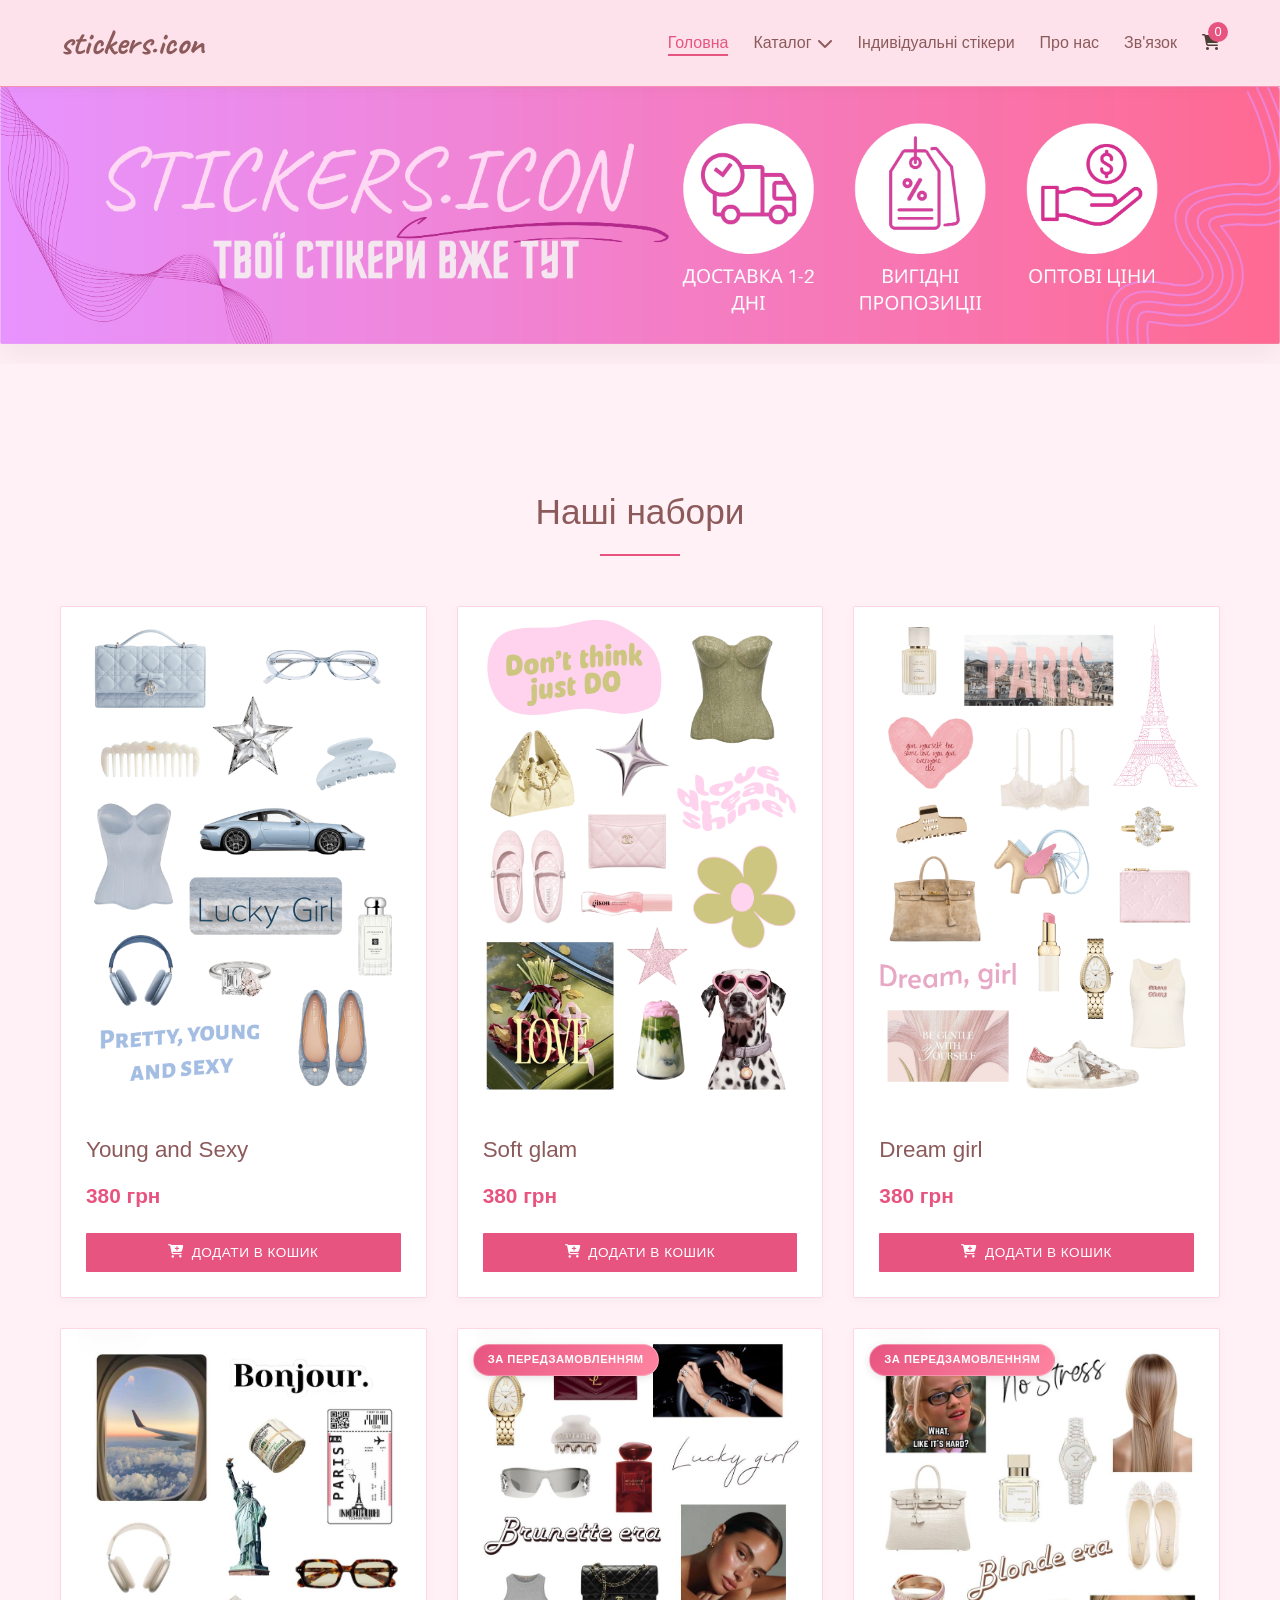
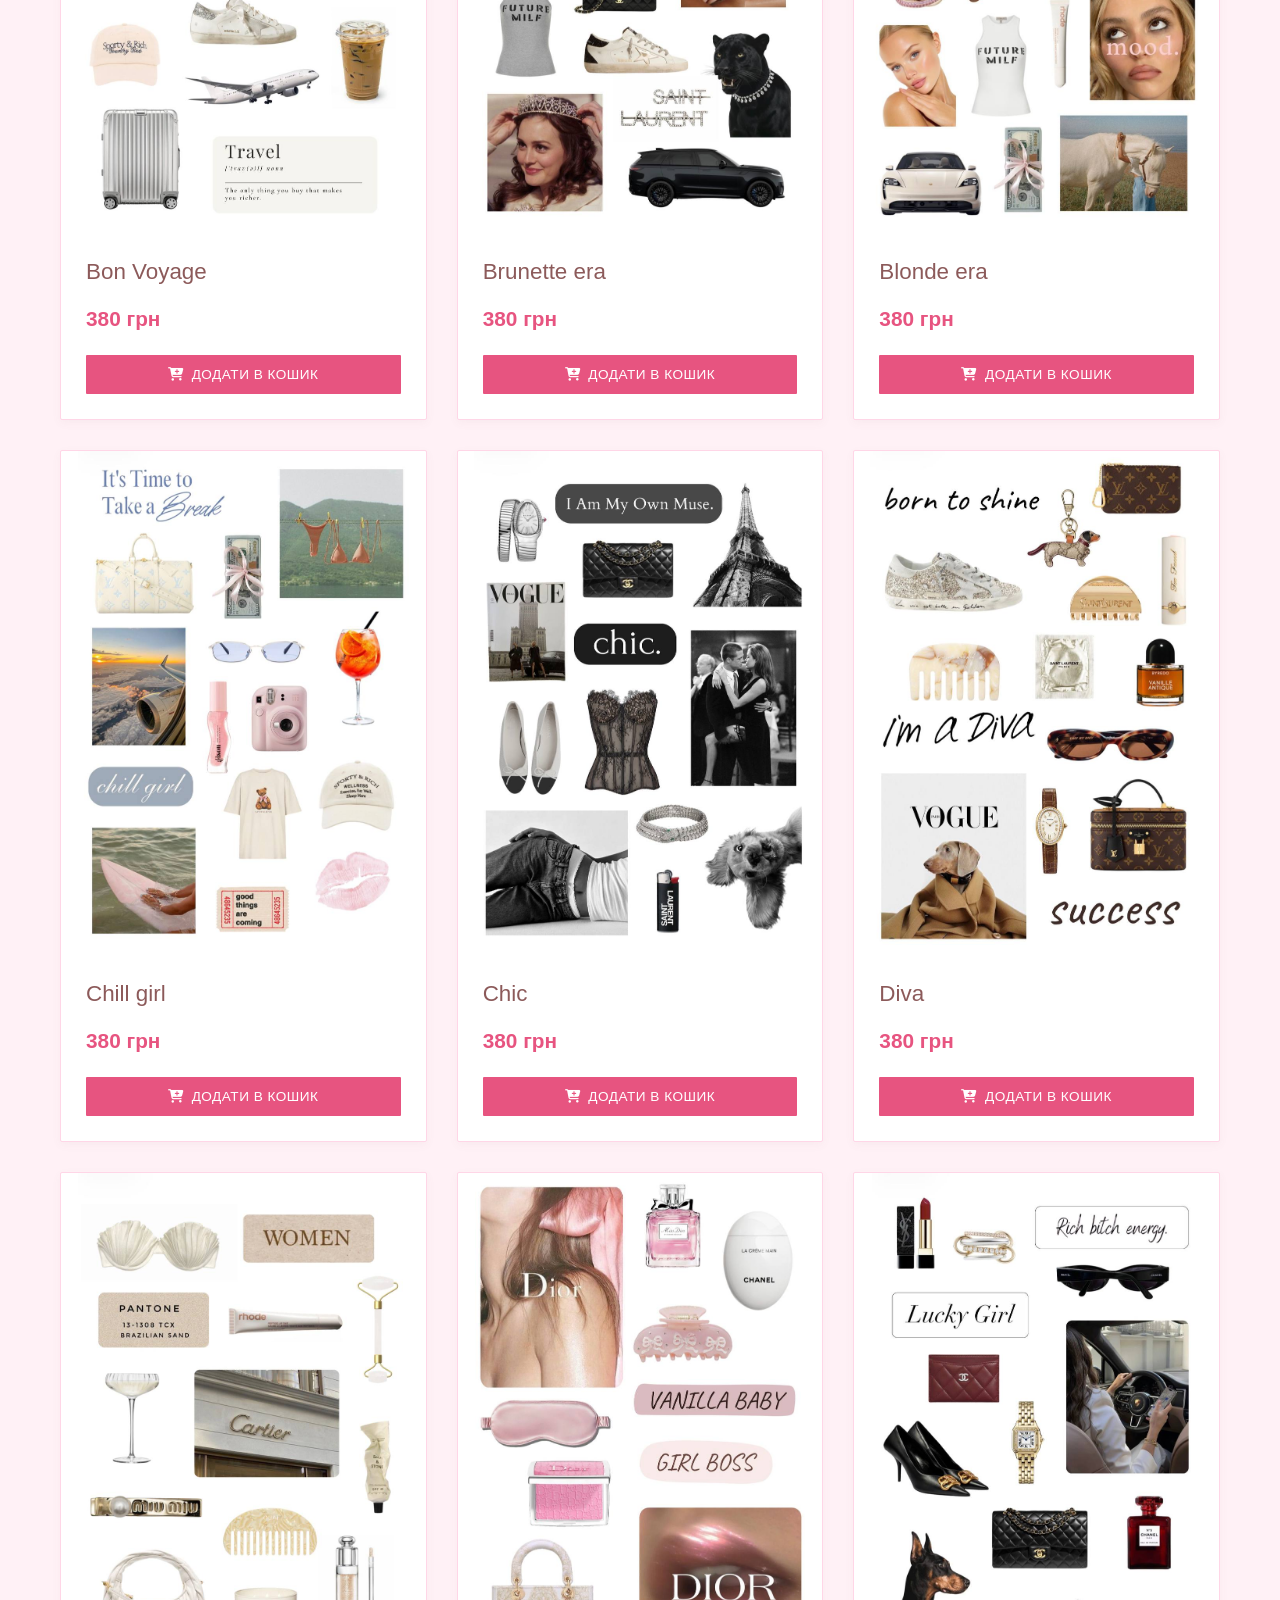
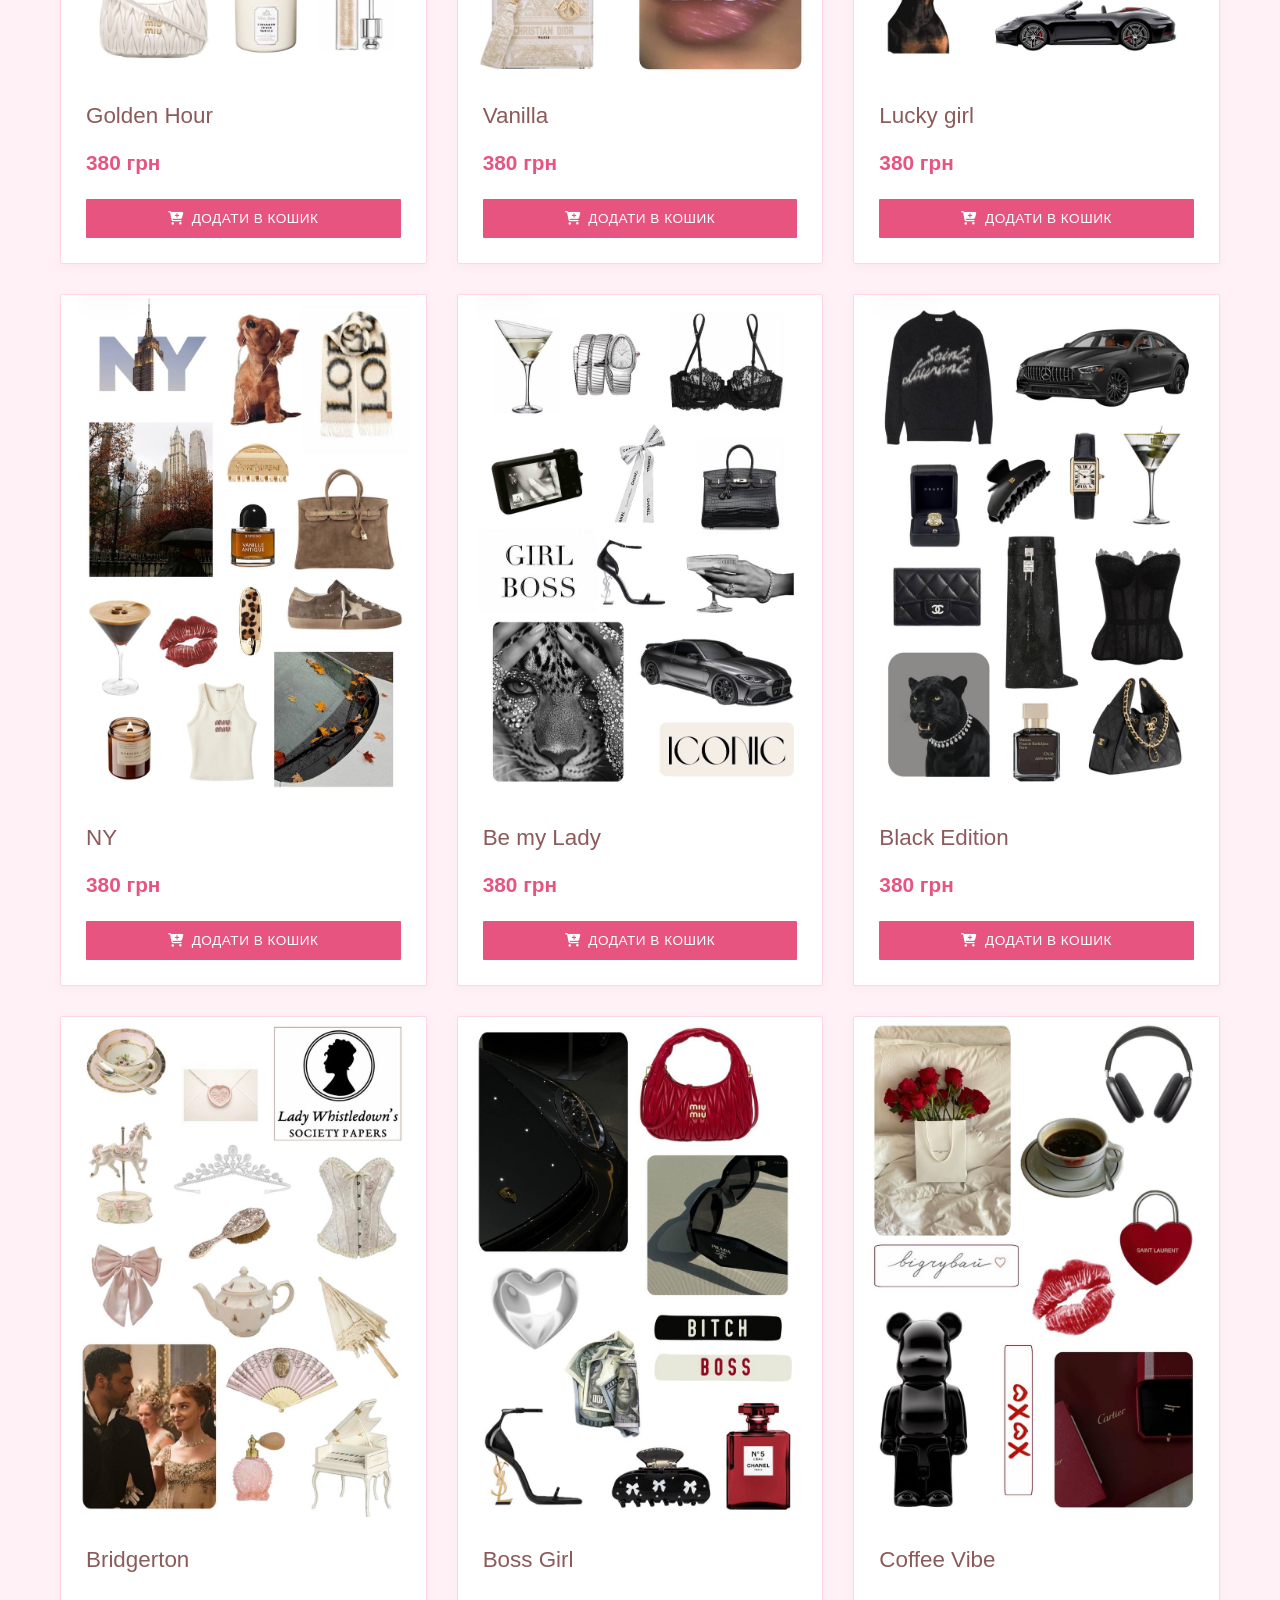
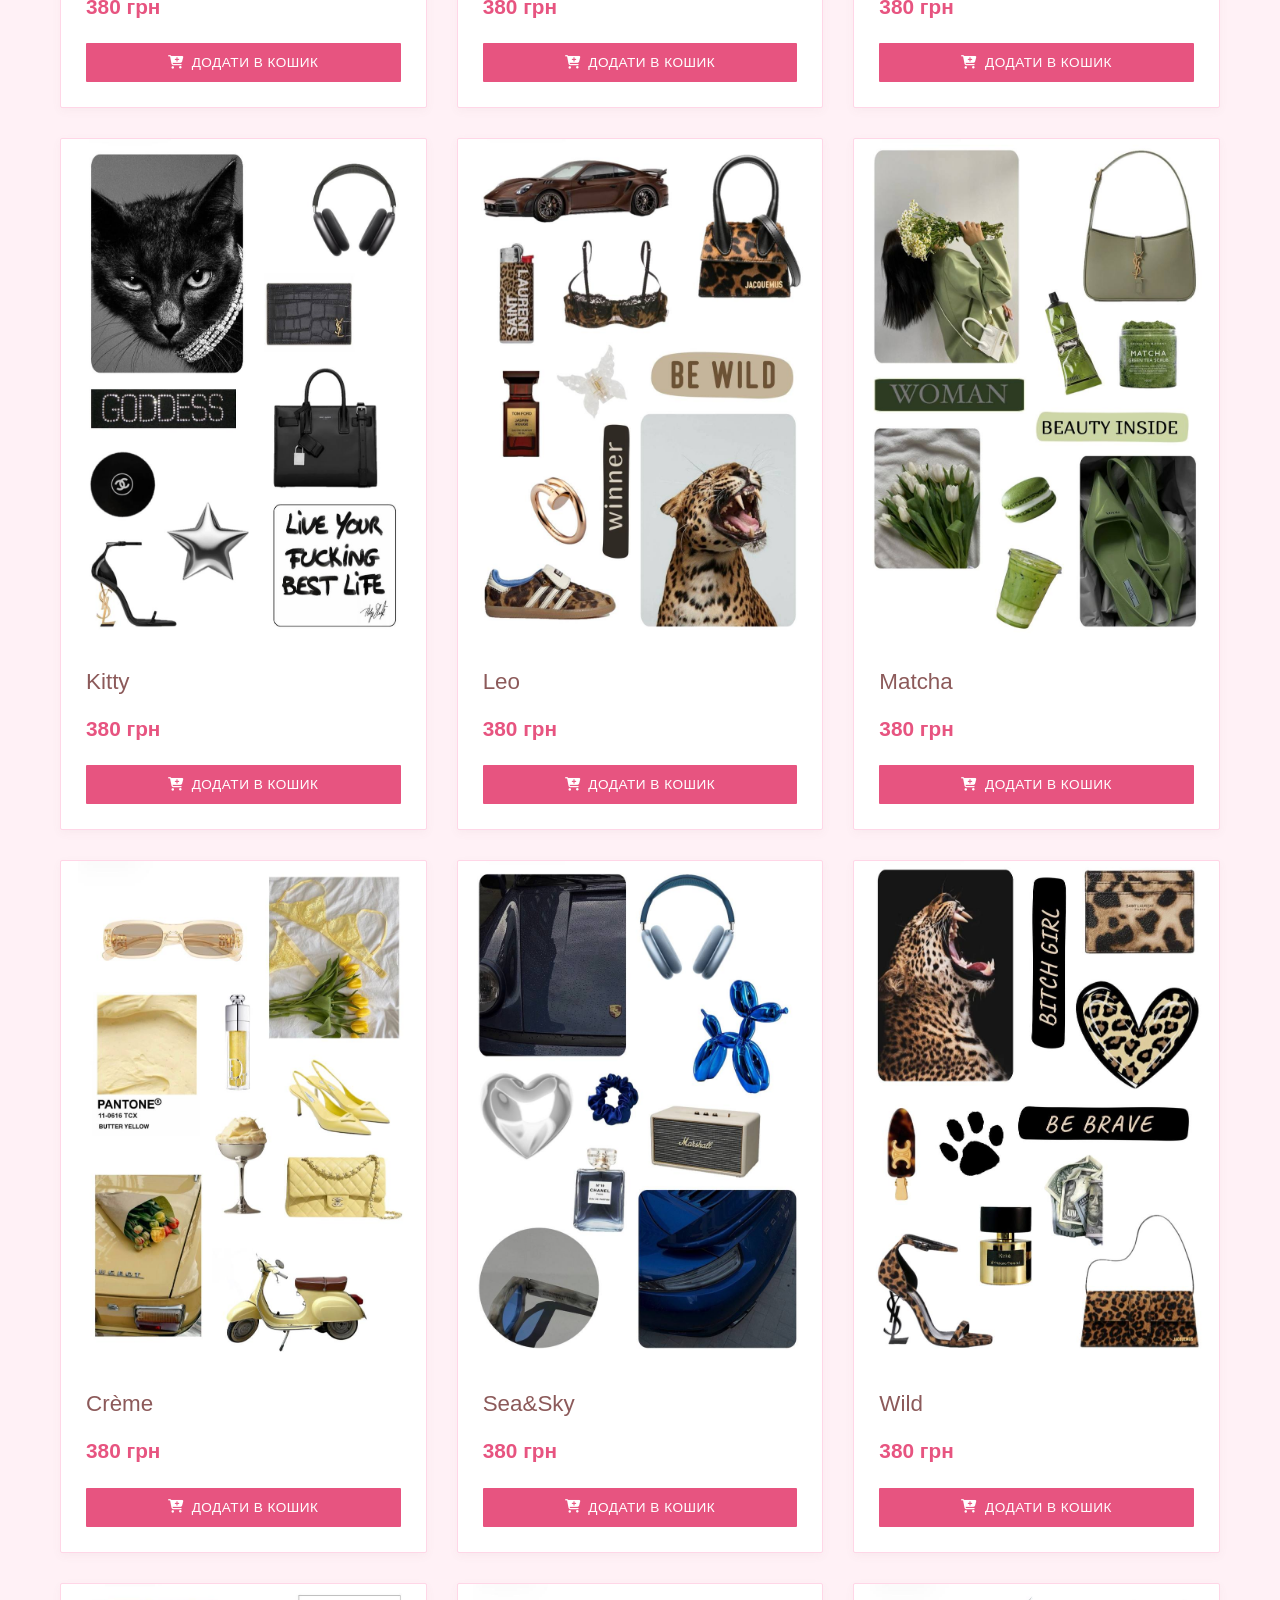
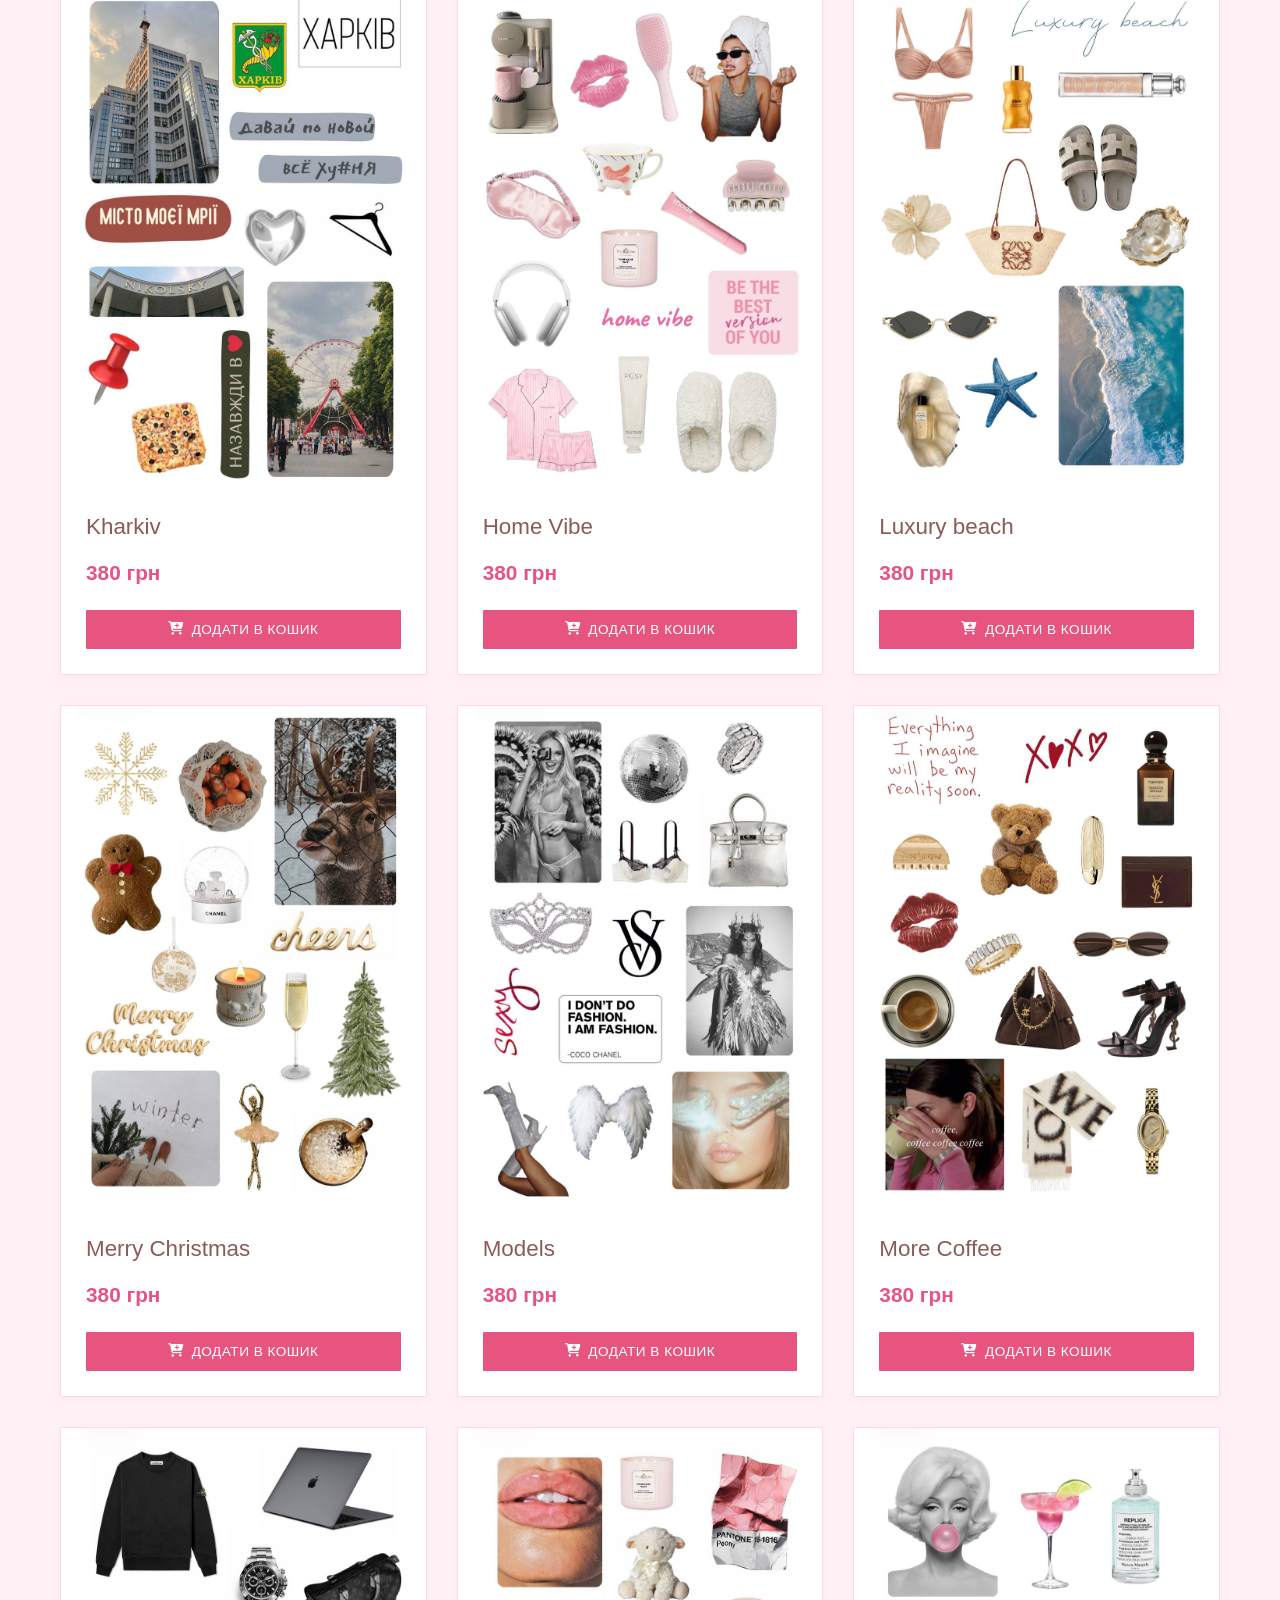
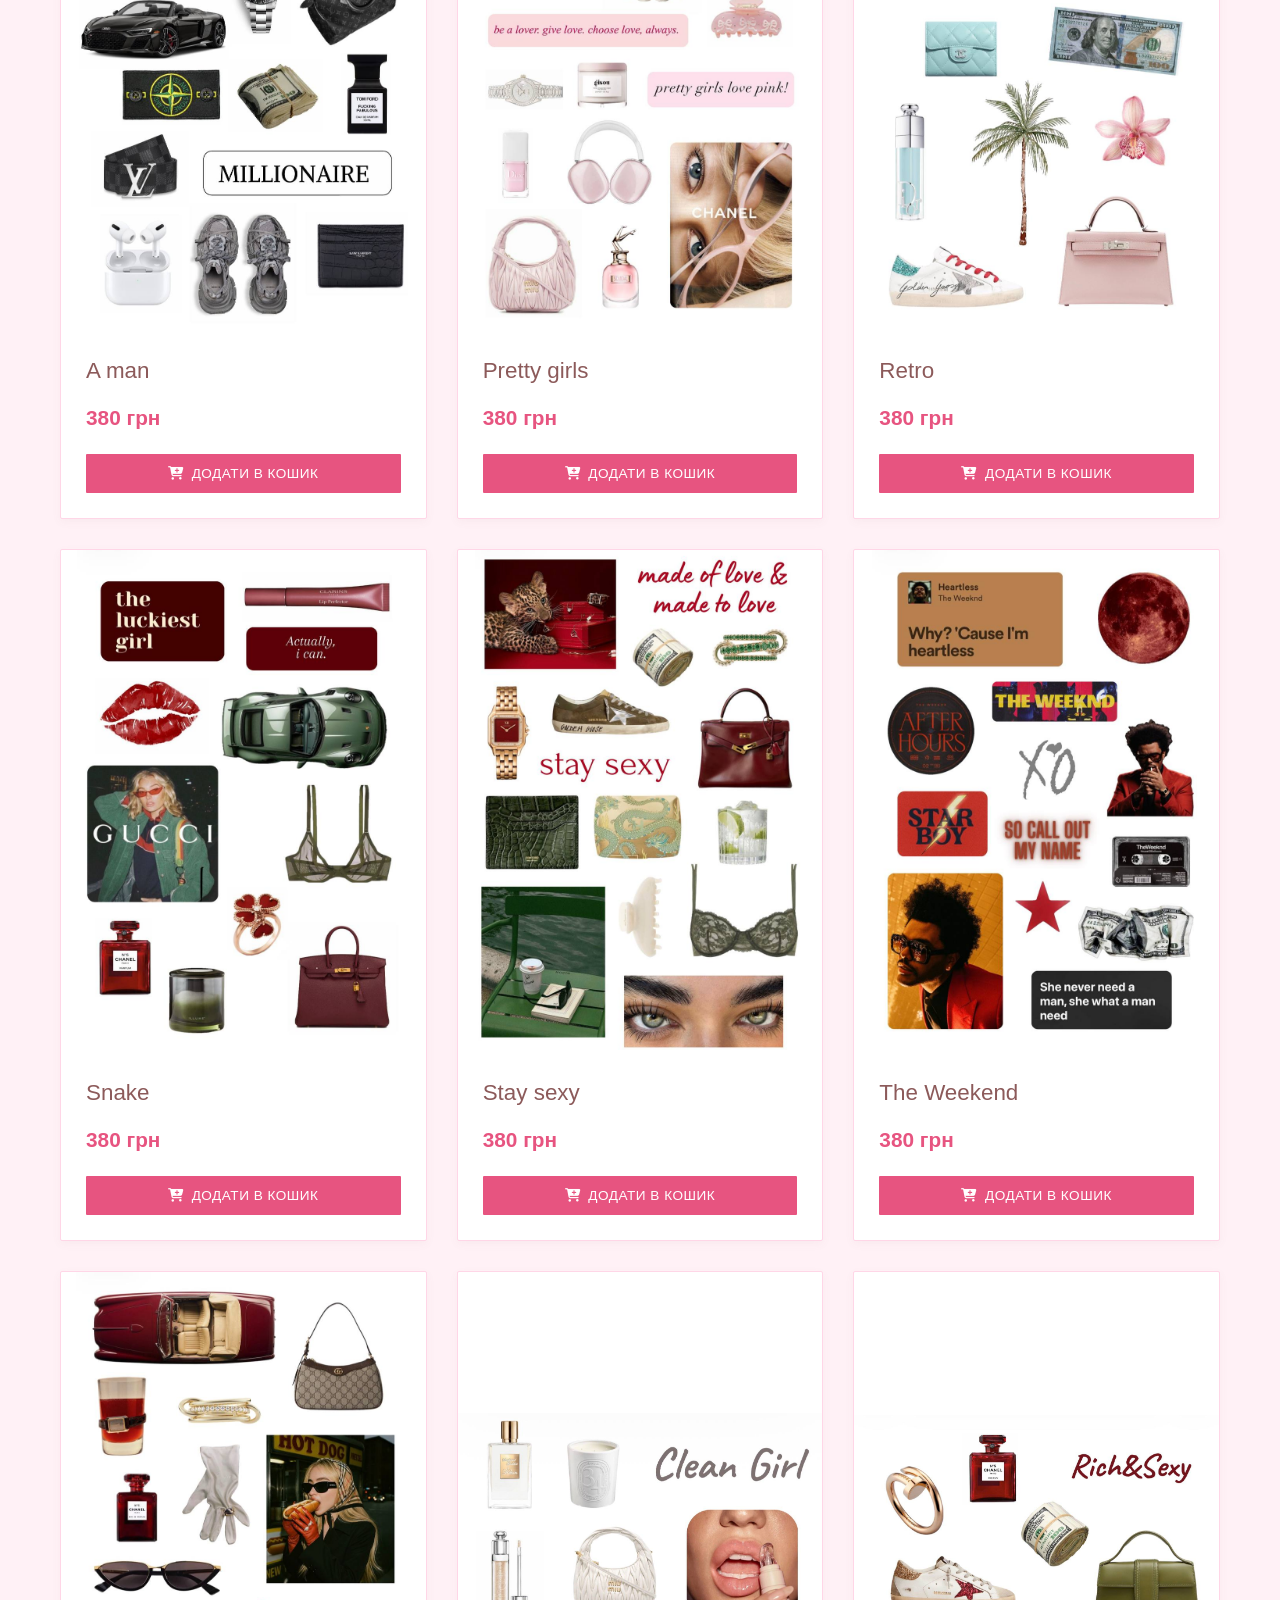
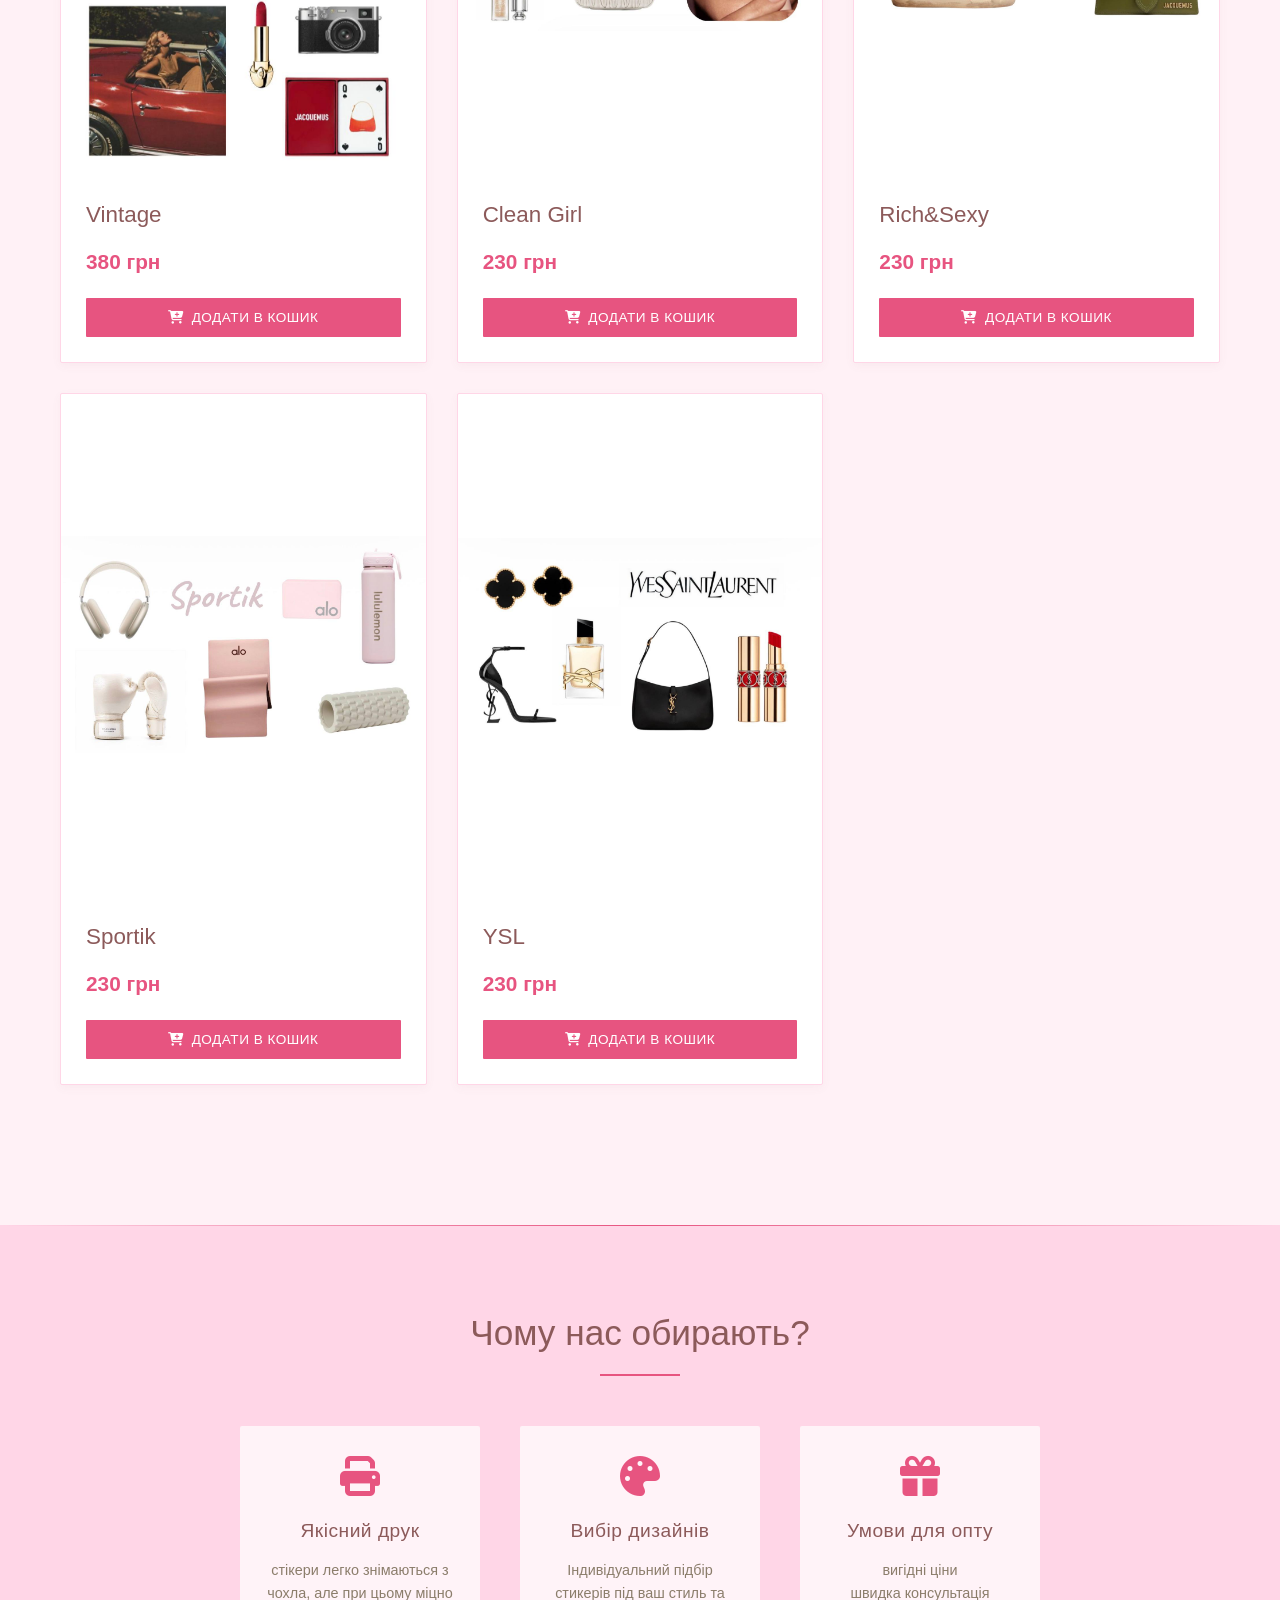
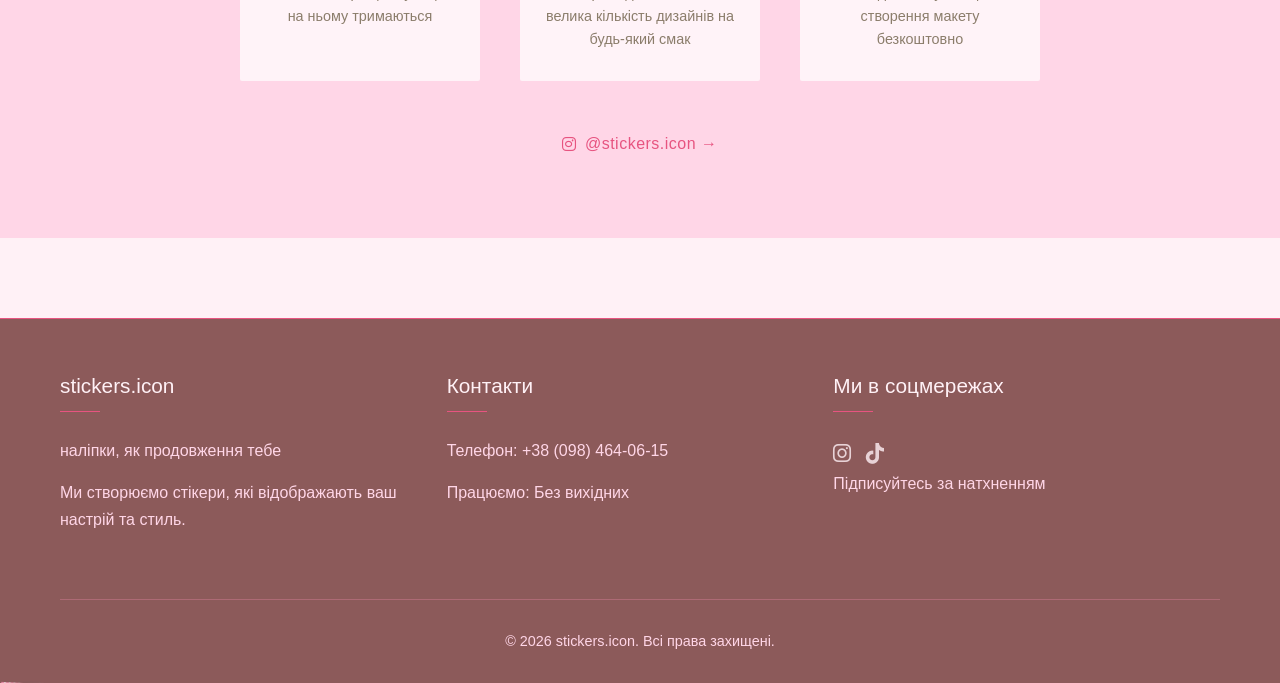
==== index.html @ a8726004 "add predzakaz" ====
<!doctype html>
<html lang="ru">
  <head>
    <meta charset="UTF-8" />
    <meta name="viewport" content="width=device-width, initial-scale=1.0" />
    <title>stickers.icon - магазин стикерів</title>
    <meta property="og:title" content="stickers.icon" />
    <meta name="description" content="Вибір дизайнів. Індивідуальний підбір стикерів під ваш стиль та велика кількість дизайнів на будь-який смак. Умови для опту. вигідні ціни.">
    <link
      rel="stylesheet"
      href="https://cdnjs.cloudflare.com/ajax/libs/font-awesome/6.4.0/css/all.min.css"
    />
    <link rel="preconnect" href="https://fonts.googleapis.com" />
    <link rel="preconnect" href="https://fonts.gstatic.com" crossorigin />
    <link
      href="https://fonts.googleapis.com/css2?family=Caveat:wght@400..700&display=swap"
      rel="stylesheet"
    />
    <link rel="icon" type="image/png" href="stickers_images/head.png">
    <link rel="stylesheet" href="styles.css">
    
  </head>
  <body>
    <!-- Loading spinner -->
    <div class="spinner" id="loadingSpinner"></div>

    <!-- Image Modal with Video Support -->
    <div class="image-modal" id="imageModal">
      <div class="image-modal-content">
        <span class="close-image-modal" id="closeImageModal">&times;</span>
        <div class="image-slider">
          <button class="slider-btn prev-btn" id="prevImage">
            <i class="fas fa-chevron-left"></i>
          </button>
          <div class="slider-media">
            <img id="modalImage" src="" alt="" class="active" />
            <video id="modalVideo" controls style="display: none;">
              Ваш браузер не поддерживает видео.
            </video>
            <img id="modalImage2" src="" alt="" style="display: none;" />
          </div>
          <button class="slider-btn next-btn" id="nextImage">
            <i class="fas fa-chevron-right"></i>
          </button>
          <div class="media-counter">
            <span id="currentMedia">1</span> / <span id="totalMedia">2</span>
            <span id="mediaType" style="margin-left: 10px; font-size: 0.8rem;"></span>
          </div>
        </div>
        <div class="image-modal-info">
          <h3 id="modalTitle"></h3>
          <p id="modalDescription"></p>
        </div>
      </div>
    </div>

    <!-- Header with Navigation -->
    <header>
      <div class="container nav-container">
        <a href="#" class="logo" id="homeLink">stickers<span>.icon</span></a>

        <div class="burger" id="burger">
          <i class="fas fa-bars"></i>
        </div>

        <ul class="nav-links" id="navLinks">
          <li><a href="#" class="active" data-section="home">Головна</a></li>
          <li class="catalog-dropdown">
            <a href="#" id="catalogLink">Каталог <i class="fas fa-chevron-down"></i></a>
            <div class="dropdown-menu" id="dropdownMenu">
              <a href="#" data-section="catalog">Всі стікери</a>
              <a href="#" data-section="discounts">Знижки</a>
              <a href="#" data-section="stickers-10x6">Стікери 10×6</a>
              <a href="#" data-section="stickers-10x15">Стікери 10×15</a>
              <a href="#" data-section="single-stickers">Одиночні стікери</a>
              <a href="#" data-section="wholesale">Опт</a>
            </div>
          </li>
          <li>
            <a href="#" data-section="custom-stickers">Індивідуальні стікери</a>
          </li>
          <li><a href="#" data-section="why-us">Про нас</a></li>
          <li><a href="#" data-section="contacts">Зв'язок</a></li>
          <li class="cart-icon" id="cartIcon">
            <i class="fas fa-shopping-cart"></i>
            <span class="cart-count" id="cartCount">0</span>
          </li>
        </ul>
      </div>
    </header>

    <!-- Main Page Content -->
    <div id="mainPageContent" class="main-page-section">
      <!-- Hero Section -->
      <section class="hero" id="home">
        <div class="hero-container">
          <div class="hero-image">
            <img src="/stickers_images/logo.jpg" alt="stickers.icon" class="hero-image-desktop">
            <img src="/stickers_images/logo-mobile.jpg" alt="stickers.icon" class="hero-image-mobile">
          </div>
          <div class="hero-content"></div>
        </div>
      </section>

      <!-- Sticker note -->
      <div class="sticker-note" style="top: 30px; right: 30px; display: none">
        <i class="fas fa-heart"></i> ручна робота
      </div>

      <!-- Catalog Section -->
      <section class="catalog" id="catalog">
        <div class="container">
          <h2 class="section-title">Наші набори</h2>

          <div class="products-grid" id="productsGrid">
            <!-- Products will be generated by JavaScript -->
          </div>
        </div>
      </section>

      <!-- Why Us Section -->
      <section class="why-us" id="why-us">
        <div class="container">
          <div class="why-us-content">
            <h2>Чому нас обирають?</h2>
            <p></p>

            <div class="features">
              <div class="feature">
                <i class="fas fa-print"></i>
                <h3>Якісний друк</h3>
                <p>
                  стікери легко знімаються з чохла, але при цьому міцно на ньому
                  тримаються
                </p>
              </div>
              <div class="feature">
                <i class="fas fa-palette"></i>
                <h3>Вибір дизайнів</h3>
                <p>
                  Індивідуальний підбір стикерів під ваш стиль та велика
                  кількість дизайнів на будь-який смак
                </p>
              </div>
              <div class="feature">
                <i class="fas fa-gift"></i>
                <h3>Умови для опту</h3>
                <p>вигідні ціни</p>
                <p>швидка консультація</p>
                <p>створення макету безкоштовно</p>
              </div>
            </div>

            <!-- Instagram link -->
            <div style="margin-top: 50px; text-align: center">
              <a
                href="https://www.instagram.com/stickers.icon/"
                style="
                  color: var(--pink-brown);
                  text-decoration: none;
                  font-weight: 500;
                  letter-spacing: 0.5px;
                  display: inline-flex;
                  align-items: center;
                  gap: 8px;
                "
              >
                <i class="fab fa-instagram"></i> @stickers.icon →
              </a>
            </div>
          </div>
        </div>
      </section>

      <!-- Footer -->
      <footer id="contacts">
        <div class="container">
          <div class="footer-content">
            <div class="footer-section">
              <h3>stickers.icon</h3>
              <p>наліпки, як продовження тебе</p>
              <p>
                Ми створюємо стікери, які відображають ваш настрій та стиль.
              </p>
            </div>

            <div class="footer-section">
              <h3>Контакти</h3>
              <p> Телефон: 
  <a href="tel:+380984640615">+38 (098) 464-06-15</a>
</p>
              <p>Працюємо: Без вихідних</p>
            </div>

            <div class="footer-section">
              <h3>Ми в соцмережах</h3>
              <div class="social-icons">
                <a href="https://www.instagram.com/stickers.icon/"><i class="fab fa-instagram"></i></a>
                <a href="https://www.tiktok.com/@stickers.icon?is_from_webapp=1&sender_device=pc"><i class="fab fa-tiktok"></i></a>
            </div>
              <p>Підписуйтесь за натхненням</p>
            </div>
          </div>

          <div class="copyright">
            &copy; 2026 stickers.icon. Всі права захищені.
          </div>
        </div>
      </footer>
    </div>

    <!-- Discounts Page -->
    <div id="discountsPage" class="individual-page">
      <section class="discounts-section">
        <div class="container">
          <a href="#" class="back-to-home" data-section="home">
            <i class="fas fa-arrow-left"></i> На головну
          </a>
          <h2 class="section-title">Знижки</h2>
          <p
            style="
              text-align: center;
              margin-bottom: 40px;
              color: var(--text-light);
            "
          >
            Спеціальні пропозиції та товари зі знижкою
          </p>

          <div class="products-grid" id="discountsGrid">
            <!-- Discount products will be generated by JavaScript -->
          </div>
        </div>
      </section>
    </div>

    <!-- Stickers 10x6 Page -->
    <div id="stickers10x6Page" class="individual-page">
      <section class="stickers10x6-section">
        <div class="container">
          <a href="#" class="back-to-home" data-section="home">
            <i class="fas fa-arrow-left"></i> На головну
          </a>
          <h2 class="section-title">Стікери 10×6</h2>
          <p
            style="
              text-align: center;
              margin-bottom: 40px;
              color: var(--text-light);
            "
          >
            Компактні стікери розміром 10×6 см
          </p>

          <div class="products-grid" id="stickers10x6Grid">
            <!-- 10x6 products will be generated by JavaScript -->
          </div>
        </div>
      </section>
    </div>

    <!-- Stickers 10x15 Page -->
    <div id="stickers10x15Page" class="individual-page">
      <section class="stickers10x15-section">
        <div class="container">
          <a href="#" class="back-to-home" data-section="home">
            <i class="fas fa-arrow-left"></i> На головну
          </a>
          <h2 class="section-title">Стікери 10×15</h2>
          <p
            style="
              text-align: center;
              margin-bottom: 40px;
              color: var(--text-light);
            "
          >
            Великі стікери розміром 10×15 см
          </p>

          <div class="products-grid" id="stickers10x15Grid">
            <!-- 10x15 products will be generated by JavaScript -->
          </div>
        </div>
      </section>
    </div>

    <!-- Single Stickers Page -->
    <div id="singleStickersPage" class="individual-page">
      <section class="single-stickers-section">
        <div class="container">
          <a href="#" class="back-to-home" data-section="home">
            <i class="fas fa-arrow-left"></i> На головну
          </a>
          <h2 class="section-title">Одиночні стікери</h2>
          <p
            style="
              text-align: center;
              margin-bottom: 40px;
              color: var(--text-light);
            "
          >
            Яскраві одиночні стікери розміром 5×5 см
          </p>

          <div class="products-grid" id="singleStickersGrid">
            <!-- Single sticker products will be generated by JavaScript -->
          </div>
        </div>
      </section>
    </div>

    <!-- Wholesale Page -->
    <div id="wholesalePage" class="individual-page">
      <section class="wholesale-section">
        <div class="container">
          <a href="#" class="back-to-home" data-section="home">
            <i class="fas fa-arrow-left"></i> На головну
          </a>
          <h2 class="section-title">Оптові замовлення</h2>
          <p
            style="
              text-align: center;
              margin-bottom: 40px;
              color: var(--text-light);
              max-width: 800px;
              margin-left: auto;
              margin-right: auto;
            "
          >
            Співпраця з бізнесами та оптовими покупцями. Великі об'єми, індивідуальні умови, вигідні ціни.
          </p>

          <div class="wholesale-gallery">
            <div class="wholesale-photo">
              <img src="/stickers_images/opt/5463401144903208289.jpg" alt="Опт 1" 
                   onerror="this.src='data:image/svg+xml,%3Csvg xmlns=\"http://www.w3.org/2000/svg\" width=\"720\" height=\"1280\" viewBox=\"0 0 720 1280\"%3E%3Crect width=\"720\" height=\"1280\" fill=\"%23FFD6E7\"/%3E%3Ctext x=\"360\" y=\"640\" font-family=\"Arial\" font-size=\"32\" fill=\"%238C5A5A\" text-anchor=\"middle\" dy=\".3em\"%3EОптове замовлення 1%3C/text%3E%3Ctext x=\"360\" y=\"700\" font-family=\"Arial\" font-size=\"24\" fill=\"%238C5A5A\" text-anchor=\"middle\"%3E720×1280 px%3C/text%3E%3C/svg%3E';">
              
            </div>
            
            <div class="wholesale-photo">
              <img src="/stickers_images/opt/5463401144903208290.jpg" alt="Опт 2" 
                   onerror="this.src='data:image/svg+xml,%3Csvg xmlns=\"http://www.w3.org/2000/svg\" width=\"720\" height=\"1280\" viewBox=\"0 0 720 1280\"%3E%3Crect width=\"720\" height=\"1280\" fill=\"%23FFF1F6\"/%3E%3Ctext x=\"360\" y=\"640\" font-family=\"Arial\" font-size=\"32\" fill=\"%238C5A5A\" text-anchor=\"middle\" dy=\".3em\"%3EОптове замовлення 2%3C/text%3E%3Ctext x=\"360\" y=\"700\" font-family=\"Arial\" font-size=\"24\" fill=\"%238C5A5A\" text-anchor=\"middle\"%3E720×1280 px%3C/text%3E%3C/svg%3E';">
              
            </div>
            
            <div class="wholesale-photo">
              <img src="/stickers_images/opt/5463401144903208291.jpg" alt="Опт 3" 
                   onerror="this.src='data:image/svg+xml,%3Csvg xmlns=\"http://www.w3.org/2000/svg\" width=\"720\" height=\"1280\" viewBox=\"0 0 720 1280\"%3E%3Crect width='720' height='1280' fill='%23F78FB3'/%3E%3Ctext x='360' y='640' font-family='Arial' font-size='32' fill='white' text-anchor='middle' dy='.3em'%3EОптове замовлення 3%3C/text%3E%3Ctext x='360' y='700' font-family='Arial' font-size='24' fill='white' text-anchor='middle'%3E720×1280 px%3C/text%3E%3C/svg%3E';">
            </div>
          </div>

          <div class="wholesale-info">
            <div class="info-card">
              <i class="fas fa-percentage"></i>
              <h3>Вигідні ціни</h3>
              <p>Чим більше об'єм – тим вигідніша ціна на одиницю продукції</p>
            </div>
            
            
            <div class="info-card">
              <i class="fas fa-clock"></i>
              <h3>Швидке виготовлення</h3>
              <p>Оптимізовані терміни для великих об'ємів</p>
            </div>
            
            <div class="info-card">
              <i class="fas fa-user-cog"></i>
              <h3>Персональний менеджер</h3>
              <p>Індивідуальний підхід до кожного клієнта</p>
            </div>
          </div>

          <div class="wholesale-contact">
            <h3>Зв'яжіться з нами для оптового замовлення</h3>
            <p>Надішліть запит на оптове замовлення або зателефонуйте нам</p>
            
            <div class="contact-buttons">
              <a href="https://t.me/stickers_icon" class="btn">
                <i class="fab fa-telegram"></i> Написати в Telegram
              </a>
              <a href="tel:+380984640615" class="btn btn-secondary">
                <i class="fas fa-phone"></i> Зателефонувати
              </a>
            </div>
            
            <div class="contact-details">
              <p>
  <i class="fas fa-phone"></i> 
  <a href="tel:+380984640615">+38 (098) 464-06-15</a>
</p>
            </div>
          </div>
        </div>
      </section>
    </div>

    <!-- Custom Stickers Page -->
    <div id="customStickersPage" class="individual-page">
      <section class="custom-stickers-section">
        <div class="container">
          <a
            href="#"
            class="back-to-home"
            data-section="home"
            style="position: absolute; top: 100px; left: 20px"
          >
            <i class="fas fa-arrow-left"></i> На головну
          </a>
          <div class="custom-stickers-content">
            <h2>Індивідуальні стікери</h2>
            <p>
              Хочете створити унікальні стікери, які повністю відображають ваш
              стиль та настрій? Ми пропонуємо послугу індивідуального дизайну!
            </p>
            <p>
              1. Вартість 590 грн за лист 10*15 см (вміщує до 6 фото/до 15
              окремих елементів)
            </p>
            <p>
              2. Cтворення макету за вашими фото входить в вартість замовлення
            </p>
            <p>
              3. По термінах виготовлення 10- 15 робочих днів (понеділок-
              п'ятниця)
            </p>
            <p>
              4. Дрібні тексти, темні картинки, фото поганої якості не радимо
              додавати в макет та не можемо нести відповідальність за кінцевий
              результат
            </p>
            <a href="https://t.me/lliina_s" class="btn" data-section="contacts">
              <i class="fas fa-envelope"></i> Зв'язатися з нами
            </a>
          </div>
        </div>
      </section>
    </div>

    <!-- Cart Modal -->
    <div class="modal" id="cartModal">
      <div class="modal-content">
        <span class="close-modal" id="closeModal">&times;</span>

        <h2>Кошик</h2>

        <div class="cart-items" id="cartItems">
          <!-- Cart items will be generated by JavaScript -->
        </div>

        <div class="cart-total">
          Разом: <span id="cartTotalPrice">0</span> грн
        </div>

        <!-- Checkout Form -->
        <div class="checkout-form">
          <h3>Оформлення замовлення</h3>
          <form id="checkoutForm">
            <div class="form-row">
              <div class="form-group">
                <label for="fullName">ПІБ *</label>
                <input type="text" id="fullName" required />
              </div>
              <div class="form-group">
                <label for="phone">Номер телефона *</label>
                <input type="tel" id="phone" required />
              </div>
            </div>

            <div class="form-row">
              <div class="form-group">
                <label for="city">Місто *</label>
                <input type="text" id="city" required />
              </div>
              <div class="form-group">
                <label for="novaPoshta">Відділення Нової Пошти *</label>
                <input type="text" id="novaPoshta" required />
              </div>
            </div>

            <!-- Telegram notification -->
            <div class="telegram-notification">
              <i class="fab fa-telegram"></i>
              <p>
                Після оформлення замовлення наш менеджер зв'яжеться з вами для
                підтвердження
              </p>
            </div>

            <button
              type="submit"
              class="btn btn-secondary"
              style="width: 100%; margin-top: 10px"
            >
              <i class="fas fa-paper-plane"></i> Оформити замовлення
            </button>
          </form>
        </div>
      </div>
    </div>

    <script>
      // Telegram Bot Configuration
      const TELEGRAM_BOT_TOKEN = "8361096841:AAHaQrpfug11rfPVMfiP_eeyOHJtqKkrlkU";
      const TELEGRAM_CHAT_IDS = ["505754972", "7583400730"];

      // Product data
      const products = [
        {
          id: 1,
          name: "Young and Sexy",
          description: "10-15 стикерів • premium print",
          price: 380,
          count: "10-15 стикерів",
          finish: "Wild",
          print: "premium print",
          image: "stickers_images/catalog/youngandsexy.png",
          image2: "",
        },
        {
          id: 2,
          name: "Soft glam",
          description: "10-15 стикерів • premium print",
          price: 380,
          count: "10-15 стикерів",
          finish: "Wild",
          print: "premium print",
          image: "stickers_images/catalog/softglam.png",
          image2: "",
        },
        {
          id: 3,
          name: "Dream girl",
          description: "10-15 стикерів • premium print",
          price: 380,
          count: "10-15 стикерів",
          finish: "Wild",
          print: "premium print",
          image: "stickers_images/catalog/dreamgirl.png",
          image2: "",
        },
        {
          id: 4,
          name: "Bon Voyage",
          description: "10-15 стикерів • premium print",
          price: 380,
          count: "10-15 стикерів",
          finish: "Wild",
          print: "premium print",
          image: "stickers_images/catalog/bon voyage.jpg",
          image2: "",
        },
        {
          id: 5,
          name: "Brunette era",
          description: "10-15 стикерів • premium print",
          price: 380,
          count: "10-15 стикерів",
          finish: "Wild",
          print: "premium print",
          image: "stickers_images/catalog/brunette era.jpg",
          image2: "",
        },
        {
          id: 6,
          name: "Blonde era",
          description: "10-15 стикерів • premium print",
          price: 380,
          count: "10-15 стикерів",
          finish: "Wild",
          print: "premium print",
          image: "stickers_images/catalog/blonde era.jpg",
          image2: "",
        },
        {
          id: 7,
          name: "Chill girl",
          description: "8-12 стікерів • розмір 10×6",
          price: 380,
          count: "8-12 стікерів",
          finish: "floral",
          print: "premium print",
          image: "stickers_images/catalog/chill girl.jpg",
          image2: "",
        },
        {
          id: 8,
          name: "Chic",
          description: "10-15 стикерів • premium print",
          price: 380,
          count: "10-15 стикерів",
          finish: "Wild",
          print: "premium print",
          image: "stickers_images/catalog/chic.jpg",
          image2: "",
        },
        {
          id: 9,
          name: "Diva",
          description: "10-15 стикерів • premium print",
          price: 380,
          count: "10-15 стикерів",
          finish: "Wild",
          print: "premium print",
          image: "stickers_images/catalog/diva.jpg",
          image2: "",
        },
        {
          id: 10,
          name: "Golden Hour",
          description: "10-15 стикерів • premium print",
          price: 380,
          count: "10-15 стикерів",
          finish: "Wild",
          print: "premium print",
          image: "stickers_images/catalog/golden hour.jpg",
          image2: "",
        },
        {
          id: 11,
          name: "Vanilla",
          description: "10-15 стикерів • premium print",
          price: 380,
          count: "10-15 стикерів",
          finish: "Vanilla",
          print: "premium print",
          image: "stickers_images/catalog/vanilla.jpg",
          image2: "",
        },
        {
          id: 12,
          name: "Lucky girl",
          description: "10-15 стикерів • premium print",
          price: 380,
          count: "10-15 стикерів",
          finish: "Wild",
          print: "premium print",
          image: "stickers_images/catalog/lucky girl.jpg",
          image2: "",
        },
        {
          id: 13,
          name: "NY",
          description: "10-15 стикерів • premium print",
          price: 380,
          count: "10-15 стикерів",
          finish: "Wild",
          print: "premium print",
          image: "stickers_images/catalog/NY.jpg",
          image2: "",
        },
        {
          id: 14,
          name: "Be my Lady",
          description: "10-15 стикерів • premium print",
          price: 380,
          count: "10-15 стикерів",
          finish: "Wild",
          print: "premium print",
          image: "stickers_images/catalog/be my lady.jpg",
          image2: "",
        },
        {
          id: 15,
          name: "Black Edition",
          description: "10-15 стикерів • premium print",
          price: 380,
          count: "10-15 стикерів",
          finish: "Wild",
          print: "premium print",
          image: "stickers_images/catalog/black edition.jpg",
          image2: "",
        },
        {
          id: 16,
          name: "Bridgerton",
          description: "10-15 стикерів • premium print",
          price: 380,
          count: "10-15 стикерів",
          finish: "Wild",
          print: "premium print",
          image: "stickers_images/catalog/bridgerton.jpg",
          image2: "",
        },
        
        {
          id: 17,
          name: "Boss Girl",
          description: "10-15 стикерів • premium print",
          price: 380,
          count: "10-15 стикерів",
          finish: "Coffee",
          print: "premium print",
          image: "stickers_images/catalog/bossgirl.jpg",
          image2: "",
        },
        {
          id: 18,
          name: "Coffee Vibe",
          description: "10-15 стикерів • premium print",
          price: 380,
          count: "10-15 стикерів",
          finish: "Coffee",
          print: "premium print",
          image: "stickers_images/catalog/coffevibe.jpg",
          image2: "",
        },
        {
          id: 19,
          name: "Kitty",
          description: "10-15 стикерів • premium print",
          price: 380,
          count: "10-15 стикерів",
          finish: "Kitty",
          print: "premium print",
          image: "stickers_images/catalog/kitty.jpg",
          image2: "",
        },
        {
          id: 20,
          name: "Leo",
          description: "10-15 стикерів • premium print",
          price: 380,
          count: "10-15 стикерів",
          finish: "Leo",
          print: "premium print",
          image: "stickers_images/catalog/leo.jpg",
          image2: "s",
        },
        
        {
          id: 21,
          name: "Matcha",
          description: "10-15 стикерів • premium print",
          price: 380,
          count: "10-15 стикерів",
          finish: "Matcha",
          print: "premium print",
          image: "stickers_images/catalog/matcha.jpg",
          image2: "",
        },{
          id: 22,
          name: "Crème",
          description: "10-15 стикерів • premium print",
          price: 380,
          count: "10-15 стикерів",
          finish: "Wild",
          print: "premium print",
          image: "stickers_images/catalog/Crème.jpg",
          image2: "",
        },
        
        {
          id: 23,
          name: "Sea&Sky",
          description: "10-15 стикерів • premium print",
          price: 380,
          count: "10-15 стикерів",
          finish: "Sea&Sky",
          print: "premium print",
          image: "stickers_images/catalog/seasky.jpg",
          image2: "",
        },
        {
          id: 24,
          name: "Wild",
          description: "10-15 стикерів • premium print",
          price: 380,
          count: "10-15 стикерів",
          finish: "Wild",
          print: "premium print",
          image: "stickers_images/catalog/wild.jpg",
          image2: "",
        },{
          id: 25,
          name: "Kharkiv",
          description: "10-15 стикерів • premium print",
          price: 380,
          count: "10-15 стикерів",
          finish: "Wild",
          print: "premium print",
          image: "stickers_images/catalog/kharkiv.jpg",
          image2: "",
        },
        {
          id: 26,
          name: "Home Vibe",
          description: "10-15 стикерів • premium print",
          price: 380,
          count: "10-15 стикерів",
          finish: "Wild",
          print: "premium print",
          image: "stickers_images/catalog/home vibe.jpg",
          image2: "",
        },
        
        {
          id: 27,
          name: "Luxury beach",
          description: "10-15 стикерів • premium print",
          price: 380,
          count: "10-15 стикерів",
          finish: "Wild",
          print: "premium print",
          image: "stickers_images/catalog/luxury beach.jpg",
          image2: "",
        },
        {
          id: 28,
          name: "Merry Christmas",
          description: "10-15 стикерів • premium print",
          price: 380,
          count: "10-15 стикерів",
          finish: "Wild",
          print: "premium print",
          image: "stickers_images/catalog/merry christmas.jpg",
          image2: "",
        },
        {
          id: 29,
          name: "Models",
          description: "10-15 стикерів • premium print",
          price: 380,
          count: "10-15 стикерів",
          finish: "Wild",
          print: "premium print",
          image: "stickers_images/catalog/models.jpg",
          image2: "",
        },
        {
          id: 30,
          name: "More Coffee",
          description: "10-15 стикерів • premium print",
          price: 380,
          count: "10-15 стикерів",
          finish: "Wild",
          print: "premium print",
          image: "stickers_images/catalog/more coffe.jpg",
          image2: "",
        },
        {
          id: 31,
          name: "A man",
          description: "10-15 стикерів • premium print",
          price: 380,
          count: "10-15 стикерів",
          finish: "Wild",
          print: "premium print",
          image: "stickers_images/catalog/a man.jpg",
          image2: "",
        },
        {
          id: 32,
          name: "Pretty girls",
          description: "10-15 стикерів • premium print",
          price: 380,
          count: "10-15 стикерів",
          finish: "Wild",
          print: "premium print",
          image: "stickers_images/catalog/pretty girls.jpg",
          image2: "",
        },
        {
          id: 33,
          name: "Retro",
          description: "10-15 стикерів • premium print",
          price: 380,
          count: "10-15 стикерів",
          finish: "Wild",
          print: "premium print",
          image: "stickers_images/catalog/retro.jpg",
          image2: "",
        },
        {
          id: 34,
          name: "Snake",
          description: "10-15 стикерів • premium print",
          price: 380,
          count: "10-15 стикерів",
          finish: "Wild",
          print: "premium print",
          image: "stickers_images/catalog/snake.jpg",
          image2: "",
        },
        {
          id: 35,
          name: "Stay sexy",
          description: "10-15 стикерів • premium print",
          price: 380,
          count: "10-15 стикерів",
          finish: "Wild",
          print: "premium print",
          image: "stickers_images/catalog/stay sexy.jpg",
          image2: "",
        },
        {
          id: 36,
          name: "The Weekend",
          description: "10-15 стикерів • premium print",
          price: 380,
          count: "10-15 стикерів",
          finish: "Wild",
          print: "premium print",
          image: "stickers_images/catalog/the weekend.jpg",
          image2: "",
        },
        {
          id: 37,
          name: "Vintage",
          description: "10-15 стикерів • premium print",
          price: 380,
          count: "10-15 стикерів",
          finish: "Wild",
          print: "premium print",
          image: "stickers_images/catalog/vintage.jpg",
          image2: "",
        }, 
        {
          id: 38,
          name: "Clean Girl",
          price: 230,
          image: "stickers_images/catalog/catalog-small/clean girl.jpg",
          image2: "",
        },
         
         
        {
          id: 39,
          name: "Rich&Sexy",
          description: "8-12 стікерів • розмір 10×6",
          price: 230,
          count: "8-12 стікерів",
          finish: "floral",
          print: "premium print",
          image: "stickers_images/catalog/catalog-small/rich&sexy.jpg",
          image2: "",
        },
        {
          id: 40,
          name: "Sportik",
          description: "8-12 стікерів • розмір 10×6",
          price: 230,
          count: "8-12 стікерів",
          finish: "floral",
          print: "premium print",
          image: "stickers_images/catalog/catalog-small/sportik.jpg",
          image2: "",
        },
        {
          id: 41,
          name: "YSL",
          description: "8-12 стікерів • розмір 10×6",
          price: 230,
          count: "8-12 стікерів",
          finish: "floral",
          print: "premium print",
          image: "stickers_images/catalog/catalog-small/ysl.jpg",
          image2: "",
        }
      ];

      
      const discountProducts = [

        {
          id: 201,
          name: "Dark red",
          discount: "35%",
          price: 250,
          originalPrice: "380",
          count: "8-12 стікерів",
          finish: "floral",
          print: "premium print",
          image: "stickers_images/catalog/Dark red.jpg",
          image2: "",
        },
        {
          id: 202,
          name: "Sporty&rich",
          discount: "35%",
          price: 250,
          originalPrice: "380",
          count: "8-12 стікерів",
          finish: "floral",
          print: "premium print",
          image: "stickers_images/catalog/Sporty&rich.jpg",
          image2: "",
        },
        {
          id: 203,
          name: "Girls",
          discount: "35%",
          price: 150,
          originalPrice: "230",
          count: "8-12 стікерів",
          finish: "floral",
          print: "premium print",
          image: "stickers_images/catalog/catalog-small/girls.jpg",
          image2: "",
        }

      ];

      // Stickers 10x6 products
      const stickers10x6 = [
        {
          id: 201,
          name: "Clean Girl",
          price: 230,
          image: "stickers_images/catalog/catalog-small/clean girl.jpg",
          image2: "",
        },
         {
          id: 202,
          name: "No risk",
          description: "8-12 стікерів • розмір 10×6",
          price: 230,
          count: "8-12 стікерів",
          finish: "floral",
          print: "premium print",
          image: "stickers_images/catalog/catalog-small/no risk.jpg",
          image2: "",
        },
        {
          id: 203,
          name: "Pink",
          description: "8-12 стікерів • розмір 10×6",
          price: 230,
          count: "8-12 стікерів",
          finish: "floral",
          print: "premium print",
          image: "stickers_images/catalog/catalog-small/pink.jpg",
          image2: "",
        },
        {
          id: 204,
          name: "Rich&Sexy",
          description: "8-12 стікерів • розмір 10×6",
          price: 230,
          count: "8-12 стікерів",
          finish: "floral",
          print: "premium print",
          image: "stickers_images/catalog/catalog-small/rich&sexy.jpg",
          image2: "",
        },
        {
          id: 205,
          name: "Sportik",
          description: "8-12 стікерів • розмір 10×6",
          price: 230,
          count: "8-12 стікерів",
          finish: "floral",
          print: "premium print",
          image: "stickers_images/catalog/catalog-small/sportik.jpg",
          image2: "",
        },
        {
          id: 206,
          name: "YSL",
          description: "8-12 стікерів • розмір 10×6",
          price: 230,
          count: "8-12 стікерів",
          finish: "floral",
          print: "premium print",
          image: "stickers_images/catalog/catalog-small/ysl.jpg",
          image2: "",
        },
      ];

      // Stickers 10x15 products
      const stickers10x15 = [
        {
          id: 301,
          name: "Boss Girl",
          description: "10-15 стикерів • premium print",
          price: 380,
          count: "10-15 стикерів",
          finish: "Coffee",
          print: "premium print",
          image: "stickers_images/catalog/bossgirl.jpg",
          image2: "",
        },
        {
          id: 302,
          name: "Coffee Vibe",
          description: "10-15 стикерів • premium print",
          price: 380,
          count: "10-15 стикерів",
          finish: "Coffee",
          print: "premium print",
          image: "stickers_images/catalog/coffevibe.jpg",
          image2: "",
        },
        {
          id: 303,
          name: "Kitty",
          description: "10-15 стикерів • premium print",
          price: 380,
          count: "10-15 стикерів",
          finish: "Kitty",
          print: "premium print",
          image: "stickers_images/catalog/kitty.jpg",
          image2: "",
        },
        {
          id: 304,
          name: "Leo",
          description: "10-15 стикерів • premium print",
          price: 380,
          count: "10-15 стикерів",
          finish: "Leo",
          print: "premium print",
          image: "stickers_images/catalog/leo.jpg",
          image2: "",
        },
        {
          id: 305,
          name: "Matcha",
          description: "10-15 стикерів • premium print",
          price: 380,
          count: "10-15 стикерів",
          finish: "Matcha",
          print: "premium print",
          image: "stickers_images/catalog/matcha.jpg",
          image2: "",
        },
        {
          id: 306,
          name: "Sea&Sky",
          description: "10-15 стикерів • premium print",
          price: 380,
          count: "10-15 стикерів",
          finish: "Sea&Sky",
          print: "premium print",
          image: "stickers_images/catalog/seasky.jpg",
          image2: "",
        },
        {
          id: 307,
          name: "Vanilla",
          description: "10-15 стикерів • premium print",
          price: 380,
          count: "10-15 стикерів",
          finish: "Vanilla",
          print: "premium print",
          image: "stickers_images/catalog/vanilla.jpg",
          image2: "",
        },
        {
          id: 308,
          name: "Wild",
          description: "10-15 стикерів • premium print",
          price: 380,
          count: "10-15 стикерів",
          finish: "Wild",
          print: "premium print",
          image: "stickers_images/catalog/wild.jpg",
          image2: "",
        },
        {
          id: 309,
          name: "A man",
          description: "10-15 стикерів • premium print",
          price: 380,
          count: "10-15 стикерів",
          finish: "Wild",
          print: "premium print",
          image: "stickers_images/catalog/a man.jpg",
          image2: "",
        },
        {
          id: 310,
          name: "Be my Lady",
          description: "10-15 стикерів • premium print",
          price: 380,
          count: "10-15 стикерів",
          finish: "Wild",
          print: "premium print",
          image: "stickers_images/catalog/be my lady.jpg",
          image2: "",
        },
        {
          id: 311,
          name: "Black Edition",
          description: "10-15 стикерів • premium print",
          price: 380,
          count: "10-15 стикерів",
          finish: "Wild",
          print: "premium print",
          image: "stickers_images/catalog/black edition.jpg",
          image2: "",
        },
        
        {
          id: 313,
          name: "Bon Voyage",
          description: "10-15 стикерів • premium print",
          price: 380,
          count: "10-15 стикерів",
          finish: "Wild",
          print: "premium print",
          image: "stickers_images/catalog/bon voyage.jpg",
          image2: "",
        },
        {
          id: 314,
          name: "Bridgerton",
          description: "10-15 стикерів • premium print",
          price: 380,
          count: "10-15 стикерів",
          finish: "Wild",
          print: "premium print",
          image: "stickers_images/catalog/bridgerton.jpg",
          image2: "",
        },
        
        {
          id: 316,
          name: "Chic",
          description: "10-15 стикерів • premium print",
          price: 380,
          count: "10-15 стикерів",
          finish: "Wild",
          print: "premium print",
          image: "stickers_images/catalog/chic.jpg",
          image2: "",
        },
        
        {
          id: 318,
          name: "Crème",
          description: "10-15 стикерів • premium print",
          price: 380,
          count: "10-15 стикерів",
          finish: "Wild",
          print: "premium print",
          image: "stickers_images/catalog/Crème.jpg",
          image2: "",
        },
        {
          id: 319,
          name: "Diva",
          description: "10-15 стикерів • premium print",
          price: 380,
          count: "10-15 стикерів",
          finish: "Wild",
          print: "premium print",
          image: "stickers_images/catalog/diva.jpg",
          image2: "",
        },
        {
          id: 320,
          name: "Golden Hour",
          description: "10-15 стикерів • premium print",
          price: 380,
          count: "10-15 стикерів",
          finish: "Wild",
          print: "premium print",
          image: "stickers_images/catalog/golden hour.jpg",
          image2: "",
        },
        {
          id: 321,
          name: "Home Vibe",
          description: "10-15 стикерів • premium print",
          price: 380,
          count: "10-15 стикерів",
          finish: "Wild",
          print: "premium print",
          image: "stickers_images/catalog/home vibe.jpg",
          image2: "",
        },
        {
          id: 322,
          name: "Kharkiv",
          description: "10-15 стикерів • premium print",
          price: 380,
          count: "10-15 стикерів",
          finish: "Wild",
          print: "premium print",
          image: "stickers_images/catalog/kharkiv.jpg",
          image2: "",
        },
        {
          id: 323,
          name: "Lucky girl",
          description: "10-15 стикерів • premium print",
          price: 380,
          count: "10-15 стикерів",
          finish: "Wild",
          print: "premium print",
          image: "stickers_images/catalog/lucky girl.jpg",
          image2: "",
        },
        {
          id: 324,
          name: "Luxury beach",
          description: "10-15 стикерів • premium print",
          price: 380,
          count: "10-15 стикерів",
          finish: "Wild",
          print: "premium print",
          image: "stickers_images/catalog/luxury beach.jpg",
          image2: "",
        },
        {
          id: 325,
          name: "Merry Christmas",
          description: "10-15 стикерів • premium print",
          price: 380,
          count: "10-15 стикерів",
          finish: "Wild",
          print: "premium print",
          image: "stickers_images/catalog/merry christmas.jpg",
          image2: "",
        },
        {
          id: 326,
          name: "Models",
          description: "10-15 стикерів • premium print",
          price: 380,
          count: "10-15 стикерів",
          finish: "Wild",
          print: "premium print",
          image: "stickers_images/catalog/models.jpg",
          image2: "",
        },
        {
          id: 327,
          name: "More Coffee",
          description: "10-15 стикерів • premium print",
          price: 380,
          count: "10-15 стикерів",
          finish: "Wild",
          print: "premium print",
          image: "stickers_images/catalog/more coffe.jpg",
          image2: "",
        },
        {
          id: 328,
          name: "NY",
          description: "10-15 стикерів • premium print",
          price: 380,
          count: "10-15 стикерів",
          finish: "Wild",
          print: "premium print",
          image: "stickers_images/catalog/NY.jpg",
          image2: "",
        },
        {
          id: 329,
          name: "Pretty girls",
          description: "10-15 стикерів • premium print",
          price: 380,
          count: "10-15 стикерів",
          finish: "Wild",
          print: "premium print",
          image: "stickers_images/catalog/pretty girls.jpg",
          image2: "",
        },
        {
          id: 330,
          name: "Retro",
          description: "10-15 стикерів • premium print",
          price: 380,
          count: "10-15 стикерів",
          finish: "Wild",
          print: "premium print",
          image: "stickers_images/catalog/retro.jpg",
          image2: "",
        },
        {
          id: 331,
          name: "Snake",
          description: "10-15 стикерів • premium print",
          price: 380,
          count: "10-15 стикерів",
          finish: "Wild",
          print: "premium print",
          image: "stickers_images/catalog/snake.jpg",
          image2: "",
        },
        {
          id: 332,
          name: "Stay sexy",
          description: "10-15 стикерів • premium print",
          price: 380,
          count: "10-15 стикерів",
          finish: "Wild",
          print: "premium print",
          image: "stickers_images/catalog/stay sexy.jpg",
          image2: "",
        },
        {
          id: 333,
          name: "The Weekend",
          description: "10-15 стикерів • premium print",
          price: 380,
          count: "10-15 стикерів",
          finish: "Wild",
          print: "premium print",
          image: "stickers_images/catalog/the weekend.jpg",
          image2: "",
        },
        {
          id: 334,
          name: "Vintage",
          description: "10-15 стикерів • premium print",
          price: 380,
          count: "10-15 стикерів",
          finish: "Wild",
          print: "premium print",
          image: "stickers_images/catalog/vintage.jpg",
          image2: "",
        }
      ];

      // Single Stickers products 
      const singleStickers = [
        {
          id: 501,
          name: "Rose Heart",
          description: "Одиночний стікер 7×7 см",
          price: 80,
          image: "stickers_images/catalog/catalog-alone/heart.PNG",
          image2: "",
        },
        {
          id: 502,
          name: "Silver Heart",
          description: "Одиночний стікер 7×7 см",
          price: 80,
          image: "stickers_images/catalog/catalog-alone/heartgrey.PNG",
          image2: "",
        },
        {
          id: 503,
          name: "Tom",
          description: "Одиночний стікер 7×7 см",
          price: 80,
          image: "stickers_images/catalog/catalog-alone/tom.PNG",
          image2: "",
        },
        {
          id: 504,
          name: "Jerry",
          description: "Одиночний стікер 7×7 см",
          price: 80,
          image: "stickers_images/catalog/catalog-alone/jerry.PNG",
          image2: "",
        },
        {
          id: 505,
          name: "Milfhunter",
          description: "Одиночний стікер 7×7 см",
          price: 80,
          image: "stickers_images/catalog/catalog-alone/milfhunter.PNG",
          image2: "",
        },
        {
          id: 506,
          name: "Futuremilf",
          description: "Одиночний стікер 7×7 см",
          price: 80,
          image: "stickers_images/catalog/catalog-alone/futuremilf.PNG",
          image2: "",
        },
        {
          id: 507,
          name: "Queen never cry",
          description: "Одиночний стікер 7×7 см",
          price: 80,
          image: "stickers_images/catalog/catalog-alone/queennevercry.PNG",
          image2: "",
        },
        {
          id: 508,
          name: "Vahue",
          description: "Одиночний стікер 7×7 см",
          price: 80,
          image: "stickers_images/catalog/catalog-alone/vahue.PNG",
          image2: "",
        },
        {
          id: 509,
          name: "Cringe",
          description: "Одиночний стікер 7×7 см",
          price: 80,
          image: "stickers_images/catalog/catalog-alone/fuche.PNG",
          image2: "",
        },
        {
          id: 510,
          name: "LifeVsMe",
          description: "Одиночний стікер 7×7 см",
          price: 80,
          image: "stickers_images/catalog/catalog-alone/mylifeme.PNG",
          image2: "",
        }
      ];

      const singleFallbackImages = [
        "data:image/svg+xml,%3Csvg xmlns='http://www.w3.org/2000/svg' width='600' height='600' viewBox='0 0 600 600'%3E%3Crect width='600' height='600' fill='%23FFD6E7'/%3E%3Ctext x='300' y='300' font-family='Arial' font-size='36' fill='%238C5A5A' text-anchor='middle' dy='.3em'%3EHeart Vibes%3C/text%3E%3C/svg%3E",
        "data:image/svg+xml,%3Csvg xmlns='http://www.w3.org/2000/svg' width='600' height='600' viewBox='0 0 600 600'%3E%3Crect width='600' height='600' fill='%23FFF1F6'/%3E%3Ctext x='300' y='300' font-family='Arial' font-size='36' fill='%238C5A5A' text-anchor='middle' dy='.3em'%3EStar Power%3C/text%3E%3C/svg%3E",
        "data:image/svg+xml,%3Csvg xmlns='http://www.w3.org/2000/svg' width='600' height='600' viewBox='0 0 600 600'%3E%3Crect width='600' height='600' fill='%23F78FB3'/%3E%3Ctext x='300' y='300' font-family='Arial' font-size='36' fill='white' text-anchor='middle' dy='.3em'%3EMoon Light%3C/text%3E%3C/svg%3E",
        "data:image/svg+xml,%3Csvg xmlns='http://www.w3.org/2000/svg' width='600' height='600' viewBox='0 0 600 600'%3E%3Crect width='600' height='600' fill='%23FFD6E7'/%3E%3Ctext x='300' y='300' font-family='Arial' font-size='36' fill='%238C5A5A' text-anchor='middle' dy='.3em'%3ESun Kiss%3C/text%3E%3C/svg%3E",
        "data:image/svg+xml,%3Csvg xmlns='http://www.w3.org/2000/svg' width='600' height='600' viewBox='0 0 600 600'%3E%3Crect width='600' height='600' fill='%23FFF1F6'/%3E%3Ctext x='300' y='300' font-family='Arial' font-size='36' fill='%238C5A5A' text-anchor='middle' dy='.3em'%3EFlower Dream%3C/text%3E%3C/svg%3E",
        "data:image/svg+xml,%3Csvg xmlns='http://www.w3.org/2000/svg' width='600' height='600' viewBox='0 0 600 600'%3E%3Crect width='600' height='600' fill='%23F78FB3'/%3E%3Ctext x='300' y='300' font-family='Arial' font-size='36' fill='white' text-anchor='middle' dy='.3em'%3ECute Cat%3C/text%3E%3C/svg%3E",
        "data:image/svg+xml,%3Csvg xmlns='http://www.w3.org/2000/svg' width='600' height='600' viewBox='0 0 600 600'%3E%3Crect width='600' height='600' fill='%23FFD6E7'/%3E%3Ctext x='300' y='300' font-family='Arial' font-size='36' fill='%238C5A5A' text-anchor='middle' dy='.3em'%3ECool Vibes%3C/text%3E%3C/svg%3E",
        "data:image/svg+xml,%3Csvg xmlns='http://www.w3.org/2000/svg' width='600' height='600' viewBox='0 0 600 600'%3E%3Crect width='600' height='600' fill='%23FFF1F6'/%3E%3Ctext x='300' y='300' font-family='Arial' font-size='36' fill='%238C5A5A' text-anchor='middle' dy='.3em'%3ERetro Wave%3C/text%3E%3C/svg%3E"
      ];

      // Fallback images
      const fallbackImages = [
        "data:image/svg+xml,%3Csvg xmlns='http://www.w3.org/2000/svg' width='600' height='600' viewBox='0 0 600 600'%3E%3Crect width='600' height='600' fill='%23FFF1F6'/%3E%3Ctext x='300' y='300' font-family='Arial' font-size='36' fill='%238C5A5A' text-anchor='middle' dy='.3em'%3EChic%3C/text%3E%3Crect x='200' y='320' width='200' height='2' fill='%23E75480'/%3E%3C/svg%3E",
        "data:image/svg+xml,%3Csvg xmlns='http://www.w3.org/2000/svg' width='600' height='600' viewBox='0 0 600 600'%3E%3Crect width='600' height='600' fill='%23FFD6E7'/%3E%3Ctext x='300' y='300' font-family='Arial' font-size='36' fill='%238C5A5A' text-anchor='middle' dy='.3em'%3ENew York%3C/text%3E%3Crect x='200' y='320' width='200' height='2' fill='%23E75480'/%3E%3C/svg%3E",
        "data:image/svg+xml,%3Csvg xmlns='http://www.w3.org/2000/svg' width='600' height='600' viewBox='0 0 600 600'%3E%3Crect width='600' height='600' fill='%23F78FB3'/%3E%3Ctext x='300' y='300' font-family='Arial' font-size='36' fill='white' text-anchor='middle' dy='.3em'%3EAutumn Coffee%3C/text%3E%3Crect x='200' y='320' width='200' height='2' fill='white'/%3E%3C/svg%3E",
        "data:image/svg+xml,%3Csvg xmlns='http://www.w3.org/2000/svg' width='600' height='600' viewBox='0 0 600 600'%3E%3Crect width='600' height='600' fill='%23FFF1F6'/%3E%3Ctext x='300' y='300' font-family='Arial' font-size='36' fill='%238C5A5A' text-anchor='middle' dy='.3em'%3EMinimal%3C/text%3E%3Crect x='200' y='320' width='200' height='2' fill='%23E75480'/%3E%3C/svg%3E",
        "data:image/svg+xml,%3Csvg xmlns='http://www.w3.org/2000/svg' width='600' height='600' viewBox='0 0 600 600'%3E%3Crect width='600' height='600' fill='%23FFD6E7'/%3E%3Ctext x='300' y='300' font-family='Arial' font-size='36' fill='%238C5A5A' text-anchor='middle' dy='.3em'%3EBotanical%3C/text%3E%3Crect x='200' y='320' width='200' height='2' fill='%23E75480'/%3E%3C/svg%3E",
        "data:image/svg+xml,%3Csvg xmlns='http://www.w3.org/2000/svg' width='600' height='600' viewBox='0 0 600 600'%3E%3Crect width='600' height='600' fill='%23F78FB3'/%3E%3Ctext x='300' y='300' font-family='Arial' font-size='36' fill='white' text-anchor='middle' dy='.3em'%3EVintage%3C/text%3E%3Crect x='200' y='320' width='200' height='2' fill='white'/%3E%3C/svg%3E",
        "data:image/svg+xml,%3Csvg xmlns='http://www.w3.org/2000/svg' width='600' height='600' viewBox='0 0 600 600'%3E%3Crect width='600' height='600' fill='%23FFF1F6'/%3E%3Ctext x='300' y='300' font-family='Arial' font-size='36' fill='%238C5A5A' text-anchor='middle' dy='.3em'%3EDreamy%3C/text%3E%3Crect x='200' y='320' width='200' height='2' fill='%23E75480'/%3E%3C/svg%3E",
        "data:image/svg+xml,%3Csvg xmlns='http://www.w3.org/2000/svg' width='600' height='600' viewBox='0 0 600 600'%3E%3Crect width='600' height='600' fill='%23FFD6E7'/%3E%3Ctext x='300' y='300' font-family='Arial' font-size='36' fill='%238C5A5A' text-anchor='middle' dy='.3em'%3EBoho%3C/text%3E%3Crect x='200' y='320' width='200' height='2' fill='%23E75480'/%3E%3C/svg%3E",
      ];

      const discountFallbackImages = [
        "data:image/svg+xml,%3Csvg xmlns='http://www.w3.org/2000/svg' width='600' height='600' viewBox='0 0 600 600'%3E%3Crect width='600' height='600' fill='%23FF4D4D'/%3E%3Ctext x='300' y='280' font-family='Arial' font-size='36' fill='white' text-anchor='middle'%3ESpring Sale%3C/text%3E%3Ctext x='300' y='330' font-family='Arial' font-size='48' fill='white' text-anchor='middle' font-weight='bold'%3E-33%%25%3C/text%3E%3C/svg%3E",
        "data:image/svg+xml,%3Csvg xmlns='http://www.w3.org/2000/svg' width='600' height='600' viewBox='0 0 600 600'%3E%3Crect width='600' height='600' fill='%23FF85A2'/%3E%3Ctext x='300' y='280' font-family='Arial' font-size='36' fill='white' text-anchor='middle'%3ESummer Vibes%3C/text%3E%3Ctext x='300' y='330' font-family='Arial' font-size='48' fill='white' text-anchor='middle' font-weight='bold'%3E-32%%25%3C/text%3E%3C/svg%3E",
        "data:image/svg+xml,%3Csvg xmlns='http://www.w3.org/2000/svg' width='600' height='600' viewBox='0 0 600 600'%3E%3Crect width='600' height='600' fill='%23E75480'/%3E%3Ctext x='300' y='280' font-family='Arial' font-size='36' fill='white' text-anchor='middle'%3EAutumn Mood%3C/text%3E%3Ctext x='300' y='330' font-family='Arial' font-size='48' fill='white' text-anchor='middle' font-weight='bold'%3E-28%%25%3C/text%3E%3C/svg%3E",
        "data:image/svg+xml,%3Csvg xmlns='http://www.w3.org/2000/svg' width='600' height='600' viewBox='0 0 600 600'%3E%3Crect width='600' height='600' fill='%23FF4D4D'/%3E%3Ctext x='300' y='280' font-family='Arial' font-size='36' fill='white' text-anchor='middle'%3EWinter Magic%3C/text%3E%3Ctext x='300' y='330' font-family='Arial' font-size='48' fill='white' text-anchor='middle' font-weight='bold'%3E-32%%25%3C/text%3E%3C/svg%3E",
        "data:image/svg+xml,%3Csvg xmlns='http://www.w3.org/2000/svg' width='600' height='600' viewBox='0 0 600 600'%3E%3Crect width='600' height='600' fill='%23FF85A2'/%3E%3Ctext x='300' y='280' font-family='Arial' font-size='36' fill='white' text-anchor='middle'%3EFloral Sale%3C/text%3E%3Ctext x='300' y='330' font-family='Arial' font-size='48' fill='white' text-anchor='middle' font-weight='bold'%3E-31%%25%3C/text%3E%3C/svg%3E",
        "data:image/svg+xml,%3Csvg xmlns='http://www.w3.org/2000/svg' width='600' height='600' viewBox='0 0 600 600'%3E%3Crect width='600' height='600' fill='%23E75480'/%3E%3Ctext x='300' y='280' font-family='Arial' font-size='36' fill='white' text-anchor='middle'%3ERetro Discount%3C/text%3E%3Ctext x='300' y='330' font-family='Arial' font-size='48' fill='white' text-anchor='middle' font-weight='bold'%3E-30%%25%3C/text%3E%3C/svg%3E",
      ];

      const stickers10x6FallbackImages = [
        "data:image/svg+xml,%3Csvg xmlns='http://www.w3.org/2000/svg' width='600' height='600' viewBox='0 0 600 600'%3E%3Crect width='600' height='600' fill='%23FFF1F6'/%3E%3Crect x='150' y='150' width='300' height='300' fill='%23FFD6E7'/%3E%3Ctext x='300' y='300' font-family='Arial' font-size='36' fill='%238C5A5A' text-anchor='middle' dy='.3em'%3EMini Flowers%3C/text%3E%3Ctext x='300' y='360' font-family='Arial' font-size='24' fill='%238C5A5A' text-anchor='middle'%3E10×6 см%3C/text%3E%3C/svg%3E",
        "data:image/svg+xml,%3Csvg xmlns='http://www.w3.org/2000/svg' width='600' height='600' viewBox='0 0 600 600'%3E%3Crect width='600' height='600' fill='%23FFD6E7'/%3E%3Crect x='150' y='150' width='300' height='300' fill='%23FFF1F6'/%3E%3Ctext x='300' y='300' font-family='Arial' font-size='36' fill='%238C5A5A' text-anchor='middle' dy='.3em'%3EMini Geometric%3C/text%3E%3Ctext x='300' y='360' font-family='Arial' font-size='24' fill='%238C5A5A' text-anchor='middle'%3E10×6 см%3C/text%3E%3C/svg%3E",
        "data:image/svg+xml,%3Csvg xmlns='http://www.w3.org/2000/svg' width='600' height='600' viewBox='0 0 600 600'%3E%3Crect width='600' height='600' fill='%23F78FB3'/%3E%3Crect x='150' y='150' width='300' height='300' fill='%23FFD6E7'/%3E%3Ctext x='300' y='300' font-family='Arial' font-size='36' fill='white' text-anchor='middle' dy='.3em'%3EMini Quotes%3C/text%3E%3Ctext x='300' y='360' font-family='Arial' font-size='24' fill='white' text-anchor='middle'%3E10×6 см%3C/text%3E%3C/svg%3E",
        "data:image/svg+xml,%3Csvg xmlns='http://www.w3.org/2000/svg' width='600' height='600' viewBox='0 0 600 600'%3E%3Crect width='600' height='600' fill='%23FFF1F6'/%3E%3Crect x='150' y='150' width='300' height='300' fill='%23F78FB3'/%3E%3Ctext x='300' y='300' font-family='Arial' font-size='36' fill='%238C5A5A' text-anchor='middle' dy='.3em'%3EMini Animals%3C/text%3E%3Ctext x='300' y='360' font-family='Arial' font-size='24' fill='%238C5A5A' text-anchor='middle'%3E10×6 см%3C/text%3E%3C/svg%3E",
      ];

      const stickers10x15FallbackImages = [
        "data:image/svg+xml,%3Csvg xmlns='http://www.w3.org/2000/svg' width='600' height='600' viewBox='0 0 600 600'%3E%3Crect width='600' height='600' fill='%23FFD6E7'/%3E%3Crect x='100' y='100' width='400' height='400' fill='%23FFF1F6'/%3E%3Ctext x='300' y='300' font-family='Arial' font-size='36' fill='%238C5A5A' text-anchor='middle' dy='.3em'%3EBig Nature%3C/text%3E%3Ctext x='300' y='360' font-family='Arial' font-size='24' fill='%238C5A5A' text-anchor='middle'%3E10×15 см%3C/text%3E%3C/svg%3E",
        "data:image/svg+xml,%3Csvg xmlns='http://www.w3.org/2000/svg' width='600' height='600' viewBox='0 0 600 600'%3E%3Crect width='600' height='600' fill='%23FFF1F6'/%3E%3Crect x='100' y='100' width='400' height='400' fill='%23F78FB3'/%3E%3Ctext x='300' y='300' font-family='Arial' font-size='36' fill='white' text-anchor='middle' dy='.3em'%3EBig City%3C/text%3E%3Ctext x='300' y='360' font-family='Arial' font-size='24' fill='white' text-anchor='middle'%3E10×15 см%3C/text%3E%3C/svg%3E",
        "data:image/svg+xml,%3Csvg xmlns='http://www.w3.org/2000/svg' width='600' height='600' viewBox='0 0 600 600'%3E%3Crect width='600' height='600' fill='%23F78FB3'/%3E%3Crect x='100' y='100' width='400' height='400' fill='%23FFD6E7'/%3E%3Ctext x='300' y='300' font-family='Arial' font-size='36' fill='%238C5A5A' text-anchor='middle' dy='.3em'%3EBig Abstract%3C/text%3E%3Ctext x='300' y='360' font-family='Arial' font-size='24' fill='%238C5A5A' text-anchor='middle'%3E10×15 см%3C/text%3E%3C/svg%3E",
        "data:image/svg+xml,%3Csvg xmlns='http://www.w3.org/2000/svg' width='600' height='600' viewBox='0 0 600 600'%3E%3Crect width='600' height='600' fill='%23FFF1F6'/%3E%3Crect x='100' y='100' width='400' height='400' fill='%23FFD6E7'/%3E%3Ctext x='300' y='300' font-family='Arial' font-size='36' fill='%238C5A5A' text-anchor='middle' dy='.3em'%3EBig Patterns%3C/text%3E%3Ctext x='300' y='360' font-family='Arial' font-size='24' fill='%238C5A5A' text-anchor='middle'%3E10×15 см%3C/text%3E%3C/svg%3E",
      ];

      // Cart data
      let cart = [];
      let cartCount = 0;
      let cartTotalPrice = 0;

      // Image modal data
      let currentImageIndex = 0;
      let currentProductMedia = [];

      // DOM Elements
      const burger = document.getElementById("burger");
      const navLinks = document.getElementById("navLinks");
      const cartIcon = document.getElementById("cartIcon");
      const cartCountEl = document.getElementById("cartCount");
      const cartModal = document.getElementById("cartModal");
      const closeModal = document.getElementById("closeModal");
      const productsGrid = document.getElementById("productsGrid");
      const discountsGrid = document.getElementById("discountsGrid");
      const stickers10x6Grid = document.getElementById("stickers10x6Grid");
      const stickers10x15Grid = document.getElementById("stickers10x15Grid");
      const singleStickersGrid = document.getElementById("singleStickersGrid");
      const cartItems = document.getElementById("cartItems");
      const cartTotalPriceEl = document.getElementById("cartTotalPrice");
      const checkoutForm = document.getElementById("checkoutForm");
      const imageModal = document.getElementById("imageModal");
      const closeImageModal = document.getElementById("closeImageModal");
      const modalImage = document.getElementById("modalImage");
      const modalVideo = document.getElementById("modalVideo");
      const modalImage2 = document.getElementById("modalImage2");
      const modalTitle = document.getElementById("modalTitle");
      const modalDescription = document.getElementById("modalDescription");
      const loadingSpinner = document.getElementById("loadingSpinner");
      const mainPageContent = document.getElementById("mainPageContent");
      const discountsPage = document.getElementById("discountsPage");
      const stickers10x6Page = document.getElementById("stickers10x6Page");
      const stickers10x15Page = document.getElementById("stickers10x15Page");
      const singleStickersPage = document.getElementById("singleStickersPage");
      const wholesalePage = document.getElementById("wholesalePage");
      const customStickersPage = document.getElementById("customStickersPage");
      const homeLink = document.getElementById("homeLink");
      const prevImageBtn = document.getElementById("prevImage");
      const nextImageBtn = document.getElementById("nextImage");
      const currentMediaEl = document.getElementById("currentMedia");
      const totalMediaEl = document.getElementById("totalMedia");
      const mediaTypeEl = document.getElementById("mediaType");
      const catalogLink = document.getElementById("catalogLink");
      const dropdownMenu = document.getElementById("dropdownMenu");

      // ========== ФУНКЦИИ ДЛЯ ПЛАШЕК ПРЕДЗАКАЗА ==========
      
      function addPreorderTag(productId, selector = '.product-card', position = 'rounded') {
        const tagClass = position === 'rect' ? 'preorder-tag-rect' : 'preorder-tag';
        const productCards = document.querySelectorAll(selector);
        
        productCards.forEach(card => {
          if (card.querySelector('.preorder-tag, .preorder-tag-rect')) return;
          
          const productImage = card.querySelector('.product-image');
          if (!productImage) return;
          
          const cardProductId = productImage.getAttribute('data-id');
          
          let shouldAddTag = false;
          
          if (productId === 'all') {
            shouldAddTag = true;
          } else if (Array.isArray(productId)) {
            shouldAddTag = productId.includes(parseInt(cardProductId));
          } else {
            shouldAddTag = parseInt(cardProductId) === parseInt(productId);
          }
          
          if (shouldAddTag) {
            const tag = document.createElement('div');
            tag.className = tagClass;
            tag.textContent = 'За передзамовленням';
            tag.title = 'Товар доступний за передзамовленням';
            productImage.appendChild(tag);
          }
        });
      }

      
      function managePreorderTags(config) {
        document.querySelectorAll('.preorder-tag, .preorder-tag-rect').forEach(tag => tag.remove());
        
        if (!config || !config.products || config.products.length === 0) return;
        
        const groups = {
          '.product-card': [],
          '#discountsGrid .product-card': [],
          '#stickers10x6Grid .product-card': [],
          '#stickers10x15Grid .product-card': [],
          '#singleStickersGrid .product-card': []
        };
        
        config.products.forEach(item => {
          const group = groups[item.selector];
          if (group) {
            group.push(item.id);
          }
        });
        
        for (const [selector, productIds] of Object.entries(groups)) {
          if (productIds.length > 0) {
            addPreorderTag(productIds, selector, config.position || 'rounded');
          }
        }
      }

      
      const preorderConfig = {
        products: [
          
          { id: 5, selector: '.product-card' },     // Brunette era
          { id: 6, selector: '.product-card' },    // Blonde era
        
        ],
        position: 'rounded'  // 'rounded' - скругленный, 'rect' - прямоугольный
      };

      // Initialize the page
      document.addEventListener("DOMContentLoaded", function () {
        renderProducts();
        renderDiscountProducts();
        renderStickers10x6();
        renderStickers10x15();
        renderSingleStickers();
        updateCartCount();
        
        // Добавляем плашки предзаказа после рендера всех товаров
        managePreorderTags(preorderConfig);

        const savedCart = localStorage.getItem("stickersCart");
        if (savedCart) {
          cart = JSON.parse(savedCart);
          updateCartCount();
        }

        addStickerNotes();
        checkTelegramConfig();
        setupNavigation();
        setupDropdownMenu();
        setActiveNav("home");
        checkMobileImage();
        setupClickOutside();
        
        // Настройка MutationObserver для автоматического добавления плашек на новые товары
        const observer = new MutationObserver(function(mutations) {
          mutations.forEach(function(mutation) {
            if (mutation.addedNodes.length) {
              managePreorderTags(preorderConfig);
            }
          });
        });
        
        const containers = ['#productsGrid', '#discountsGrid', '#stickers10x6Grid', '#stickers10x15Grid', '#singleStickersGrid'];
        containers.forEach(containerId => {
          const container = document.querySelector(containerId);
          if (container) {
            observer.observe(container, { childList: true, subtree: true });
          }
        });

        window.addEventListener('resize', checkMobileImage);
      });

      // Render single stickers products
      function renderSingleStickers() {
        if (!singleStickersGrid) return;
        singleStickersGrid.innerHTML = "";

        singleStickers.forEach((product, index) => {
          const productCard = document.createElement("div");
          productCard.className = "product-card";
          productCard.innerHTML = `
            <div class="product-image" data-id="${product.id}" data-type="single">
              <img src="${product.image}" alt="${product.name}" 
                   onerror="this.src='${singleFallbackImages[index % singleFallbackImages.length]}'; this.onerror=null;">
              <div class="zoom-icon">
                <i class="fas fa-search-plus"></i>
              </div>
              <div class="product-badge">5×5 см</div>
            </div>
            <div class="product-info">
              <h3 class="product-title">${product.name}</h3>
              <div class="product-price">${product.price} грн</div>
              <button class="add-to-cart" data-id="${product.id}" data-type="single">
                <i class="fas fa-cart-plus"></i> Додати в кошик
              </button>
            </div>
          `;

          singleStickersGrid.appendChild(productCard);
        });

        document.querySelectorAll("#singleStickersGrid .add-to-cart").forEach((button) => {
          button.addEventListener("click", function () {
            const productId = parseInt(this.getAttribute("data-id"));
            const type = this.getAttribute("data-type");
            addToCart(productId, type);
          });
        });

        document.querySelectorAll("#singleStickersGrid .product-image").forEach((image) => {
          image.addEventListener("click", function () {
            const productId = parseInt(this.getAttribute("data-id"));
            const type = this.getAttribute("data-type");
            openImageModal(productId, type);
          });
        });
      }

      // Function for closing mobile menu
      function closeMobileMenu() {
        if (window.innerWidth <= 768) {
          navLinks.classList.remove("active");
          burger.innerHTML = '<i class="fas fa-bars"></i>';
          
          if (dropdownMenu) {
            dropdownMenu.style.display = "none";
            const catalogLinkText = catalogLink.querySelector('i');
            catalogLinkText.className = "fas fa-chevron-down";
          }
        }
      }

      // Check and switch mobile image
      function checkMobileImage() {
        const heroImageDesktop = document.querySelector('.hero-image-desktop');
        const heroImageMobile = document.querySelector('.hero-image-mobile');
        
        if (!heroImageDesktop || !heroImageMobile) return;
        
        if (window.innerWidth <= 800) {
          heroImageDesktop.style.display = 'none';
          heroImageMobile.style.display = 'block';
        } else {
          heroImageDesktop.style.display = 'block';
          heroImageMobile.style.display = 'none';
        }
      }

      // Setup click outside to close dropdown
      function setupClickOutside() {
        document.addEventListener('click', function(event) {
          const catalogDropdown = document.querySelector('.catalog-dropdown');
          const dropdownMenu = document.getElementById('dropdownMenu');
          
          if (catalogDropdown && dropdownMenu && dropdownMenu.style.display === 'block') {
            if (!catalogDropdown.contains(event.target)) {
              dropdownMenu.style.display = 'none';
              const catalogLinkText = catalogLink.querySelector('i');
              catalogLinkText.className = "fas fa-chevron-down";
            }
          }
        });
      }

      // Set up dropdown menu for catalog
      function setupDropdownMenu() {
        const catalogDropdown = document.querySelector(".catalog-dropdown");
        if (!catalogDropdown) return;
        
        const dropdownMenu = catalogDropdown.querySelector(".dropdown-menu");
        const catalogLinkText = catalogLink.querySelector('i');

        catalogLink.addEventListener("click", function (e) {
          e.preventDefault();
          e.stopPropagation();
          
          if (window.innerWidth <= 768) {
            if (dropdownMenu.style.display === "block") {
              dropdownMenu.style.display = "none";
              catalogLinkText.className = "fas fa-chevron-down";
            } else {
              dropdownMenu.style.display = "block";
              catalogLinkText.className = "fas fa-chevron-up";
            }
          } else {
            if (dropdownMenu.style.display === "block") {
              dropdownMenu.style.display = "none";
            } else {
              dropdownMenu.style.display = "block";
              closeMobileMenu();
            }
          }
          
          setActiveNav("catalog");
        });

        dropdownMenu.addEventListener("click", function (e) {
          e.stopPropagation();
        });

        const dropdownItems = dropdownMenu.querySelectorAll("a");
        dropdownItems.forEach(item => {
          item.addEventListener("click", function(e) {
            const section = this.getAttribute("data-section");
            dropdownMenu.style.display = "none";
            
            if (window.innerWidth <= 768) {
              catalogLinkText.className = "fas fa-chevron-down";
            }
            
            if (section === "catalog") {
              showMainPage();
              setTimeout(() => {
                scrollToSection("catalog");
              }, 100);
            } else if (
              section === "discounts" ||
              section === "stickers-10x6" ||
              section === "stickers-10x15" ||
              section === "single-stickers" ||
              section === "wholesale"
            ) {
              showIndividualPage(section);
            }
            
            setActiveNav(section);
            closeMobileMenu();
          });
        });
        
        window.addEventListener('resize', function() {
          if (window.innerWidth > 768) {
            dropdownMenu.style.display = "none";
            catalogLinkText.className = "fas fa-chevron-down";
          }
        });
      }

      // Set up navigation
      function setupNavigation() {
        homeLink.addEventListener("click", function (e) {
          e.preventDefault();
          showMainPage();
          setActiveNav("home");
          window.scrollTo({ top: 0, behavior: "smooth" });
          closeMobileMenu();
        });

        const navLinksElements = document.querySelectorAll(
          ".nav-links a[data-section]",
        );
        navLinksElements.forEach((link) => {
          link.addEventListener("click", function (e) {
            e.preventDefault();
            const section = this.getAttribute("data-section");

            setActiveNav(section);

            if (
              section === "discounts" ||
              section === "stickers-10x6" ||
              section === "stickers-10x15" ||
              section === "single-stickers" ||
              section === "custom-stickers" ||
              section === "wholesale"
            ) {
              showIndividualPage(section);
            } else if (section === "home") {
              showMainPage();
              window.scrollTo({ top: 0, behavior: "smooth" });
            } else {
              showMainPage();
              setTimeout(() => {
                scrollToSection(section);
              }, 100);
            }

            closeMobileMenu();
          });
        });

        const backToHomeButtons = document.querySelectorAll(".back-to-home");
        backToHomeButtons.forEach((button) => {
          button.addEventListener("click", function (e) {
            e.preventDefault();
            showMainPage();
            setActiveNav("home");
            window.scrollTo({ top: 0, behavior: "smooth" });
            closeMobileMenu();
          });
        });

        const contactLink = document.querySelector(
          'a[data-section="contacts"]',
        );
        if (contactLink) {
          contactLink.addEventListener("click", function (e) {
            e.preventDefault();
            showMainPage();
            setActiveNav("contacts");
            setTimeout(() => {
              scrollToSection("contacts");
            }, 100);
            closeMobileMenu();
          });
        }
      }

      // Show main page
      function showMainPage() {
        mainPageContent.style.display = "block";
        discountsPage.style.display = "none";
        stickers10x6Page.style.display = "none";
        stickers10x15Page.style.display = "none";
        singleStickersPage.style.display = "none";
        wholesalePage.style.display = "none";
        customStickersPage.style.display = "none";
      }

      // Show individual page
      function showIndividualPage(page) {
        mainPageContent.style.display = "none";
        discountsPage.style.display = "none";
        stickers10x6Page.style.display = "none";
        stickers10x15Page.style.display = "none";
        singleStickersPage.style.display = "none";
        wholesalePage.style.display = "none";
        customStickersPage.style.display = "none";

        if (page === "discounts") {
          discountsPage.style.display = "block";
          window.scrollTo({ top: 0, behavior: "smooth" });
        } else if (page === "stickers-10x6") {
          stickers10x6Page.style.display = "block";
          window.scrollTo({ top: 0, behavior: "smooth" });
        } else if (page === "stickers-10x15") {
          stickers10x15Page.style.display = "block";
          window.scrollTo({ top: 0, behavior: "smooth" });
        } else if (page === "single-stickers") {
          singleStickersPage.style.display = "block";
          window.scrollTo({ top: 0, behavior: "smooth" });
        } else if (page === "wholesale") {
          wholesalePage.style.display = "block";
          window.scrollTo({ top: 0, behavior: "smooth" });
        } else if (page === "custom-stickers") {
          customStickersPage.style.display = "block";
          window.scrollTo({ top: 0, behavior: "smooth" });
        } else if (page === "catalog") {
          showMainPage();
          setTimeout(() => {
            scrollToSection("catalog");
          }, 100);
        }
      }

      // Set active navigation link
      function setActiveNav(section) {
        const navLinksElements = document.querySelectorAll(
          ".nav-links a[data-section]",
        );
        navLinksElements.forEach((link) => {
          link.classList.remove("active");
          if (link.getAttribute("data-section") === section) {
            link.classList.add("active");
          }
        });
        
        if (section === "catalog") {
          catalogLink.classList.add("active");
        } else {
          catalogLink.classList.remove("active");
        }
      }

      // Scroll to section on main page
      function scrollToSection(sectionId) {
        const section = document.getElementById(sectionId);
        if (section) {
          window.scrollTo({
            top: section.offsetTop - 80,
            behavior: "smooth",
          });
        }
      }

      // Check Telegram configuration
      function checkTelegramConfig() {
        if (
          !TELEGRAM_BOT_TOKEN ||
          TELEGRAM_BOT_TOKEN.includes("ВАШ_ТОКЕН")
        ) {
          console.warn(
            "⚠️ Telegram бот не настроен. Заказы не будут приходить в Telegram.",
          );
        } else {
          console.log(
            "✅ Telegram бот настроен. Заказы будут приходить в ваши Telegram чаты.",
          );
        }
      }

      // Add decorative sticker notes
      function addStickerNotes() {
        const notes = [
          { text: "", icon: "fas fa-heart" },
          { text: "", icon: "fas fa-star" },
          { text: "", icon: "fas fa-check" },
        ];

        notes.forEach((note) => {
          const noteEl = document.createElement("div");
          noteEl.className = "sticker-note";
          noteEl.style.cssText = `
                    position: fixed;
                    ${note.top ? `top: ${note.top};` : ""}
                    ${note.bottom ? `bottom: ${note.bottom};` : ""}
                    ${note.left ? `left: ${note.left};` : ""}
                    ${note.right ? `right: ${note.right};` : ""}
                    transform: rotate(${Math.random() * 6 - 3}deg);
                    z-index: 99;
                    opacity: 0;
                    transition: opacity 1s;
                `;
          noteEl.innerHTML = `<i class="${note.icon}"></i> ${note.text}`;
          document.body.appendChild(noteEl);

          setTimeout(() => {
            noteEl.style.opacity = "0.8";
          }, 500);
        });
      }

      // Render products to the catalog
      function renderProducts() {
        if (!productsGrid) return;
        productsGrid.innerHTML = "";

        products.forEach((product, index) => {
          const productCard = document.createElement("div");
          productCard.className = "product-card";
          productCard.innerHTML = `
                    <div class="product-image" data-id="${product.id}" data-type="regular">
                        <img src="${product.image}" alt="${product.name}" 
                             onerror="this.src='${fallbackImages[index % fallbackImages.length]}'; this.onerror=null;">
                        <div class="zoom-icon">
                            <i class="fas fa-search-plus"></i>
                        </div>
                        
                    </div>
                    <div class="product-info">
                        <h3 class="product-title">${product.name}</h3>
                        
                        
                        <div class="product-price">${product.price} грн</div>
                        <button class="add-to-cart" data-id="${product.id}" data-type="regular">
                            <i class="fas fa-cart-plus"></i> Додати в кошик
                        </button>
                    </div>
                `;

          productsGrid.appendChild(productCard);
        });

        document.querySelectorAll(".add-to-cart").forEach((button) => {
          button.addEventListener("click", function () {
            const productId = parseInt(this.getAttribute("data-id"));
            const type = this.getAttribute("data-type");
            addToCart(productId, type);
          });
        });

        document.querySelectorAll(".product-image").forEach((image) => {
          image.addEventListener("click", function () {
            const productId = parseInt(this.getAttribute("data-id"));
            const type = this.getAttribute("data-type");
            openImageModal(productId, type);
          });
        });
      }

      // Render discount products
      function renderDiscountProducts() {
        if (!discountsGrid) return;
        discountsGrid.innerHTML = "";

        discountProducts.forEach((product, index) => {
          const productCard = document.createElement("div");
          productCard.className = "product-card";
          productCard.innerHTML = `
                    <div class="product-image" data-id="${product.id}" data-type="discount">
                        <img src="${product.image}" alt="${product.name}" 
                             onerror="this.src='${discountFallbackImages[index % discountFallbackImages.length]}'; this.onerror=null;">
                        <div class="zoom-icon">
                            <i class="fas fa-search-plus"></i>
                        </div>
                        <div class="product-badge sale-badge">-${product.discount}</div>
                    </div>
                    <div class="product-info">
                        <h3 class="product-title">${product.name}</h3>
                        
                        
                        <div class="product-price">
                            <span class="product-sale-price">${product.price} грн</span>
                            <span class="product-original-price">${product.originalPrice}грн</span>
                        </div>
                        <button class="add-to-cart" data-id="${product.id}" data-type="discount">
                            <i class="fas fa-cart-plus"></i> Додати в кошик
                        </button>
                    </div>
                `;

          discountsGrid.appendChild(productCard);
        });

        document
          .querySelectorAll("#discountsGrid .add-to-cart")
          .forEach((button) => {
            button.addEventListener("click", function () {
              const productId = parseInt(this.getAttribute("data-id"));
              const type = this.getAttribute("data-type");
              addToCart(productId, type);
            });
          });

        document
          .querySelectorAll("#discountsGrid .product-image")
          .forEach((image) => {
            image.addEventListener("click", function () {
              const productId = parseInt(this.getAttribute("data-id"));
              const type = this.getAttribute("data-type");
              openImageModal(productId, type);
            });
          });
      }

      // Render 10x6 products
      function renderStickers10x6() {
        if (!stickers10x6Grid) return;
        stickers10x6Grid.innerHTML = "";

        stickers10x6.forEach((product, index) => {
          const productCard = document.createElement("div");
          productCard.className = "product-card";
          productCard.innerHTML = `
                    <div class="product-image" data-id="${product.id}" data-type="10x6">
                        <img src="${product.image}" alt="${product.name}" 
                             onerror="this.src='${stickers10x6FallbackImages[index % stickers10x6FallbackImages.length]}'; this.onerror=null;">
                        <div class="zoom-icon">
                            <i class="fas fa-search-plus"></i>
                        </div>
                        <div class="product-badge">10×6 см</div>
                    </div>
                    <div class="product-info">
                        <h3 class="product-title">${product.name}</h3>
                       
                      
                        <div class="product-price">${product.price} грн</div>
                        <button class="add-to-cart" data-id="${product.id}" data-type="10x6">
                            <i class="fas fa-cart-plus"></i> Додати в кошик
                        </button>
                    </div>
                `;

          stickers10x6Grid.appendChild(productCard);
        });

        document.querySelectorAll("#stickers10x6Grid .add-to-cart").forEach((button) => {
          button.addEventListener("click", function () {
            const productId = parseInt(this.getAttribute("data-id"));
            const type = this.getAttribute("data-type");
            addToCart(productId, type);
          });
        });

        document.querySelectorAll("#stickers10x6Grid .product-image").forEach((image) => {
          image.addEventListener("click", function () {
            const productId = parseInt(this.getAttribute("data-id"));
            const type = this.getAttribute("data-type");
            openImageModal(productId, type);
          });
        });
      }

      // Render 10x15 products
      function renderStickers10x15() {
        if (!stickers10x15Grid) return;
        stickers10x15Grid.innerHTML = "";

        stickers10x15.forEach((product, index) => {
          const productCard = document.createElement("div");
          productCard.className = "product-card";
          productCard.innerHTML = `
           <div class="product-image" data-id="${product.id}" data-type="10x15">
                        <img src="${product.image}" alt="${product.name}" 
                             onerror="this.src='${stickers10x15FallbackImages[index % stickers10x15FallbackImages.length]}'; this.onerror=null;">
                        <div class="zoom-icon">
                            <i class="fas fa-search-plus"></i>
                        </div>
                        <div class="product-badge">10×15 см</div>
                    </div>
                    <div class="product-info">
                        <h3 class="product-title">${product.name}</h3>
                       
                      
                        <div class="product-price">${product.price} грн</div>
                        <button class="add-to-cart" data-id="${product.id}" data-type="10x15">
                            <i class="fas fa-cart-plus"></i> Додати в кошик
                        </button>
                    </div>
                `;
                  

          stickers10x15Grid.appendChild(productCard);
        });

        document.querySelectorAll("#stickers10x15Grid .add-to-cart").forEach((button) => {
          button.addEventListener("click", function () {
            const productId = parseInt(this.getAttribute("data-id"));
            const type = this.getAttribute("data-type");
            addToCart(productId, type);
          });
        });

        document.querySelectorAll("#stickers10x15Grid .product-image").forEach((image) => {
          image.addEventListener("click", function () {
            const productId = parseInt(this.getAttribute("data-id"));
            const type = this.getAttribute("data-type");
            openImageModal(productId, type);
          });
        });
      }

      // Open image modal with slider and video support
      function openImageModal(productId, type) {
        let productArray, fallbackImagesArray;
        
        switch(type) {
          case 'discount':
            productArray = discountProducts;
            fallbackImagesArray = discountFallbackImages;
            break;
          case '10x6':
            productArray = stickers10x6;
            fallbackImagesArray = stickers10x6FallbackImages;
            break;
          case '10x15':
            productArray = stickers10x15;
            fallbackImagesArray = stickers10x15FallbackImages;
            break;
          case 'single':
            productArray = singleStickers;
            fallbackImagesArray = singleFallbackImages;
            break;
          default:
            productArray = products;
            fallbackImagesArray = fallbackImages;
        }
        
        const product = productArray.find((p) => p.id === productId);
        if (!product) return;

        modalImage.style.display = "none";
        modalImage2.style.display = "none";
        modalVideo.style.display = "none";
        
        const isVideo = product.image2 && 
                        (product.image2.endsWith('.mp4') || 
                         product.image2.endsWith('.webm') || 
                         product.image2.endsWith('.ogg') ||
                         product.image2.includes('.mp4') ||
                         product.image2.includes('.webm') ||
                         product.image2.includes('.ogg'));

        currentProductMedia = [product.image, product.image2];
        currentImageIndex = 0;
        
        modalImage.src = product.image;
        modalImage.onerror = function () {
          this.src = fallbackImagesArray[productId % 100];
        };
        
        if (isVideo) {
          modalVideo.src = product.image2;
          modalVideo.poster = product.image;
        } else {
          modalImage2.src = product.image2 || product.image;
          modalImage2.onerror = function () {
            this.src = fallbackImagesArray[productId % 100];
          };
        }

        modalTitle.textContent = product.name;
        modalDescription.textContent = product.description;

        modalImage.style.display = "block";
        
        currentMediaEl.textContent = "1";
        totalMediaEl.textContent = "2";
        mediaTypeEl.textContent = isVideo ? "🎥" : "";

        imageModal.style.display = "block";
        document.body.style.overflow = "hidden";
      }

      // Close image modal
      closeImageModal.addEventListener("click", function () {
        if (!modalVideo.paused) {
          modalVideo.pause();
          modalVideo.currentTime = 0;
        }
        
        imageModal.style.display = "none";
        document.body.style.overflow = "auto";
      });

      // Close image modal when clicking outside
      imageModal.addEventListener("click", function (event) {
        if (event.target === imageModal) {
          if (!modalVideo.paused) {
            modalVideo.pause();
            modalVideo.currentTime = 0;
          }
          
          imageModal.style.display = "none";
          document.body.style.overflow = "auto";
        }
      });

      // Image slider navigation
      prevImageBtn.addEventListener("click", function () {
        if (currentProductMedia.length <= 1) return;
        
        if (!modalVideo.paused) {
          modalVideo.pause();
          modalVideo.currentTime = 0;
        }
        
        currentImageIndex = (currentImageIndex - 1 + currentProductMedia.length) % currentProductMedia.length;
        updateMediaSlider();
      });

      nextImageBtn.addEventListener("click", function () {
        if (currentProductMedia.length <= 1) return;
        
        if (!modalVideo.paused) {
          modalVideo.pause();
          modalVideo.currentTime = 0;
        }
        
        currentImageIndex = (currentImageIndex + 1) % currentProductMedia.length;
        updateMediaSlider();
      });

      function updateMediaSlider() {
        modalImage.style.display = "none";
        modalImage2.style.display = "none";
        modalVideo.style.display = "none";
        
        const currentMedia = currentProductMedia[currentImageIndex];
        const isVideo = currentMedia && 
                        (currentMedia.endsWith('.mp4') || 
                         currentMedia.endsWith('.webm') || 
                         currentMedia.endsWith('.ogg') ||
                         currentMedia.includes('.mp4') ||
                         currentMedia.includes('.webm') ||
                         currentMedia.includes('.ogg'));

        if (currentImageIndex === 0) {
          modalImage.style.display = "block";
          mediaTypeEl.textContent = "";
        } else if (isVideo) {
          modalVideo.src = currentMedia;
          modalVideo.poster = currentProductMedia[0];
          modalVideo.style.display = "block";
          modalVideo.controls = true;
          mediaTypeEl.textContent = "🎥";
          
          modalVideo.play().catch(e => {
            console.log("Автовоспроизведение не разрешено:", e);
          });
        } else {
          modalImage2.style.display = "block";
          mediaTypeEl.textContent = "";
        }
        
        currentMediaEl.textContent = currentImageIndex + 1;
      }

      // Add product to cart
      function addToCart(productId, type) {
        let productArray, fallbackImagesArray;
        
        switch(type) {
          case 'discount':
            productArray = discountProducts;
            fallbackImagesArray = discountFallbackImages;
            break;
          case '10x6':
            productArray = stickers10x6;
            fallbackImagesArray = stickers10x6FallbackImages;
            break;
          case '10x15':
            productArray = stickers10x15;
            fallbackImagesArray = stickers10x15FallbackImages;
            break;
          case 'single':
            productArray = singleStickers;
            fallbackImagesArray = singleFallbackImages;
            break;
          default:
            productArray = products;
            fallbackImagesArray = fallbackImages;
        }
        
        const product = productArray.find((p) => p.id === productId);

        const existingItem = cart.find((item) => item.id === productId && item.type === type);

        if (existingItem) {
          existingItem.quantity += 1;
        } else {
          cart.push({
            id: product.id,
            name: product.name,
            price: product.price,
            image: product.image,
            fallbackImage: fallbackImagesArray[productId % 100],
            quantity: 1,
            type: type,
          });
        }

        updateCartCount();
        saveCartToStorage();

        animateCartIcon();
        showNotification(`${product.name} добавлен в корзину!`);
        closeMobileMenu();
      }

      // Animate cart icon
      function animateCartIcon() {
        const cartIcon = document.querySelector(".cart-icon i");
        cartIcon.style.transform = "scale(1.3)";
        cartIcon.style.color = "var(--pink-brown)";

        setTimeout(() => {
          cartIcon.style.transform = "scale(1)";
          setTimeout(() => {
            cartIcon.style.color = "";
          }, 300);
        }, 300);
      }

      // Show notification
      function showNotification(message) {
        const notification = document.createElement("div");
        notification.style.cssText = `
                position: fixed;
                top: 100px;
                right: 20px;
                background-color: var(--dark-pink);
                color: var(--pink-light);
                padding: 15px 25px;
                border-radius: 1px;
                box-shadow: 0 5px 20px rgba(140, 90, 90, 0.2);
                z-index: 1001;
                font-weight: 500;
                animation: slideIn 0.4s ease-out;
                max-width: 300px;
                border: 1px solid var(--pink-brown);
                letter-spacing: 0.3px;
            `;

        notification.innerHTML = `
                <i class="fas fa-check-circle" style="margin-right: 8px;"></i> ${message}
            `;
        document.body.appendChild(notification);

        const style = document.createElement("style");
        style.textContent = `
                @keyframes slideIn {
                    from { transform: translateX(100%); opacity: 0; }
                    to { transform: translateX(0); opacity: 1; }
                }
                @keyframes slideOut {
                    from { transform: translateX(0); opacity: 1; }
                    to { transform: translateX(100%); opacity: 0; }
                }
            `;
        document.head.appendChild(style);

        setTimeout(() => {
          notification.style.animation = "slideOut 0.4s ease-out";
          setTimeout(() => {
            if (notification.parentNode) {
              document.body.removeChild(notification);
            }
            if (style.parentNode) {
              document.head.removeChild(style);
            }
          }, 400);
        }, 3000);
      }

      // Update cart count in header
      function updateCartCount() {
        cartCount = cart.reduce((total, item) => total + item.quantity, 0);
        cartCountEl.textContent = cartCount;

        cartTotalPrice = cart.reduce(
          (total, item) => total + item.price * item.quantity,
          0,
        );
        cartTotalPriceEl.textContent = cartTotalPrice;
      }

      // Render cart items in modal
      function renderCartItems() {
        cartItems.innerHTML = "";

        if (cart.length === 0) {
          cartItems.innerHTML = `
                    <div class="empty-cart">
                        <i class="fas fa-shopping-cart"></i>
                        <h3>Ваш кошик порожній</h3>
                        <p>Додайте товари з каталогу</p>
                    </div>
                `;
          return;
        }

        cart.forEach((item) => {
          const cartItem = document.createElement("div");
          cartItem.className = "cart-item";
          cartItem.innerHTML = `
                    <div class="cart-item-image" data-id="${item.id}" data-type="${item.type}">
                        <img src="${item.image}" alt="${item.name}"
                             onerror="this.src='${item.fallbackImage}'; this.onerror=null;">
                    </div>
                    <div class="cart-item-info">
                        <h4>${item.name}</h4>
                        <div class="cart-item-price">${item.price} грн × ${item.quantity} = ${item.price * item.quantity} грн</div>
                    </div>
                    <div class="cart-item-actions">
                        <button class="quantity-btn decrease-btn" data-id="${item.id}" data-type="${item.type}" title="Уменьшить">
                            <i class="fas fa-minus"></i>
                        </button>
                        <span style="min-width: 30px; text-align: center; color: var(--dark-pink);">${item.quantity}</span>
                        <button class="quantity-btn increase-btn" data-id="${item.id}" data-type="${item.type}" title="Увеличить">
                            <i class="fas fa-plus"></i>
                        </button>
                        <button class="quantity-btn remove-btn" data-id="${item.id}" data-type="${item.type}" title="Удалить">
                            <i class="fas fa-trash"></i>
                        </button>
                    </div>
                `;

          cartItems.appendChild(cartItem);
        });

        document.querySelectorAll(".decrease-btn").forEach((button) => {
          button.addEventListener("click", function () {
            const productId = parseInt(this.getAttribute("data-id"));
            const type = this.getAttribute("data-type");
            updateCartItemQuantity(productId, type, -1);
          });
        });

        document.querySelectorAll(".increase-btn").forEach((button) => {
          button.addEventListener("click", function () {
            const productId = parseInt(this.getAttribute("data-id"));
            const type = this.getAttribute("data-type");
            updateCartItemQuantity(productId, type, 1);
          });
        });

        document.querySelectorAll(".remove-btn").forEach((button) => {
          button.addEventListener("click", function () {
            const productId = parseInt(this.getAttribute("data-id"));
            const type = this.getAttribute("data-type");
            removeFromCart(productId, type);
          });
        });

        document.querySelectorAll(".cart-item-image").forEach((image) => {
          image.addEventListener("click", function () {
            const productId = parseInt(this.getAttribute("data-id"));
            const type = this.getAttribute("data-type");
            openImageModal(productId, type);
          });
        });
      }

      // Update item quantity in cart
      function updateCartItemQuantity(productId, type, change) {
        const itemIndex = cart.findIndex((item) => item.id === productId && item.type === type);

        if (itemIndex !== -1) {
          cart[itemIndex].quantity += change;

          if (cart[itemIndex].quantity <= 0) {
            cart.splice(itemIndex, 1);
            showNotification("Товар удален из корзины");
          }

          updateCartCount();
          renderCartItems();
          saveCartToStorage();
        }
      }

      // Remove item from cart
      function removeFromCart(productId, type) {
        const productName = cart.find((item) => item.id === productId && item.type === type)?.name;
        cart = cart.filter((item) => !(item.id === productId && item.type === type));
        updateCartCount();
        renderCartItems();
        saveCartToStorage();

        if (productName) {
          showNotification(`${productName} удален из корзины`);
        }
      }

      // Save cart to localStorage
      function saveCartToStorage() {
        localStorage.setItem("stickersCart", JSON.stringify(cart));
      }

      // Send order to Telegram
      async function sendOrderToTelegram(orderData) {
        if (
          !TELEGRAM_BOT_TOKEN ||
          TELEGRAM_BOT_TOKEN.includes("ВАШ_ТОКЕН")
        ) {
          console.error(
            "❌ Telegram бот не настроен. Проверьте TELEGRAM_BOT_TOKEN",
          );
          return false;
        }

        const message = `
🛒 *НОВЕ ЗАМОВЛЕННЯ В STICKERS.ICON!*

📋 *Деталі замовлення:*
🆔 Номер: #${orderData.orderId}
📅 Дата: ${orderData.date}

👤 *Дані клієнта:*
• ПІБ: ${orderData.fullName}
• Телефон: ${orderData.phone}
• Місто: ${orderData.city}
• Нова пошта: ${orderData.novaPoshta}

📦 *Склад замовлення:*
${orderData.items
  .map(
    (item) =>
      `• ${item.name} - ${item.quantity} шт. × ${item.price} грн = ${
        item.price * item.quantity
      } грн`,
  )
  .join("\n")}

💰 *Сума:* ${orderData.total} грн

🕒 *Час замовлення:* ${new Date().toLocaleTimeString("ru-RU")}
            `;

        let allSent = true;

        for (const chatId of TELEGRAM_CHAT_IDS) {
          if (!chatId || chatId.includes("YOUR_")) continue;
          
          try {
            const url = `https://api.telegram.org/bot${TELEGRAM_BOT_TOKEN}/sendMessage`;
            const response = await fetch(url, {
              method: "POST",
              headers: {
                "Content-Type": "application/json",
              },
              body: JSON.stringify({
                chat_id: chatId,
                text: message,
                parse_mode: "Markdown",
                disable_web_page_preview: true,
              }),
            });

            const result = await response.json();

            if (!result.ok) {
              console.error(
                `❌ Помилка відправлення до Telegram чат ${chatId}:`,
                result.description,
              );
              allSent = false;
            }
          } catch (error) {
            console.error(`❌ Ошибка сети при отправке в Telegram чат ${chatId}:`, error);
            allSent = false;
          }
        }

        return allSent;
      }

      // Toggle burger menu
      burger.addEventListener("click", function () {
        navLinks.classList.toggle("active");
        burger.innerHTML = navLinks.classList.contains("active")
          ? '<i class="fas fa-times"></i>'
          : '<i class="fas fa-bars"></i>';
          
        if (navLinks.classList.contains("active")) {
          if (dropdownMenu) {
            dropdownMenu.style.display = "none";
            const catalogLinkText = catalogLink.querySelector('i');
            catalogLinkText.className = "fas fa-chevron-down";
          }
        }
      });

      // Open cart modal
      cartIcon.addEventListener("click", function () {
        renderCartItems();
        cartModal.style.display = "block";
        document.body.style.overflow = "hidden";
      });

      // Close cart modal
      closeModal.addEventListener("click", function () {
        cartModal.style.display = "none";
        document.body.style.overflow = "auto";
      });

      // Close modal when clicking outside
      window.addEventListener("click", function (event) {
        if (event.target === cartModal) {
          cartModal.style.display = "none";
          document.body.style.overflow = "auto";
        }
      });

      // Handle checkout form submission
      checkoutForm.addEventListener("submit", async function (e) {
        e.preventDefault();

        const fullName = document.getElementById("fullName").value;
        const phone = document.getElementById("phone").value;
        const city = document.getElementById("city").value;
        const novaPoshta = document.getElementById("novaPoshta").value;

        if (cart.length === 0) {
          showNotification("Ваш кошик порожній!");
          return;
        }

        if (!fullName || !phone || !city || !novaPoshta) {
          showNotification("Будь ласка, заповніть усі поля форми");
          return;
        }

        loadingSpinner.style.display = "block";

        const orderData = {
          orderId: "ORD" + Date.now().toString().slice(-6),
          fullName,
          phone,
          city,
          novaPoshta,
          items: cart.map((item) => ({
            name: item.name,
            quantity: item.quantity,
            price: item.price,
          })),
          total: cartTotalPrice,
          date: new Date().toLocaleString("ru-RU"),
        };

        try {
          const telegramSent = await sendOrderToTelegram(orderData);

          loadingSpinner.style.display = "none";

          let telegramStatus = "";
          if (telegramSent) {
            telegramStatus = `
                        <div style="background-color: rgba(52, 168, 83, 0.1); padding: 10px 15px; border-radius: 2px; margin: 15px 0; border-left: 3px solid #34A853;">
                            <i class="fab fa-telegram" style="color: #34A853; margin-right: 8px;"></i>
                            <span>Ми зв'яжемося з вами найближчим часом для підтвердження замовлення.</span>
                        </div>
                    `;
          } else {
            telegramStatus = `
                        <div style="background-color: rgba(234, 67, 53, 0.1); padding: 10px 15px; border-radius: 2px; margin: 15px 0; border-left: 3px solid #EA4335;">
                            <i class="fas fa-exclamation-triangle" style="color: #EA4335; margin-right: 8px;"></i>
                            <span>Замовлення не вдалося відправити в Telegram. Ми зв'яжемося з вами по телефону.</span>
                        </div>
                    `;
          }

          const successModal = document.createElement("div");
          successModal.style.cssText = `
                    position: fixed;
                    top: 0;
                    left: 0;
                    width: 100%;
                    height: 100%;
                    background-color: rgba(140, 90, 90, 0.95);
                    display: flex;
                    justify-content: center;
                    align-items: center;
                    z-index: 1002;
                    animation: fadeIn 0.3s;
                `;

          successModal.innerHTML = `
                    <div style="background: var(--pink-light); padding: 40px; border-radius: 1px; max-width: 500px; width: 90%; border: 1px solid var(--pink-dark);">
                        <h2 style="color: var(--dark-pink); margin-bottom: 20px; font-weight: 300; text-align: center;">
                            <i class="fas fa-check-circle" style="color: var(--pink-brown); margin-right: 10px;"></i>
                            Замовлення успішно оформлене!
                        </h2>
                        
                        <div style="background: white; padding: 20px; margin-bottom: 20px; border: 1px solid var(--pink-medium);">
                            <p style="color: var(--text-dark); margin-bottom: 8px;"><strong>Номер замовлення:</strong> ${orderData.orderId}</p>
                            <p style="color: var(--text-dark); margin-bottom: 8px;"><strong>Ім'я:</strong> ${fullName}</p>
                            <p style="color: var(--text-dark); margin-bottom: 8px;"><strong>Телефон:</strong> ${phone}</p>
                            <p style="color: var(--text-dark); margin-bottom: 8px;"><strong>Місто:</strong> ${city}</p>
                            <p style="color: var(--text-dark); margin-bottom: 15px;"><strong>Нова пошта:</strong> ${novaPoshta}</p>
                            
                            <hr style="border: none; border-top: 1px solid var(--pink-medium); margin: 15px 0;">
                            
                            <p style="color: var(--text-dark); margin-bottom: 10px; font-weight: 500;">Склад замовлення:</p>
                            ${orderData.items
                              .map(
                                (item) => `
                                <div style="display: flex; justify-content: space-between; margin-bottom: 5px;">
                                    <span style="color: var(--text-dark);">${item.name} (${item.quantity} шт.)</span>
                                    <span style="color: var(--pink-brown); font-weight: 500;">${item.price * item.quantity} грн</span>
                                </div>
                            `,
                              )
                              .join("")}
                            
                            <hr style="border: none; border-top: 1px solid var(--pink-medium); margin: 15px 0;">
                            
                            <div style="display: flex; justify-content: space-between; align-items: center; margin-top: 15px;">
                                <span style="color: var(--text-dark); font-weight: 500;">Разом:</span>
                                <span style="color: var(--pink-brown); font-size: 1.3rem; font-weight: 600;">${orderData.total} грн</span>
                            </div>
                        </div>
                        
                        ${telegramStatus}
                        
                        <button id="closeSuccessModal" class="btn" style="width: 100%;">
                            <i class="fas fa-check"></i> Зрозуміло, дякую!
                        </button>
                    </div>
                `;

          document.body.appendChild(successModal);

          const style = document.createElement("style");
          style.textContent = `
                    @keyframes fadeIn {
                        from { opacity: 0; }
                        to { opacity: 1; }
                    }
                `;
          document.head.appendChild(style);

          document
            .getElementById("closeSuccessModal")
            .addEventListener("click", function () {
              document.body.removeChild(successModal);
              document.head.removeChild(style);

              cart = [];
              updateCartCount();
              saveCartToStorage();
              cartModal.style.display = "none";
              document.body.style.overflow = "auto";
              checkoutForm.reset();
            });
        } catch (error) {
          loadingSpinner.style.display = "none";
          showNotification("Помилка оформлення замовлення. Спробуйте ще раз.");
          console.error("Помилка оформлення замовлення:", error);
        }
      });

      // Handle image loading errors
      window.addEventListener(
        "error",
        function (e) {
          if (e.target.tagName === "IMG") {
            const img = e.target;
            if (img.parentElement.classList.contains("product-image")) {
              const productId = parseInt(img.parentElement.getAttribute("data-id"));
              if (productId) {
                if (productId >= 101 && productId <= 106) {
                  img.src = discountFallbackImages[productId - 101];
                } else if (productId >= 201 && productId <= 204) {
                  img.src = stickers10x6FallbackImages[productId - 201];
                } else if (productId >= 301 && productId <= 304) {
                  img.src = stickers10x15FallbackImages[productId - 301];
                } else if (productId >= 501 && productId <= 508) {
                  img.src = singleFallbackImages[productId - 501];
                } else if (productId >= 1 && productId <= 8) {
                  img.src = fallbackImages[productId - 1];
                }
              }
            }
          }
        },
        true,
      );

      // Close modals with Escape key
      document.addEventListener("keydown", function (e) {
        if (e.key === "Escape") {
          if (imageModal.style.display === "block") {
            if (!modalVideo.paused) {
              modalVideo.pause();
              modalVideo.currentTime = 0;
            }
            imageModal.style.display = "none";
            document.body.style.overflow = "auto";
          }
          if (cartModal.style.display === "block") {
            cartModal.style.display = "none";
            document.body.style.overflow = "auto";
          }
          if (dropdownMenu && dropdownMenu.style.display === "block") {
            dropdownMenu.style.display = "none";
            const catalogLinkText = catalogLink.querySelector('i');
            catalogLinkText.className = "fas fa-chevron-down";
          }
        }
      });
    </script>
  </body>
</html>
---- styles.css ----
* {
  margin: 0;
  padding: 0;
  box-sizing: border-box;
  font-family: "Segoe UI", Tahoma, Geneva, Verdana, sans-serif;
}

:root {
  --pink-light: #fff1f6;
  --pink-medium: #ffd6e7;
  --pink-dark: #f78fb3;
  --pink-brown: #e75480;
  --dark-pink: #8c5a5a;
  --accent-color: #ff85a2;
  --text-dark: #4a4035;
  --text-light: #8b7d6b;
  --beige-light: #f5f1ea;
  --beige-medium: #e8dfd5;
}

/* Стиль для плашки предзаказа на товаре */
.preorder-tag {
  position: absolute;
  top: 15px;
  left: 15px;
  background: linear-gradient(135deg, #e75480, #ff85a2);
  color: white;
  padding: 6px 14px;
  border-radius: 20px;
  font-size: 0.7rem;
  font-weight: 600;
  letter-spacing: 0.5px;
  z-index: 10;
  box-shadow: 0 2px 8px rgba(0, 0, 0, 0.1);
  border: 1px solid rgba(255, 255, 255, 0.3);
  backdrop-filter: blur(2px);
  text-transform: uppercase;
  white-space: nowrap;
}

/* Прямоугольная версия плашки */
.preorder-tag-rect {
  position: absolute;
  top: 15px;
  left: 15px;
  background: #e75480;
  color: white;
  padding: 4px 12px;
  font-size: 0.7rem;
  font-weight: 600;
  letter-spacing: 0.5px;
  z-index: 10;
  box-shadow: 0 2px 4px rgba(0, 0, 0, 0.1);
  text-transform: uppercase;
  white-space: nowrap;
}

@media (max-width: 768px) {
  .preorder-tag,
  .preorder-tag-rect {
    top: 8px;
    left: 8px;
    padding: 4px 10px;
    font-size: 0.6rem;
  }
}

@media (max-width: 480px) {
  .preorder-tag,
  .preorder-tag-rect {
    padding: 3px 8px;
    font-size: 0.55rem;
  }
}

a {
  color: inherit;
  text-decoration: none;
}

body {
  background-color: var(--pink-light);
  color: var(--text-dark);
  line-height: 1.6;
}

.container {
  max-width: 1200px;
  margin: 0 auto;
  padding: 0 20px;
}

/* Header & Navigation */
header {
  background-color: #fde2eb;
  box-shadow: 0 2px 10px rgba(140, 90, 90, 0.08);
  position: sticky;
  top: 0;
  z-index: 100;
  border-bottom: 1px solid var(--pink-dark);
}

.nav-container {
  display: flex;
  justify-content: space-between;
  align-items: center;
  padding: 15px 20px;
}

.logo {
  font-size: 2.2rem;
  font-weight: 700;
  color: var(--dark-pink);
  text-decoration: none;
  letter-spacing: -0.5px;
  cursor: pointer;
  font-family: "Caveat", cursive;
}

.logo span {
  color: var(--dark-pink);
  font-family: "Caveat", cursive;
}

.nav-links {
  display: flex;
  list-style: none;
  position: relative;
}

.nav-links li {
  margin-left: 25px;
  position: relative;
}

.catalog-dropdown {
  position: relative;
}

.catalog-dropdown > a {
  display: flex;
  align-items: center;
  gap: 5px;
  cursor: pointer;
}

.dropdown-menu {
  display: none;
  position: absolute;
  top: 100%;
  left: 0;
  background-color: var(--pink-light);
  min-width: 200px;
  box-shadow: 0 5px 20px rgba(140, 90, 90, 0.1);
  border: 1px solid var(--pink-dark);
  border-radius: 2px;
  z-index: 1000;
  padding: 10px 0;
}

.dropdown-menu a {
  display: block;
  padding: 10px 20px;
  color: var(--dark-pink);
  text-decoration: none;
  transition: background-color 0.3s;
  border-bottom: 1px solid var(--pink-medium);
  cursor: pointer;
}

.dropdown-menu a:last-child {
  border-bottom: none;
}

.dropdown-menu a:hover {
  background-color: var(--pink-medium);
  color: var(--pink-brown);
}

.nav-links a {
  text-decoration: none;
  color: var(--dark-pink);
  font-weight: 500;
  transition: color 0.3s;
  position: relative;
  cursor: pointer;
}

.nav-links a:hover {
  color: var(--pink-brown);
}

.nav-links a.active {
  color: var(--pink-brown);
}

.nav-links a.active::after {
  content: "";
  position: absolute;
  bottom: -5px;
  left: 0;
  width: 100%;
  height: 2px;
  background-color: var(--pink-brown);
}

.cart-icon {
  position: relative;
  cursor: pointer;
  margin-left: 25px;
}

.cart-count {
  position: absolute;
  top: -8px;
  right: -8px;
  background-color: var(--pink-brown);
  color: white;
  border-radius: 50%;
  width: 20px;
  height: 20px;
  font-size: 0.8rem;
  display: flex;
  justify-content: center;
  align-items: center;
}

.burger {
  display: none;
  cursor: pointer;
  font-size: 1.5rem;
  color: var(--dark-pink);
}

/* Main page sections */
.main-page-section {
  display: block;
}

.individual-page {
  display: none;
}

/* Hero Section */
.hero {
  text-align: center;
  padding: 0;
  margin-bottom: 40px;
  position: relative;
  overflow: hidden;
  width: 100%;
}

.hero-image {
  width: 100%;
  margin: 0 auto;
  position: relative;
  overflow: hidden;
  border-radius: 2px;
  box-shadow: 0 10px 30px rgba(140, 90, 90, 0.1);
}

.hero-image img {
  width: 100%;
  height: auto;
  max-height: 80vh;
  object-fit: contain;
  display: block;
}

.hero-image-desktop {
  display: block;
}

.hero-image-mobile {
  display: none;
}

@media (max-width: 800px) {
  .hero-image-desktop {
    display: none;
  }
  .hero-image-mobile {
    display: block;
  }
}

.hero-content {
  text-align: center;
  margin-top: 20px;
}

/* Catalog Section */
.section-title {
  text-align: center;
  font-size: 2.2rem;
  margin-bottom: 50px;
  color: var(--dark-pink);
  font-weight: 300;
  position: relative;
  padding-bottom: 15px;
}

.section-title::after {
  content: "";
  position: absolute;
  bottom: 0;
  left: 50%;
  transform: translateX(-50%);
  width: 80px;
  height: 2px;
  background-color: var(--pink-brown);
}

.catalog {
  padding: 80px 0;
}

.products-grid {
  display: grid;
  grid-template-columns: repeat(auto-fill, minmax(300px, 1fr));
  gap: 30px;
  margin-bottom: 60px;
}

@media (max-width: 768px) {
  .products-grid {
    grid-template-columns: repeat(2, 1fr);
    gap: 20px;
  }
}

@media (max-width: 480px) {
  .products-grid {
    grid-template-columns: repeat(2, 1fr);
    gap: 15px;
  }
}

.product-card {
  background-color: white;
  border-radius: 2px;
  overflow: hidden;
  box-shadow: 0 3px 10px rgba(140, 90, 90, 0.05);
  transition:
    transform 0.3s,
    box-shadow 0.3s;
  border: 1px solid var(--pink-medium);
}

.product-card:hover {
  transform: translateY(-5px);
  box-shadow: 0 10px 25px rgba(140, 90, 90, 0.1);
}

.product-image {
  height: 500px;
  width: 100%;
  overflow: hidden;
  position: relative;
  cursor: pointer;
}

.product-image img {
  width: 100%;
  height: 100%;
  object-fit: contain;
  transition: transform 0.5s;
}

.product-card:hover .product-image img {
  transform: scale(1.05);
}

.zoom-icon {
  position: absolute;
  top: 15px;
  right: 15px;
  background-color: rgba(255, 255, 255, 0.9);
  width: 32px;
  height: 32px;
  border-radius: 50%;
  display: flex;
  align-items: center;
  justify-content: center;
  color: var(--dark-pink);
  opacity: 0;
  transition:
    opacity 0.3s,
    transform 0.3s;
  transform: scale(0.8);
}

.product-image:hover .zoom-icon {
  opacity: 1;
  transform: scale(1);
}

.product-badge {
  position: absolute;
  top: 15px;
  left: 15px;
  background-color: rgba(231, 84, 128, 0.9);
  color: white;
  padding: 5px 12px;
  border-radius: 1px;
  font-size: 0.75rem;
  font-weight: 500;
  letter-spacing: 0.5px;
}

.sale-badge {
  background-color: rgba(255, 77, 77, 0.9);
}

.product-info {
  padding: 25px;
}

.product-title {
  font-size: 1.4rem;
  margin-bottom: 12px;
  color: var(--dark-pink);
  font-weight: 400;
}

.product-description {
  color: var(--text-light);
  margin-bottom: 20px;
  font-size: 0.95rem;
  min-height: 60px;
  line-height: 1.7;
}

.product-price {
  font-weight: 600;
  color: var(--pink-brown);
  font-size: 1.3rem;
  margin-bottom: 20px;
}

.product-sale-price {
  color: #ff4d4d;
}

.product-original-price {
  text-decoration: line-through;
  color: var(--text-light);
  font-size: 1rem;
  margin-left: 10px;
}

.product-meta {
  display: flex;
  justify-content: space-between;
  font-size: 0.85rem;
  color: var(--text-light);
  margin-bottom: 20px;
  padding: 12px 0;
  border-top: 1px solid var(--pink-medium);
  border-bottom: 1px solid var(--pink-medium);
  letter-spacing: 0.3px;
}

.add-to-cart {
  width: 100%;
  padding: 12px;
  background-color: var(--pink-brown);
  color: white;
  border: none;
  border-radius: 1px;
  cursor: pointer;
  font-weight: 500;
  transition: background-color 0.3s;
  display: flex;
  align-items: center;
  justify-content: center;
  gap: 8px;
  letter-spacing: 0.5px;
  text-transform: uppercase;
  font-size: 0.85rem;
}

.add-to-cart:hover {
  background-color: var(--pink-dark);
}

/* Image Modal with Video Support */
.image-modal {
  display: none;
  position: fixed;
  top: 0;
  left: 0;
  width: 100%;
  height: 100%;
  background-color: rgba(255, 241, 246, 0.98);
  z-index: 1100;
  overflow: hidden;
  padding: 20px;
  box-sizing: border-box;
}

.image-modal-content {
  position: relative;
  width: 100%;
  max-width: 1200px;
  height: calc(100% - 40px);
  margin: 20px auto;
  animation: zoomIn 0.3s;
  display: flex;
  flex-direction: column;
  background-color: transparent;
  border-radius: 2px;
  overflow: hidden;
  box-shadow: 0 10px 40px rgba(0, 0, 0, 0.1);
}

@keyframes zoomIn {
  from {
    transform: scale(0.8);
    opacity: 0;
  }
  to {
    transform: scale(1);
    opacity: 1;
  }
}

.image-slider {
  position: relative;
  width: 100%;
  height: 100%;
  overflow: hidden;
  background-color: transparent;
  display: flex;
  align-items: center;
  justify-content: center;
}

.slider-media {
  position: relative;
  width: 100%;
  height: 100%;
  display: flex;
  align-items: center;
  justify-content: center;
  background-color: rgba(140, 90, 90, 0.05);
}

.slider-media img,
.slider-media video {
  position: absolute;
  top: 50%;
  left: 50%;
  transform: translate(-50%, -50%);
  width: auto;
  height: auto;
  max-width: 95%;
  max-height: 95%;
  object-fit: contain;
  background-color: transparent;
  transition: opacity 0.3s;
  border-radius: 2px;
  box-shadow: 0 5px 20px rgba(0, 0, 0, 0.1);
}

.slider-media video {
  background-color: #000;
}

@media (max-width: 768px) {
  .slider-media img,
  .slider-media video {
    max-width: 95vw;
    max-height: 80vh;
  }
  .slider-media {
    padding: 10px;
  }
}

@media (max-width: 480px) {
  .slider-media img,
  .slider-media video {
    max-width: 98vw;
    max-height: 70vh;
  }
}

.slider-btn {
  position: absolute;
  top: 50%;
  transform: translateY(-50%);
  background-color: rgba(255, 255, 255, 0.95);
  border: 1px solid var(--pink-medium);
  width: 50px;
  height: 50px;
  border-radius: 50%;
  cursor: pointer;
  display: flex;
  align-items: center;
  justify-content: center;
  font-size: 1.2rem;
  color: var(--dark-pink);
  transition: all 0.3s;
  z-index: 10;
  box-shadow: 0 3px 10px rgba(140, 90, 90, 0.1);
}

.slider-btn:hover {
  background-color: white;
  color: var(--pink-brown);
  border-color: var(--pink-brown);
  box-shadow: 0 5px 15px rgba(231, 84, 128, 0.2);
}

.prev-btn {
  left: 20px;
}

.next-btn {
  right: 20px;
}

.media-counter {
  position: absolute;
  bottom: 20px;
  right: 20px;
  background-color: rgba(255, 255, 255, 0.95);
  color: var(--dark-pink);
  padding: 8px 15px;
  border-radius: 20px;
  font-size: 0.9rem;
  display: flex;
  align-items: center;
  z-index: 10;
  border: 1px solid var(--pink-medium);
  box-shadow: 0 3px 10px rgba(140, 90, 90, 0.1);
}

.media-counter span {
  margin-left: 5px;
}

.close-image-modal {
  position: absolute;
  top: 20px;
  right: 20px;
  font-size: 2.5rem;
  cursor: pointer;
  color: var(--dark-pink);
  transition: all 0.3s;
  z-index: 10;
  background-color: rgba(255, 255, 255, 0.95);
  width: 50px;
  height: 50px;
  border-radius: 50%;
  display: flex;
  align-items: center;
  justify-content: center;
  border: 1px solid var(--pink-medium);
  box-shadow: 0 3px 10px rgba(140, 90, 90, 0.1);
}

.close-image-modal:hover {
  color: var(--pink-brown);
  background-color: white;
  border-color: var(--pink-brown);
  transform: rotate(90deg);
}

.image-modal-info {
  position: absolute;
  bottom: 0;
  left: 0;
  width: 100%;
  text-align: center;
  color: var(--dark-pink);
  padding: 25px 20px;
  background: linear-gradient(to top, rgba(255, 241, 246, 0.95), transparent);
  z-index: 10;
}

.image-modal-info h3 {
  font-size: 1.5rem;
  margin-bottom: 5px;
  font-weight: 400;
  text-shadow: 0 1px 2px rgba(255, 255, 255, 0.8);
}

.image-modal-info p {
  color: var(--text-light);
  font-size: 1rem;
  text-shadow: 0 1px 2px rgba(255, 255, 255, 0.8);
}

button:not(.add-to-cart):not(.quantity-btn):not(.slider-btn):not(
    .decrease-btn
  ):not(.increase-btn):not(.remove-btn):not(#closeSuccessModal) {
  background-color: var(--pink-brown);
  color: white;
  border: none;
  padding: 12px 24px;
  border-radius: 2px;
  cursor: pointer;
  font-weight: 500;
  transition: all 0.3s;
  font-size: 0.95rem;
  letter-spacing: 0.3px;
  display: inline-flex;
  align-items: center;
  justify-content: center;
  gap: 8px;
}

button:not(.add-to-cart):not(.quantity-btn):not(.slider-btn):not(
    .decrease-btn
  ):not(.increase-btn):not(.remove-btn):not(#closeSuccessModal):hover {
  background-color: var(--pink-dark);
  transform: translateY(-2px);
  box-shadow: 0 4px 12px rgba(231, 84, 128, 0.2);
}

.btn,
.btn-secondary {
  background-color: var(--pink-brown);
  color: white;
  border: none;
  padding: 12px 24px;
  border-radius: 2px;
  cursor: pointer;
  font-weight: 500;
  transition: all 0.3s;
  font-size: 0.95rem;
  letter-spacing: 0.3px;
  text-decoration: none;
  display: inline-flex;
  align-items: center;
  justify-content: center;
  gap: 8px;
  text-align: center;
}

.btn:hover,
.btn-secondary:hover {
  background-color: var(--pink-dark);
  transform: translateY(-2px);
  box-shadow: 0 4px 12px rgba(231, 84, 128, 0.2);
  color: white;
}

.btn-secondary {
  background-color: var(--dark-pink);
}

.btn-secondary:hover {
  background-color: var(--pink-brown);
}

/* Why Us Section */
.why-us {
  padding: 80px 0;
  background-color: var(--pink-medium);
  margin-bottom: 40px;
  position: relative;
}

.why-us::before {
  content: "";
  position: absolute;
  top: 0;
  left: 0;
  right: 0;
  height: 1px;
  background: linear-gradient(
    90deg,
    transparent,
    var(--pink-brown),
    transparent
  );
}

.why-us-content {
  max-width: 800px;
  margin: 0 auto;
  text-align: center;
}

.why-us h2 {
  font-size: 2.2rem;
  margin-bottom: 20px;
  color: var(--dark-pink);
  font-weight: 300;
  position: relative;
  padding-bottom: 15px;
}

.why-us h2::after {
  content: "";
  position: absolute;
  bottom: 0;
  left: 50%;
  transform: translateX(-50%);
  width: 80px;
  height: 2px;
  background-color: var(--pink-brown);
}

.why-us p {
  font-size: 1.1rem;
  color: var(--text-light);
  margin-bottom: 50px;
  font-style: italic;
  max-width: 600px;
  margin-left: auto;
  margin-right: auto;
  line-height: 1.8;
}

.features {
  display: grid;
  grid-template-columns: repeat(auto-fit, minmax(220px, 1fr));
  gap: 40px;
  margin-top: 40px;
}

.feature {
  text-align: center;
  padding: 30px 20px;
  background-color: rgba(255, 255, 255, 0.7);
  border-radius: 2px;
  transition: transform 0.3s;
}

.feature:hover {
  transform: translateY(-5px);
}

.feature i {
  font-size: 2.5rem;
  color: var(--pink-brown);
  margin-bottom: 20px;
}

.feature h3 {
  font-size: 1.2rem;
  margin-bottom: 12px;
  color: var(--dark-pink);
  font-weight: 500;
  letter-spacing: 0.5px;
}

.feature p {
  font-size: 0.9rem;
  color: var(--text-light);
  font-style: normal;
  margin-bottom: 0;
  line-height: 1.6;
}

/* Cart Modal */
.modal {
  display: none;
  position: fixed;
  top: 0;
  left: 0;
  width: 100%;
  height: 100%;
  background-color: rgba(140, 90, 90, 0.7);
  z-index: 1000;
  overflow-y: auto;
}

.modal-content {
  background-color: var(--pink-light);
  margin: 50px auto;
  padding: 40px;
  border-radius: 1px;
  width: 90%;
  max-width: 900px;
  position: relative;
  border: 1px solid var(--pink-dark);
  box-shadow: 0 10px 40px rgba(140, 90, 90, 0.15);
}

.close-modal {
  position: absolute;
  top: 20px;
  right: 20px;
  font-size: 1.8rem;
  cursor: pointer;
  color: var(--text-light);
  transition: color 0.3s;
}

.close-modal:hover {
  color: var(--dark-pink);
}

.modal-content h2 {
  font-size: 2rem;
  margin-bottom: 30px;
  color: var(--dark-pink);
  font-weight: 300;
  padding-bottom: 15px;
  border-bottom: 1px solid var(--pink-medium);
}

.cart-items {
  margin-bottom: 30px;
  max-height: 400px;
  overflow-y: auto;
  padding-right: 10px;
}

.cart-items::-webkit-scrollbar {
  width: 6px;
}

.cart-items::-webkit-scrollbar-track {
  background: var(--pink-medium);
  border-radius: 1px;
}

.cart-items::-webkit-scrollbar-thumb {
  background: var(--pink-brown);
  border-radius: 1px;
}

.cart-item {
  display: flex;
  align-items: center;
  padding: 20px 0;
  border-bottom: 1px solid var(--pink-medium);
  gap: 20px;
}

.cart-item-image {
  width: 80px;
  height: 80px;
  border-radius: 1px;
  overflow: hidden;
  flex-shrink: 0;
  border: 1px solid var(--pink-dark);
  cursor: pointer;
}

.cart-item-image img {
  width: 100%;
  height: 100%;
  object-fit: cover;
}

.cart-item-info {
  flex-grow: 1;
}

.cart-item-info h4 {
  margin-bottom: 8px;
  font-size: 1.1rem;
  color: var(--dark-pink);
  font-weight: 500;
}

.cart-item-price {
  font-weight: 600;
  color: var(--pink-brown);
  font-size: 1.1rem;
}

.cart-item-actions {
  display: flex;
  align-items: center;
  gap: 10px;
}

.quantity-btn {
  background-color: var(--pink-medium);
  border: none;
  width: 32px;
  height: 32px;
  border-radius: 1px;
  cursor: pointer;
  font-weight: 500;
  display: flex;
  align-items: center;
  justify-content: center;
  color: var(--dark-pink);
  transition: all 0.3s;
}

.quantity-btn:hover {
  background-color: var(--pink-brown);
  color: white;
}

.cart-total {
  text-align: right;
  font-size: 1.5rem;
  font-weight: 500;
  margin: 40px 0;
  padding-top: 25px;
  border-top: 2px solid var(--pink-medium);
  color: var(--dark-pink);
}

.empty-cart {
  text-align: center;
  padding: 60px 0;
  color: var(--text-light);
}

.empty-cart i {
  font-size: 3rem;
  margin-bottom: 20px;
  color: var(--pink-dark);
}

.empty-cart h3 {
  font-size: 1.5rem;
  margin-bottom: 10px;
  color: var(--dark-pink);
  font-weight: 400;
}

.checkout-form h3 {
  margin-bottom: 25px;
  color: var(--dark-pink);
  padding-top: 25px;
  border-top: 2px solid var(--pink-medium);
  font-weight: 400;
  font-size: 1.5rem;
}

.form-group {
  margin-bottom: 25px;
}

.form-group label {
  display: block;
  margin-bottom: 10px;
  font-weight: 500;
  color: var(--dark-pink);
  font-size: 0.95rem;
}

.form-group input {
  width: 100%;
  padding: 14px 18px;
  border: 1px solid var(--pink-dark);
  border-radius: 1px;
  font-size: 1rem;
  transition: border 0.3s;
  background-color: white;
  color: var(--text-dark);
}

.form-group input:focus {
  outline: none;
  border-color: var(--pink-brown);
}

.form-row {
  display: grid;
  grid-template-columns: 1fr 1fr;
  gap: 25px;
}

.telegram-notification {
  background-color: rgba(0, 136, 204, 0.1);
  padding: 15px;
  border-radius: 2px;
  margin-top: 20px;
  border-left: 3px solid #0088cc;
  display: flex;
  align-items: center;
  gap: 12px;
}

.telegram-notification i {
  color: #0088cc;
  font-size: 1.2rem;
}

.telegram-notification p {
  color: var(--text-dark);
  font-size: 0.9rem;
  margin: 0;
}

footer {
  background-color: var(--dark-pink);
  color: var(--pink-light);
  padding: 50px 0 30px;
  margin-top: 80px;
  border-top: 1px solid var(--pink-brown);
}

.footer-content {
  display: flex;
  justify-content: space-between;
  flex-wrap: wrap;
}

.footer-section {
  flex: 1;
  min-width: 250px;
  margin-bottom: 30px;
}

.footer-section h3 {
  font-size: 1.3rem;
  margin-bottom: 25px;
  color: var(--pink-light);
  font-weight: 400;
  position: relative;
  padding-bottom: 10px;
}

.footer-section h3::after {
  content: "";
  position: absolute;
  bottom: 0;
  left: 0;
  width: 40px;
  height: 1px;
  background-color: var(--pink-brown);
}

.footer-section p {
  color: var(--pink-medium);
  margin-bottom: 15px;
  line-height: 1.7;
}

.social-icons {
  display: flex;
  gap: 15px;
  margin-top: 20px;
}

.social-icons a {
  color: var(--pink-light);
  font-size: 1.3rem;
  transition: color 0.3s;
  opacity: 0.8;
}

.social-icons a:hover {
  color: var(--pink-medium);
  opacity: 1;
}

.copyright {
  text-align: center;
  padding-top: 30px;
  border-top: 1px solid rgba(247, 143, 179, 0.3);
  color: var(--pink-medium);
  font-size: 0.9rem;
  margin-top: 20px;
}

.discounts-section,
.stickers10x6-section,
.stickers10x15-section,
.single-stickers-section,
.wholesale-section {
  padding: 80px 0;
  background-color: var(--pink-light);
}

.wholesale-gallery {
  display: grid;
  grid-template-columns: repeat(3, 1fr);
  gap: 30px;
  margin-bottom: 60px;
}

.wholesale-photo {
  position: relative;
  border-radius: 2px;
  overflow: hidden;
  box-shadow: 0 5px 20px rgba(140, 90, 90, 0.1);
  transition: transform 0.3s;
  height: 600px;
}

.wholesale-photo:hover {
  transform: translateY(-5px);
}

.wholesale-photo img {
  width: 100%;
  height: 100%;
  object-fit: cover;
  object-position: center;
  transition: transform 0.5s;
}

.wholesale-photo:hover img {
  transform: scale(1.05);
}

.photo-description {
  position: absolute;
  bottom: 0;
  left: 0;
  right: 0;
  background: linear-gradient(to top, rgba(0, 0, 0, 0.8), transparent);
  color: white;
  padding: 20px;
  transform: translateY(100%);
  transition: transform 0.3s;
}

.wholesale-photo:hover .photo-description {
  transform: translateY(0);
}

.photo-description h3 {
  margin-bottom: 5px;
  font-size: 1.2rem;
}

.photo-description p {
  font-size: 0.9rem;
  opacity: 0.9;
  margin: 0;
}

.custom-stickers-section {
  padding: 100px 0;
  text-align: center;
  background-color: var(--pink-medium);
}

.custom-stickers-content {
  max-width: 700px;
  margin: 0 auto;
  padding: 50px;
  background-color: white;
  border-radius: 2px;
  border: 1px solid var(--pink-dark);
}

.custom-stickers-content h2 {
  font-size: 2.5rem;
  margin-bottom: 30px;
  color: var(--dark-pink);
  font-weight: 300;
}

.custom-stickers-content p {
  font-size: 1.1rem;
  color: var(--text-light);
  line-height: 1.8;
  margin-bottom: 30px;
}

.wholesale-info {
  display: grid;
  grid-template-columns: repeat(auto-fit, minmax(250px, 1fr));
  gap: 30px;
  margin-bottom: 60px;
}

.info-card {
  background: white;
  padding: 30px;
  border-radius: 2px;
  text-align: center;
  border: 1px solid var(--pink-medium);
  transition: transform 0.3s;
}

.info-card:hover {
  transform: translateY(-5px);
  box-shadow: 0 10px 25px rgba(140, 90, 90, 0.1);
}

.info-card i {
  font-size: 2.5rem;
  color: var(--pink-brown);
  margin-bottom: 20px;
}

.info-card h3 {
  color: var(--dark-pink);
  margin-bottom: 15px;
  font-weight: 500;
}

.info-card p {
  color: var(--text-light);
  line-height: 1.6;
  margin: 0;
}

.wholesale-contact {
  background: white;
  padding: 50px;
  border-radius: 2px;
  text-align: center;
  border: 1px solid var(--pink-dark);
  max-width: 800px;
  margin: 0 auto;
}

.wholesale-contact h3 {
  color: var(--dark-pink);
  margin-bottom: 15px;
  font-size: 1.8rem;
}

.wholesale-contact p {
  color: var(--text-light);
  margin-bottom: 30px;
  font-size: 1.1rem;
}

.contact-buttons {
  display: flex;
  gap: 20px;
  justify-content: center;
  margin-bottom: 40px;
  flex-wrap: wrap;
}

.contact-buttons .btn {
  min-width: 200px;
}

.contact-details {
  display: flex;
  justify-content: center;
  gap: 40px;
  flex-wrap: wrap;
}

.contact-details p {
  display: flex;
  align-items: center;
  gap: 10px;
  color: var(--dark-pink);
  font-weight: 500;
  margin-bottom: 0;
}

.contact-details i {
  color: var(--pink-brown);
}

.back-to-home {
  display: inline-block;
  margin-top: 30px;
  color: var(--pink-brown);
  text-decoration: none;
  font-weight: 500;
  display: flex;
  align-items: center;
  gap: 8px;
  transition: color 0.3s;
}

.back-to-home:hover {
  color: var(--dark-pink);
}

.sticker-note {
  position: absolute;
  background-color: rgba(255, 255, 255, 0.9);
  padding: 10px 15px;
  border-radius: 1px;
  font-size: 0.85rem;
  color: var(--text-light);
  box-shadow: 0 3px 10px rgba(0, 0, 0, 0.05);
  border: 1px dashed var(--pink-dark);
  transform: rotate(-2deg);
  z-index: 1;
}

.spinner {
  display: none;
  position: fixed;
  top: 50%;
  left: 50%;
  transform: translate(-50%, -50%);
  width: 50px;
  height: 50px;
  border: 5px solid var(--pink-medium);
  border-top: 5px solid var(--pink-brown);
  border-radius: 50%;
  animation: spin 1s linear infinite;
  z-index: 2000;
}

@keyframes spin {
  0% {
    transform: translate(-50%, -50%) rotate(0deg);
  }
  100% {
    transform: translate(-50%, -50%) rotate(360deg);
  }
}

@media (max-width: 992px) {
  .hero h1 {
    font-size: 2.5rem;
  }
  .form-row {
    grid-template-columns: 1fr;
  }
  .features {
    grid-template-columns: repeat(2, 1fr);
  }
  .wholesale-gallery {
    grid-template-columns: repeat(2, 1fr);
  }
  .wholesale-photo {
    height: 500px;
  }
}

@media (max-width: 768px) {
  .nav-links {
    display: none;
    position: absolute;
    top: 70px;
    left: 0;
    width: 100%;
    background-color: var(--pink-light);
    flex-direction: column;
    align-items: center;
    padding: 25px 0;
    box-shadow: 0 5px 15px rgba(140, 90, 90, 0.1);
    border-top: 1px solid var(--pink-medium);
  }

  .nav-links.active {
    display: flex;
  }

  .nav-links li {
    margin: 12px 0;
    width: 100%;
    text-align: center;
  }

  .catalog-dropdown {
    width: 100%;
  }

  .catalog-dropdown > a {
    justify-content: center;
    padding: 10px 0;
  }

  .dropdown-menu {
    position: static;
    display: none;
    width: 100%;
    box-shadow: none;
    border: none;
    background-color: rgba(255, 255, 255, 0.9);
    margin-top: 10px;
    padding: 15px 0;
    border-radius: 2px;
    animation: slideDown 0.3s ease-out;
  }

  @keyframes slideDown {
    from {
      opacity: 0;
      transform: translateY(-10px);
    }
    to {
      opacity: 1;
      transform: translateY(0);
    }
  }

  .dropdown-menu a {
    padding: 12px 20px;
    border-bottom: 1px solid rgba(231, 84, 128, 0.1);
    font-size: 0.95rem;
  }

  .dropdown-menu a:last-child {
    border-bottom: none;
  }

  .dropdown-menu a:hover {
    background-color: rgba(231, 84, 128, 0.1);
  }

  .catalog-dropdown > a i {
    font-size: 0.8rem;
    margin-left: 8px;
    transition: transform 0.3s;
  }

  .burger {
    display: block;
  }

  .hero {
    padding: 0;
    display: block;
    margin: 0;
    padding: 0;
  }

  .hero-image {
    max-height: 50vh;
  }

  .section-title {
    font-size: 1.8rem;
  }

  .features {
    grid-template-columns: 1fr;
    gap: 25px;
  }

  .cart-item {
    flex-wrap: wrap;
  }

  .cart-item-image {
    width: 70px;
    height: 70px;
  }

  .products-grid {
    grid-template-columns: repeat(2, 1fr);
    gap: 15px;
  }

  .wholesale-gallery {
    grid-template-columns: 1fr;
    gap: 20px;
  }

  .wholesale-photo {
    height: 450px;
  }

  .contact-buttons {
    flex-direction: column;
    align-items: center;
  }

  .contact-buttons .btn {
    width: 100%;
    max-width: 300px;
  }

  .contact-details {
    flex-direction: column;
    gap: 15px;
  }

  .wholesale-contact {
    padding: 30px 20px;
  }
}

@media (max-width: 480px) {
  .hero {
    padding: 0;
  }
  .hero-image {
    max-height: 40vh;
  }
  .modal-content {
    padding: 25px;
    width: 95%;
  }
  .products-grid {
    grid-template-columns: repeat(2, 1fr);
    gap: 12px;
  }
  .product-card {
    margin-bottom: 0;
  }
  .product-image {
    height: 250px;
  }
  .product-info {
    padding: 15px;
  }
  .cart-item-actions {
    width: 100%;
    justify-content: flex-end;
    margin-top: 15px;
  }
  .catalog,
  .why-us,
  .discounts-section,
  .stickers10x6-section,
  .stickers10x15-section,
  .single-stickers-section,
  .wholesale-section,
  .custom-stickers-section {
    padding: 60px 0;
  }
  .custom-stickers-content {
    padding: 30px 20px;
  }
  .wholesale-photo {
    height: 400px;
  }
}
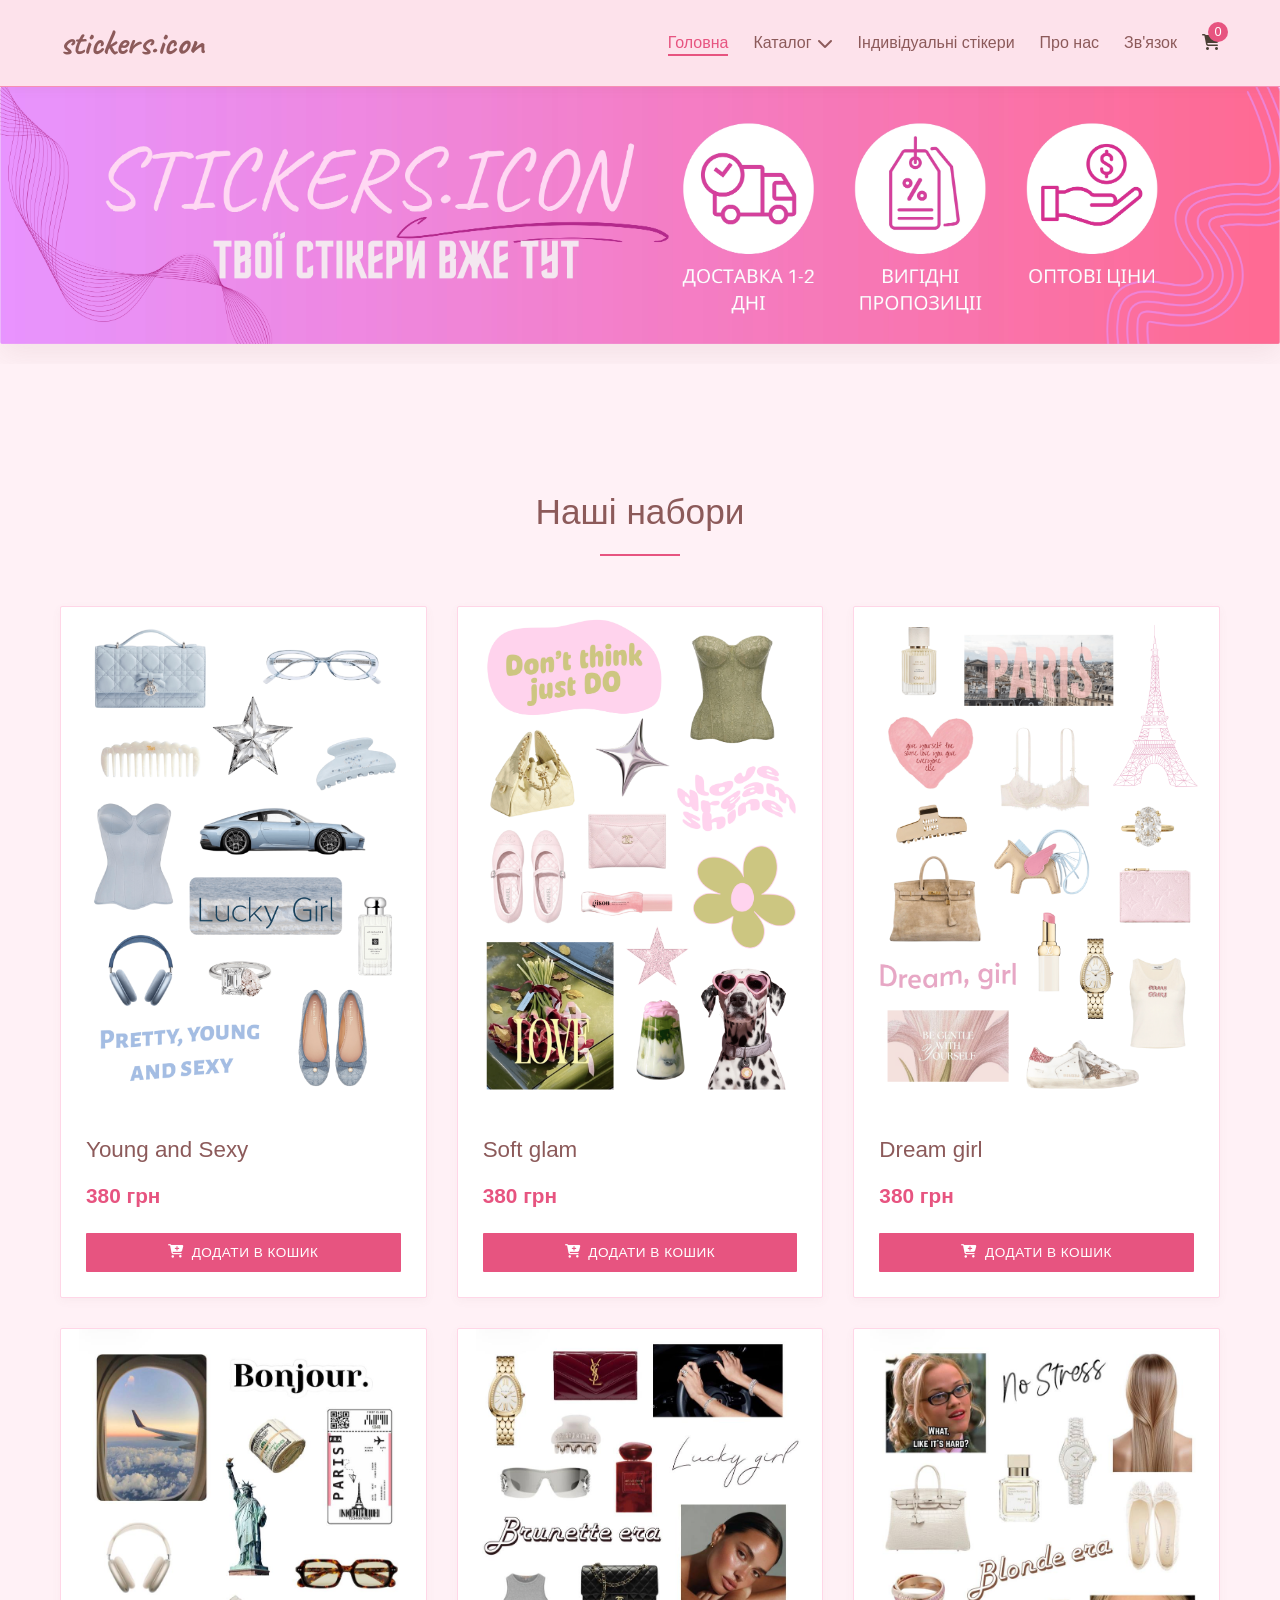
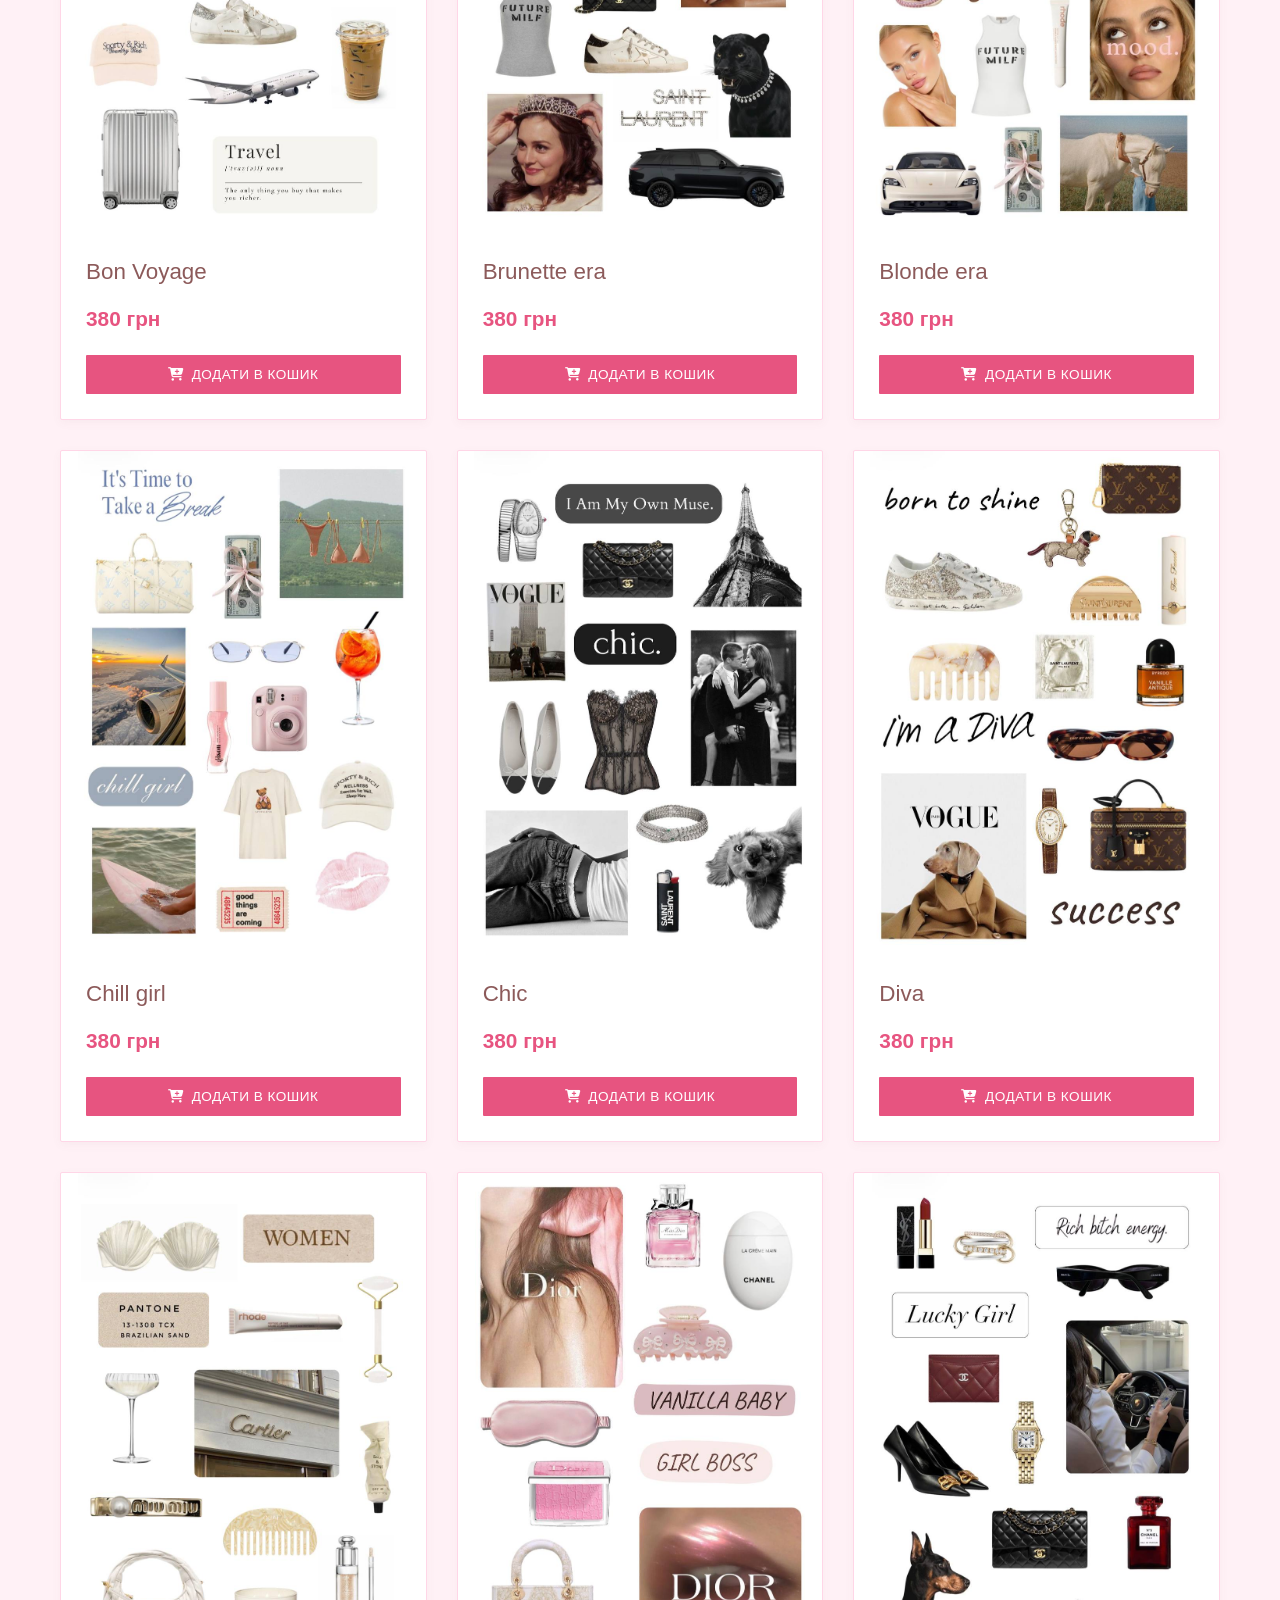
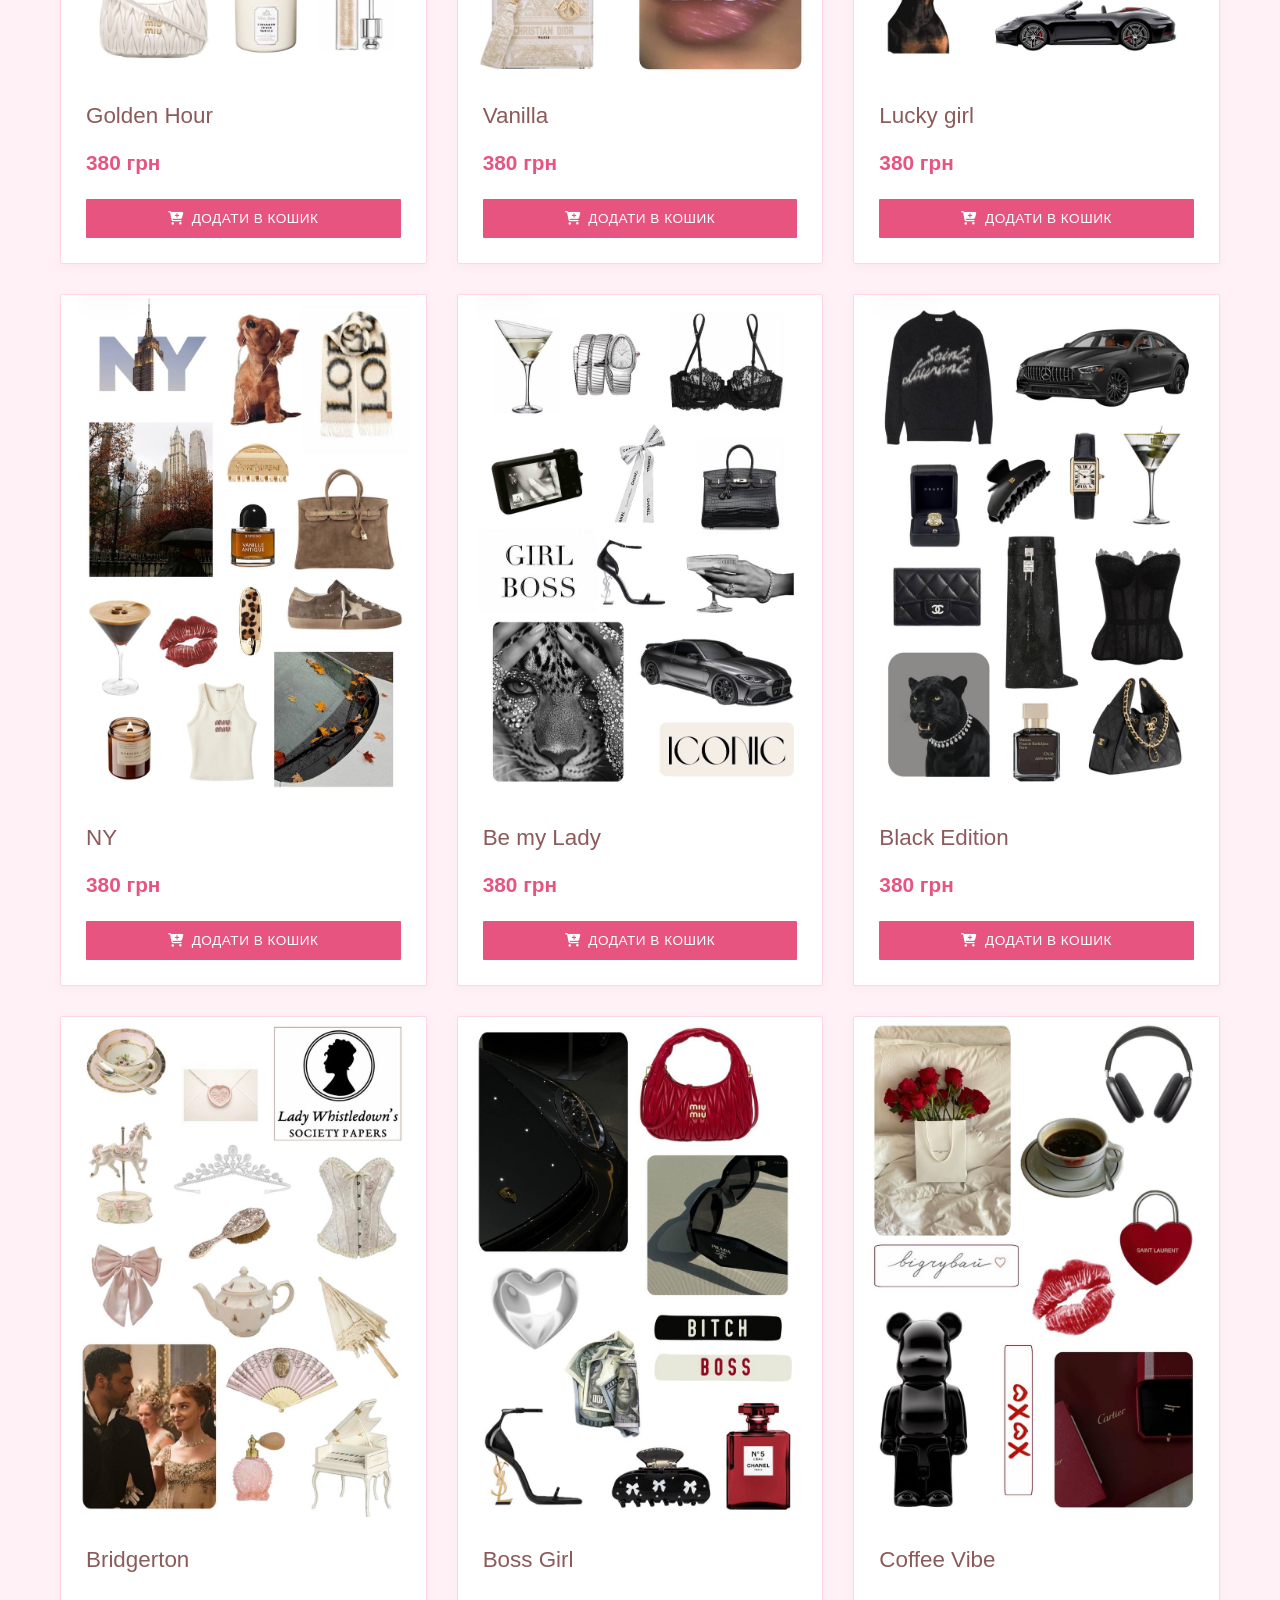
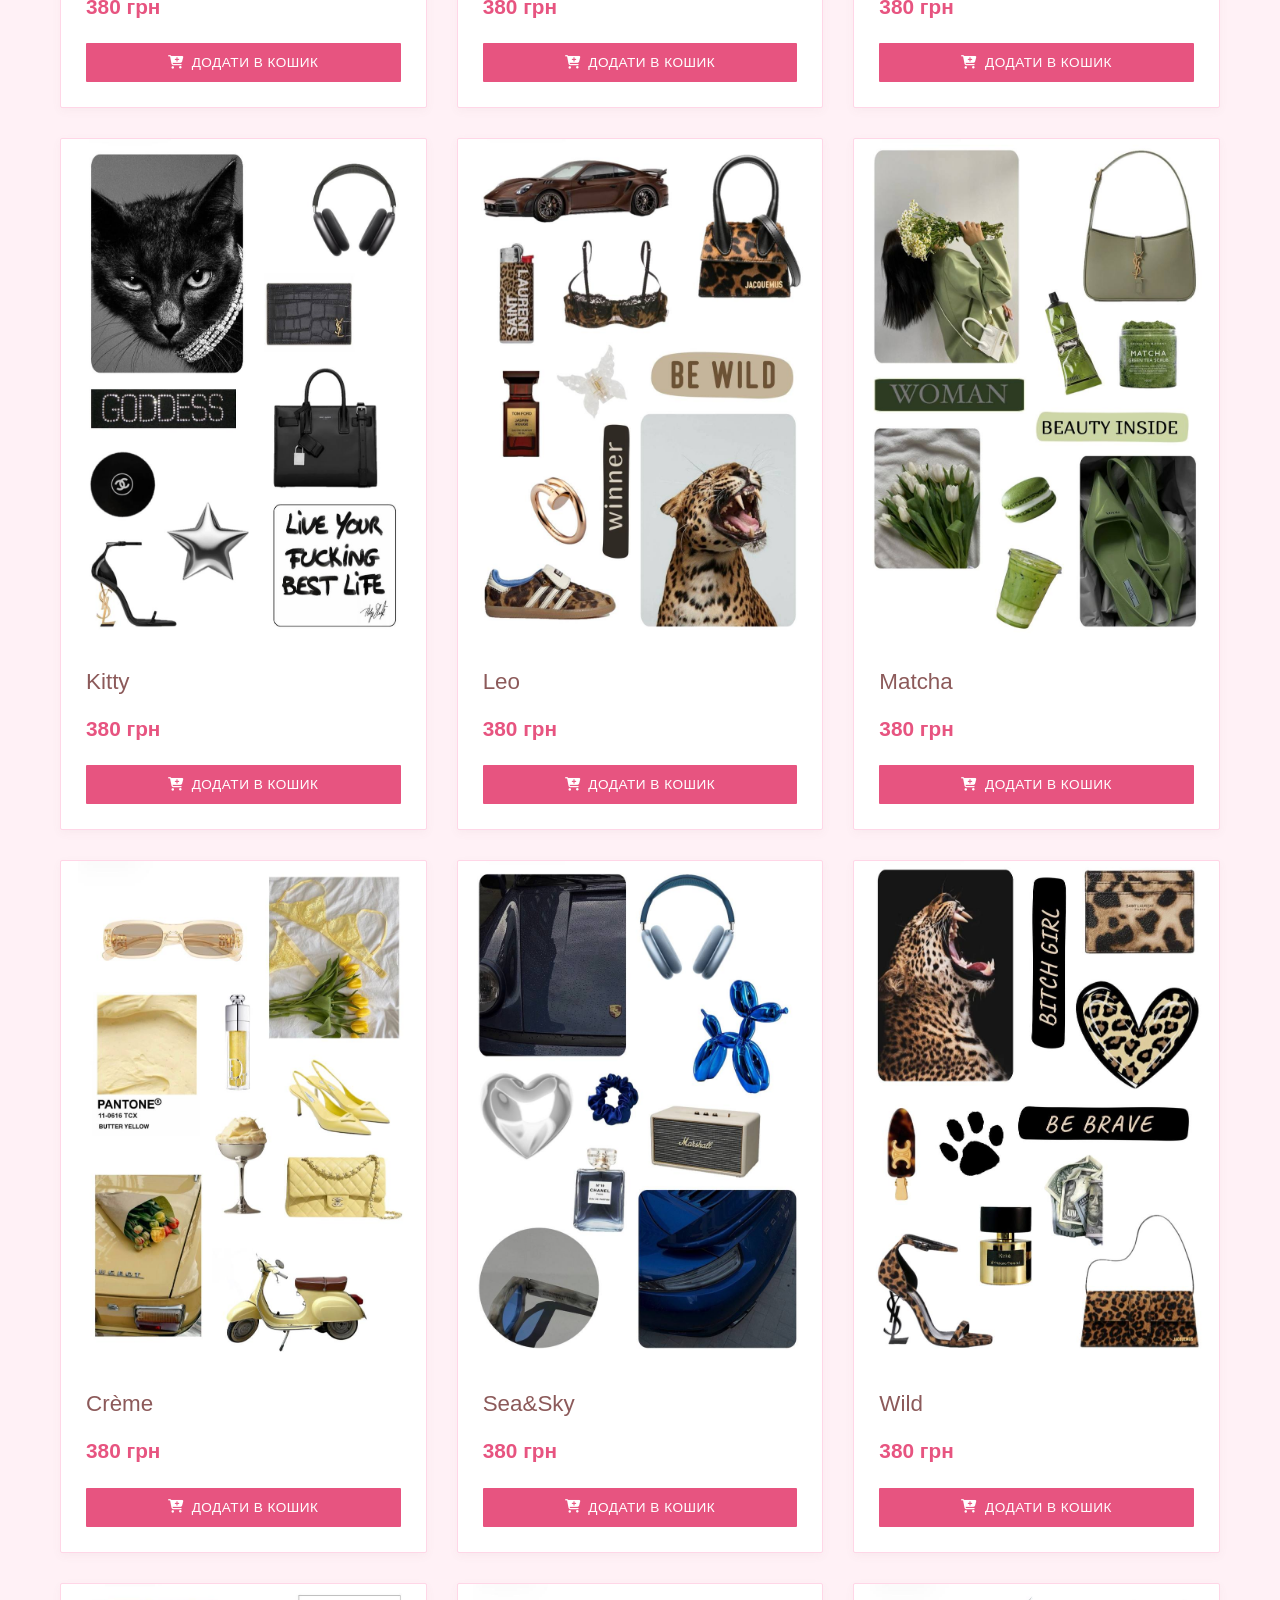
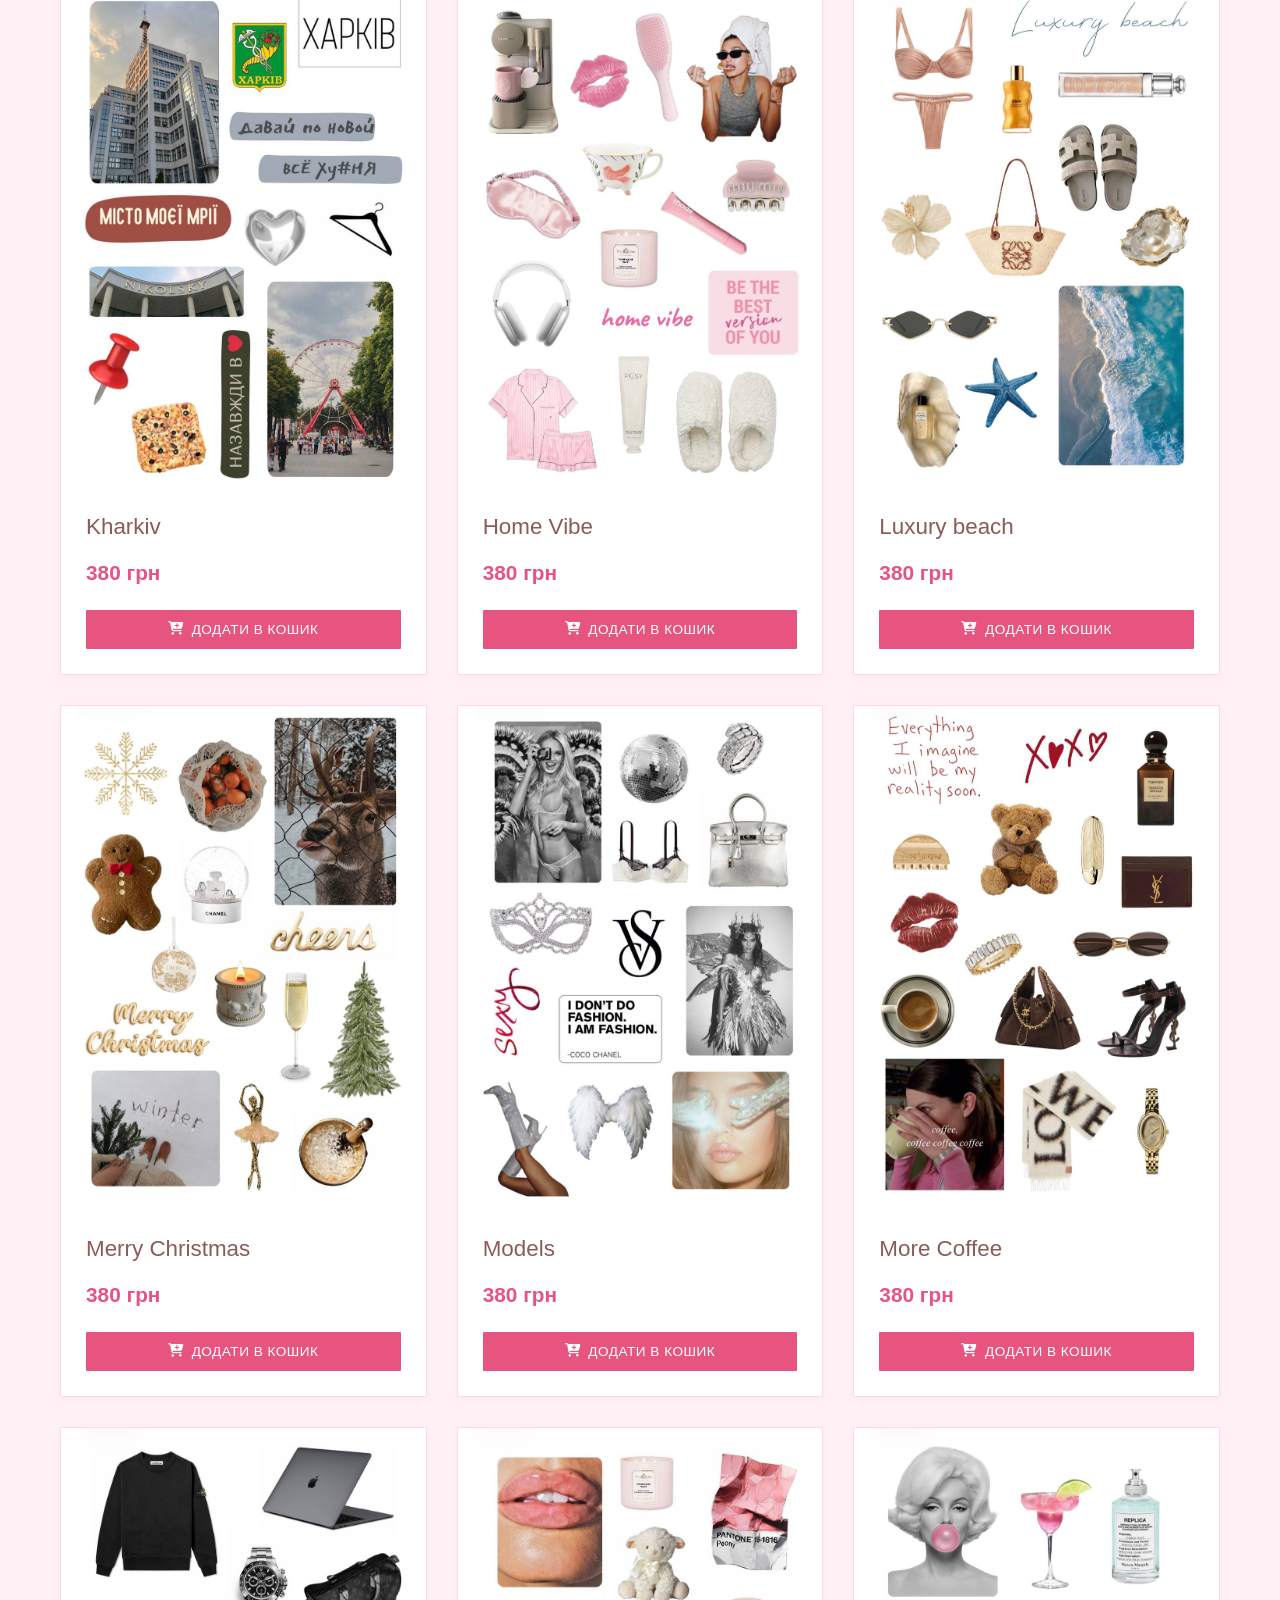
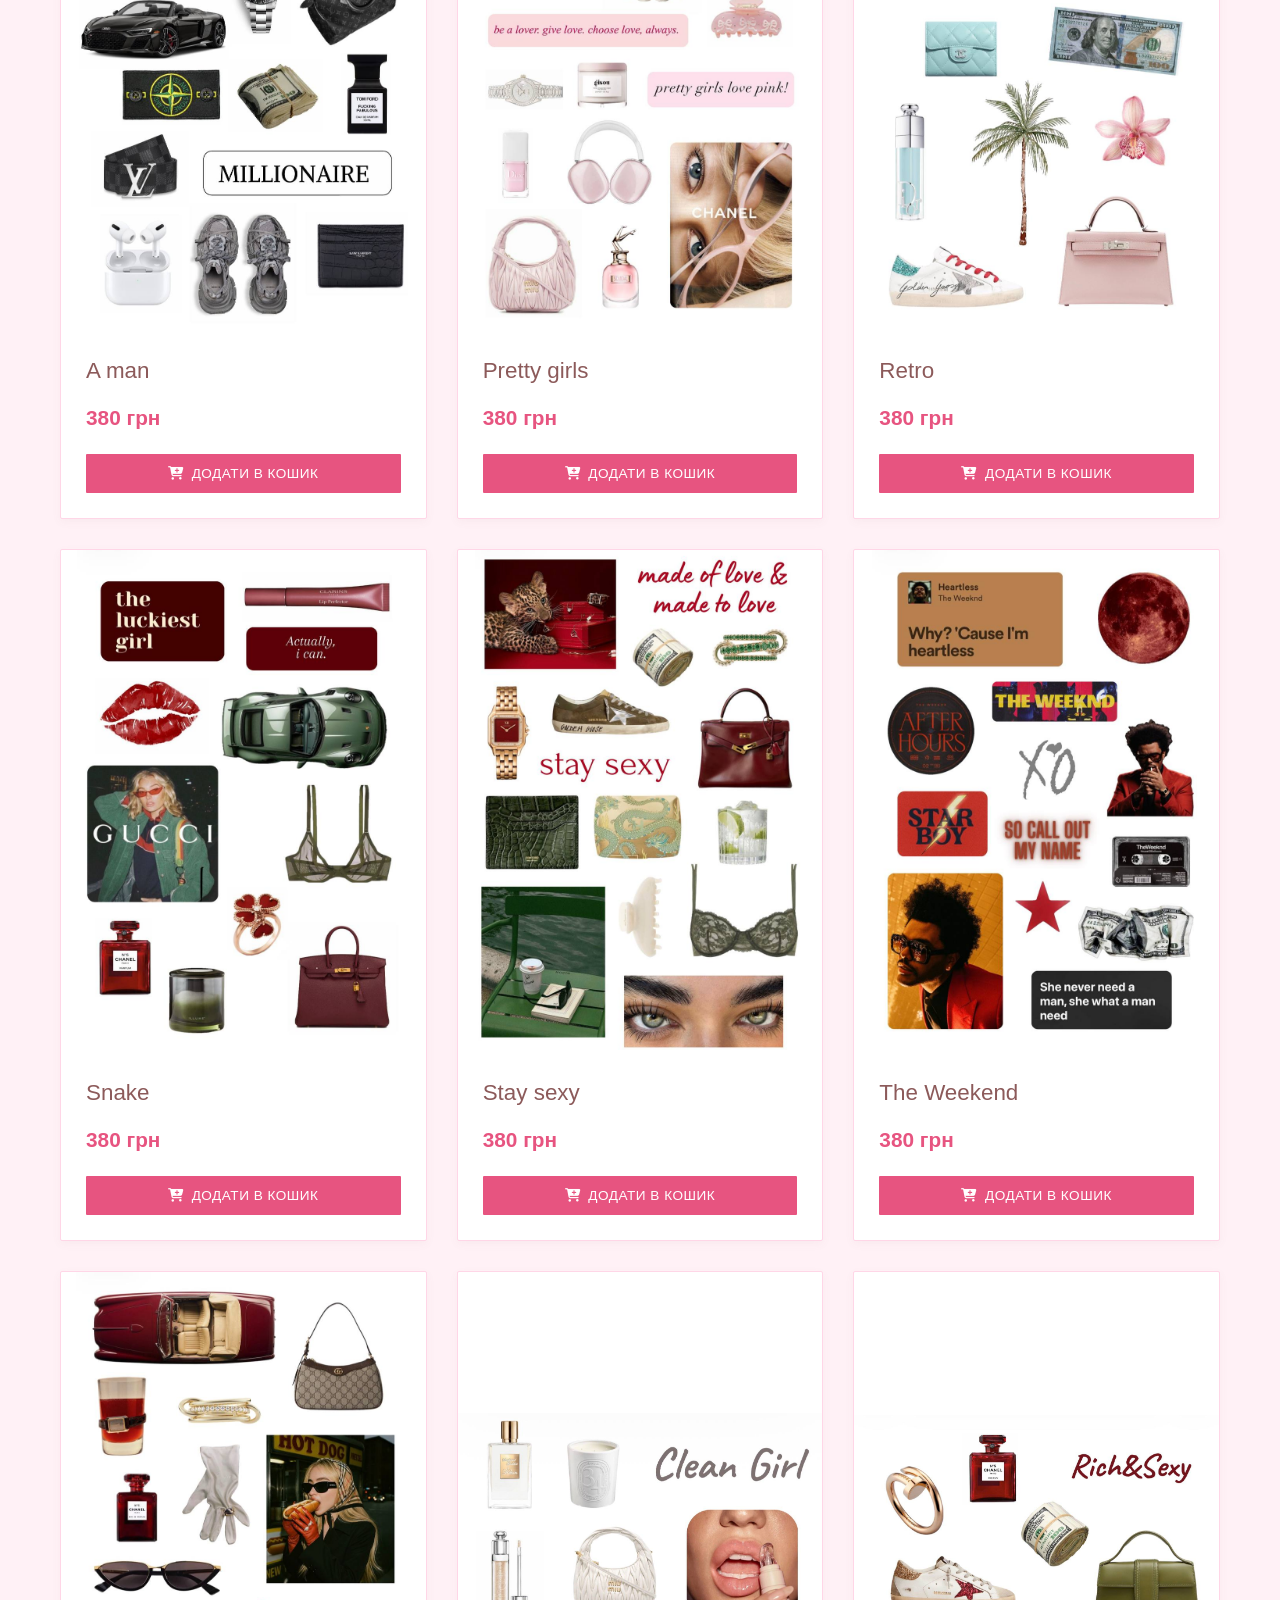
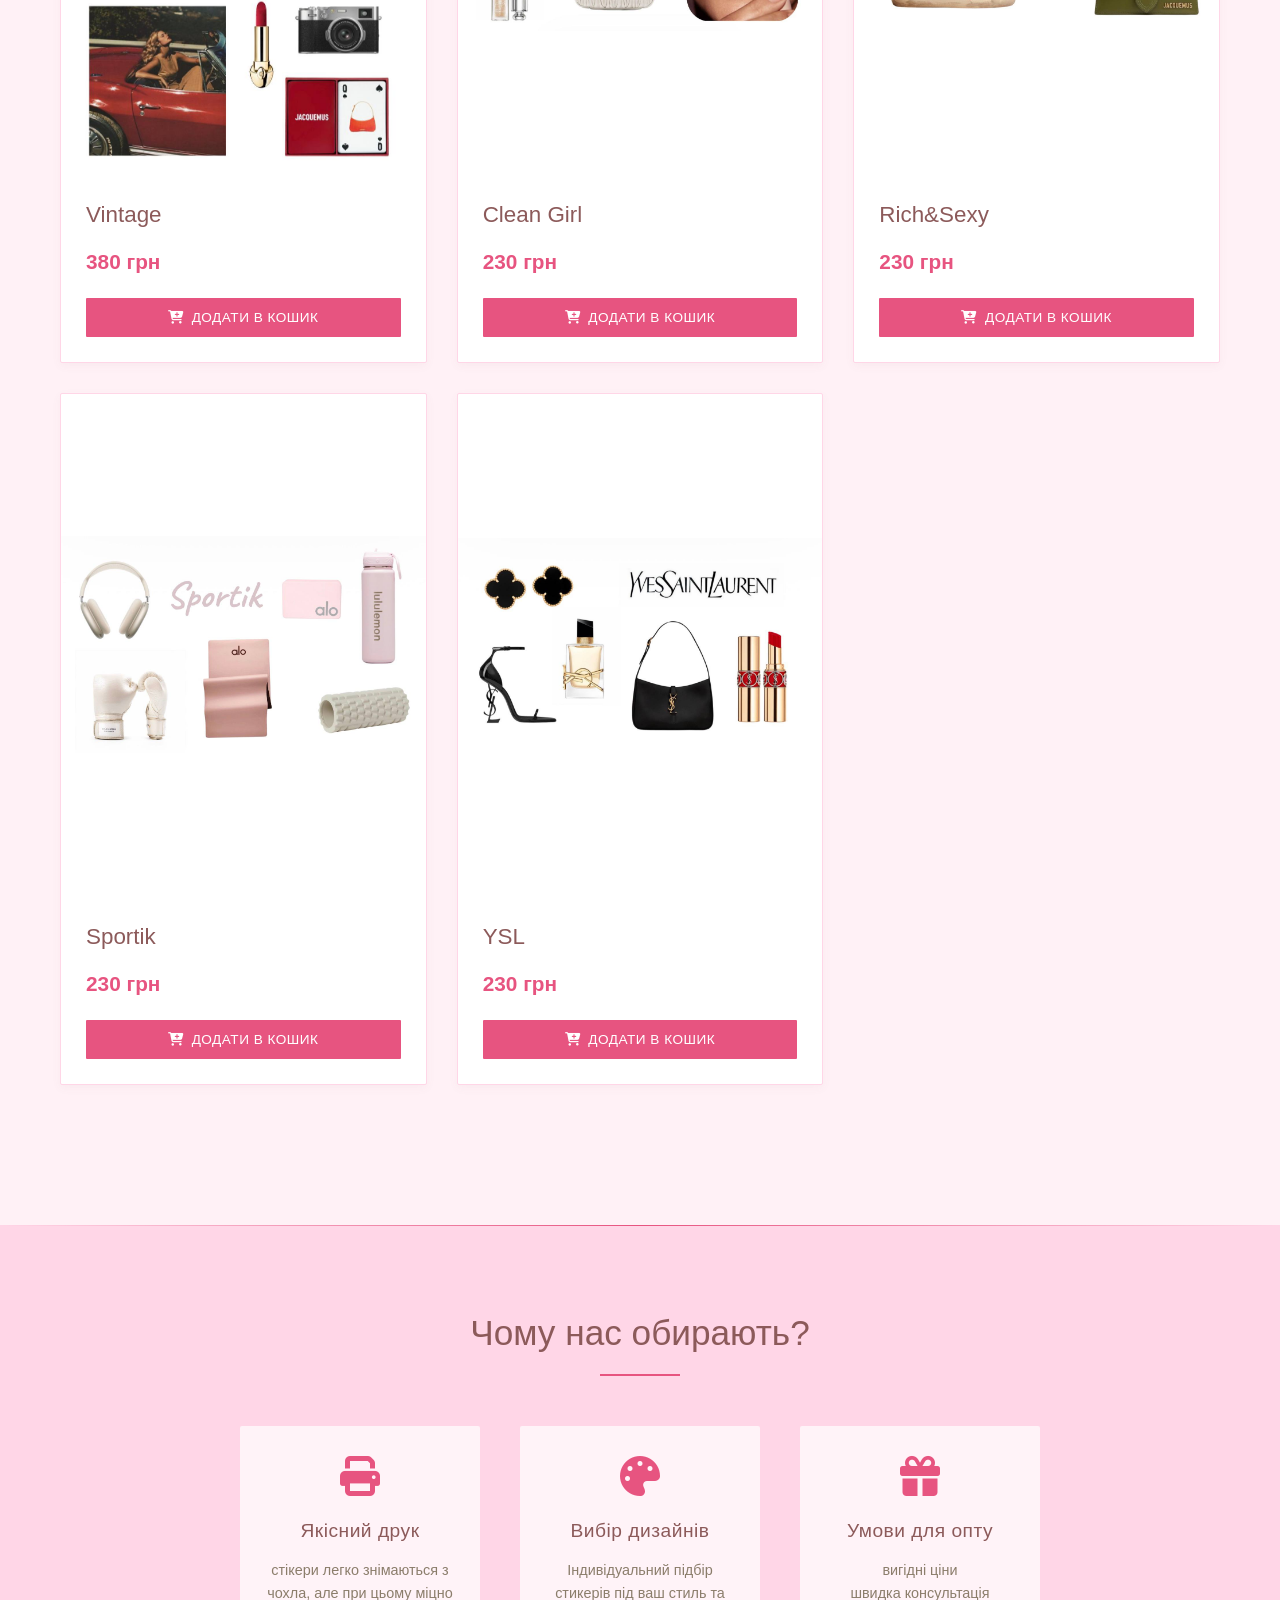
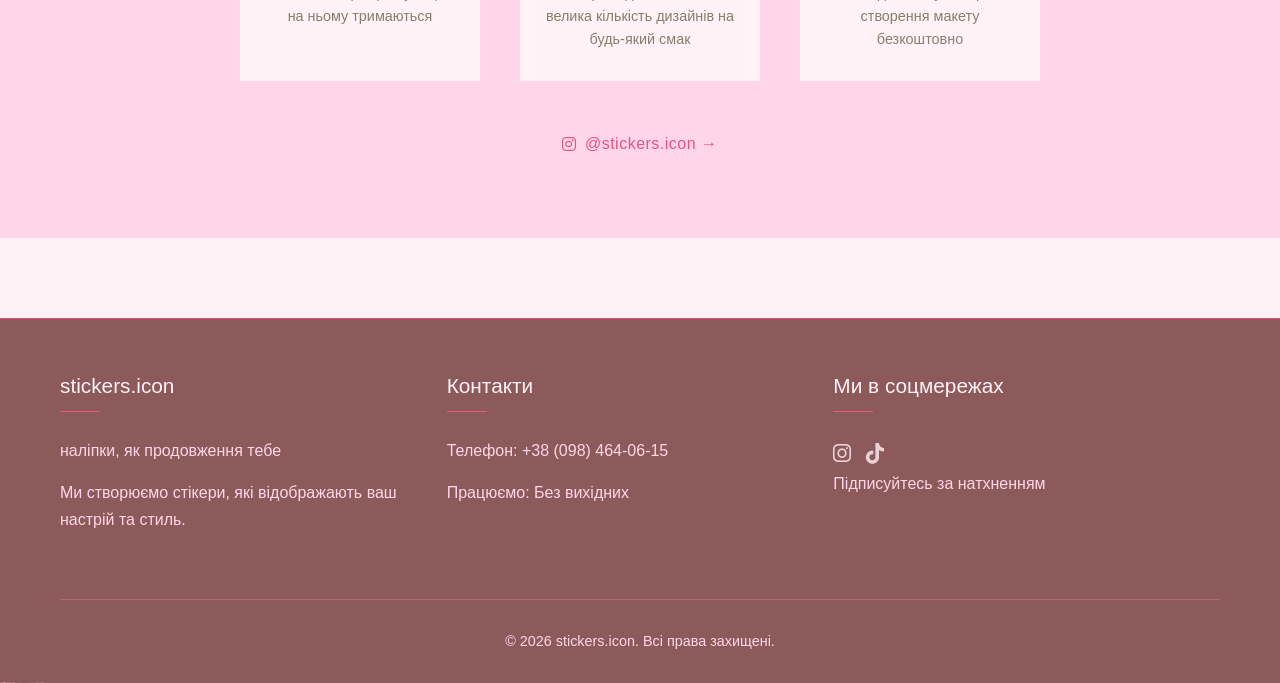
==== commit 16d2255c: "0" ====
--- a/index.html
+++ b/index.html
@@ -1658,11 +1658,11 @@
       const preorderConfig = {
         products: [
           
-          { id: 5, selector: '.product-card' },     // Brunette era
-          { id: 6, selector: '.product-card' },    // Blonde era
+          { id: 0, selector: '.product-card' },     // Brunette era
+          { id: 0, selector: '.product-card' },    // Blonde era
         
         ],
-        position: 'rounded'  // 'rounded' - скругленный, 'rect' - прямоугольный
+        position: 'rounded'  
       };
 
       // Initialize the page
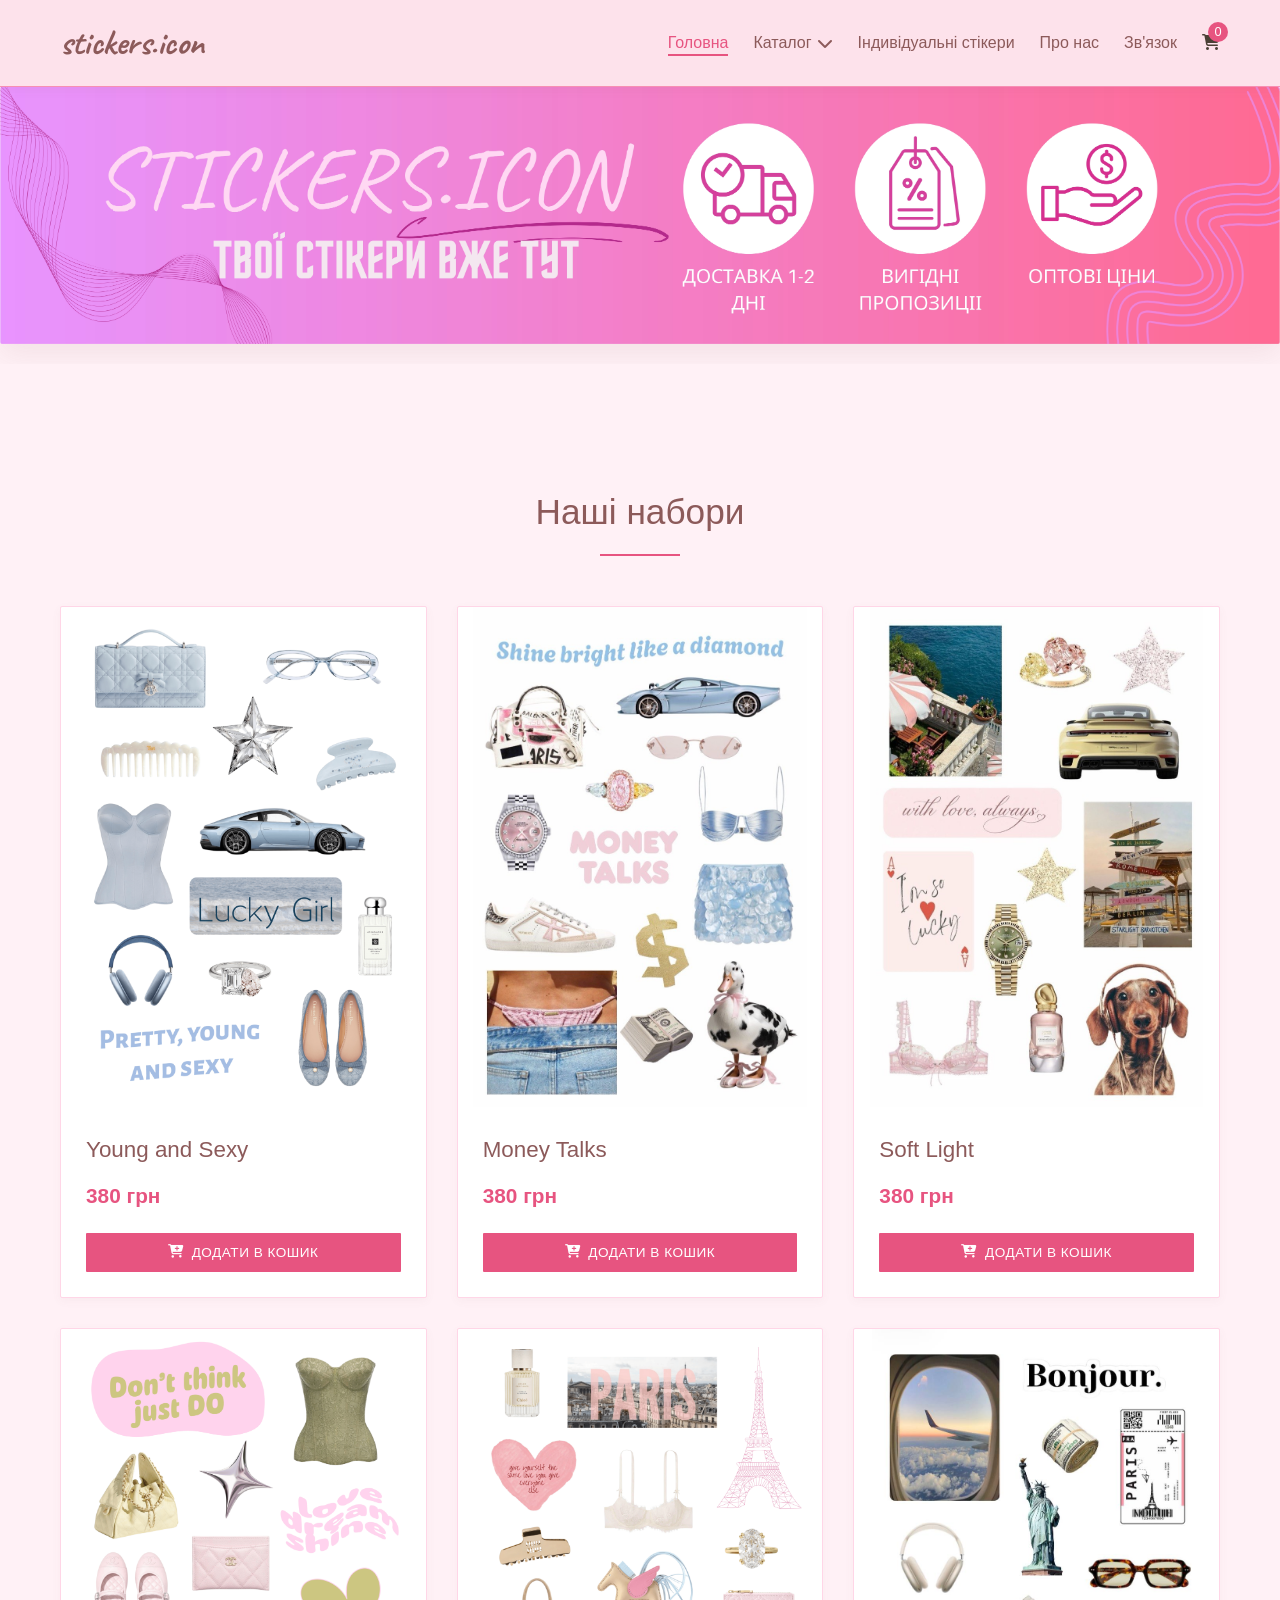
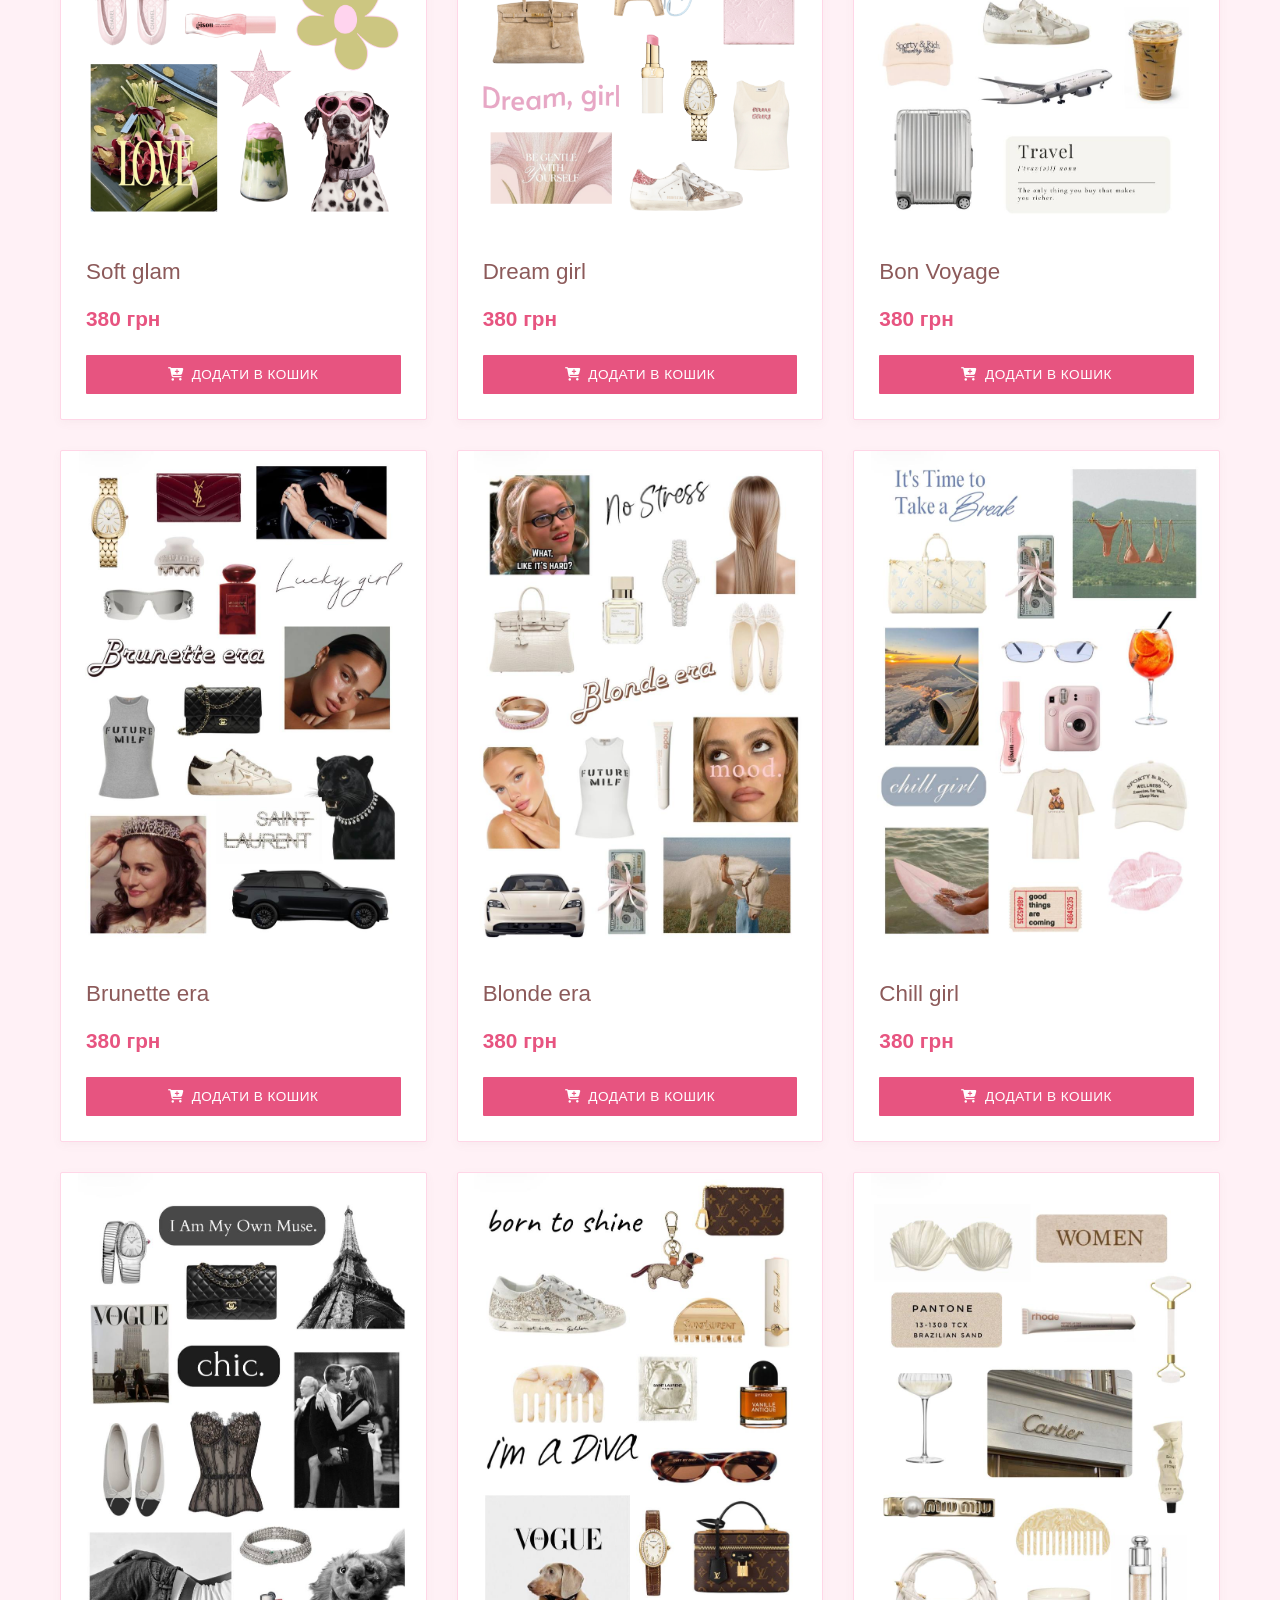
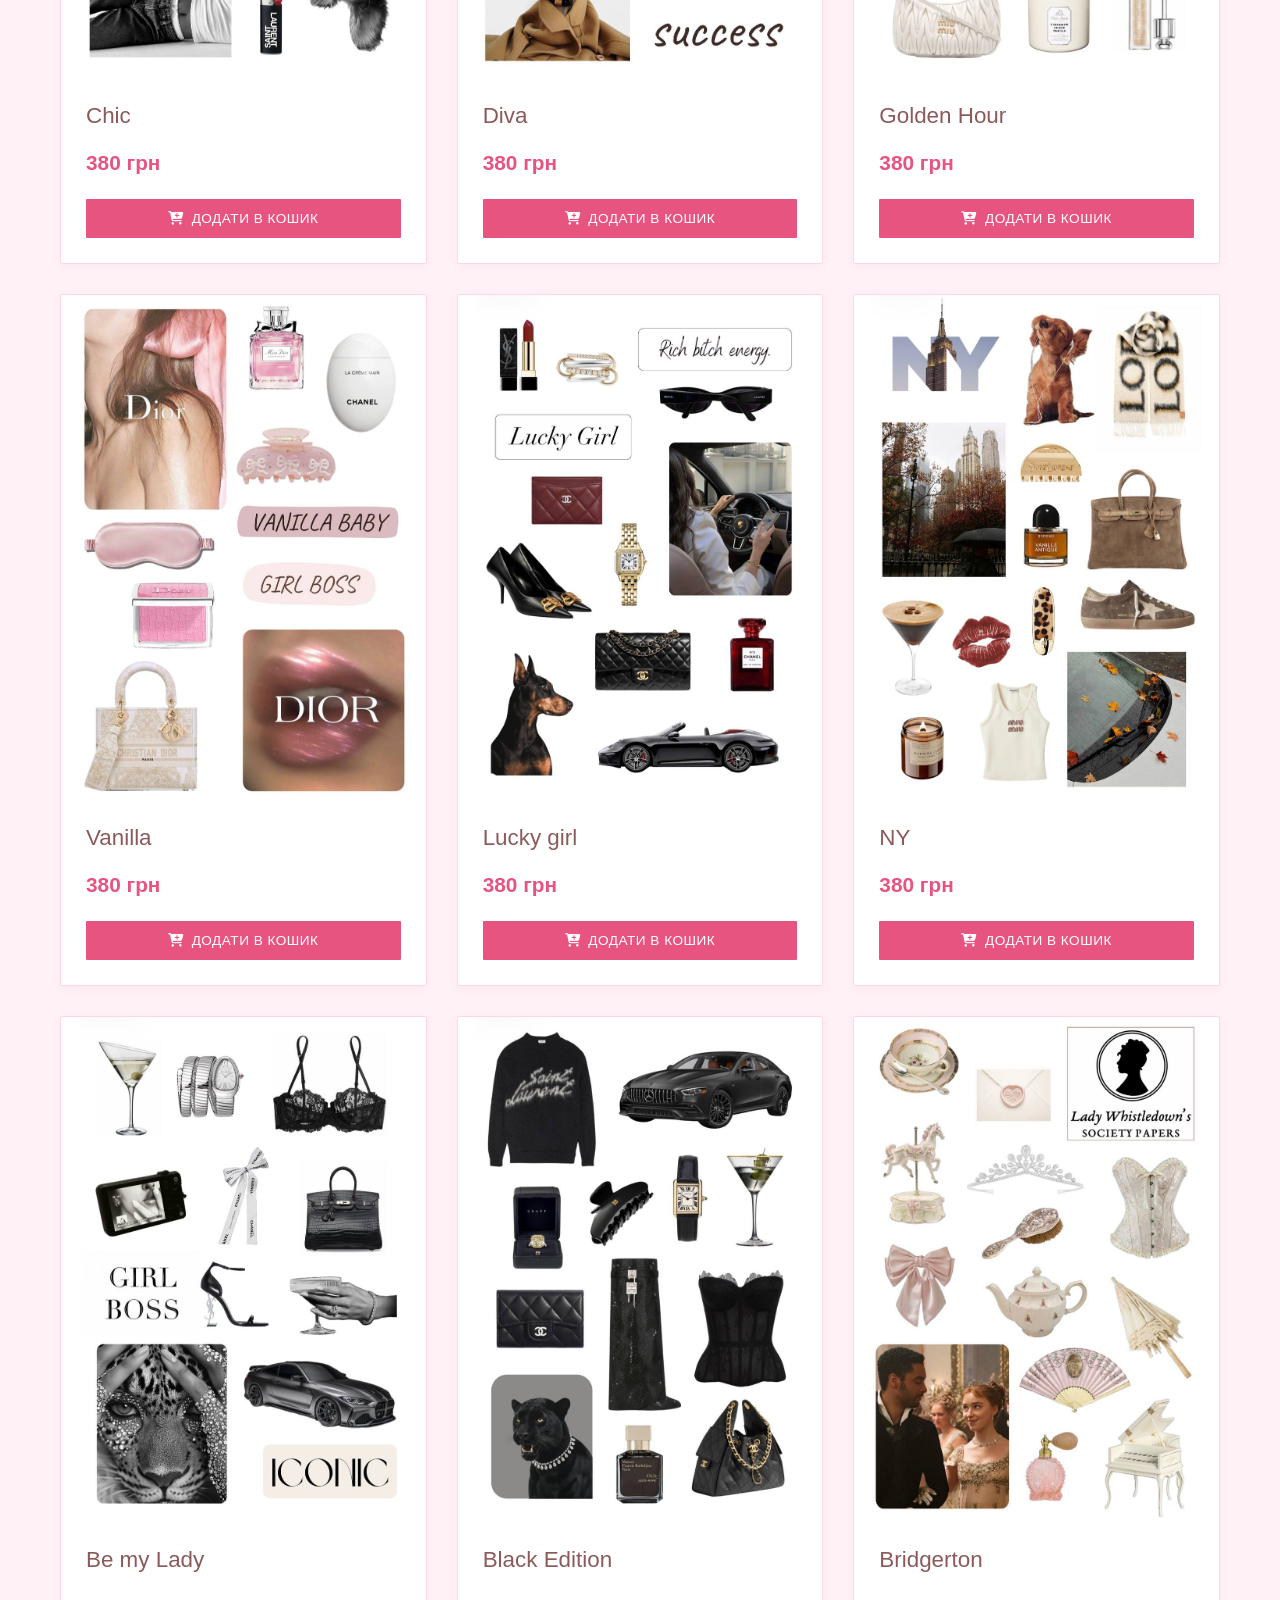
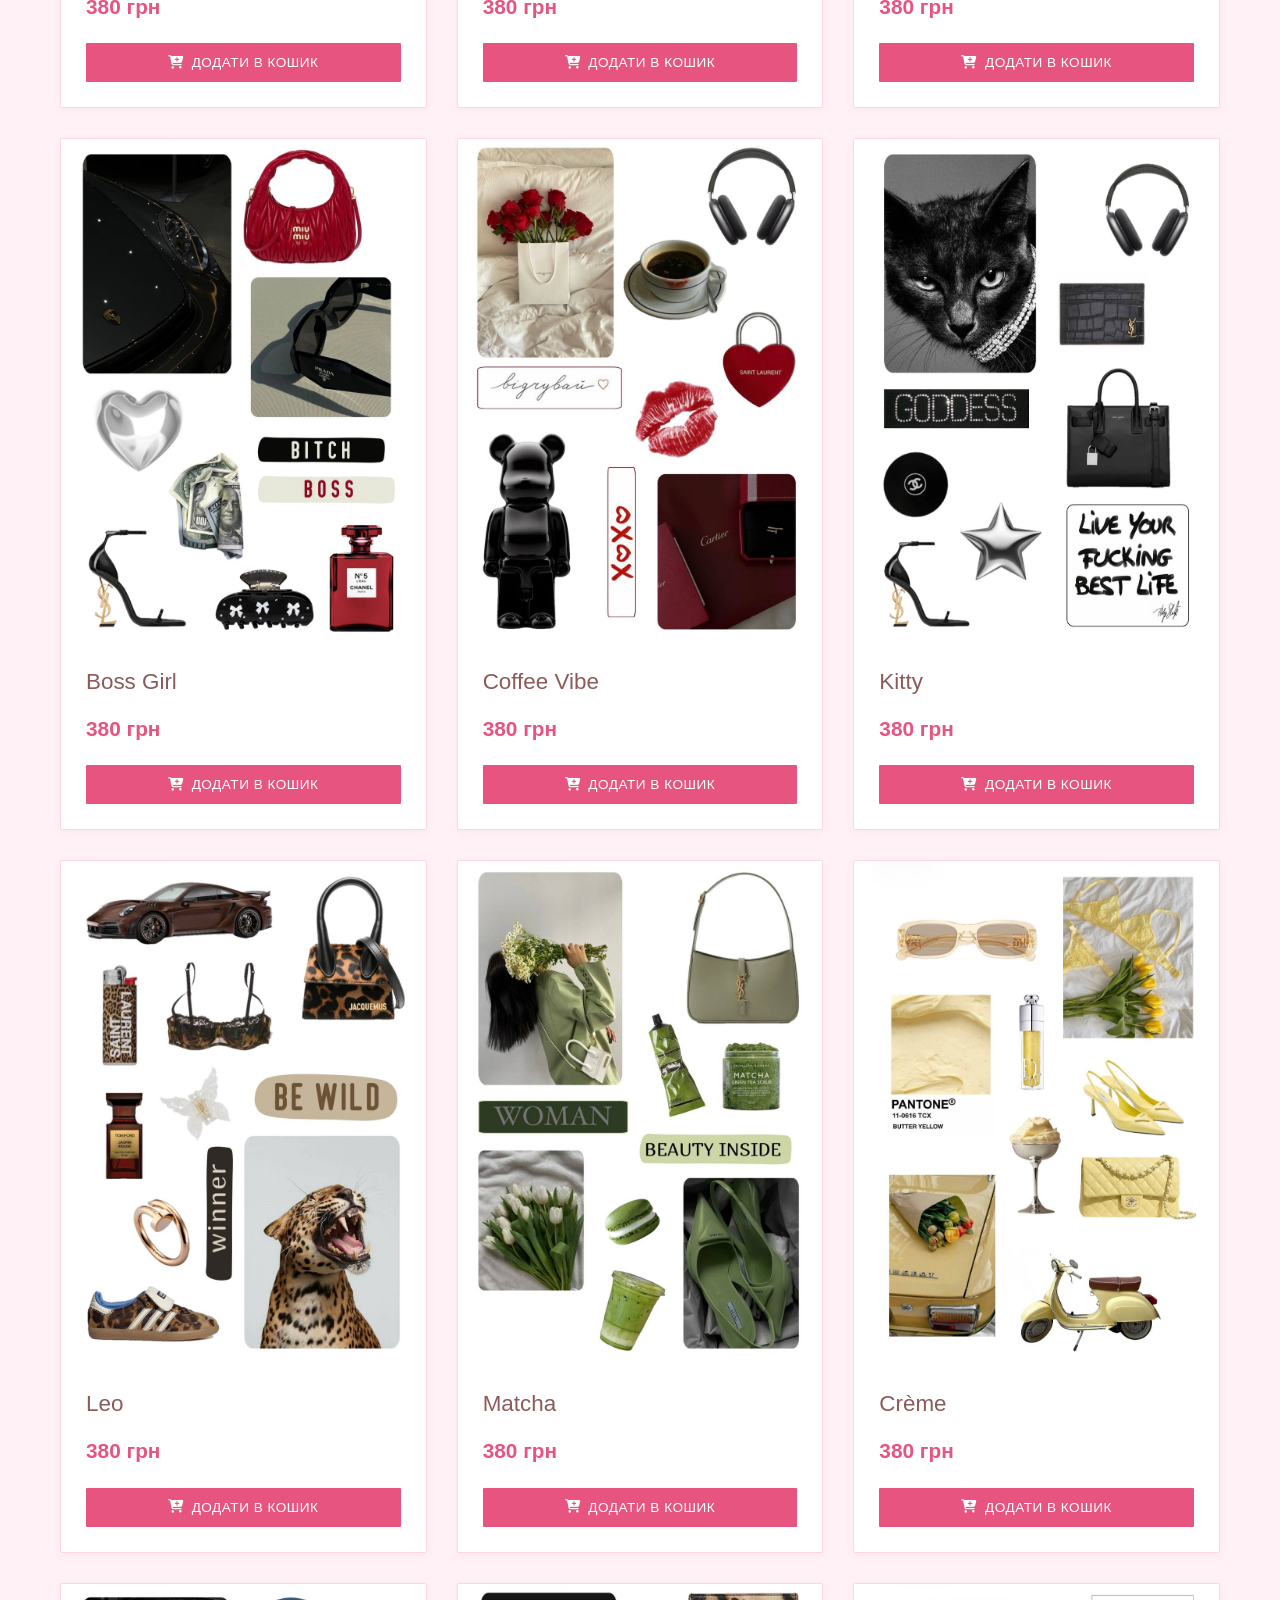
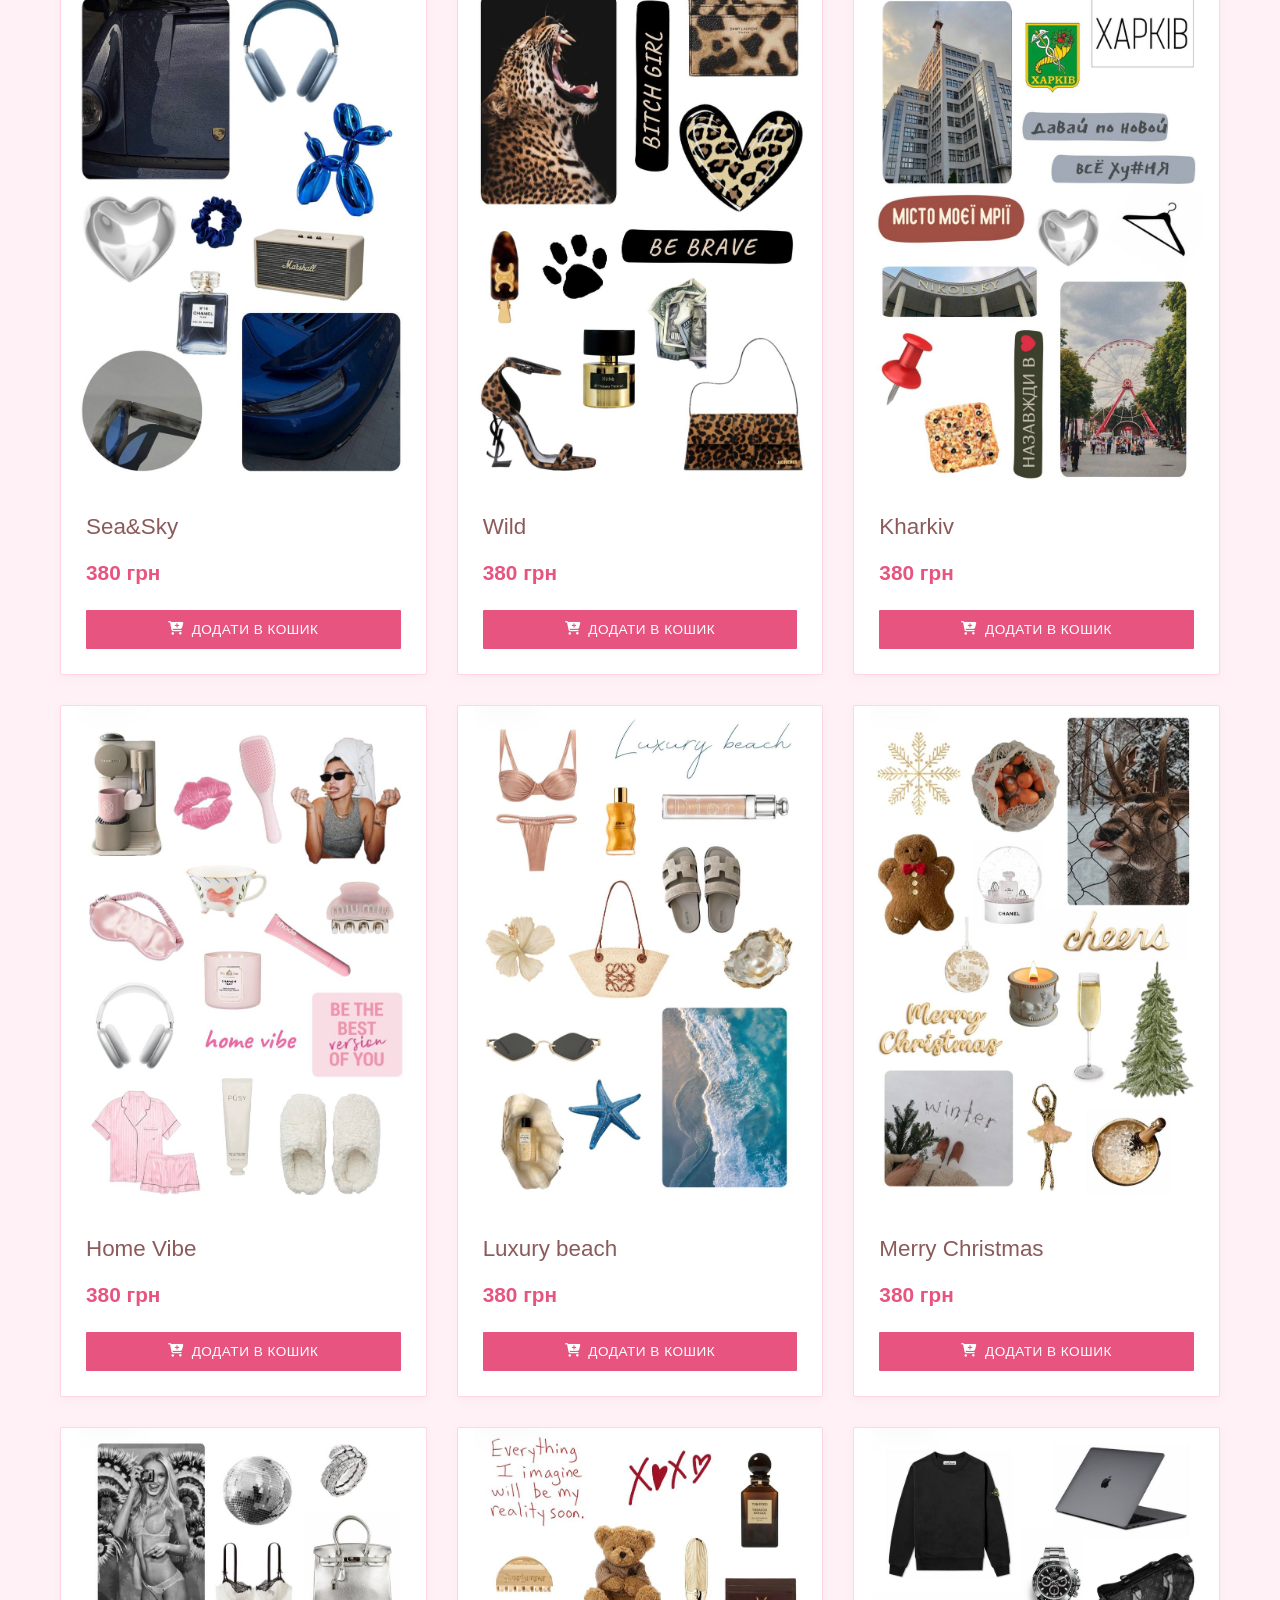
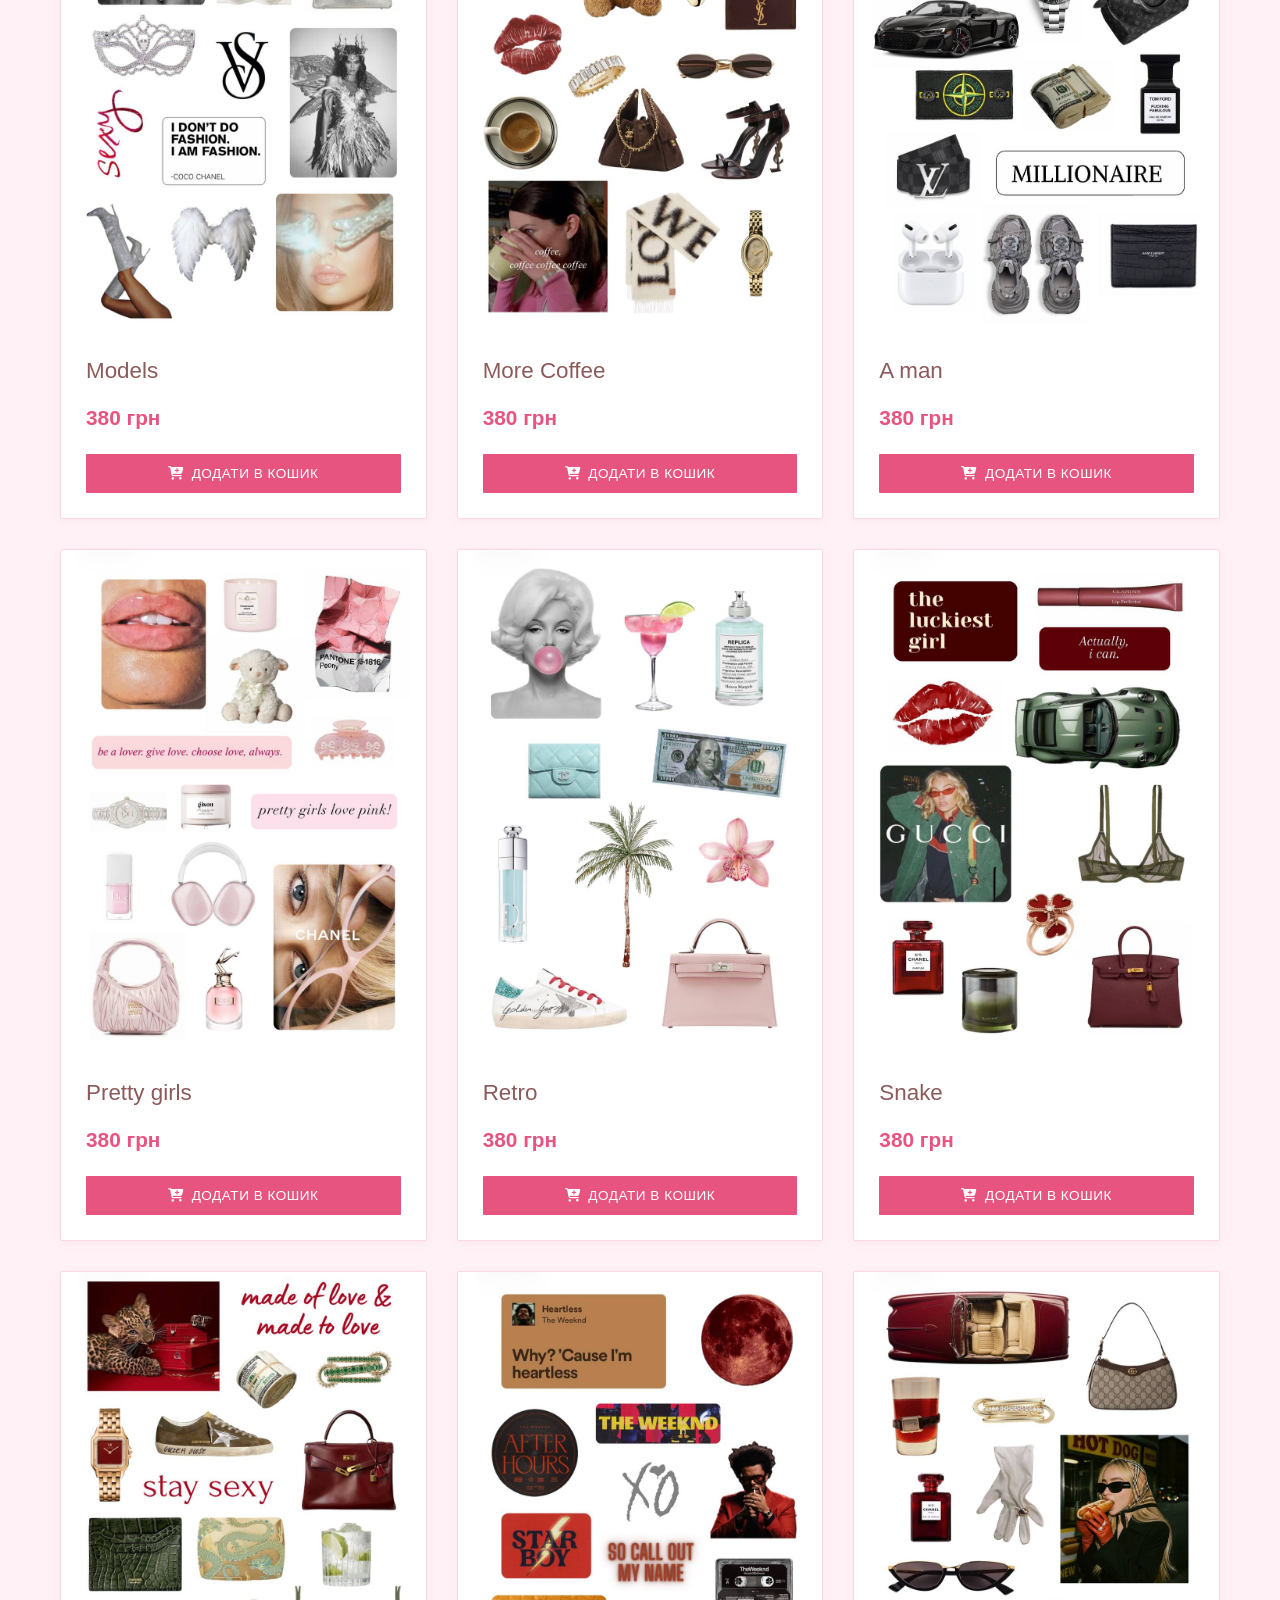
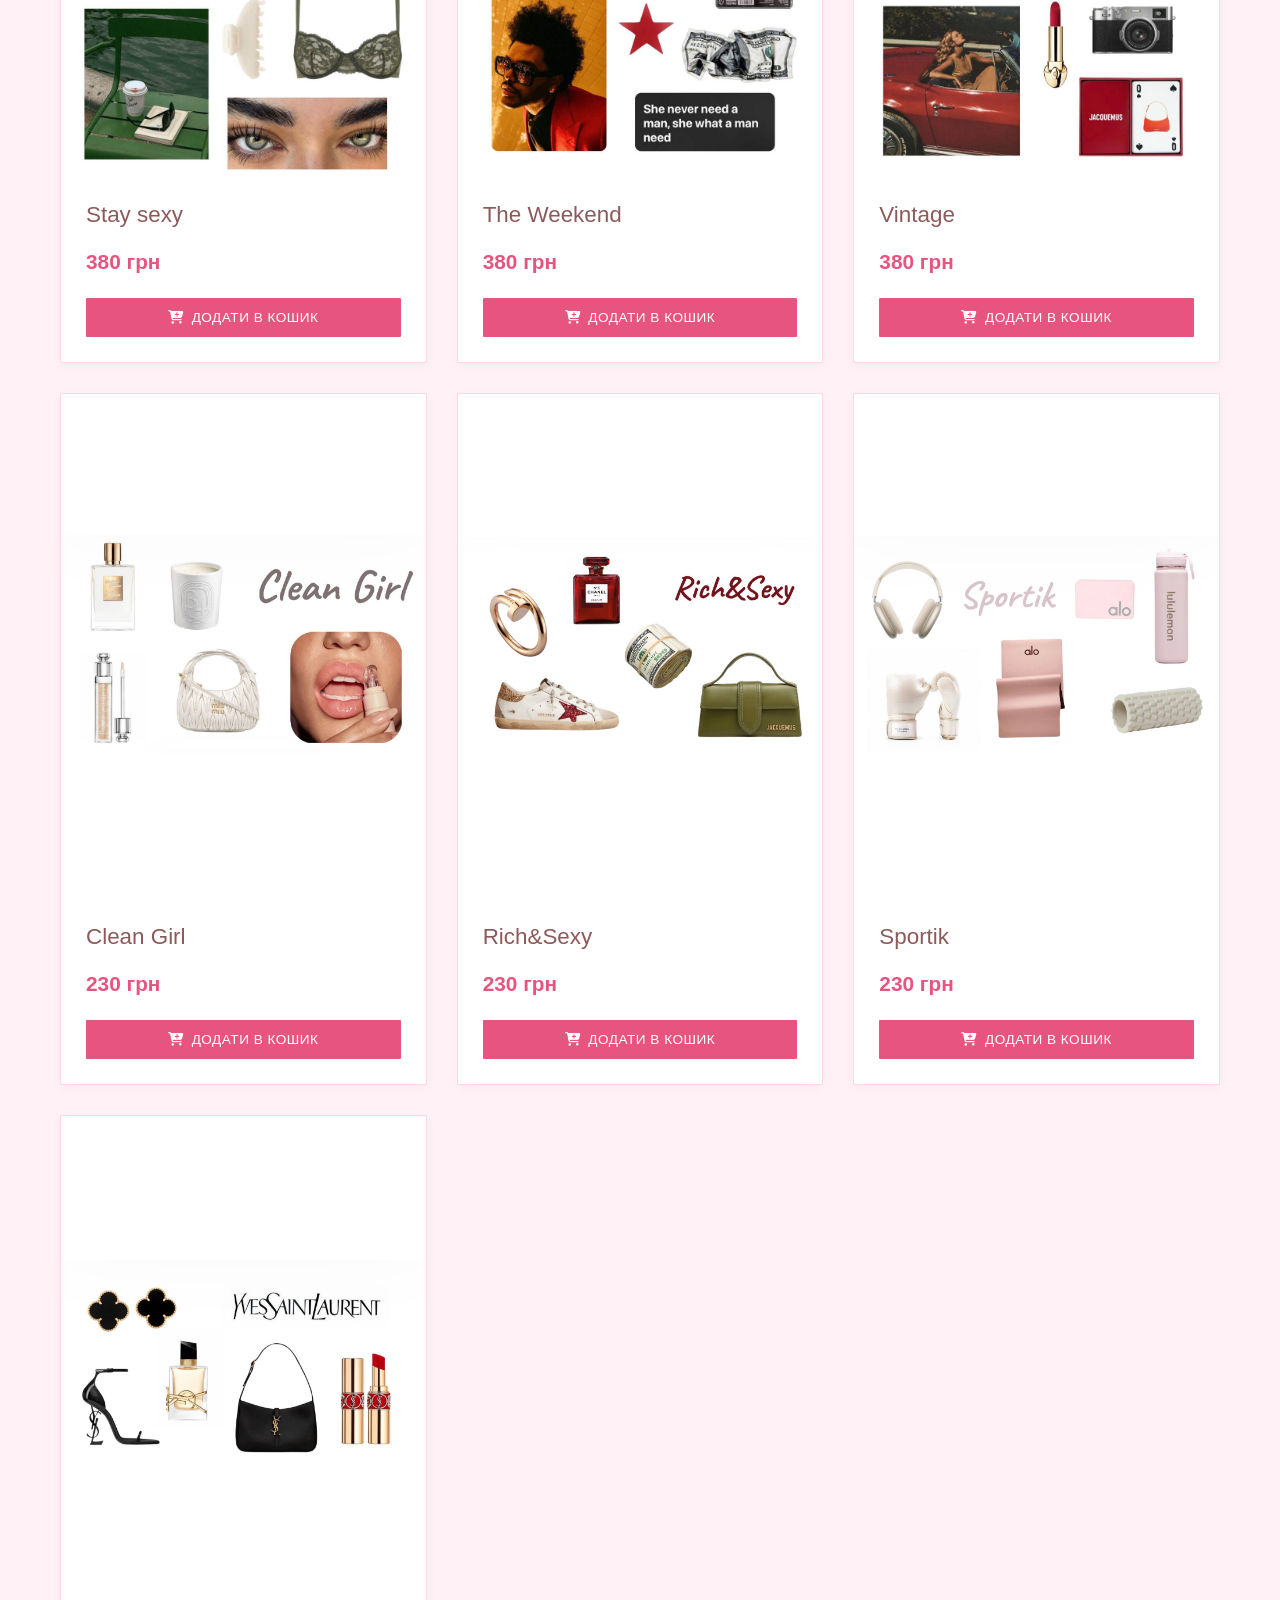
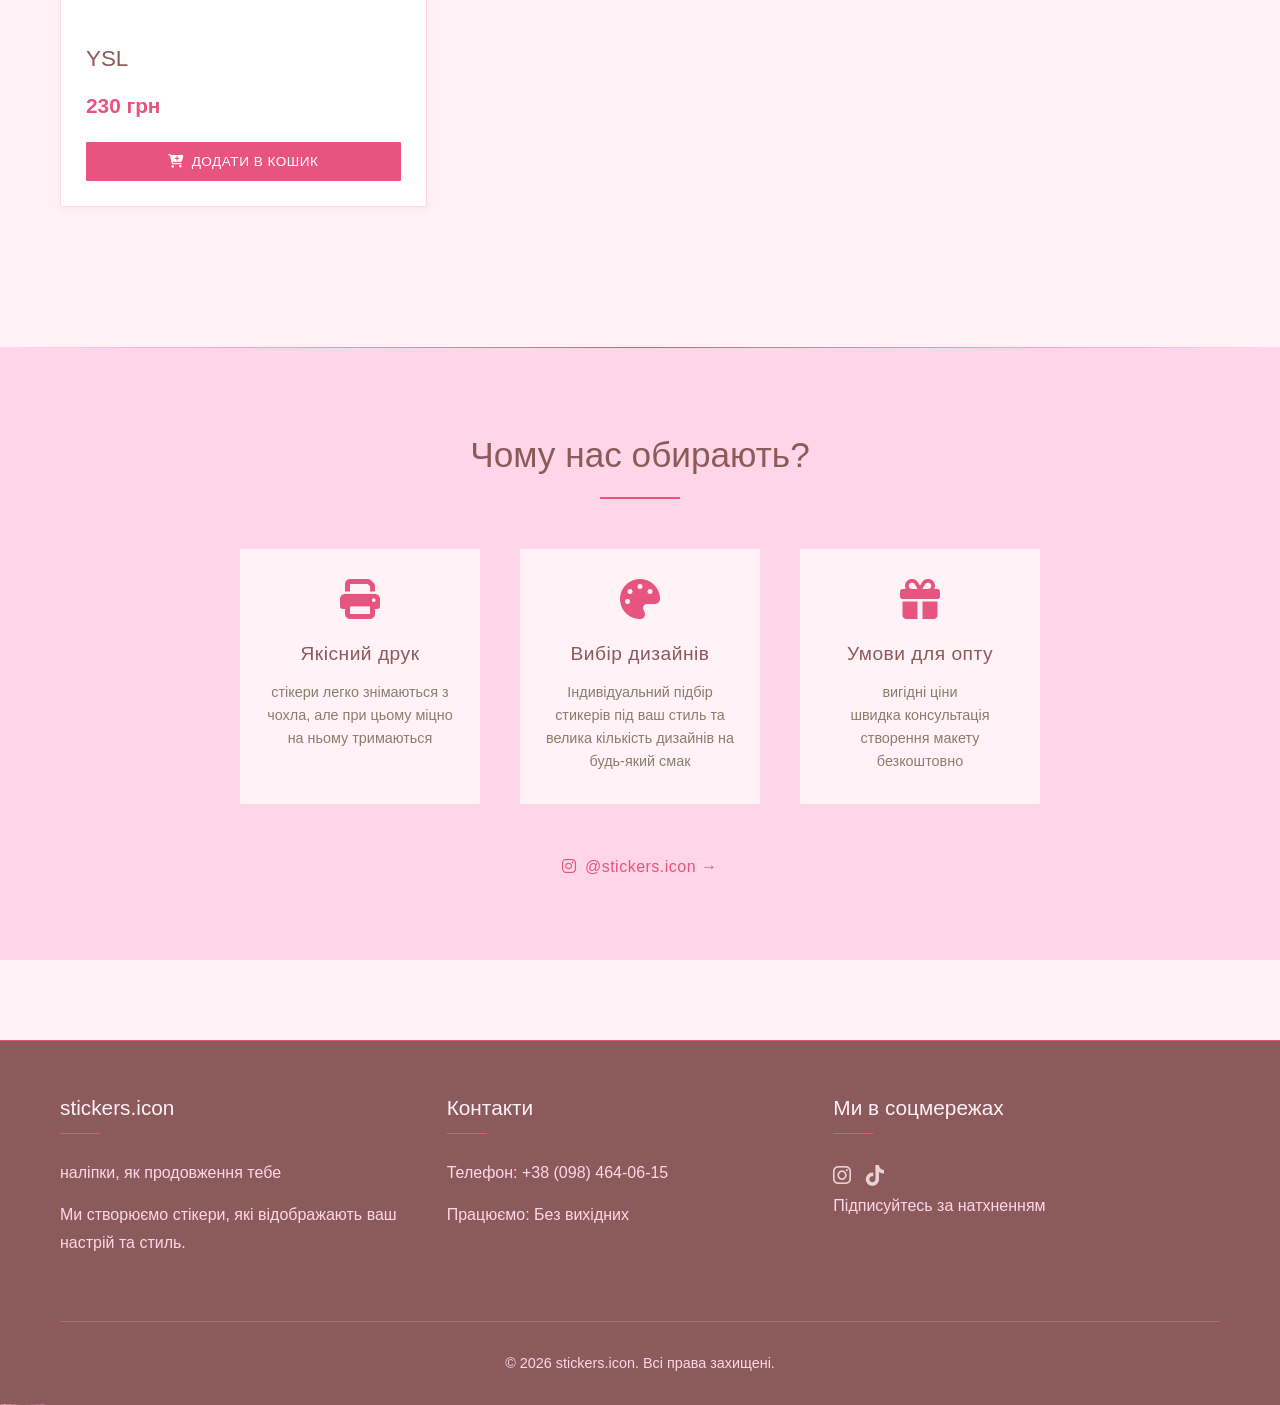
==== commit 192c4adb: "add stickers" ====
--- a/index.html
+++ b/index.html
@@ -517,6 +517,28 @@
           image2: "",
         },
         {
+          id: 42,
+          name: "Money Talks",
+          description: "10-15 стикерів • premium print",
+          price: 380,
+          count: "10-15 стикерів",
+          finish: "Wild",
+          print: "premium print",
+          image: "stickers_images/catalog/money talks.jpg",
+          image2: "",
+        },
+        {
+          id: 43,
+          name: "Soft Light",
+          description: "10-15 стикерів • premium print",
+          price: 380,
+          count: "10-15 стикерів",
+          finish: "Wild",
+          print: "premium print",
+          image: "stickers_images/catalog/soft light.jpg",
+          image2: "",
+        },
+        {
           id: 2,
           name: "Soft glam",
           description: "10-15 стикерів • premium print",
@@ -1416,6 +1438,30 @@
 
       // Single Stickers products 
       const singleStickers = [
+        {
+          id: 511,
+          name: "Я не ідеальна, я ексклюзивна",
+          description: "Одиночний стікер 7×7 см",
+          price: 80,
+          image: "stickers_images/catalog/catalog-small/я не ідеальна.jpg",
+          image2: "",
+        },
+        {
+          id: 512,
+          name: "Я не п'яна, я просто зайобана",
+          description: "Одиночний стікер 7×7 см",
+          price: 80,
+          image: "stickers_images/catalog/catalog-small/я не пяна просто зайобана.jpg",
+          image2: "",
+        },
+        {
+          id: 513,
+          name: "Я тримаюсь чисто на матюках і каві",
+          description: "Одиночний стікер 7×7 см",
+          price: 80,
+          image: "stickers_images/catalog/catalog-small/я тримаюсь чисто на матюках .jpg",
+          image2: "",
+        },
         {
           id: 501,
           name: "Rose Heart",
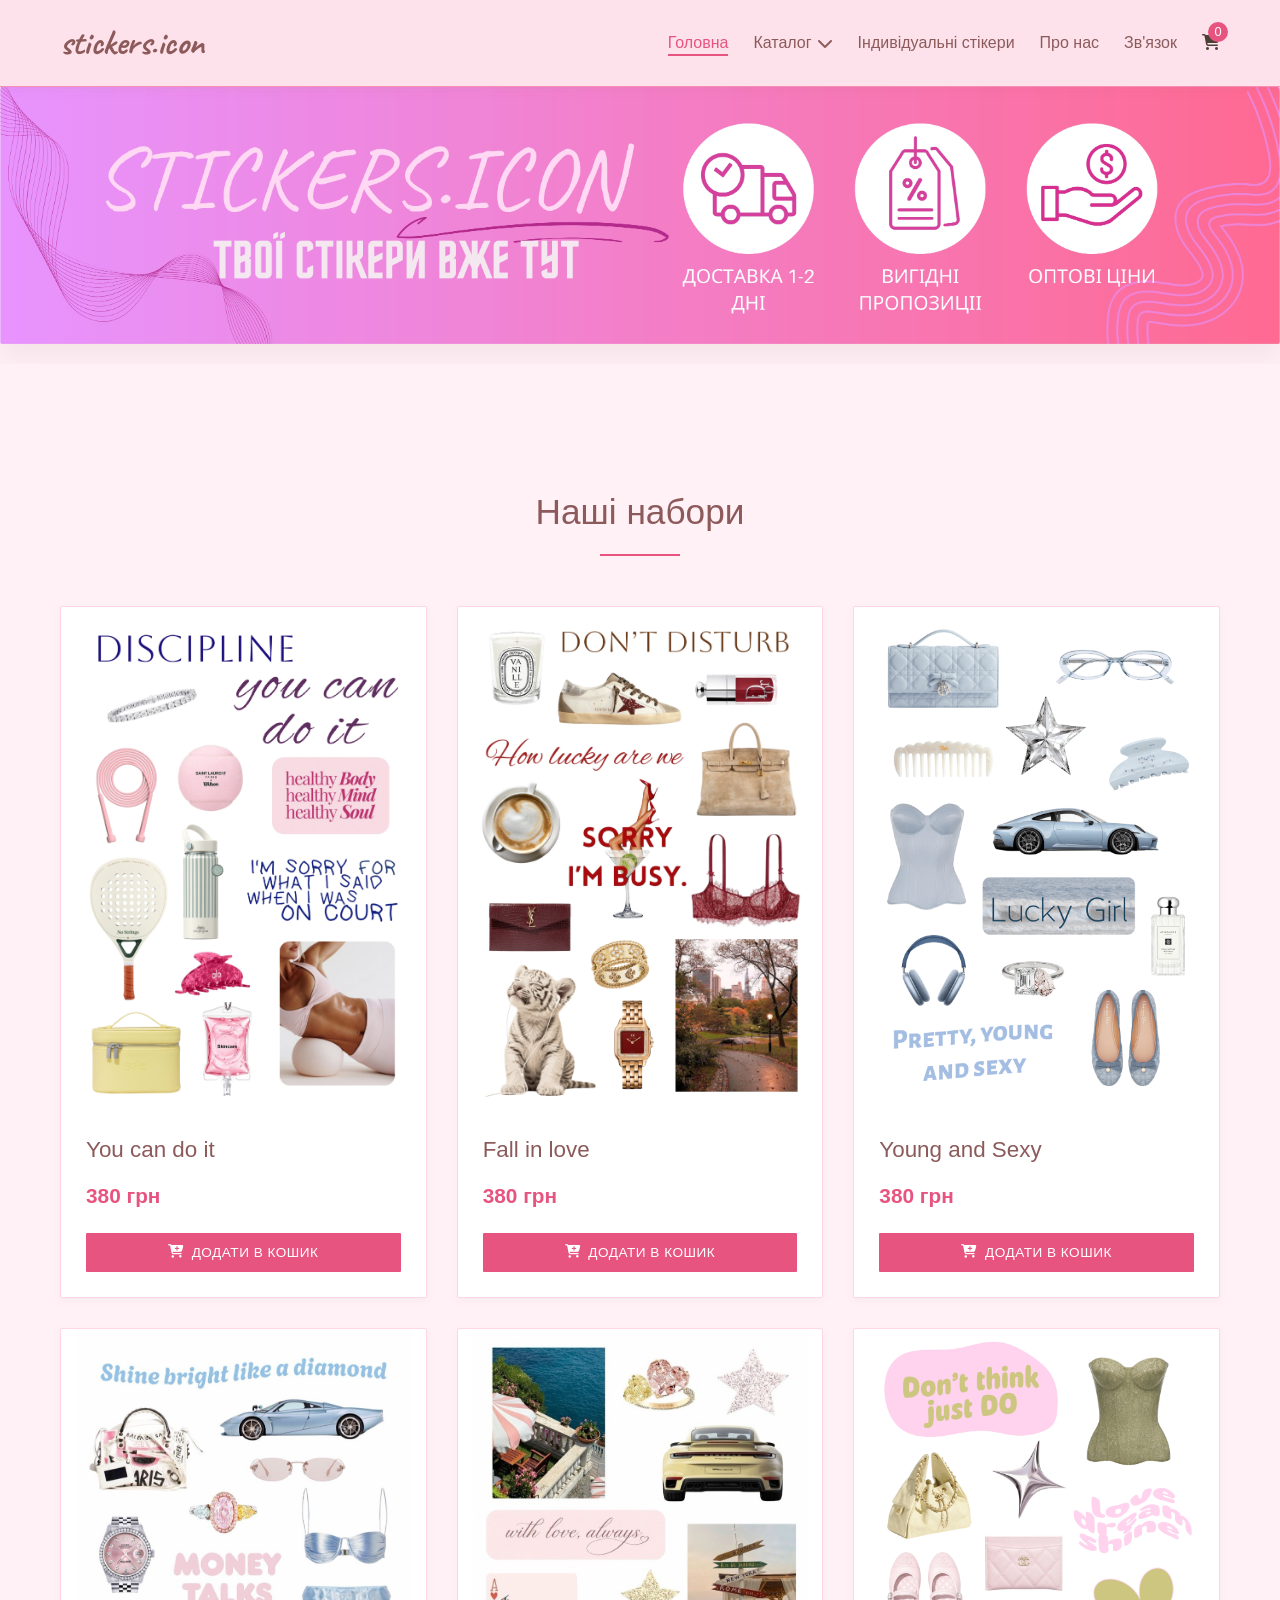
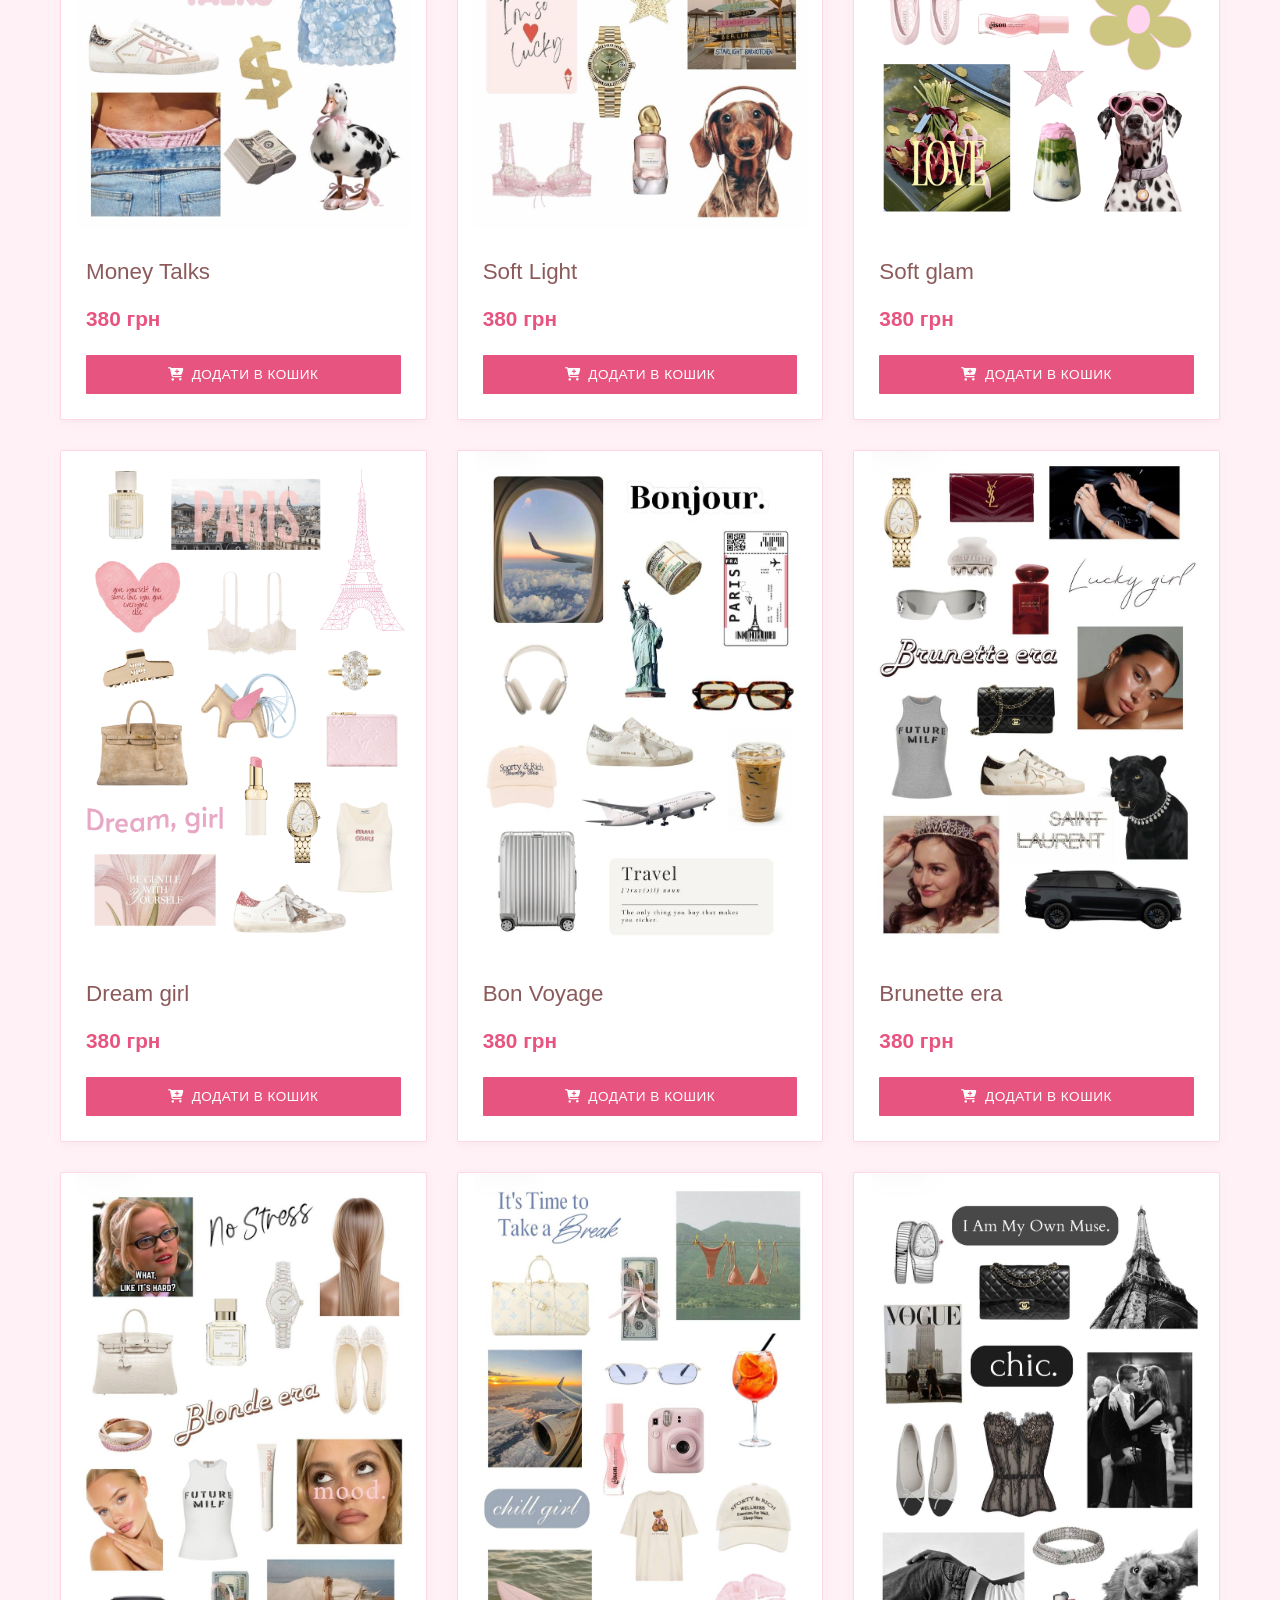
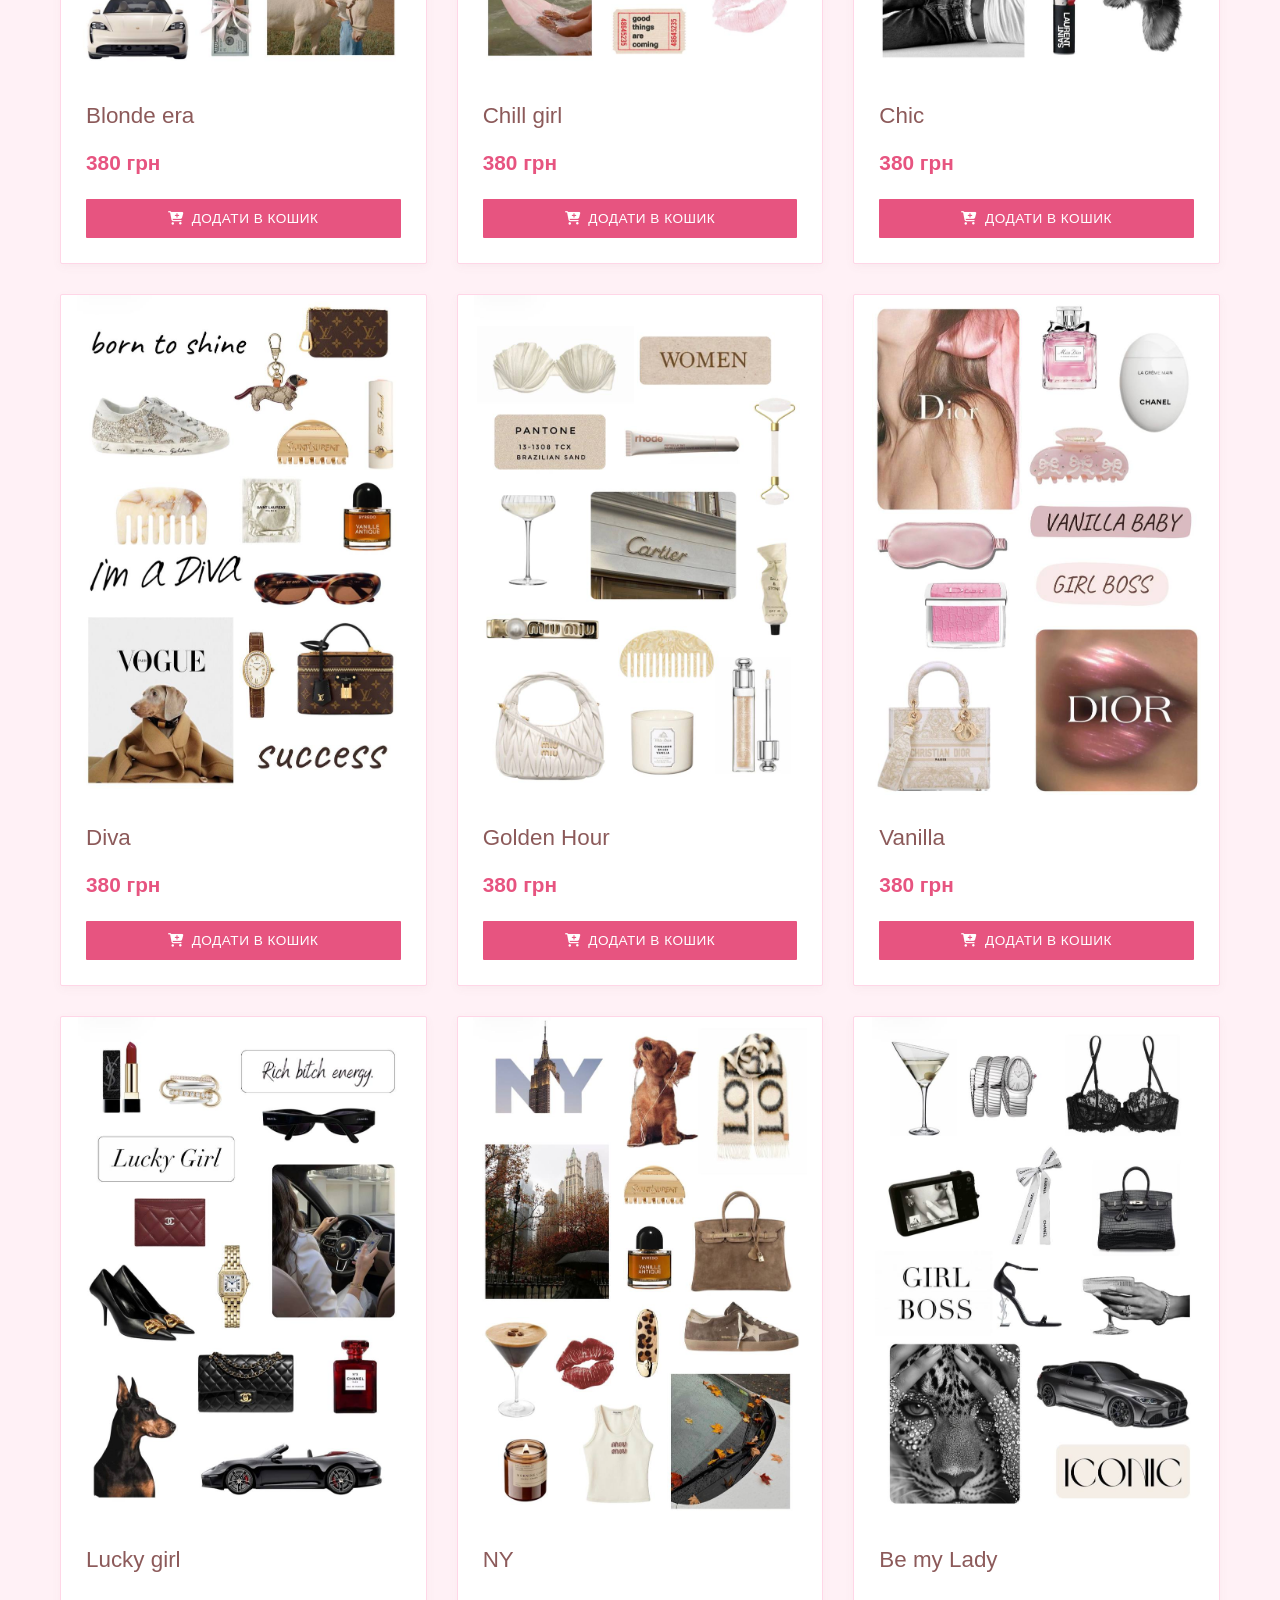
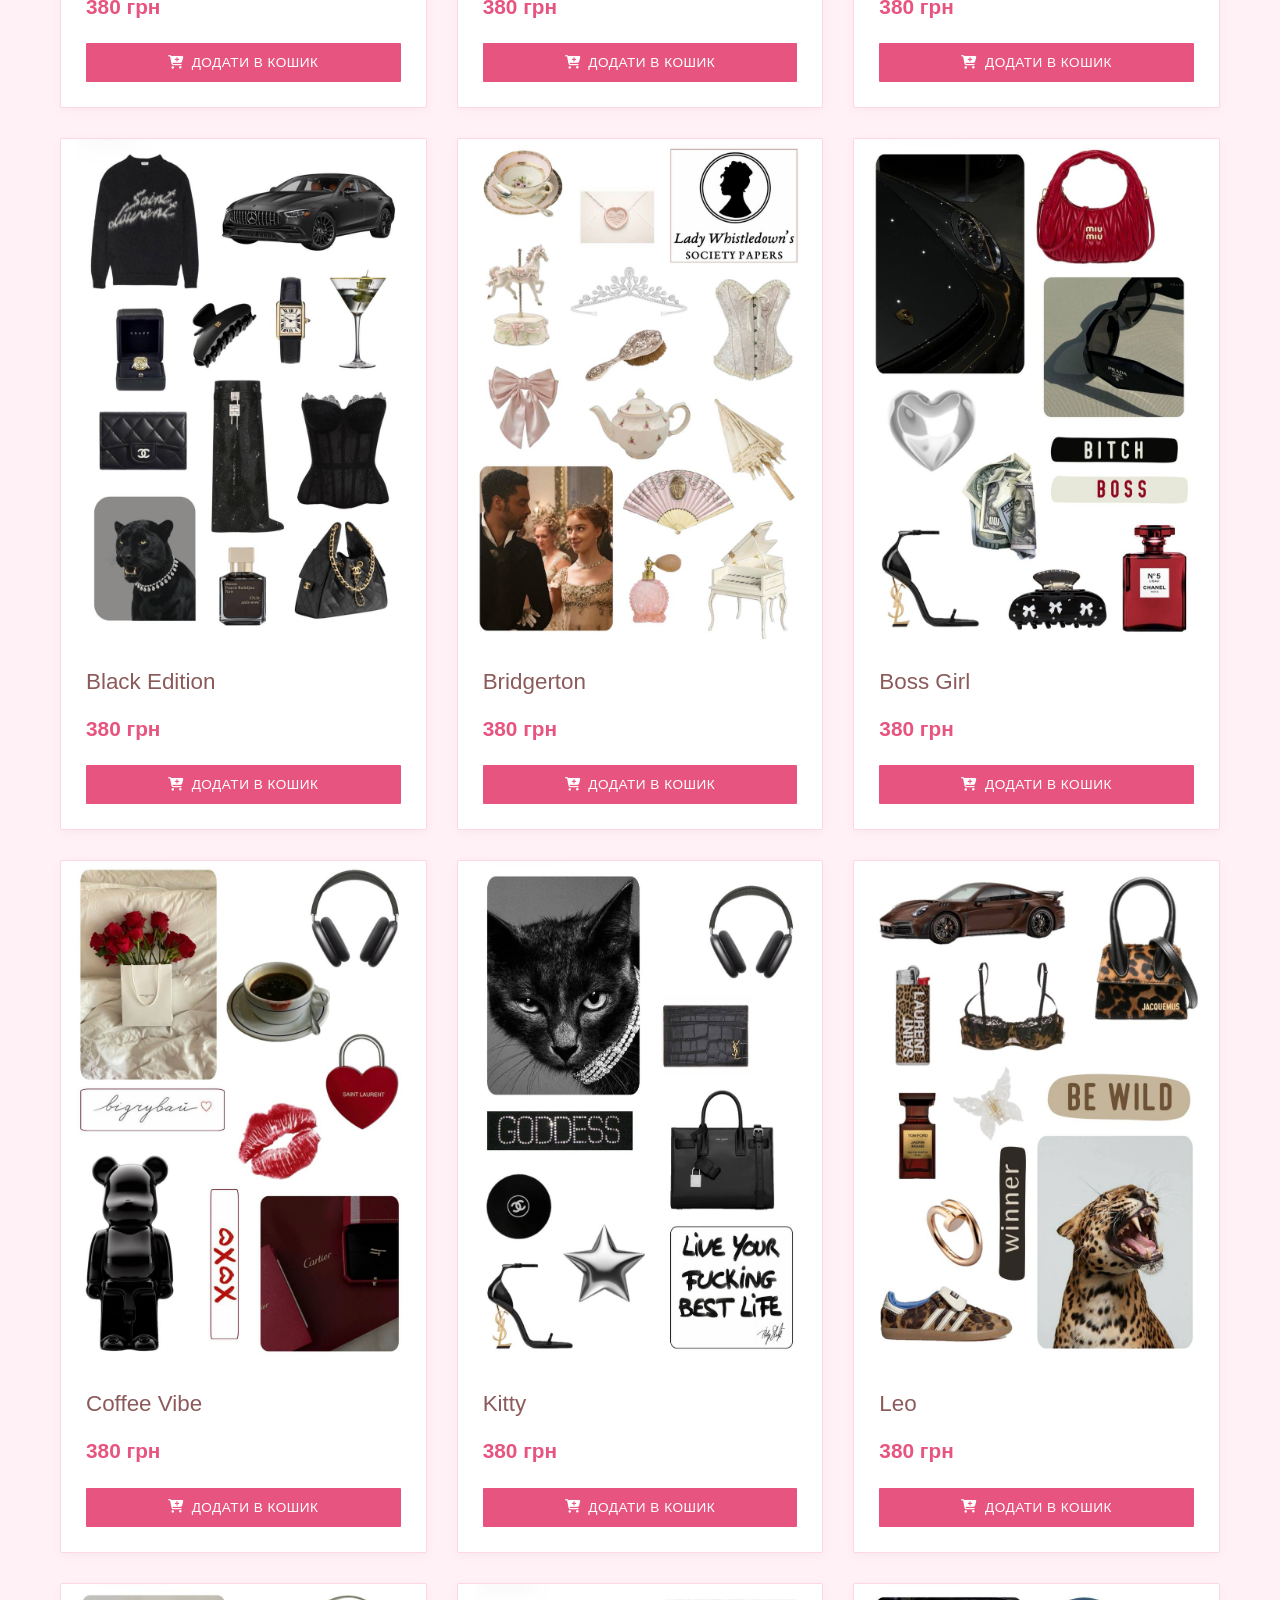
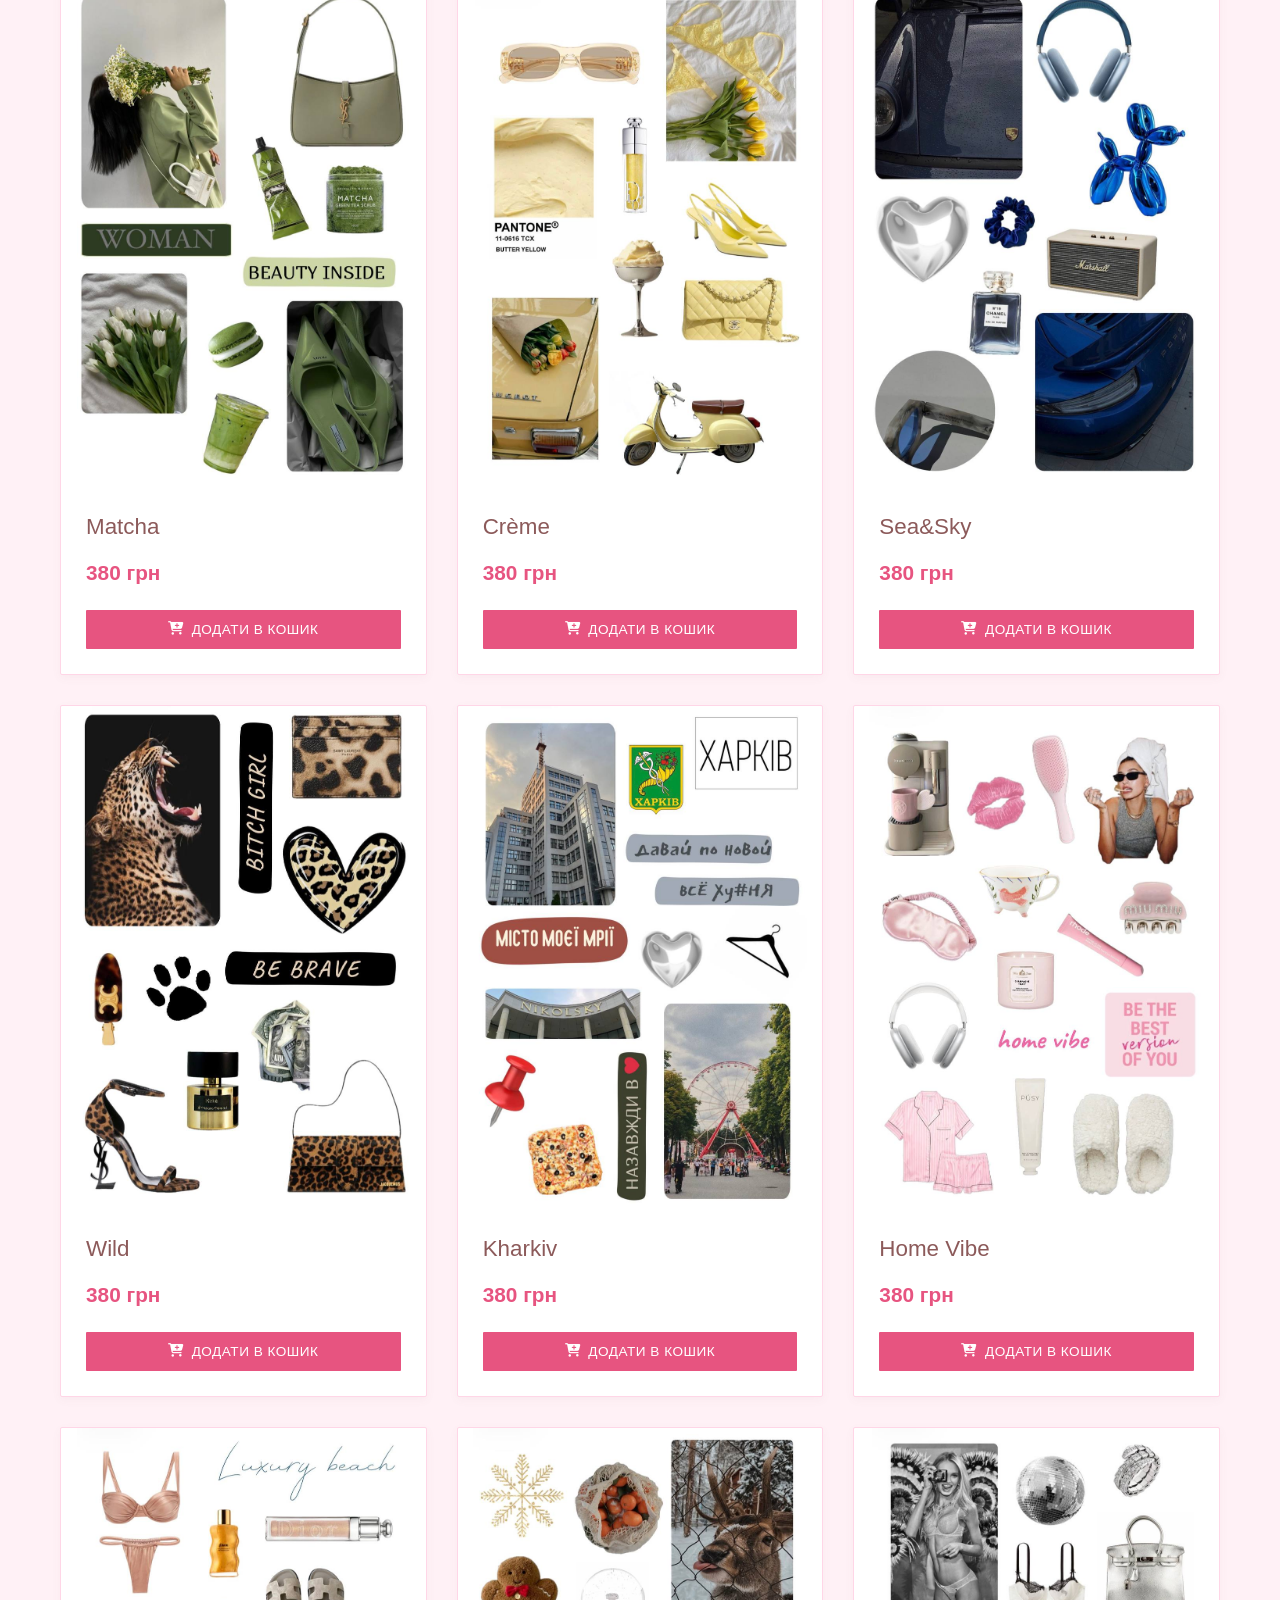
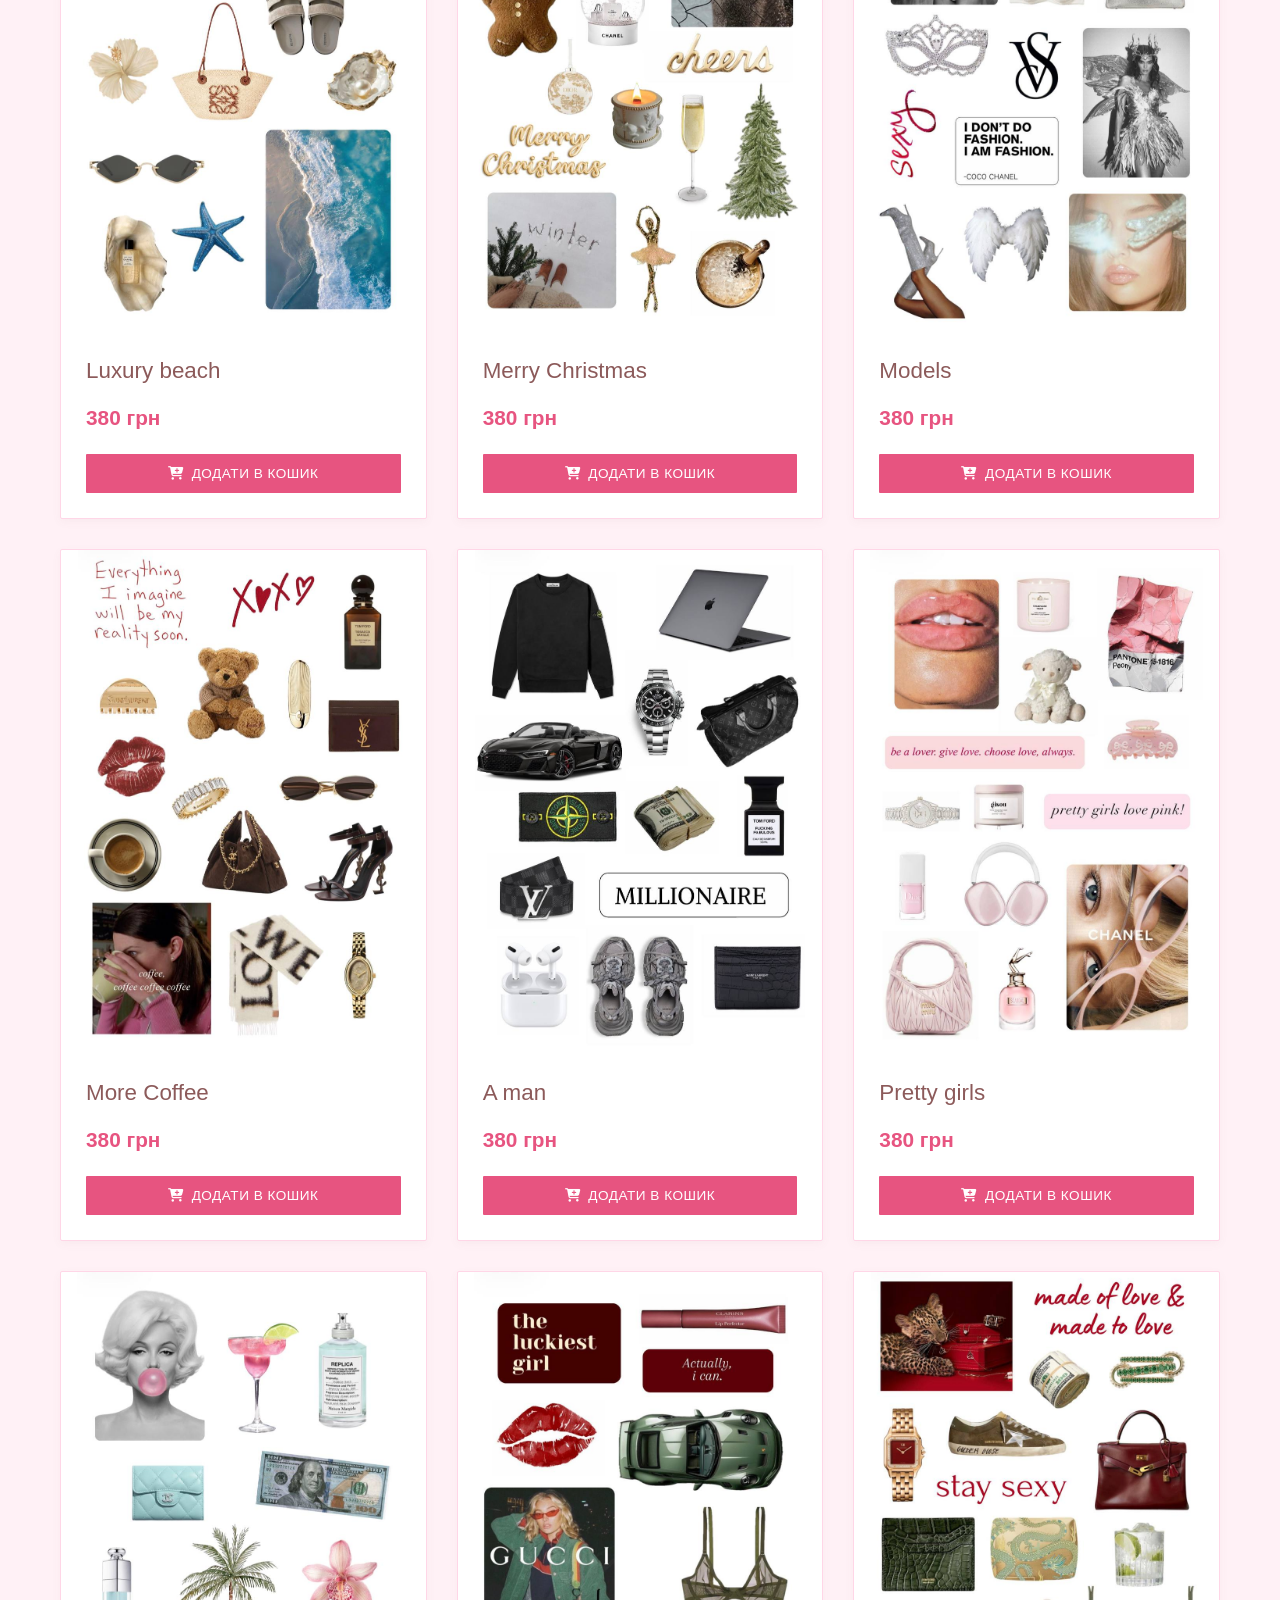
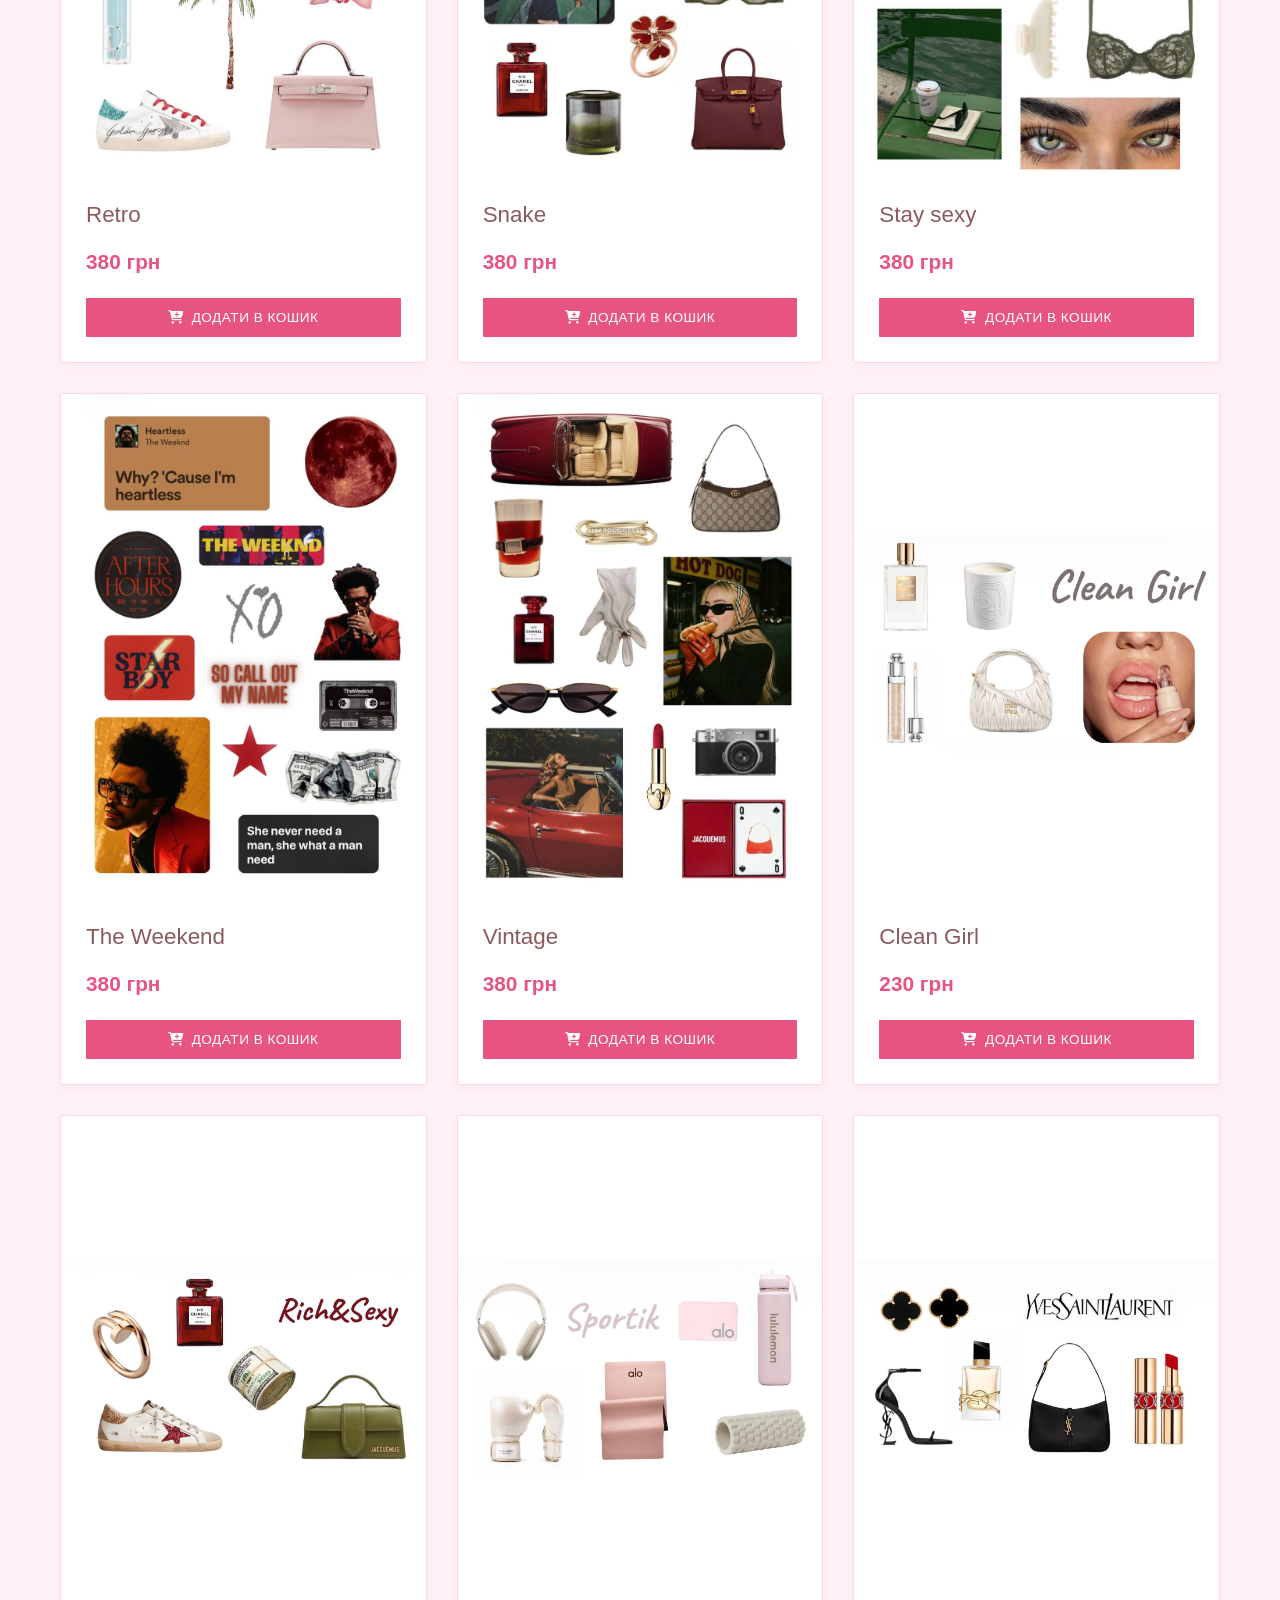
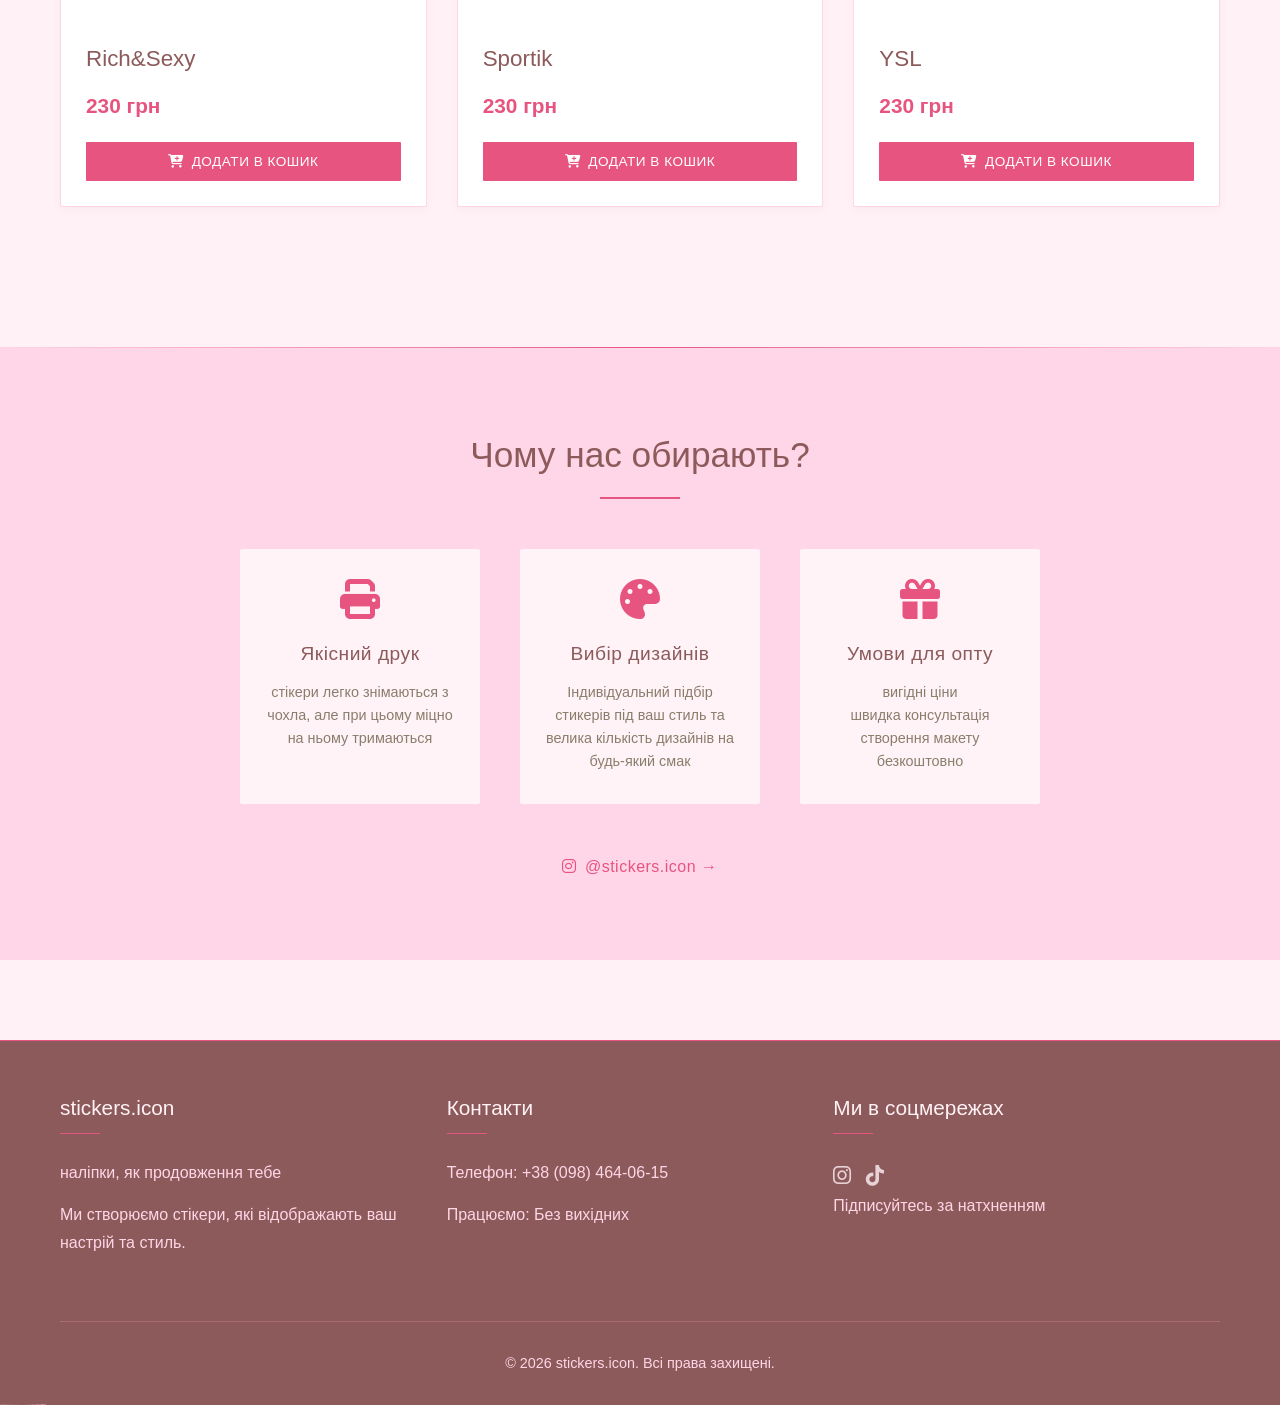
==== commit 6af3e1e5: "add stickers" ====
--- a/index.html
+++ b/index.html
@@ -327,7 +327,7 @@
               margin-right: auto;
             "
           >
-            Співпраця з бізнесами та оптовими покупцями. Великі об'єми, індивідуальні умови, вигідні ціни.
+            
           </p>
 
           <div class="wholesale-gallery">
@@ -505,6 +505,28 @@
 
       // Product data
       const products = [
+        {
+          id: 42,
+          name: "You can do it",
+          description: "10-15 стикерів • premium print",
+          price: 380,
+          count: "10-15 стикерів",
+          finish: "Wild",
+          print: "premium print",
+          image: "stickers_images/catalog/you can do it.jpg",
+          image2: "",
+        },
+        {
+          id: 43,
+          name: "Fall in love",
+          description: "10-15 стикерів • premium print",
+          price: 380,
+          count: "10-15 стикерів",
+          finish: "Wild",
+          print: "premium print",
+          image: "stickers_images/catalog/fall in love.jpg",
+          image2: "",
+        },
         {
           id: 1,
           name: "Young and Sexy",
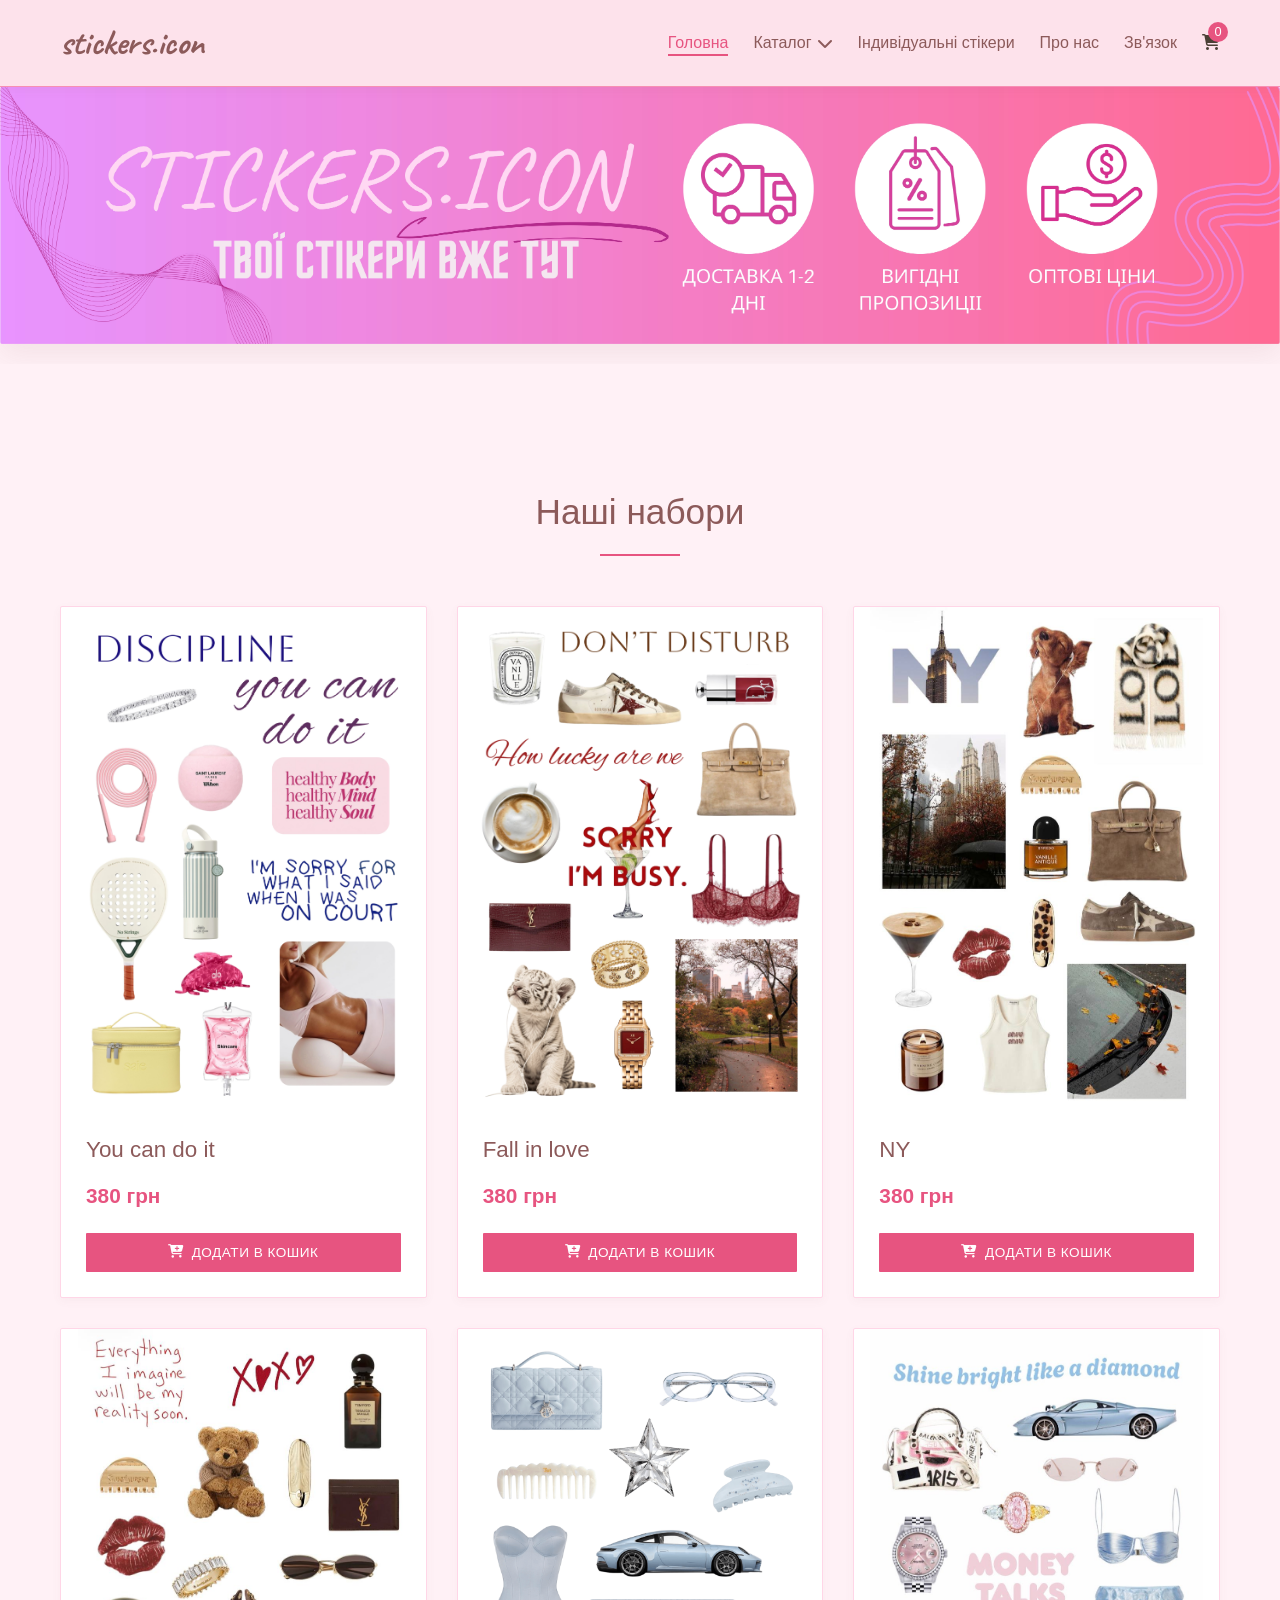
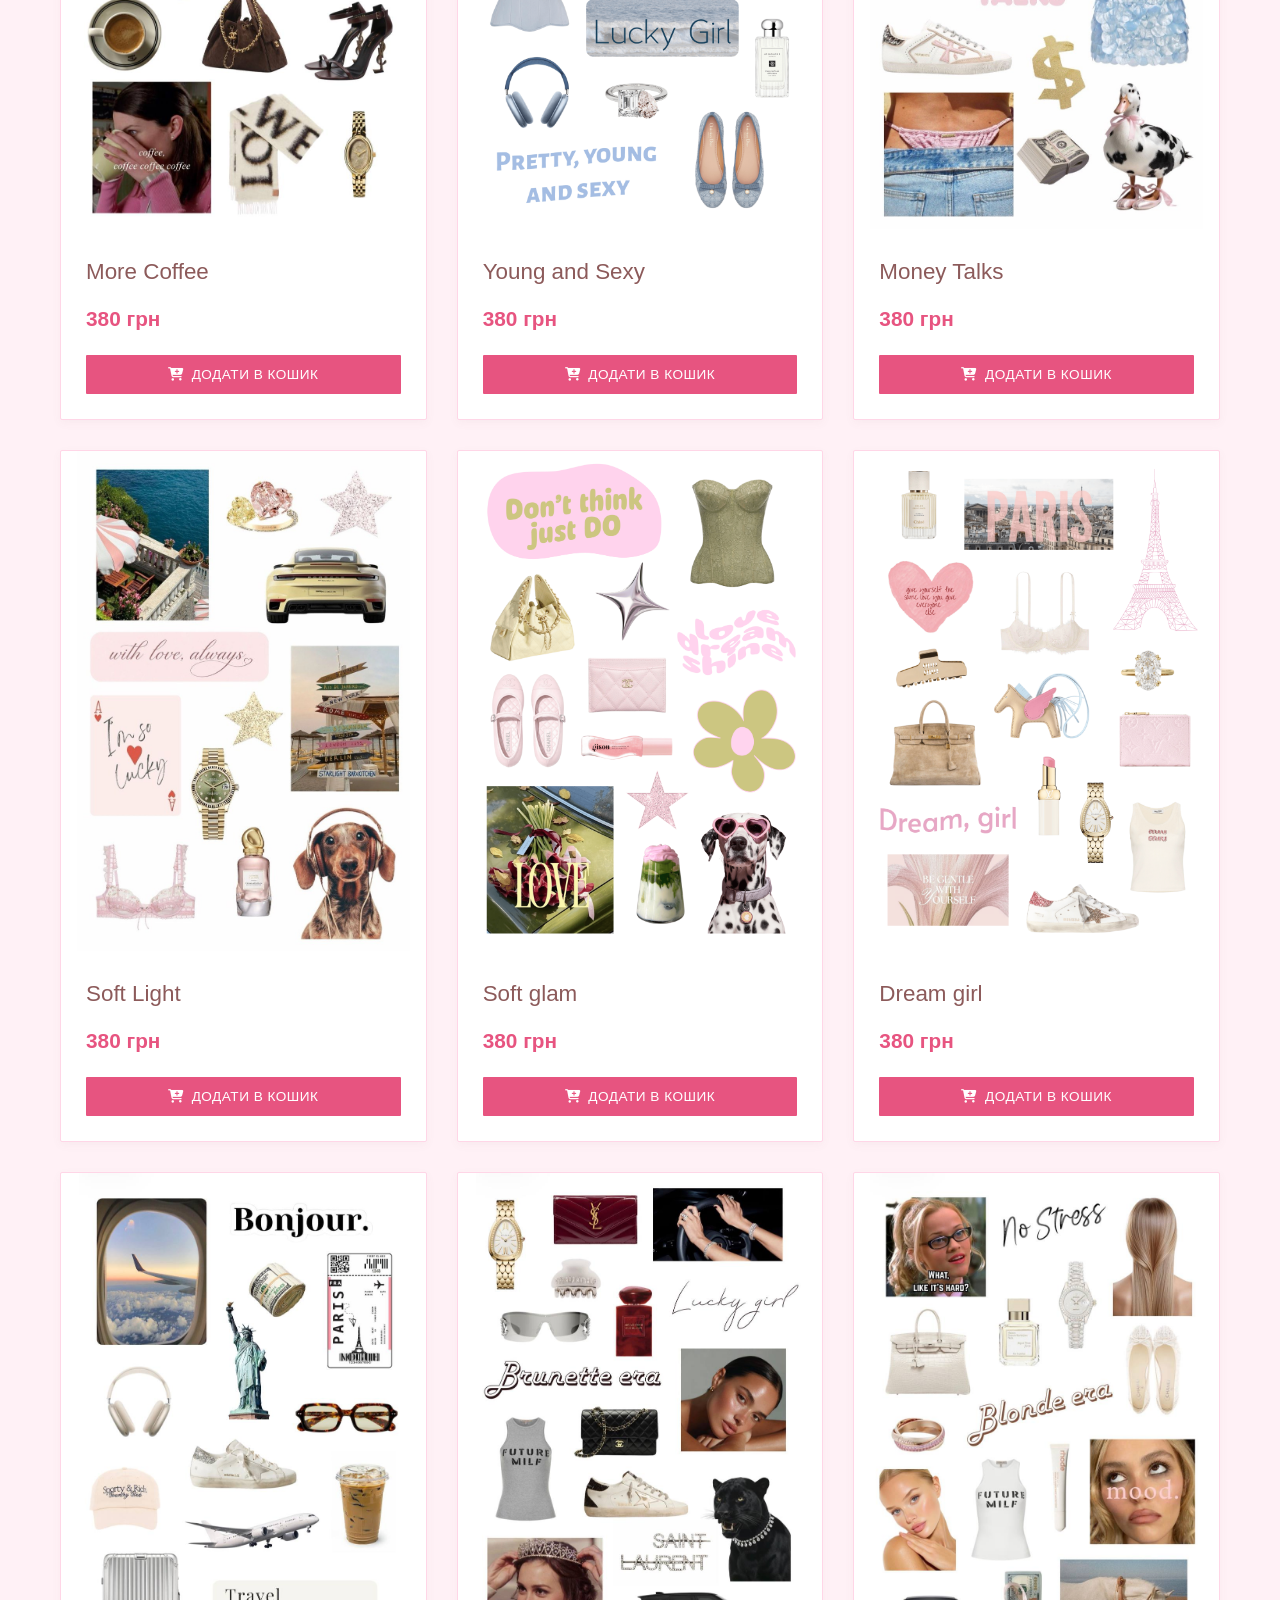
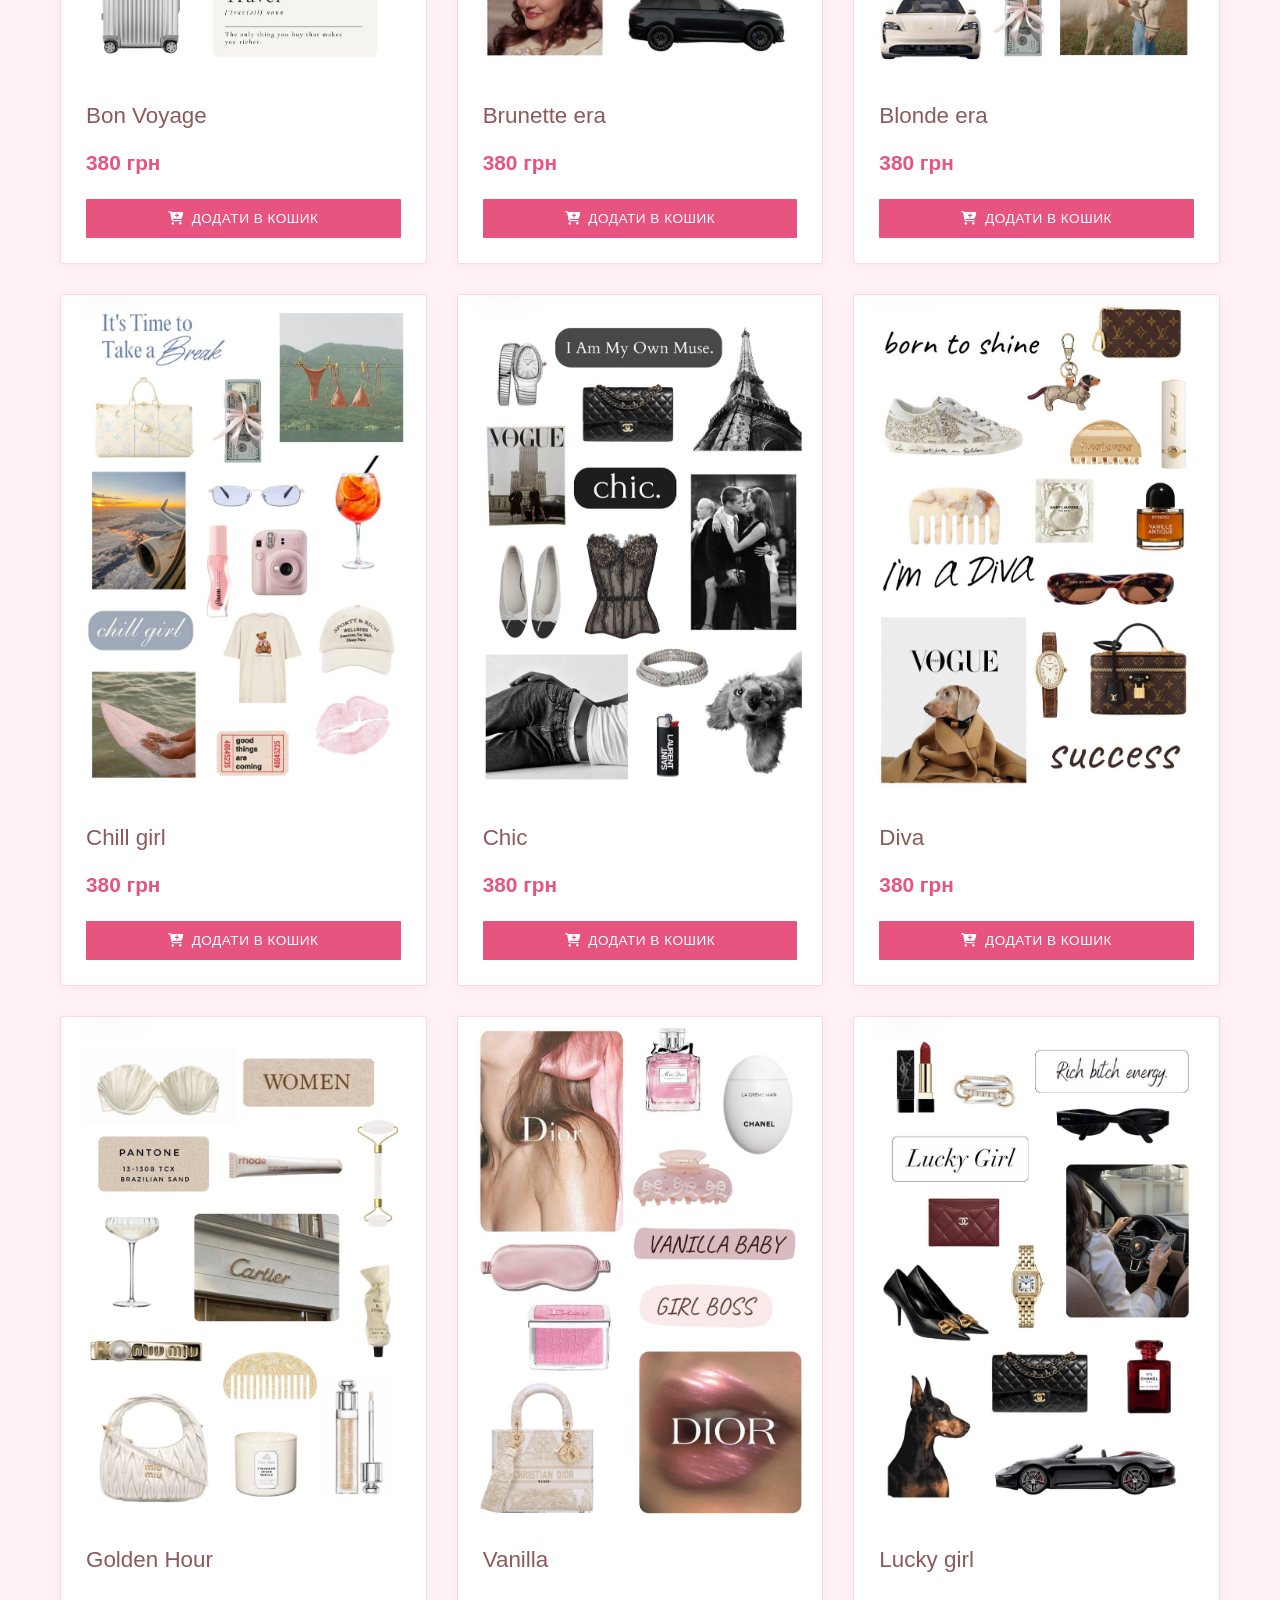
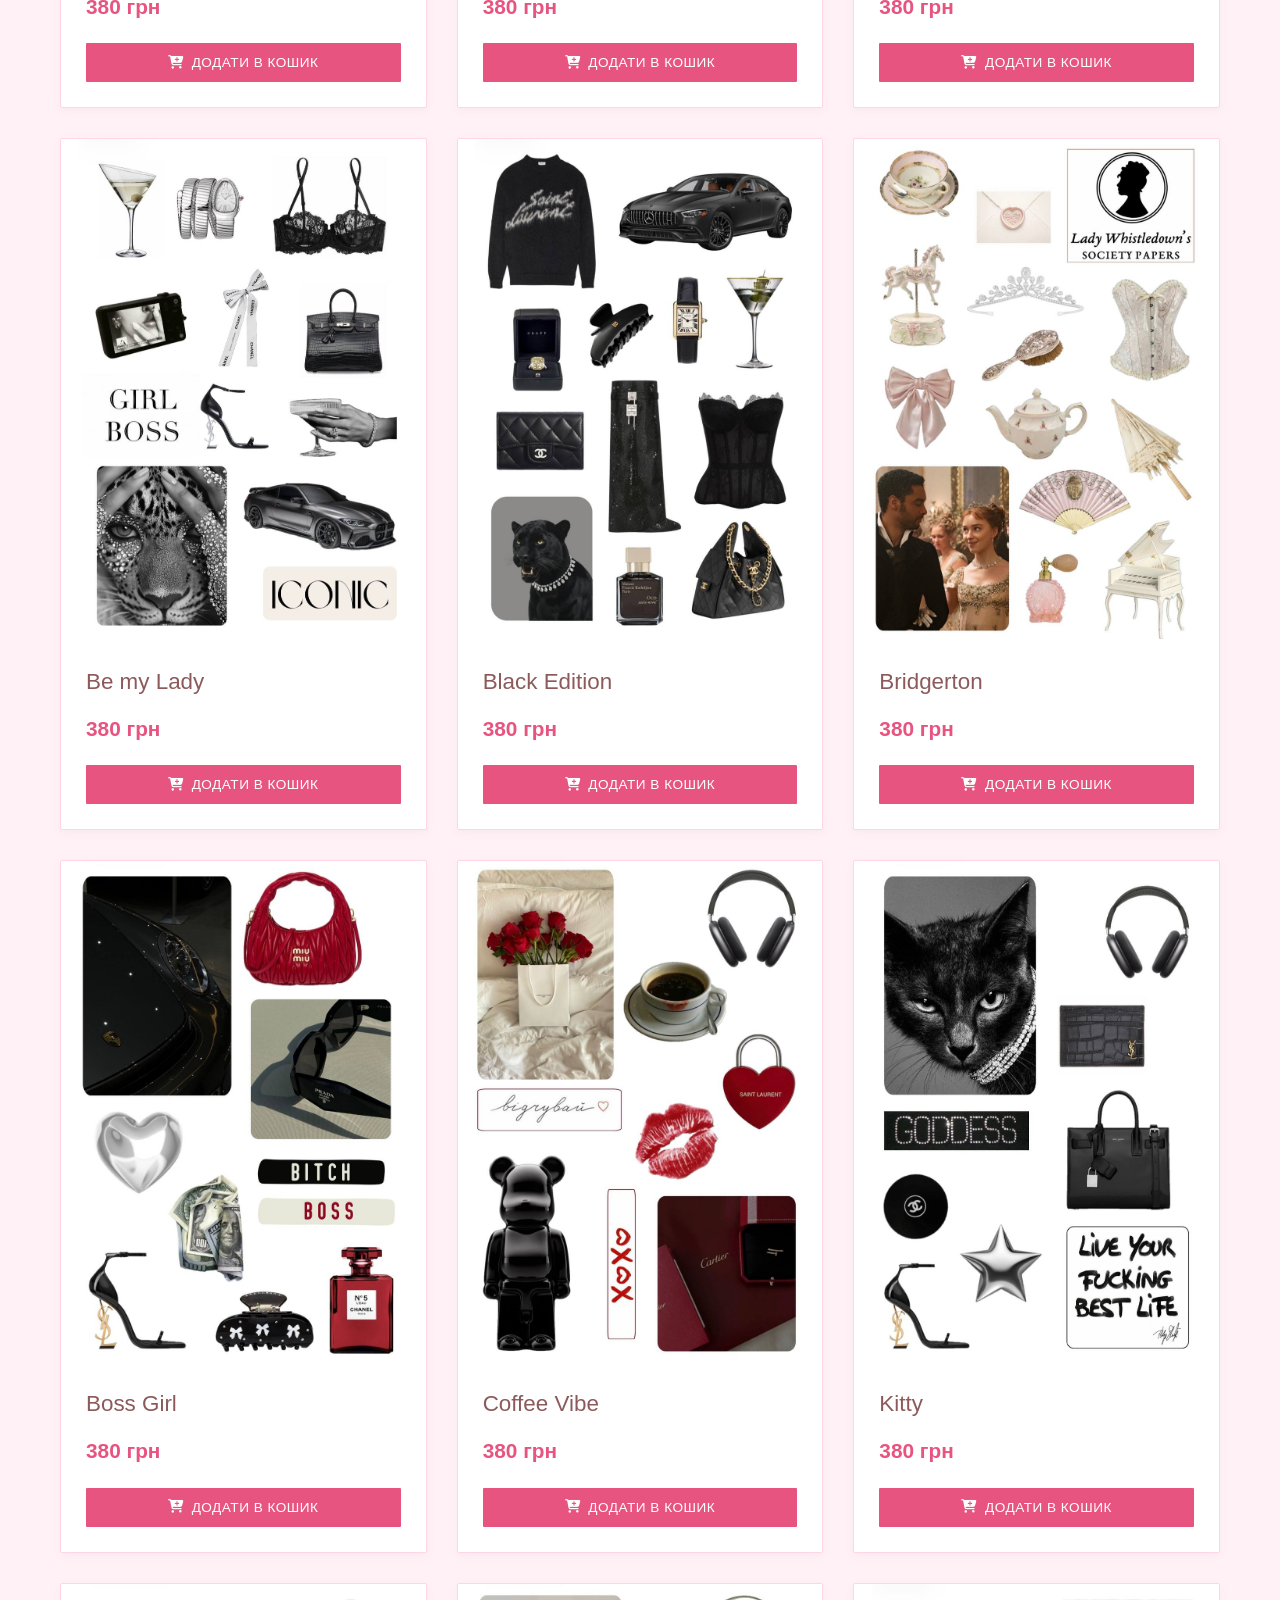
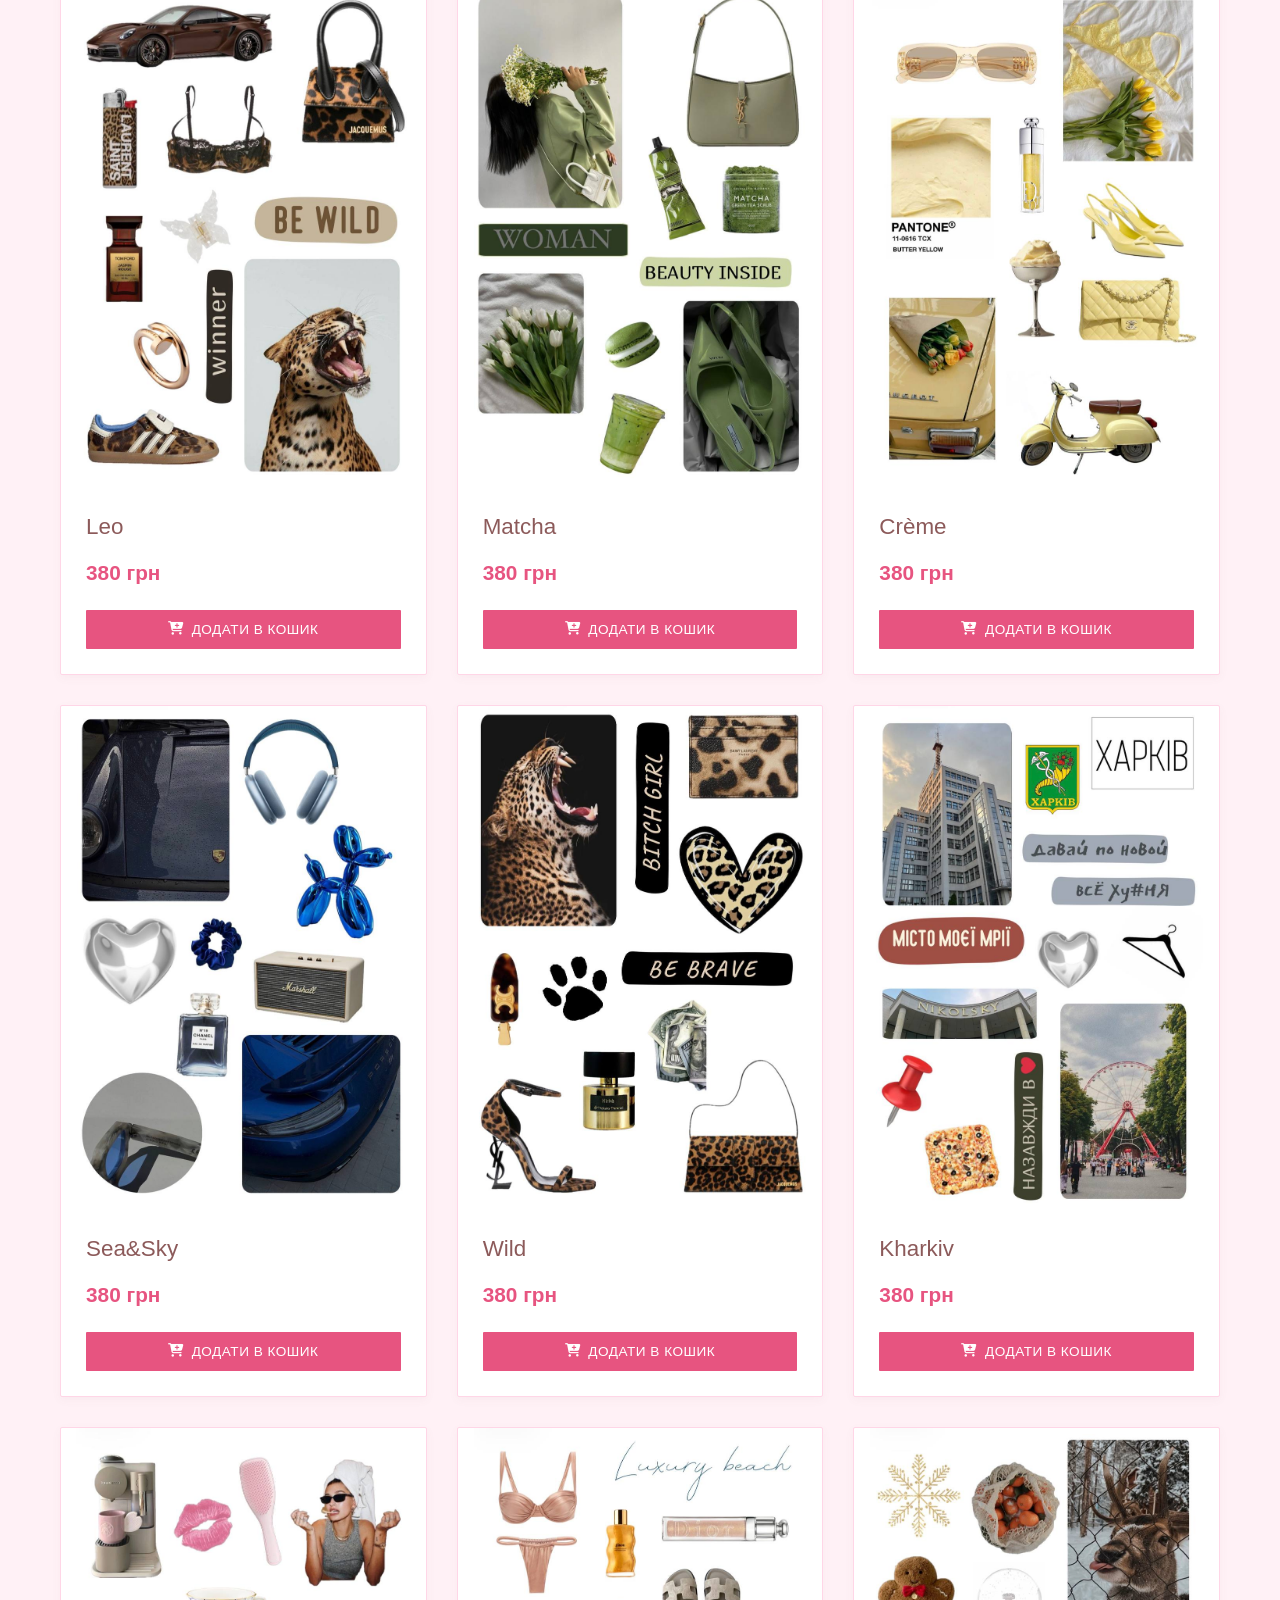
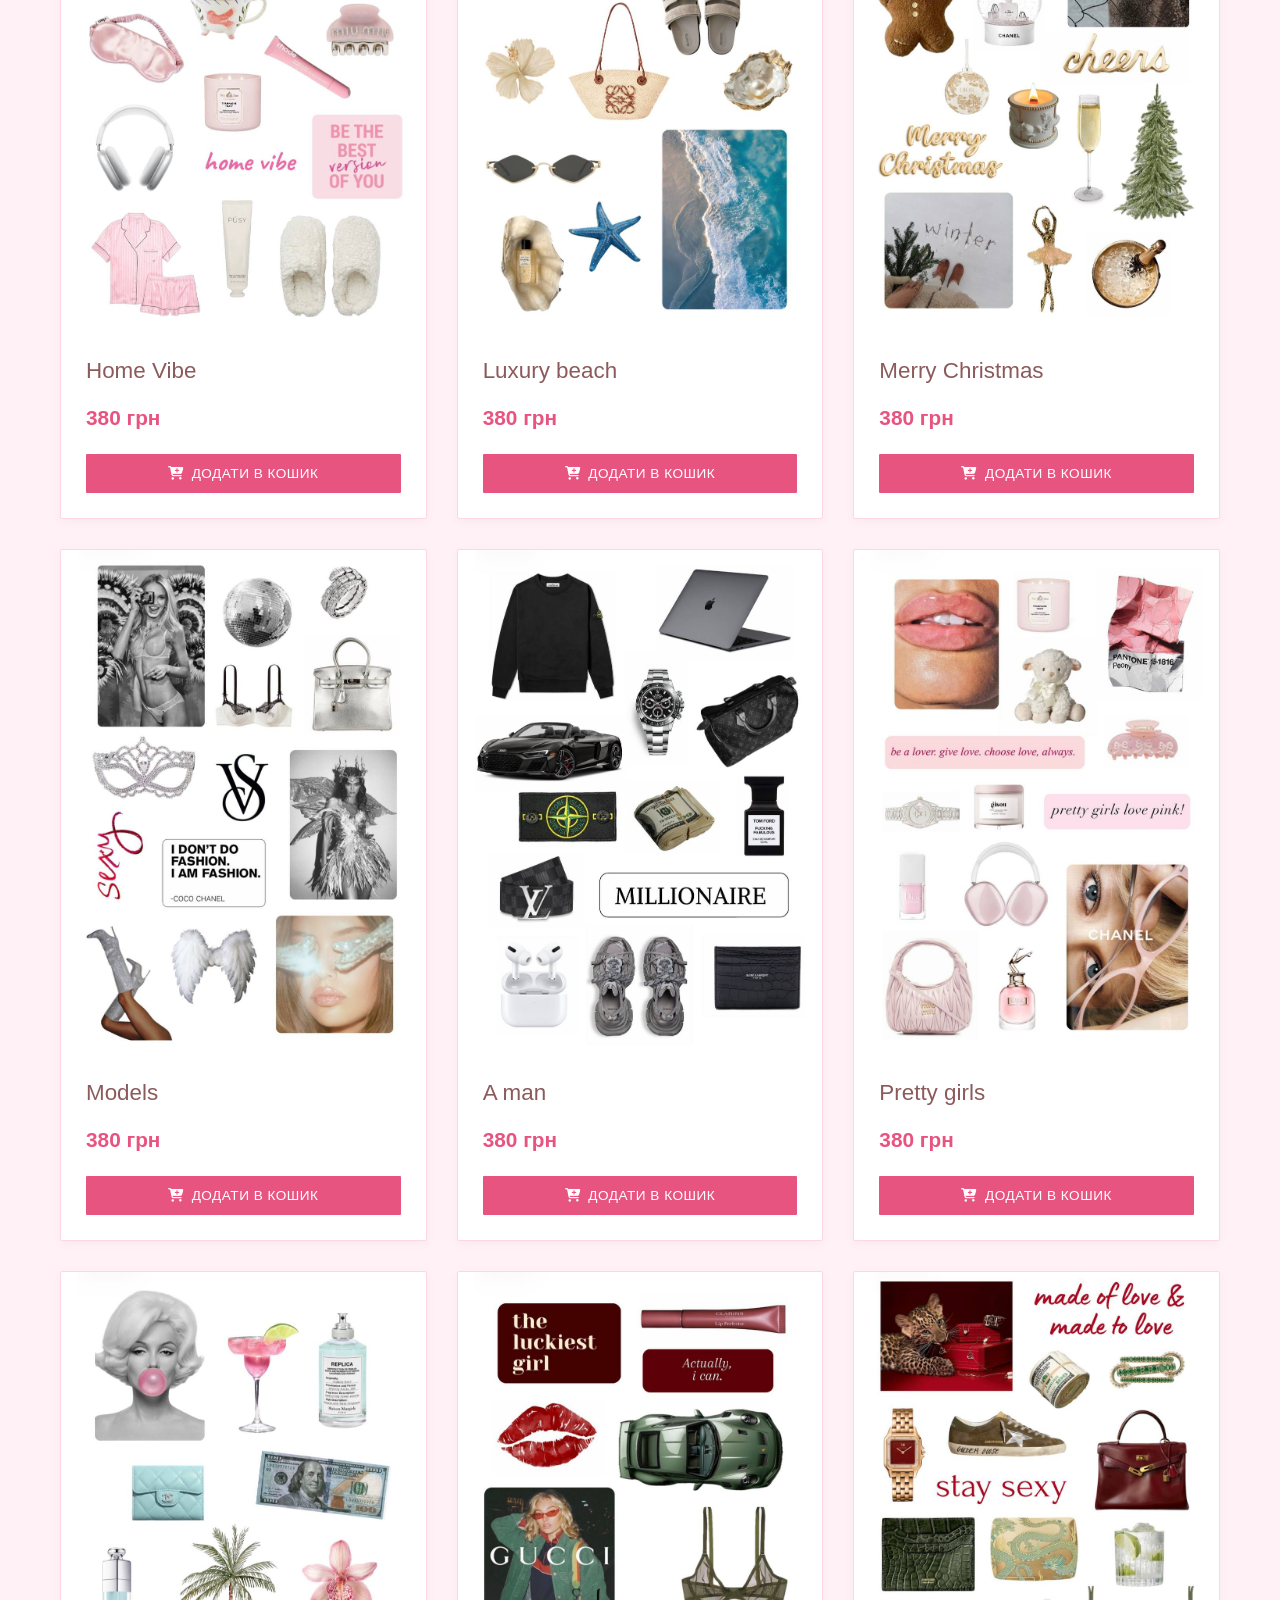
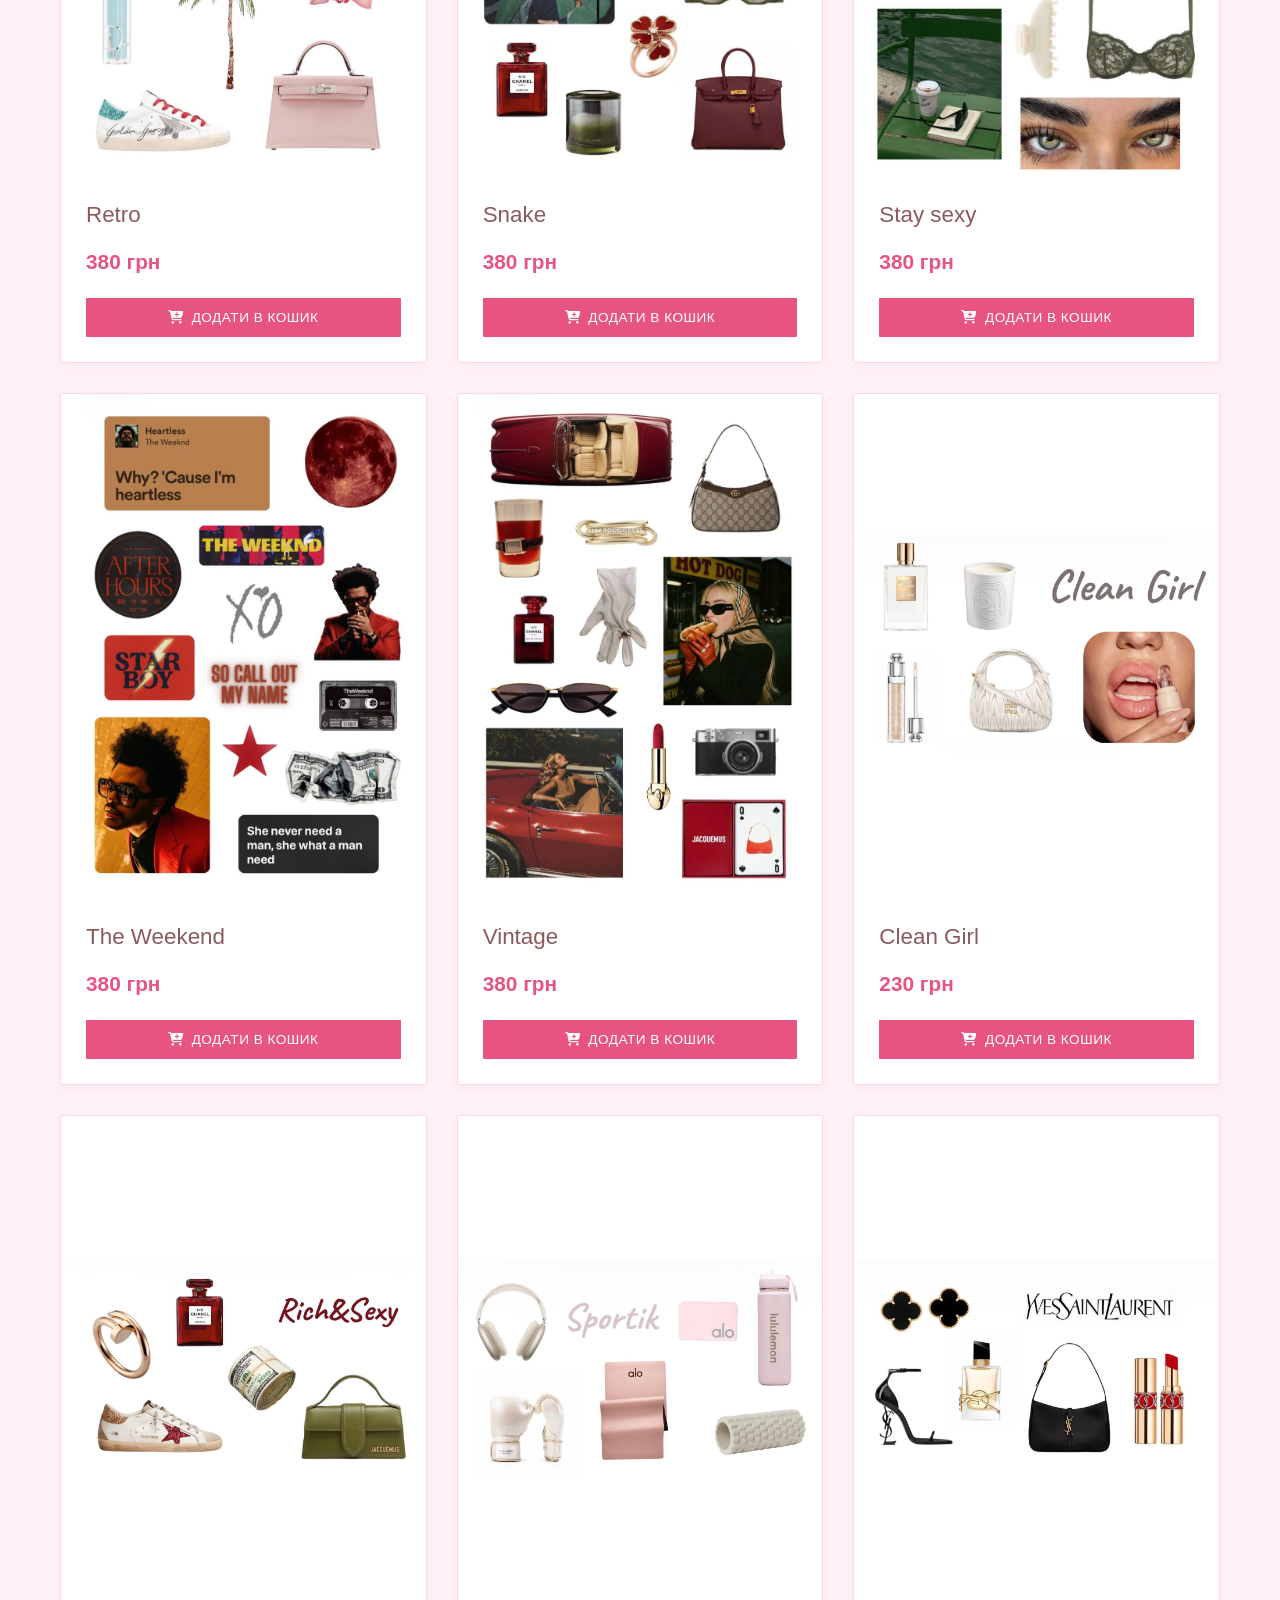
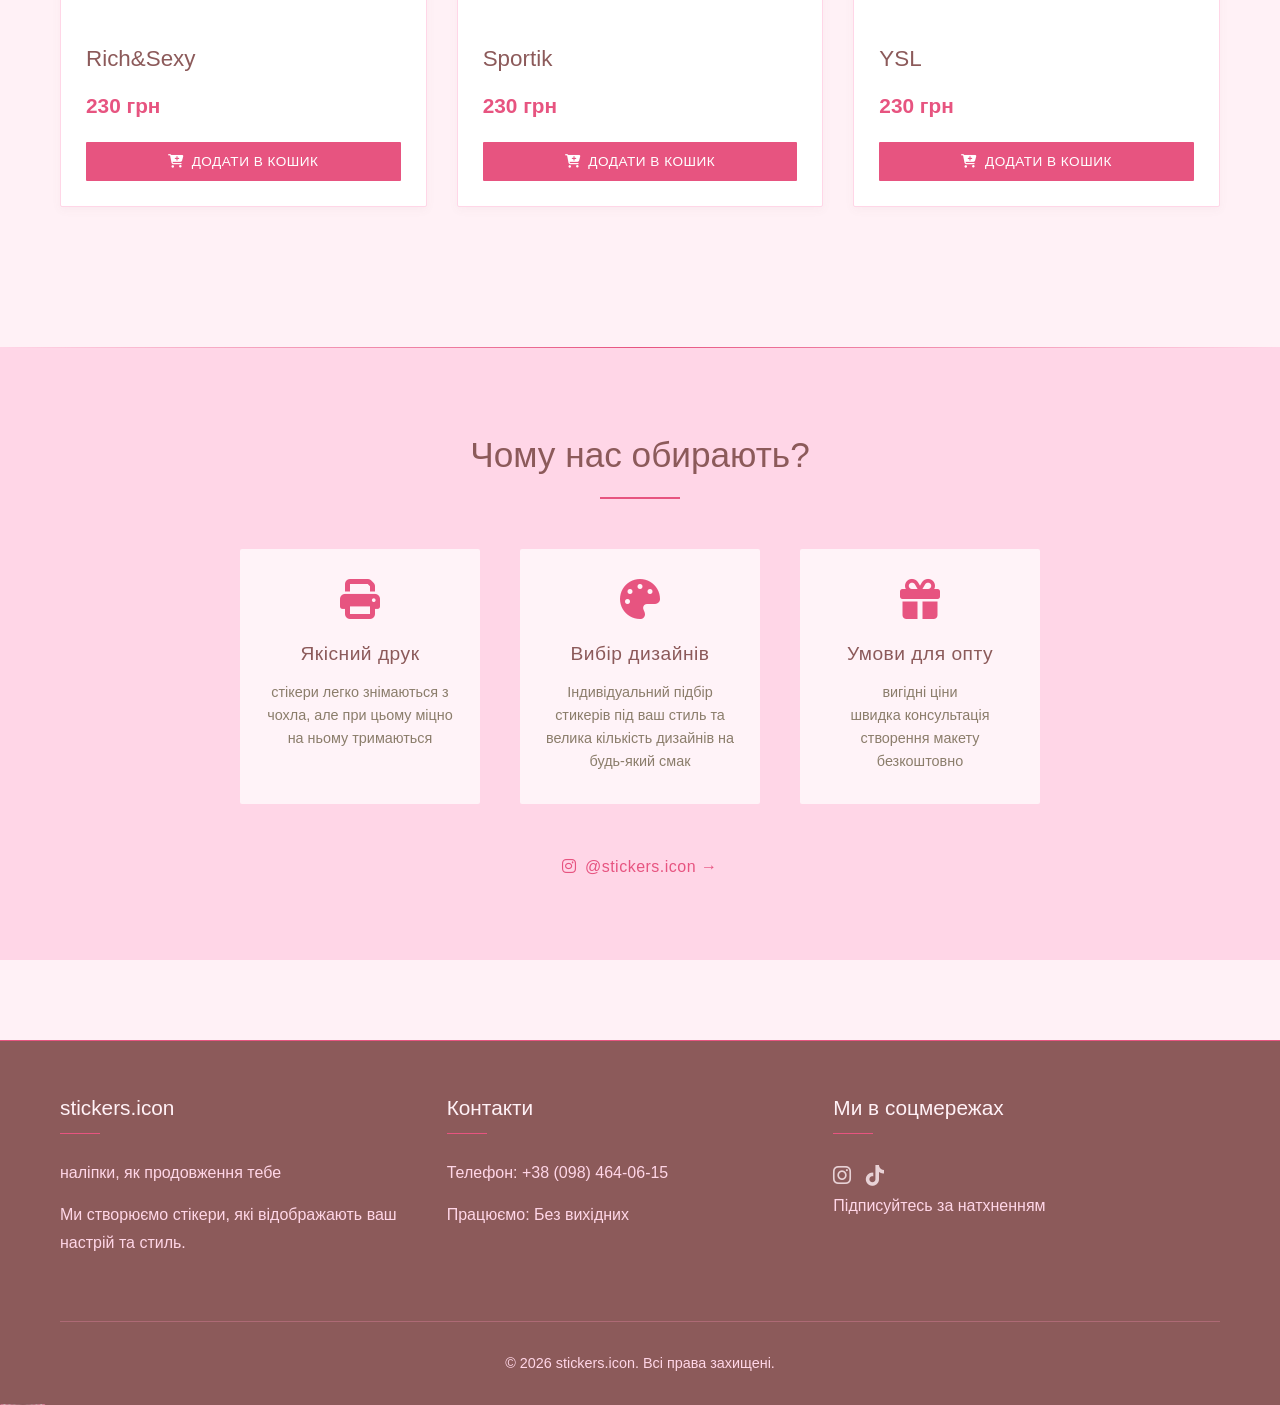
==== commit a47512c3: "change" ====
--- a/index.html
+++ b/index.html
@@ -506,7 +506,7 @@
       // Product data
       const products = [
         {
-          id: 42,
+          id: 44,
           name: "You can do it",
           description: "10-15 стикерів • premium print",
           price: 380,
@@ -517,7 +517,7 @@
           image2: "",
         },
         {
-          id: 43,
+          id: 45,
           name: "Fall in love",
           description: "10-15 стикерів • premium print",
           price: 380,
@@ -525,6 +525,28 @@
           finish: "Wild",
           print: "premium print",
           image: "stickers_images/catalog/fall in love.jpg",
+          image2: "",
+        },
+        {
+          id: 13,
+          name: "NY",
+          description: "10-15 стикерів • premium print",
+          price: 380,
+          count: "10-15 стикерів",
+          finish: "Wild",
+          print: "premium print",
+          image: "stickers_images/catalog/NY.jpg",
+          image2: "",
+        },
+        {
+          id: 30,
+          name: "More Coffee",
+          description: "10-15 стикерів • premium print",
+          price: 380,
+          count: "10-15 стикерів",
+          finish: "Wild",
+          print: "premium print",
+          image: "stickers_images/catalog/more coffe.jpg",
           image2: "",
         },
         {
@@ -560,6 +582,7 @@
           image: "stickers_images/catalog/soft light.jpg",
           image2: "",
         },
+        
         {
           id: 2,
           name: "Soft glam",
@@ -681,17 +704,7 @@
           image: "stickers_images/catalog/lucky girl.jpg",
           image2: "",
         },
-        {
-          id: 13,
-          name: "NY",
-          description: "10-15 стикерів • premium print",
-          price: 380,
-          count: "10-15 стикерів",
-          finish: "Wild",
-          print: "premium print",
-          image: "stickers_images/catalog/NY.jpg",
-          image2: "",
-        },
+        
         {
           id: 14,
           name: "Be my Lady",
@@ -870,17 +883,7 @@
           image: "stickers_images/catalog/models.jpg",
           image2: "",
         },
-        {
-          id: 30,
-          name: "More Coffee",
-          description: "10-15 стикерів • premium print",
-          price: 380,
-          count: "10-15 стикерів",
-          finish: "Wild",
-          print: "premium print",
-          image: "stickers_images/catalog/more coffe.jpg",
-          image2: "",
-        },
+        
         {
           id: 31,
           name: "A man",
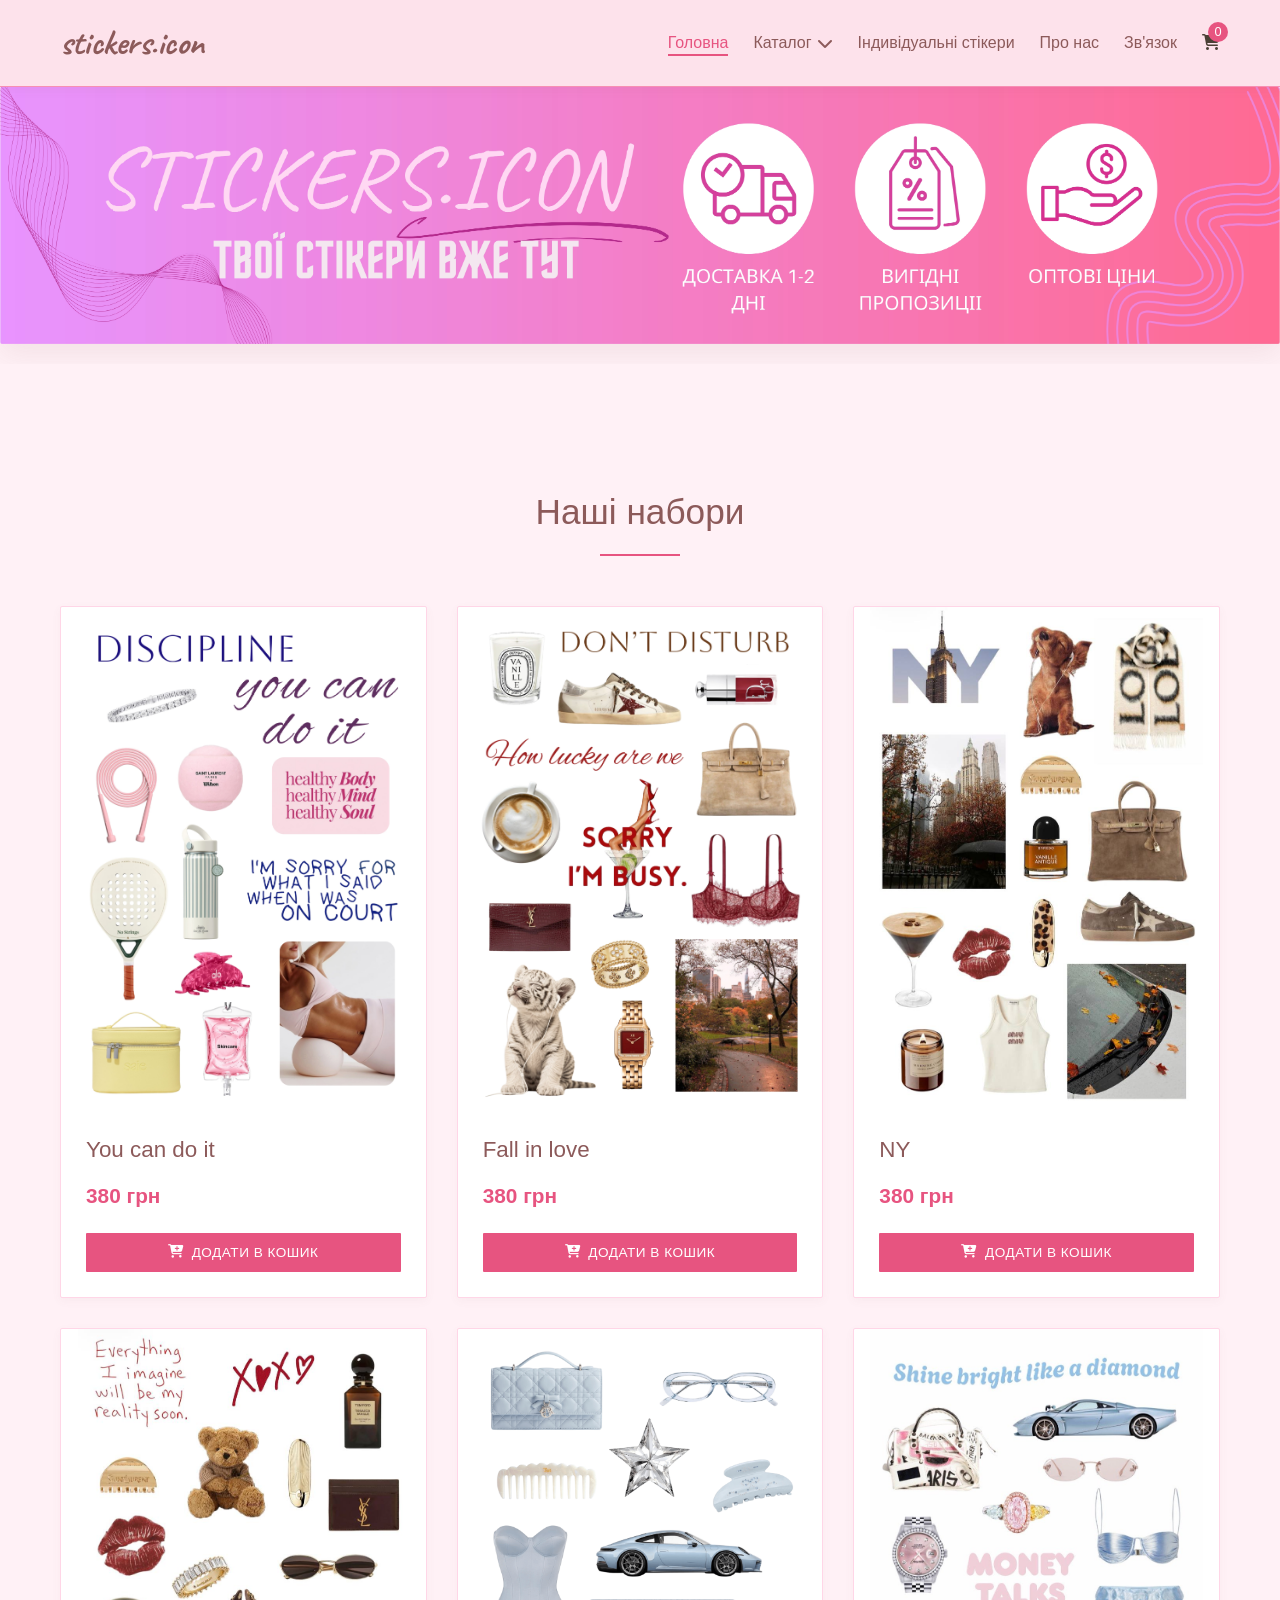
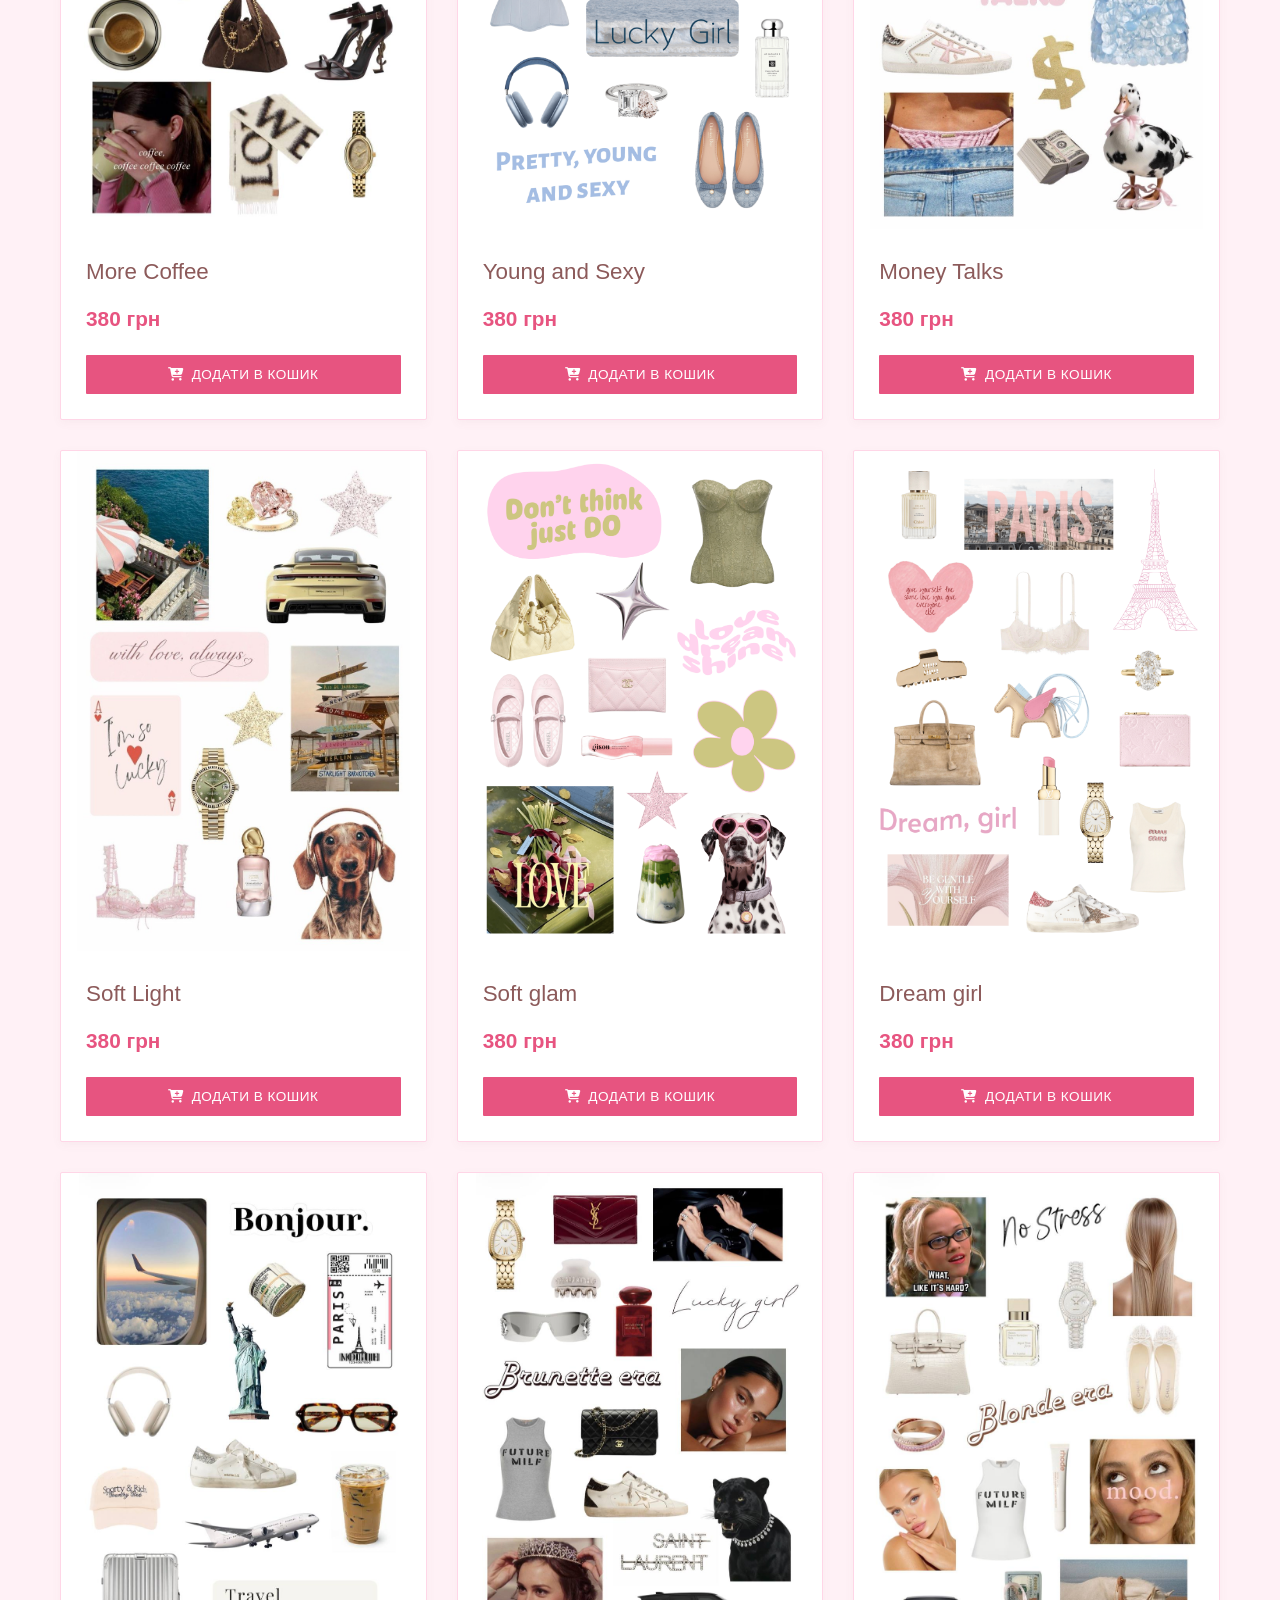
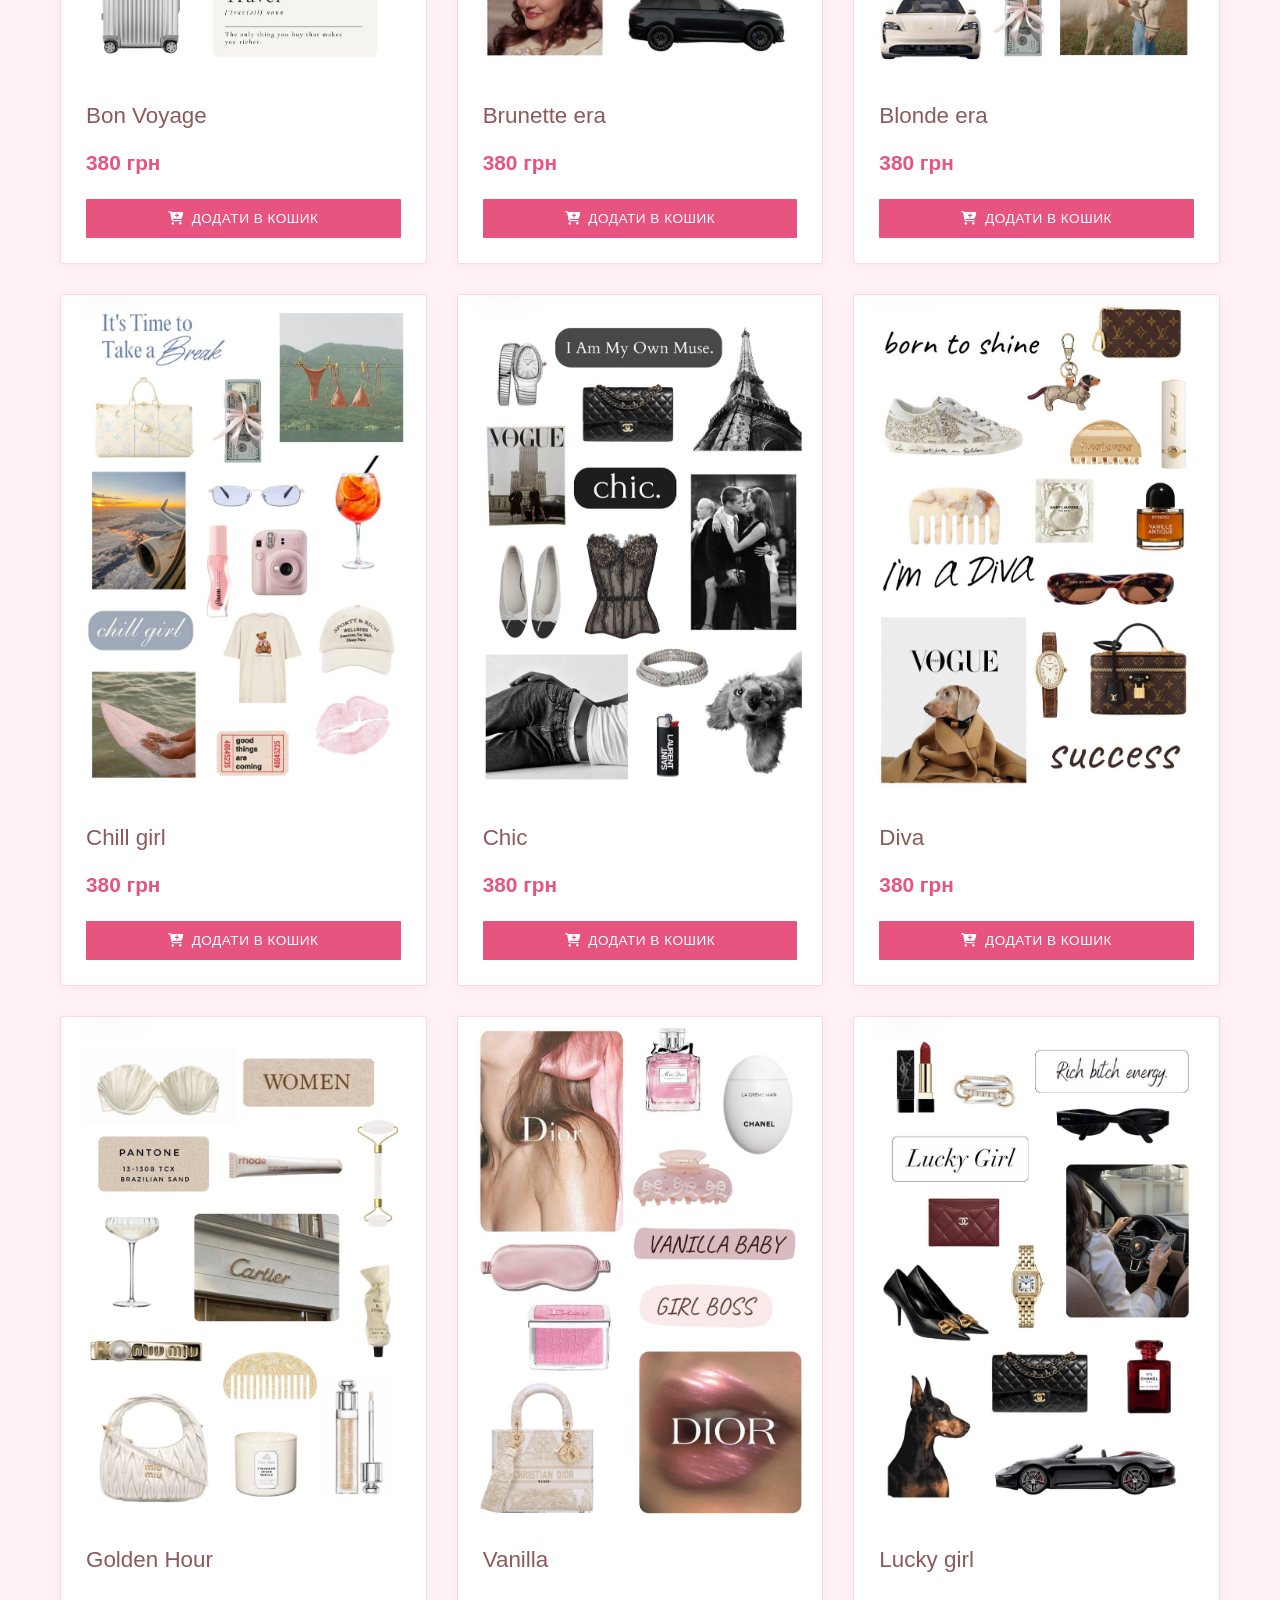
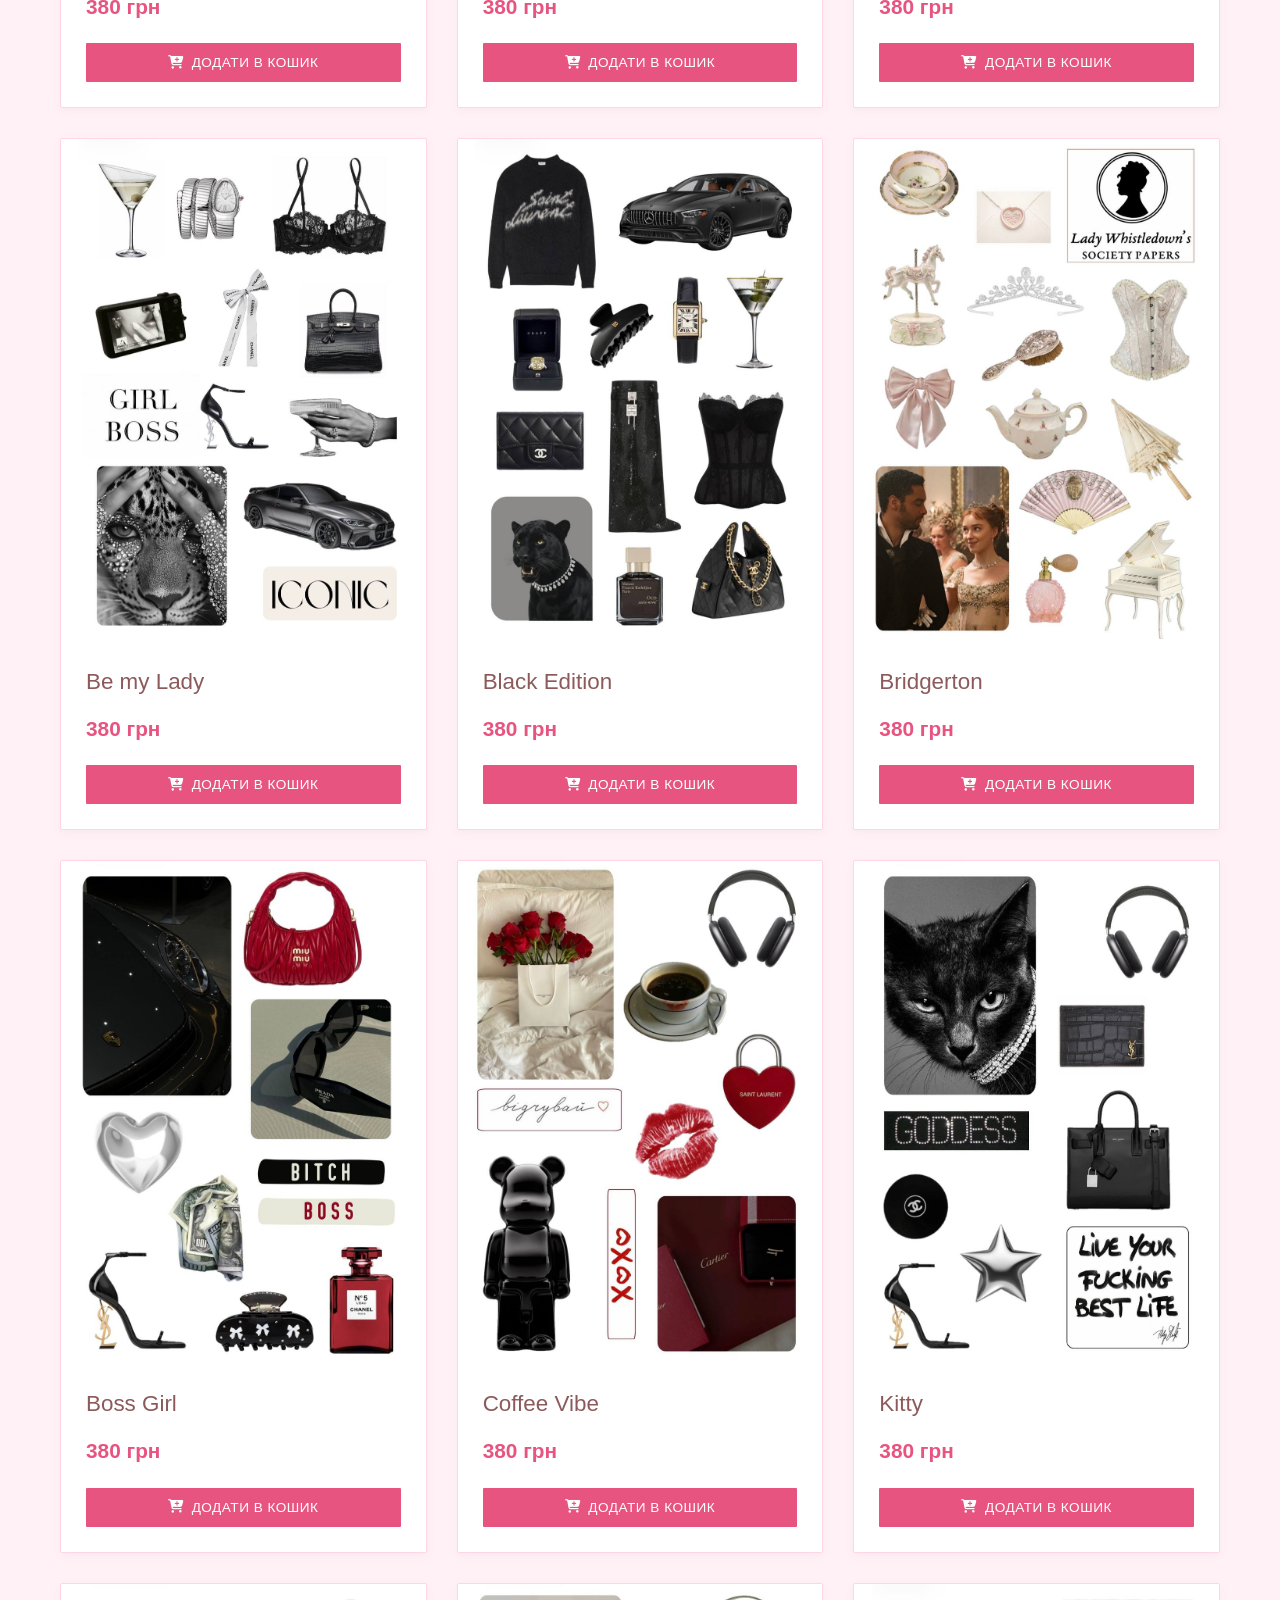
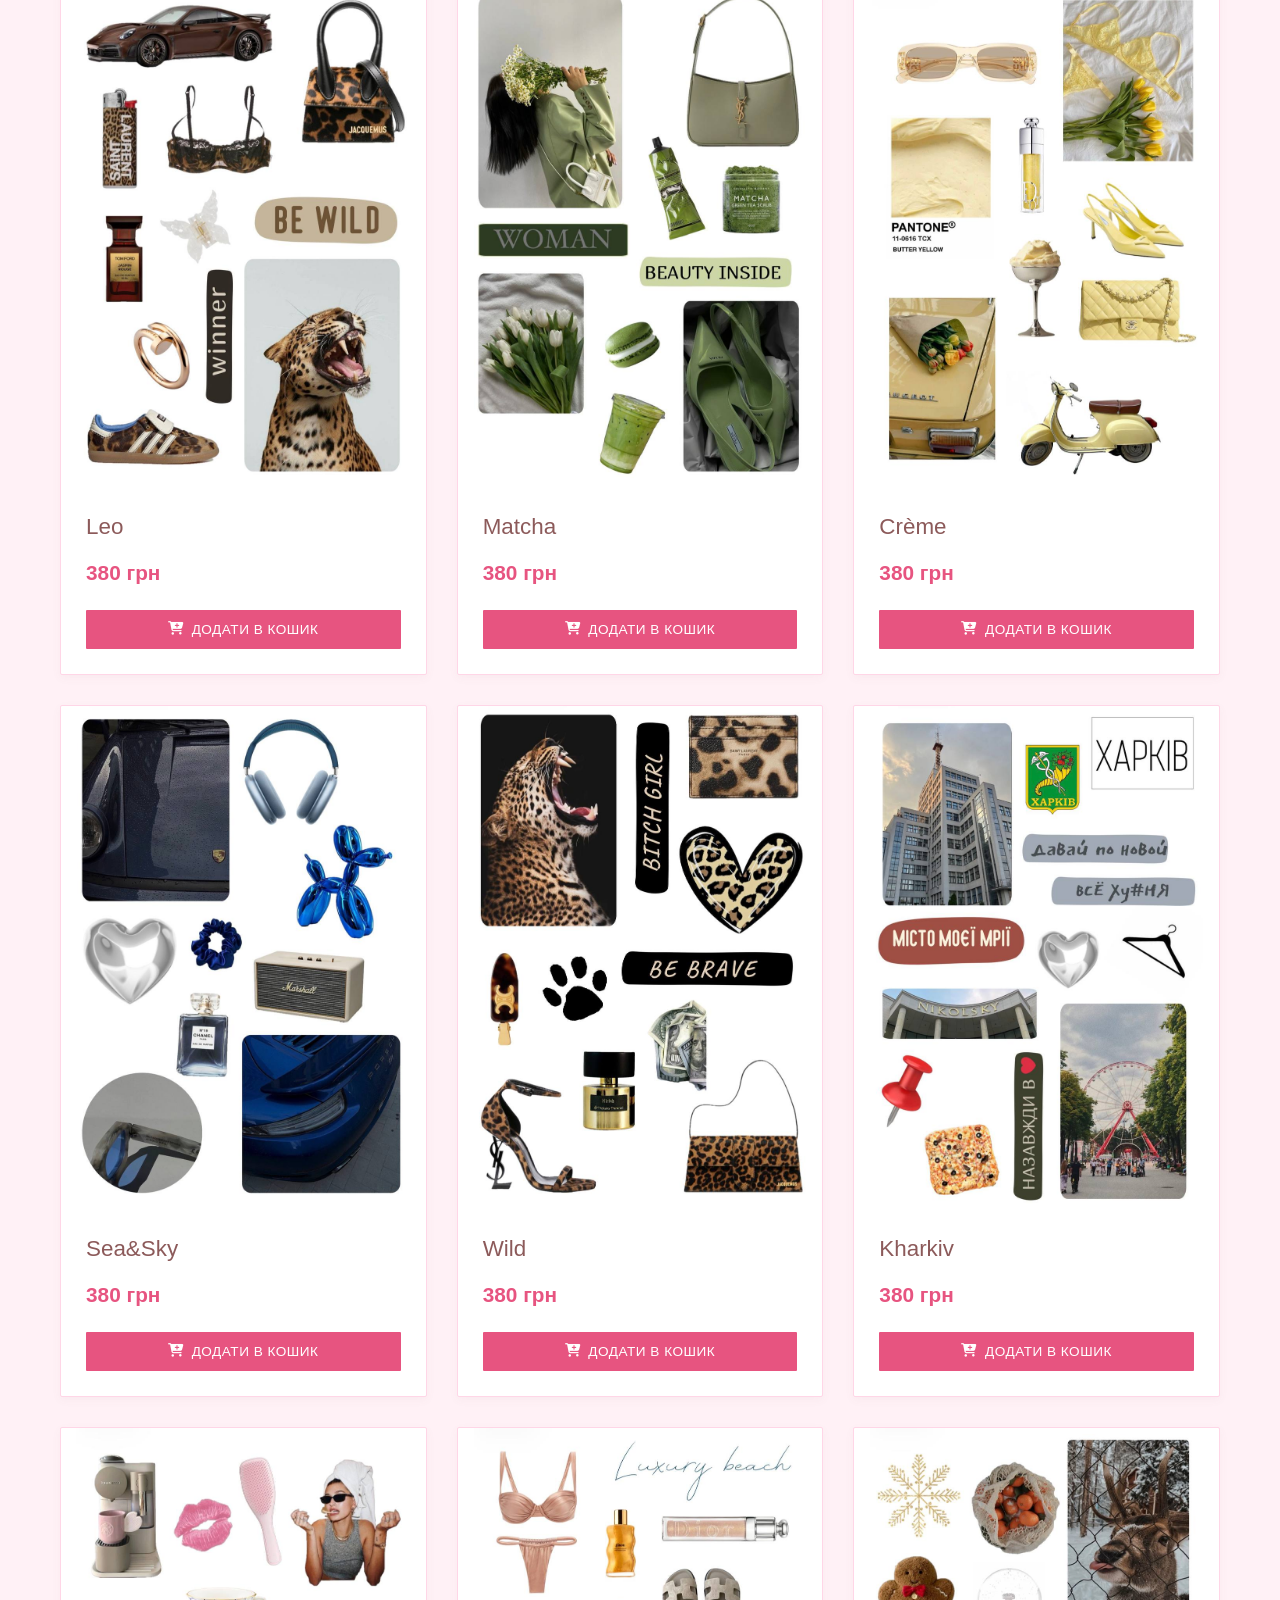
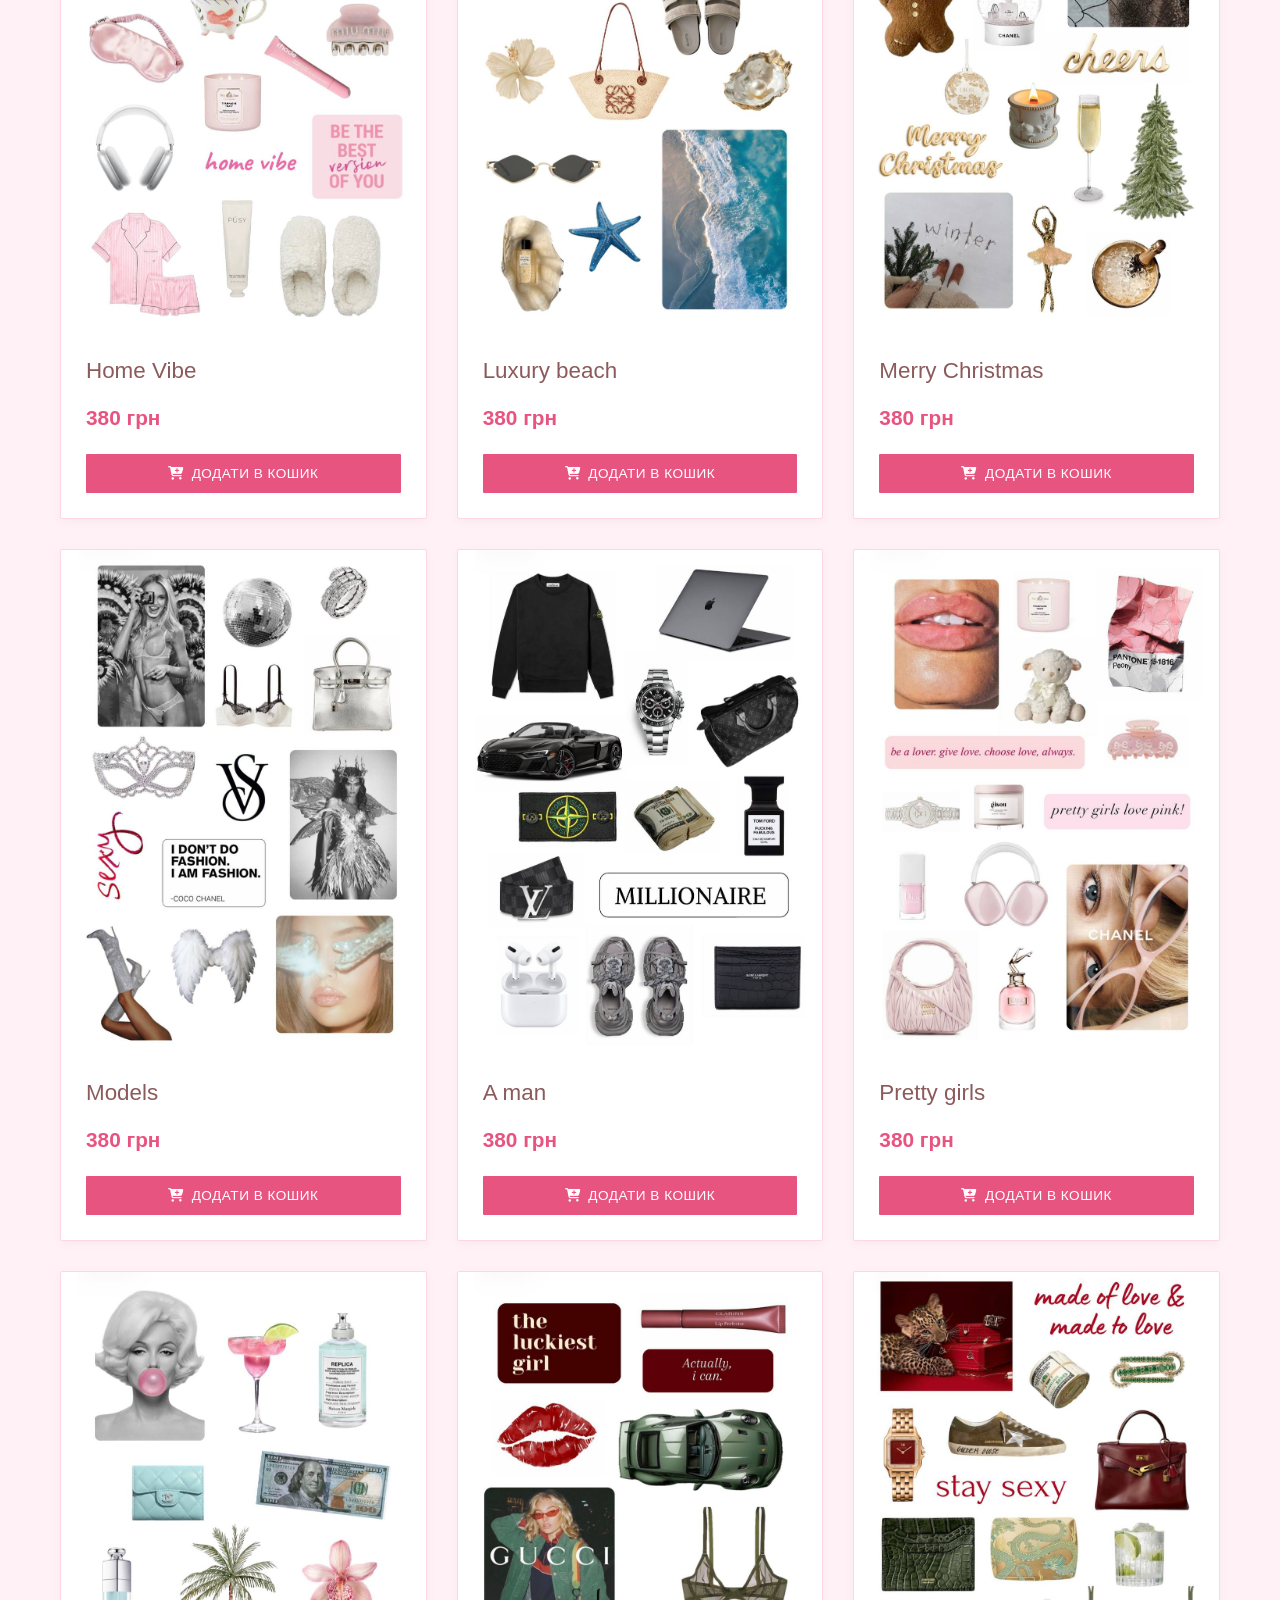
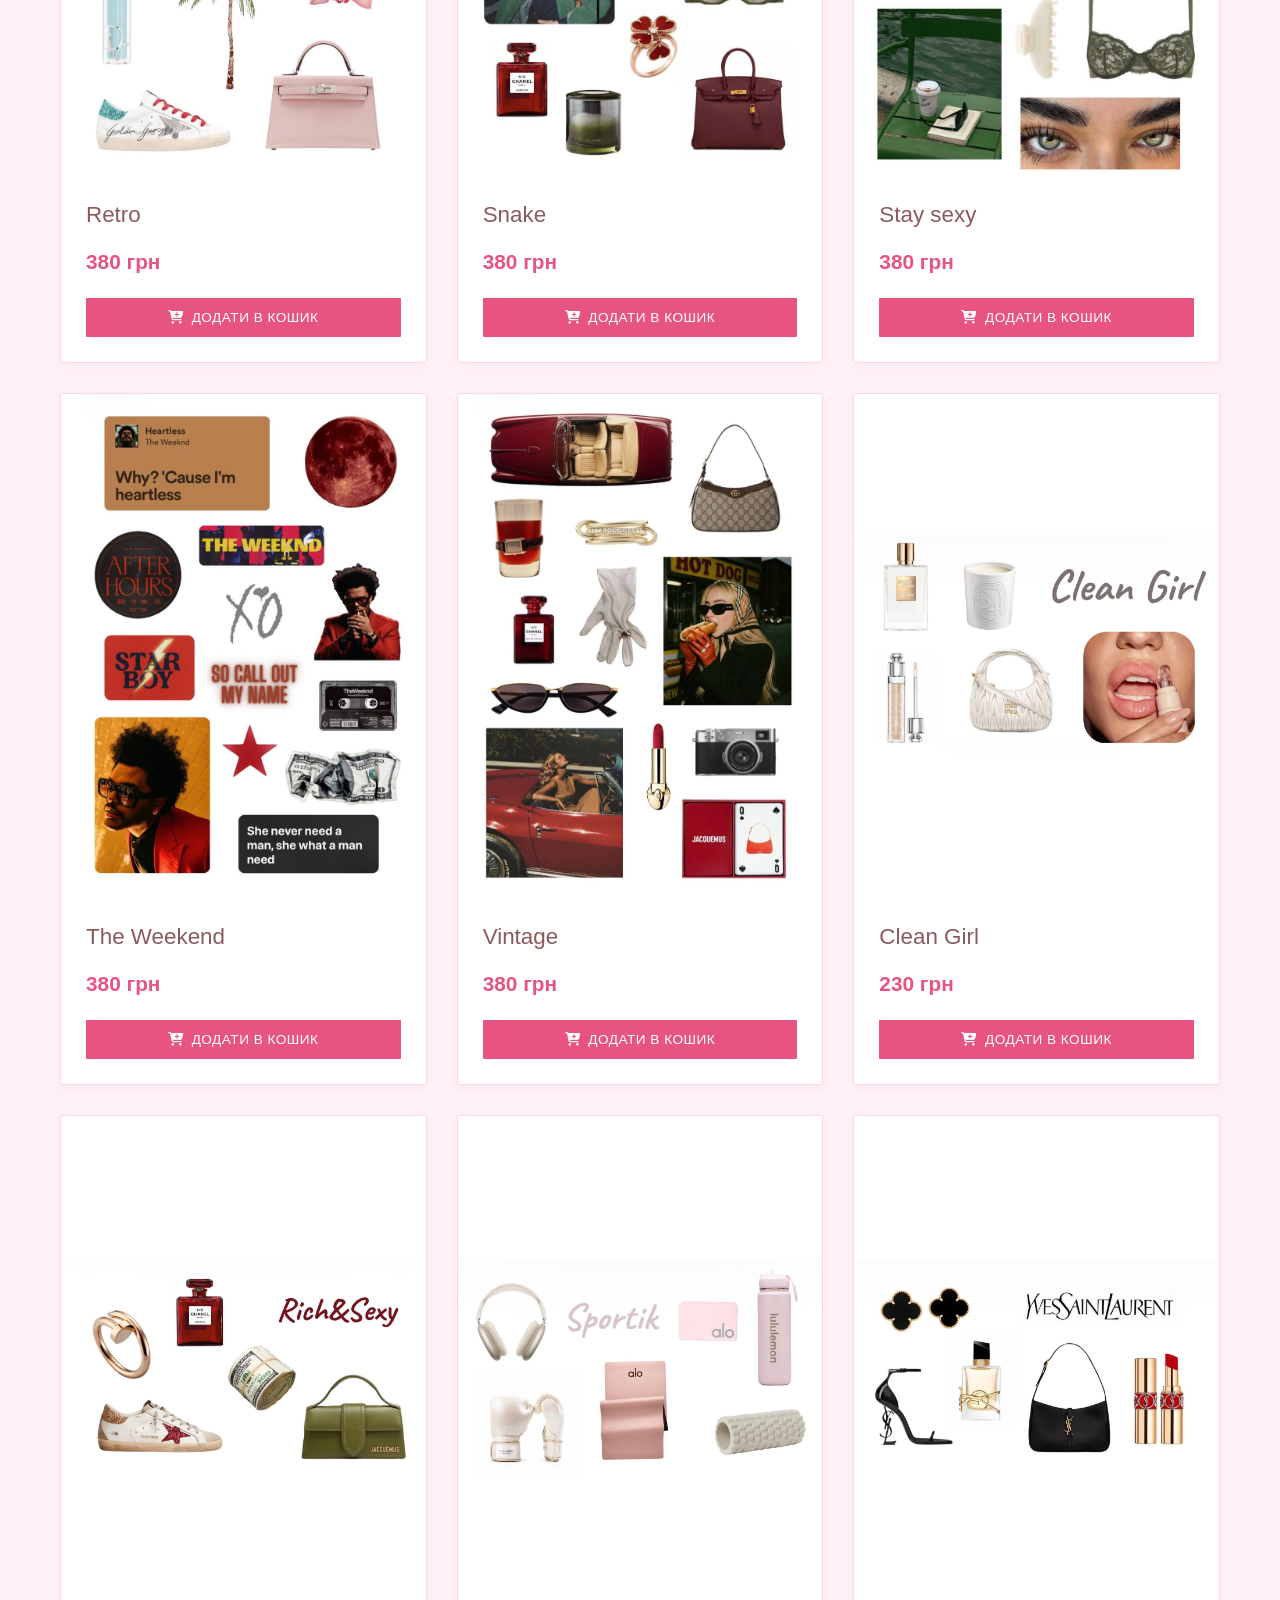
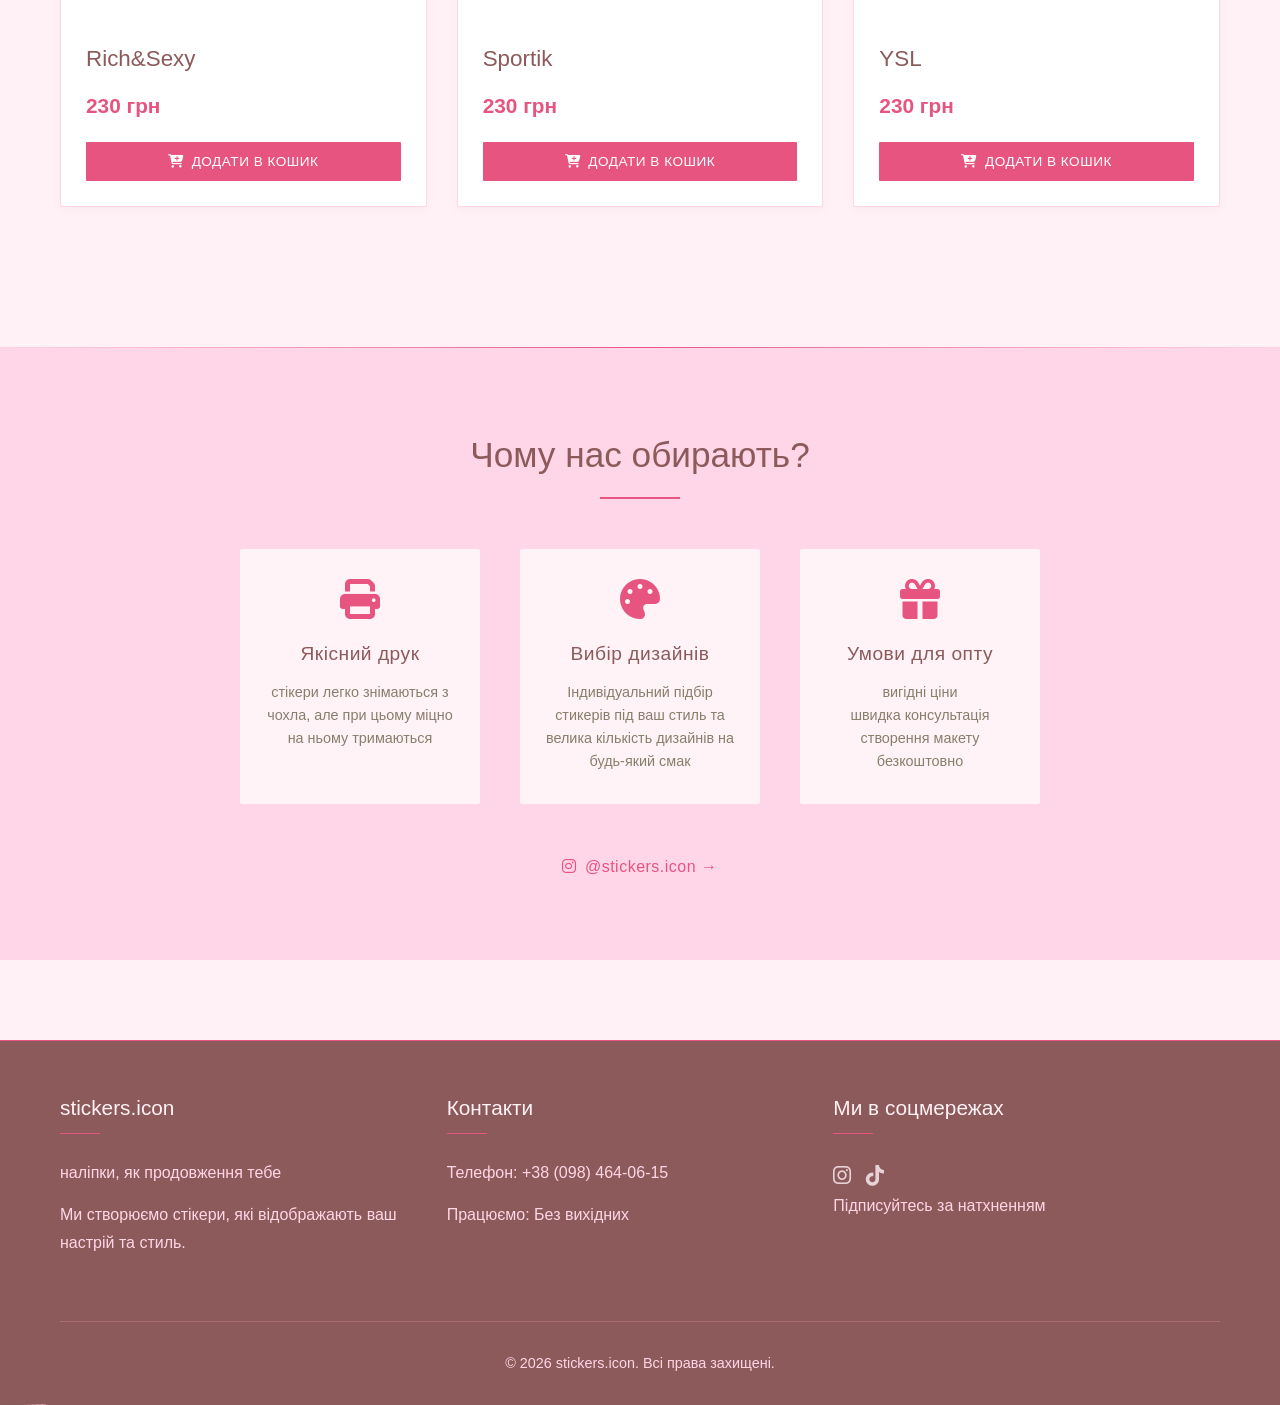
==== commit 6a1aaebc: "add stickers" ====
--- a/index.html
+++ b/index.html
@@ -1463,12 +1463,36 @@
 
       // Single Stickers products 
       const singleStickers = [
+       {
+          id: 516,
+          name: "11:11",
+          description: "Одиночний стікер 7×7 см",
+          price: 120,
+          image: "stickers_images/catalog/catalog-alone/11.11.jpg",
+          image2: "",
+        },
+        {
+          id: 515,
+          name: "Для захисту",
+          description: "Одиночний стікер 7×7 см",
+          price: 120,
+          image: "stickers_images/catalog/catalog-alone/длязахисту.jpg",
+          image2: "",
+        },
+        {
+          id: 514,
+          name: "Іньянь",
+          description: "Одиночний стікер 7×7 см",
+          price: 120,
+          image: "stickers_images/catalog/catalog-alone/іньянь.jpg",
+          image2: "",
+        },
         {
           id: 511,
           name: "Я не ідеальна, я ексклюзивна",
           description: "Одиночний стікер 7×7 см",
           price: 80,
-          image: "stickers_images/catalog/catalog-small/я не ідеальна.jpg",
+          image: "stickers_images/catalog/catalog-alone/я не ідеальна.jpg",
           image2: "",
         },
         {
@@ -1729,8 +1753,9 @@
       const preorderConfig = {
         products: [
           
-          { id: 0, selector: '.product-card' },     // Brunette era
-          { id: 0, selector: '.product-card' },    // Blonde era
+          { id: 514, selector: '.product-card' },     
+          { id: 515, selector: '.product-card' },  
+          { id: 516, selector: '.product-card' },   
         
         ],
         position: 'rounded'  
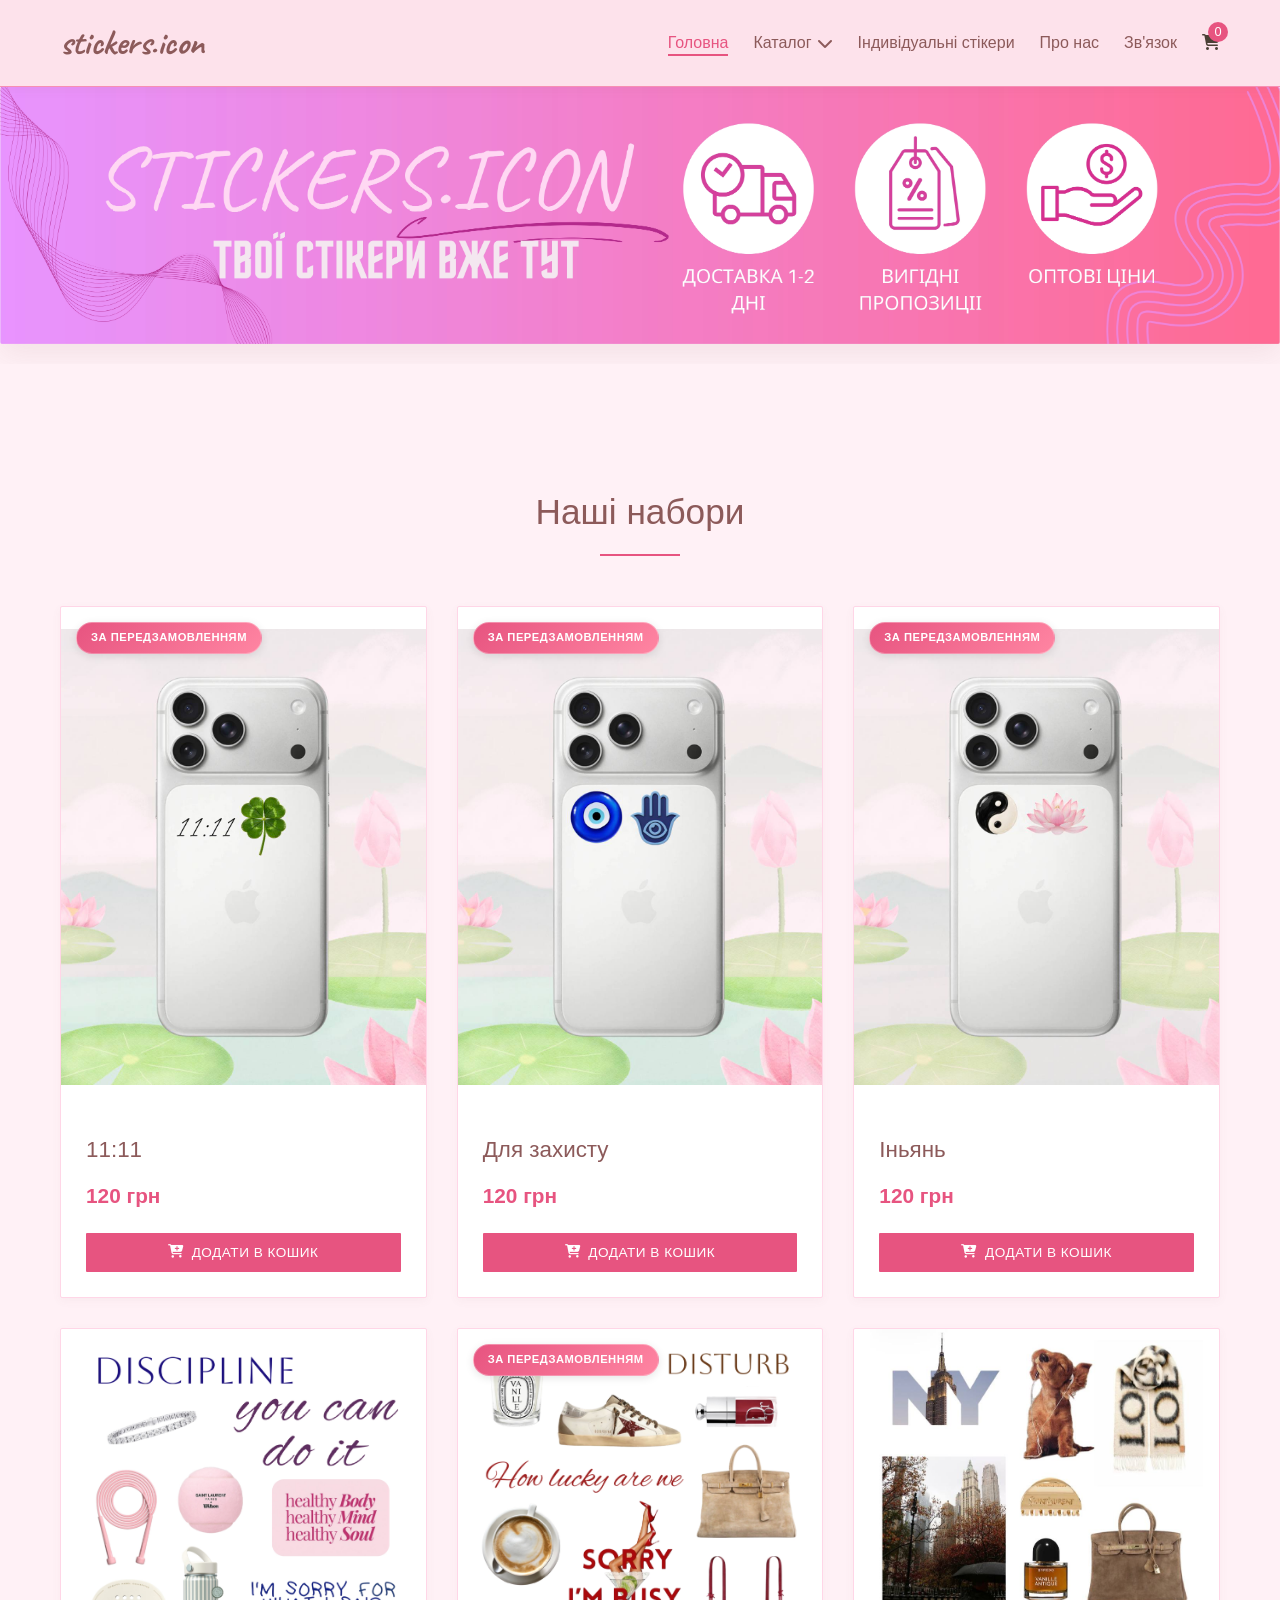
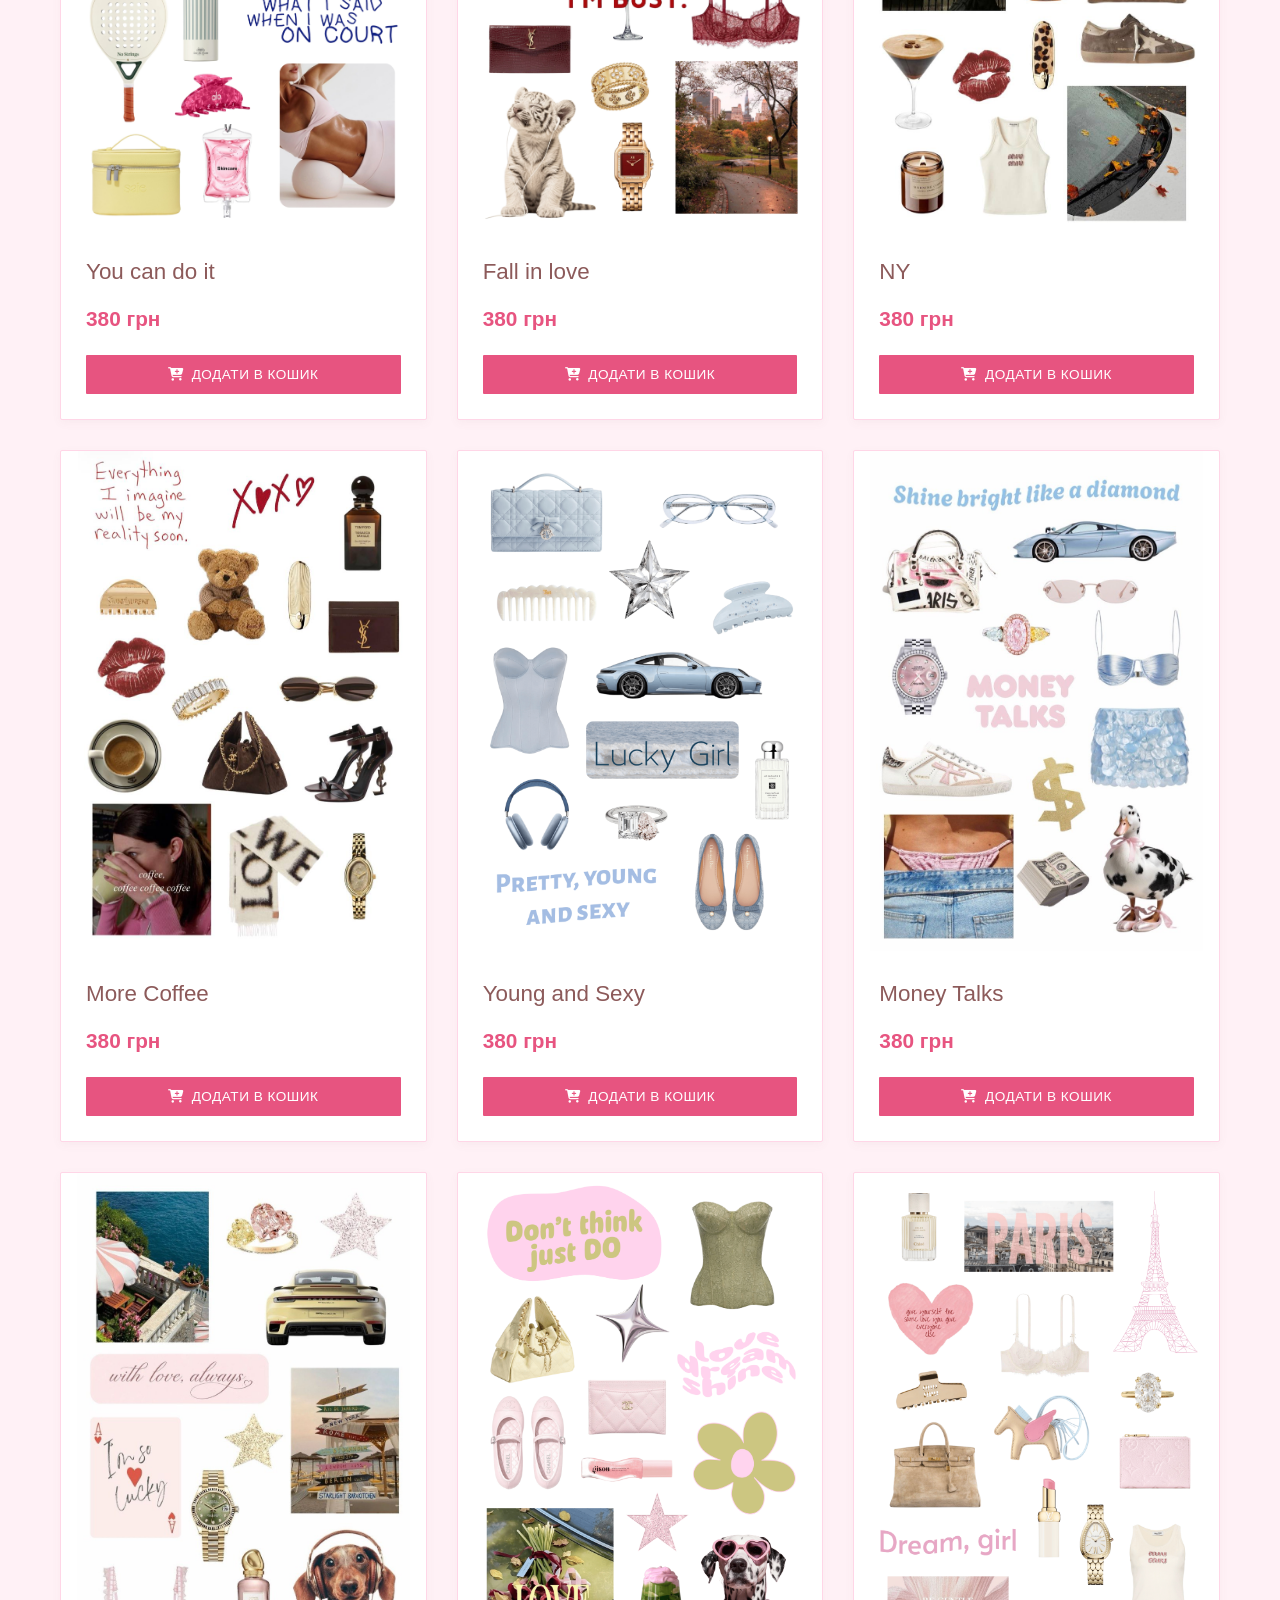
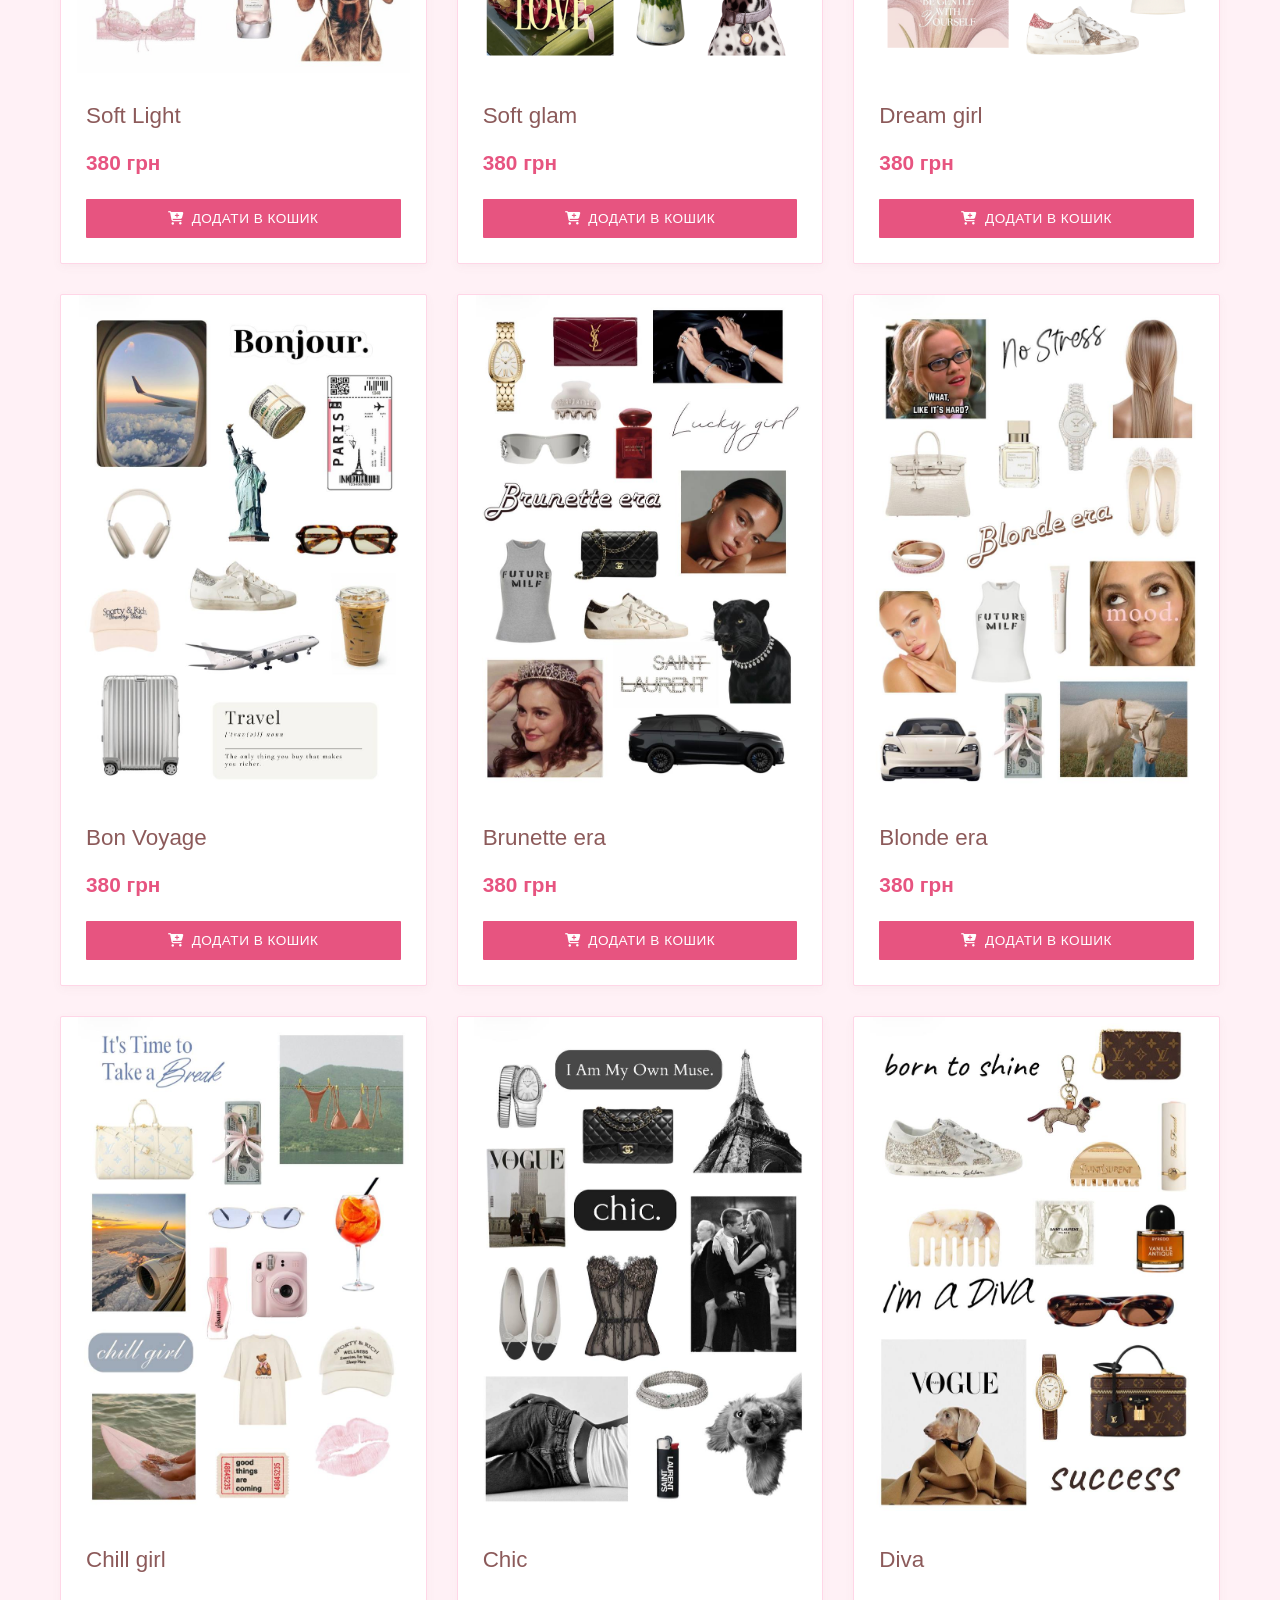
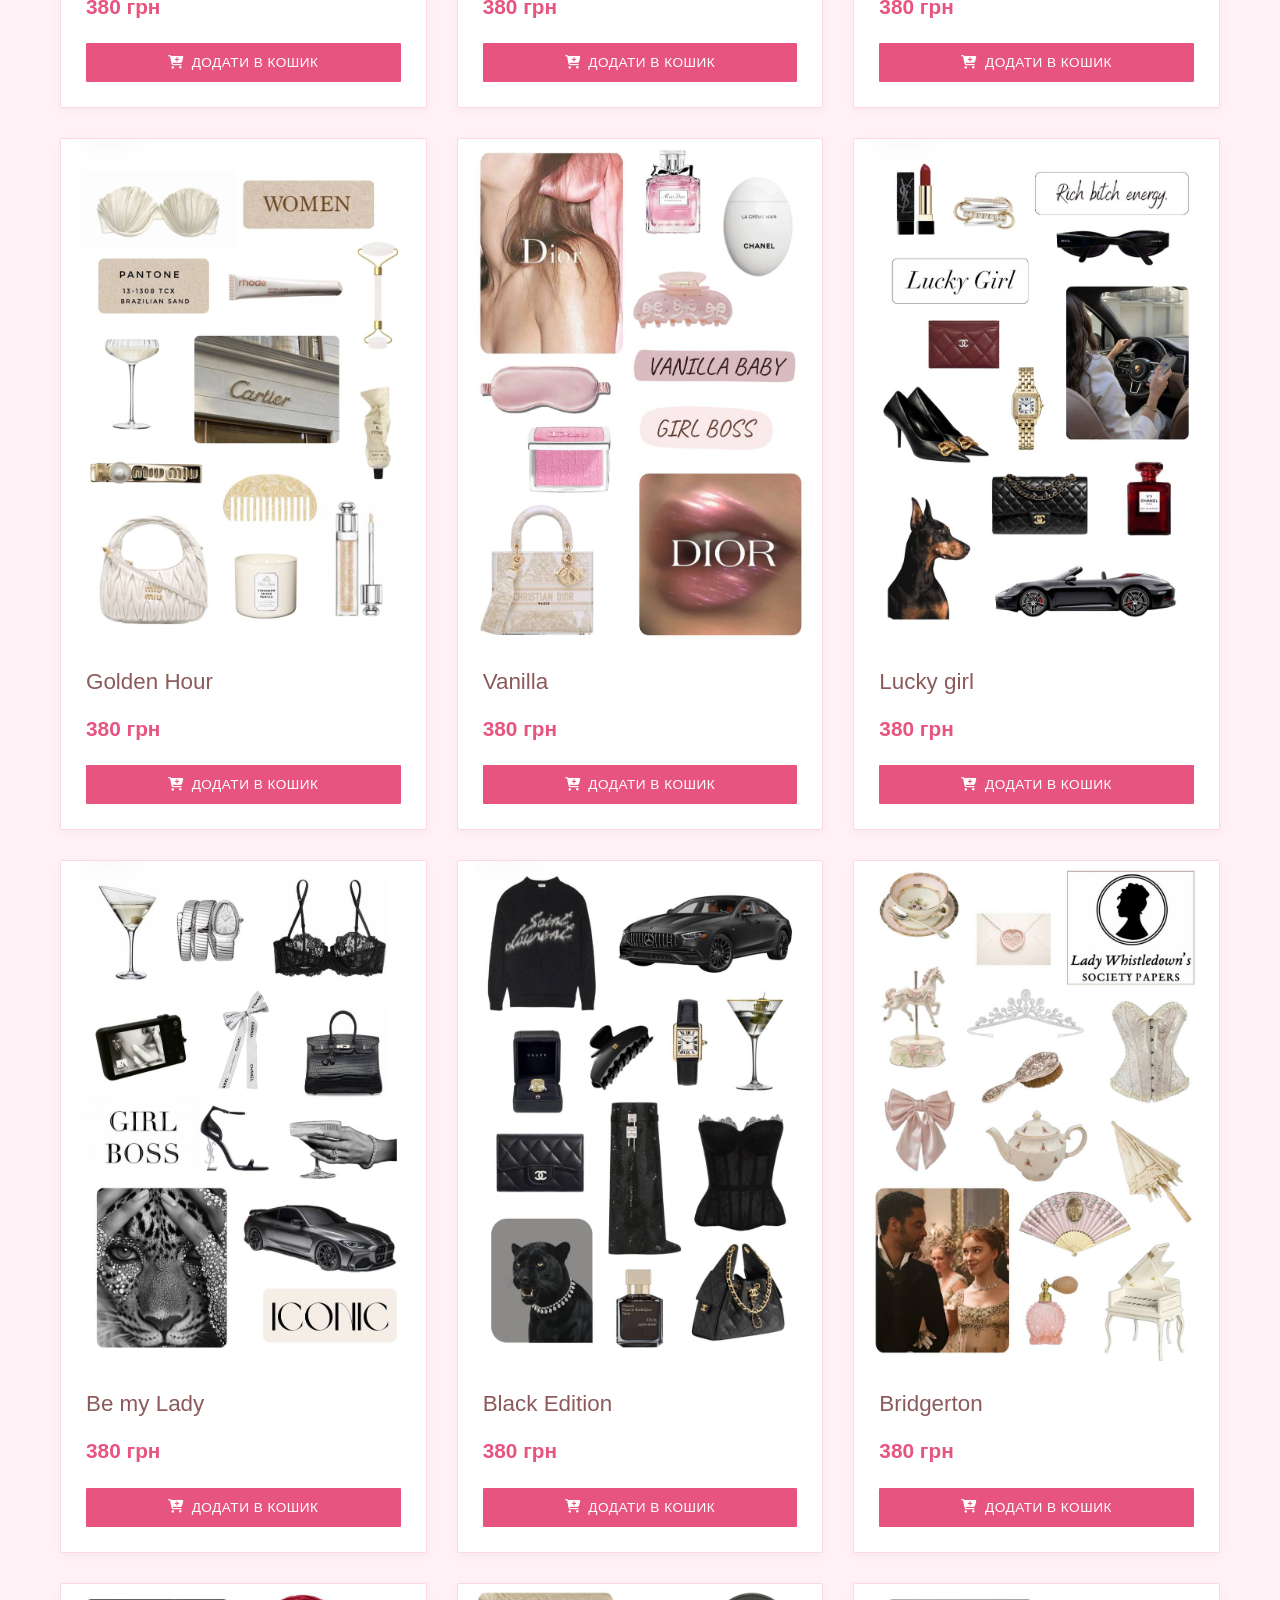
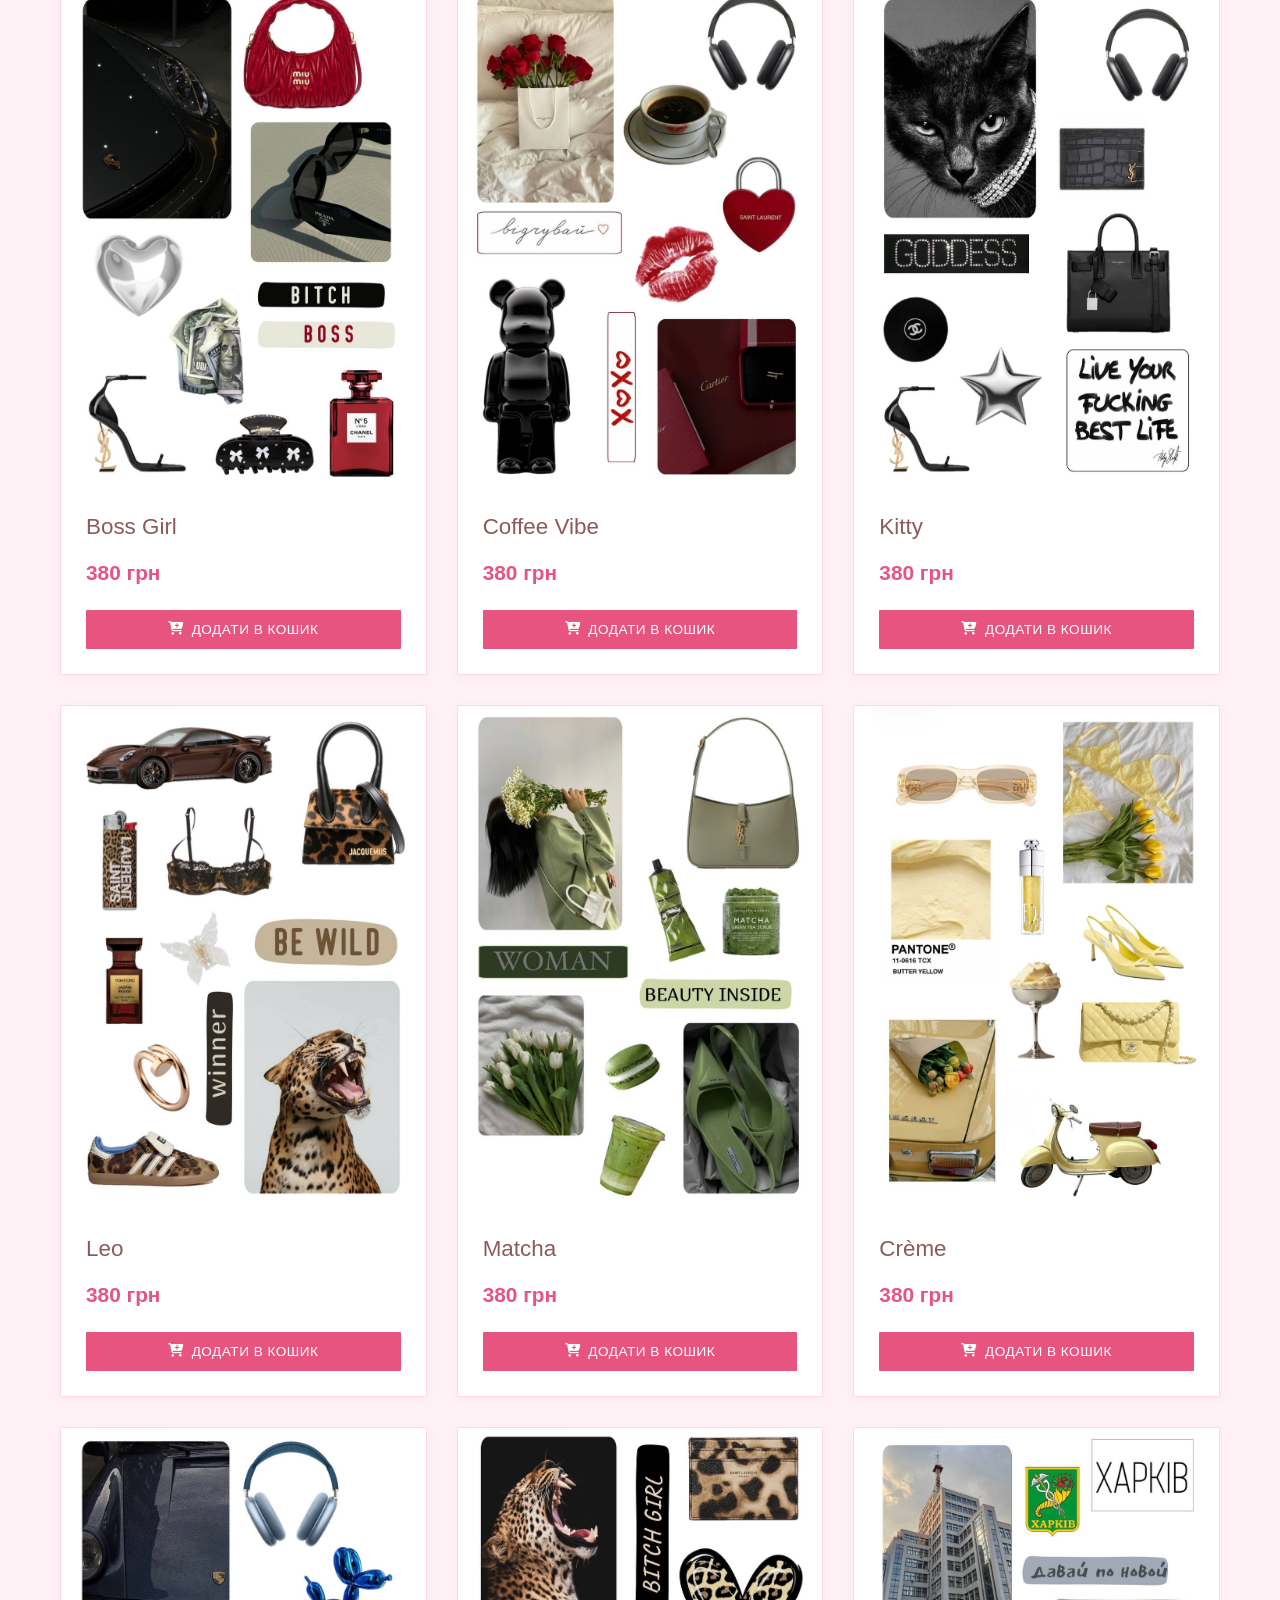
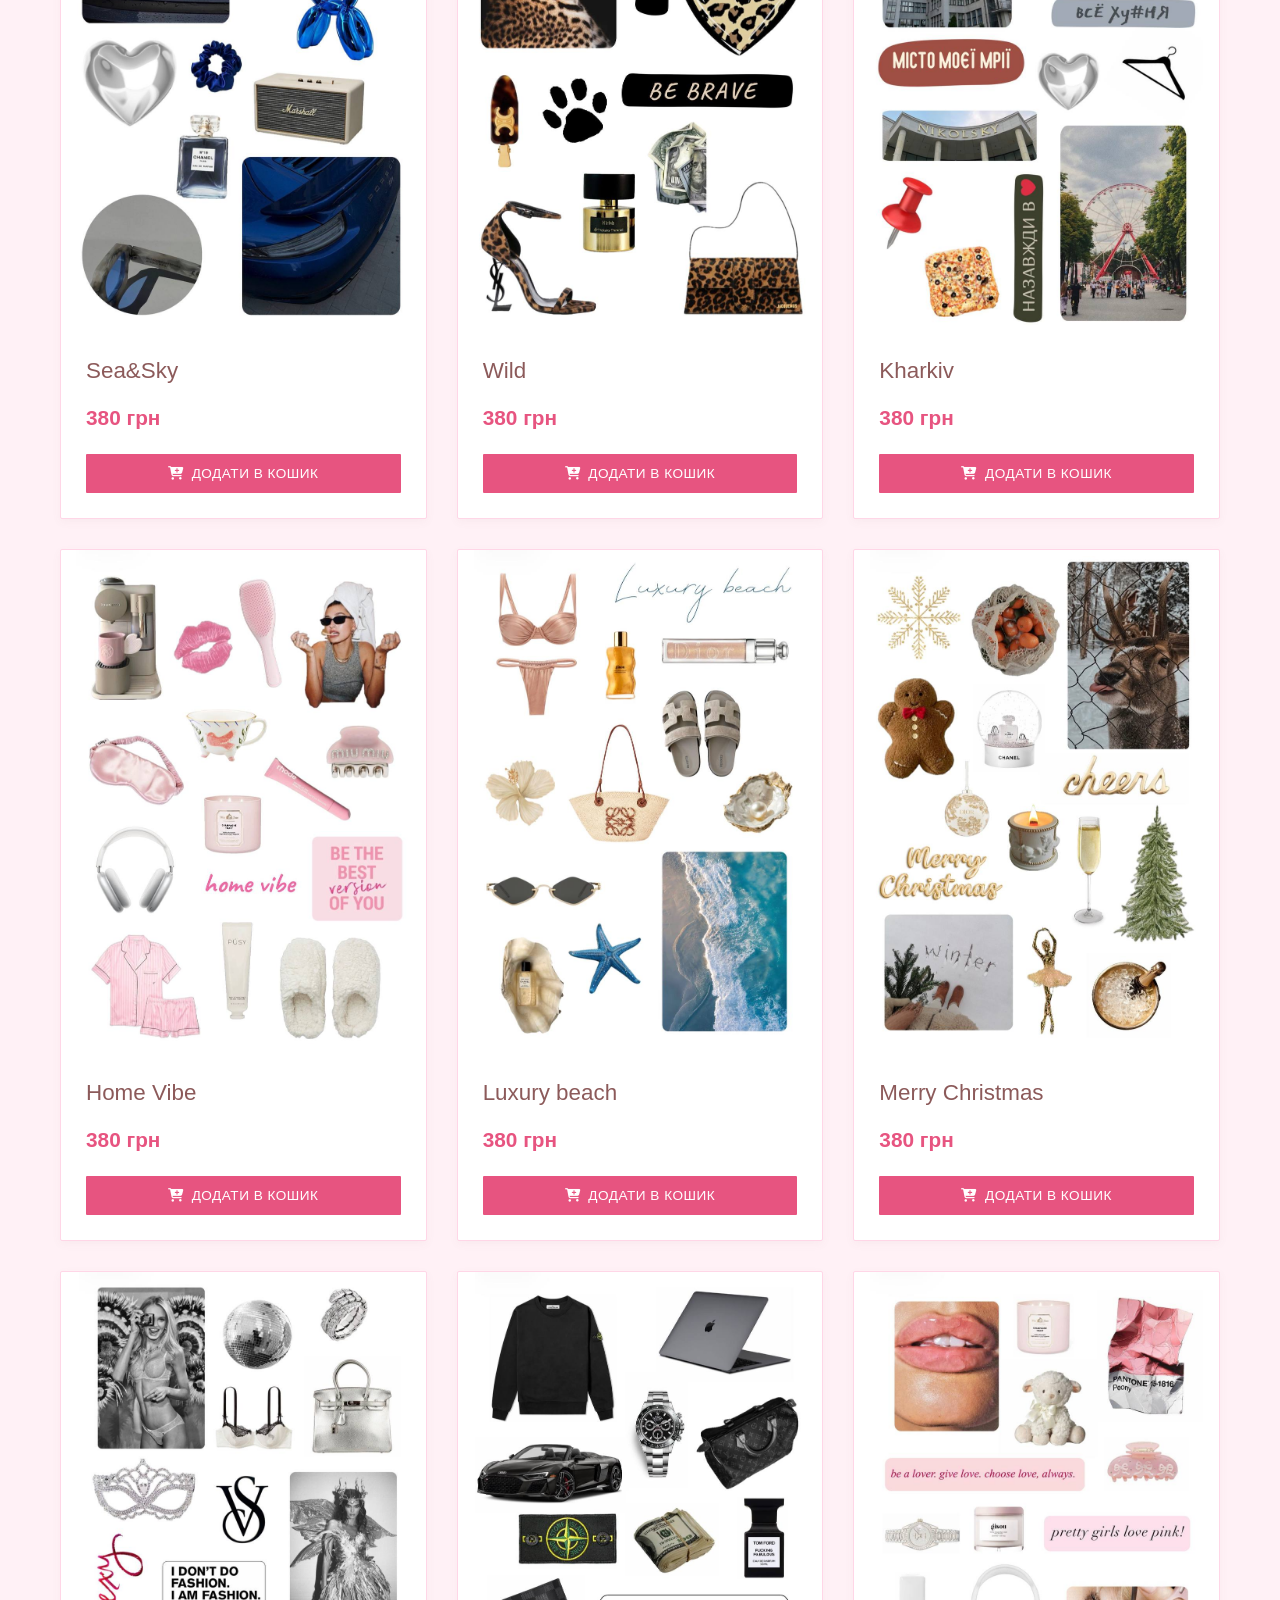
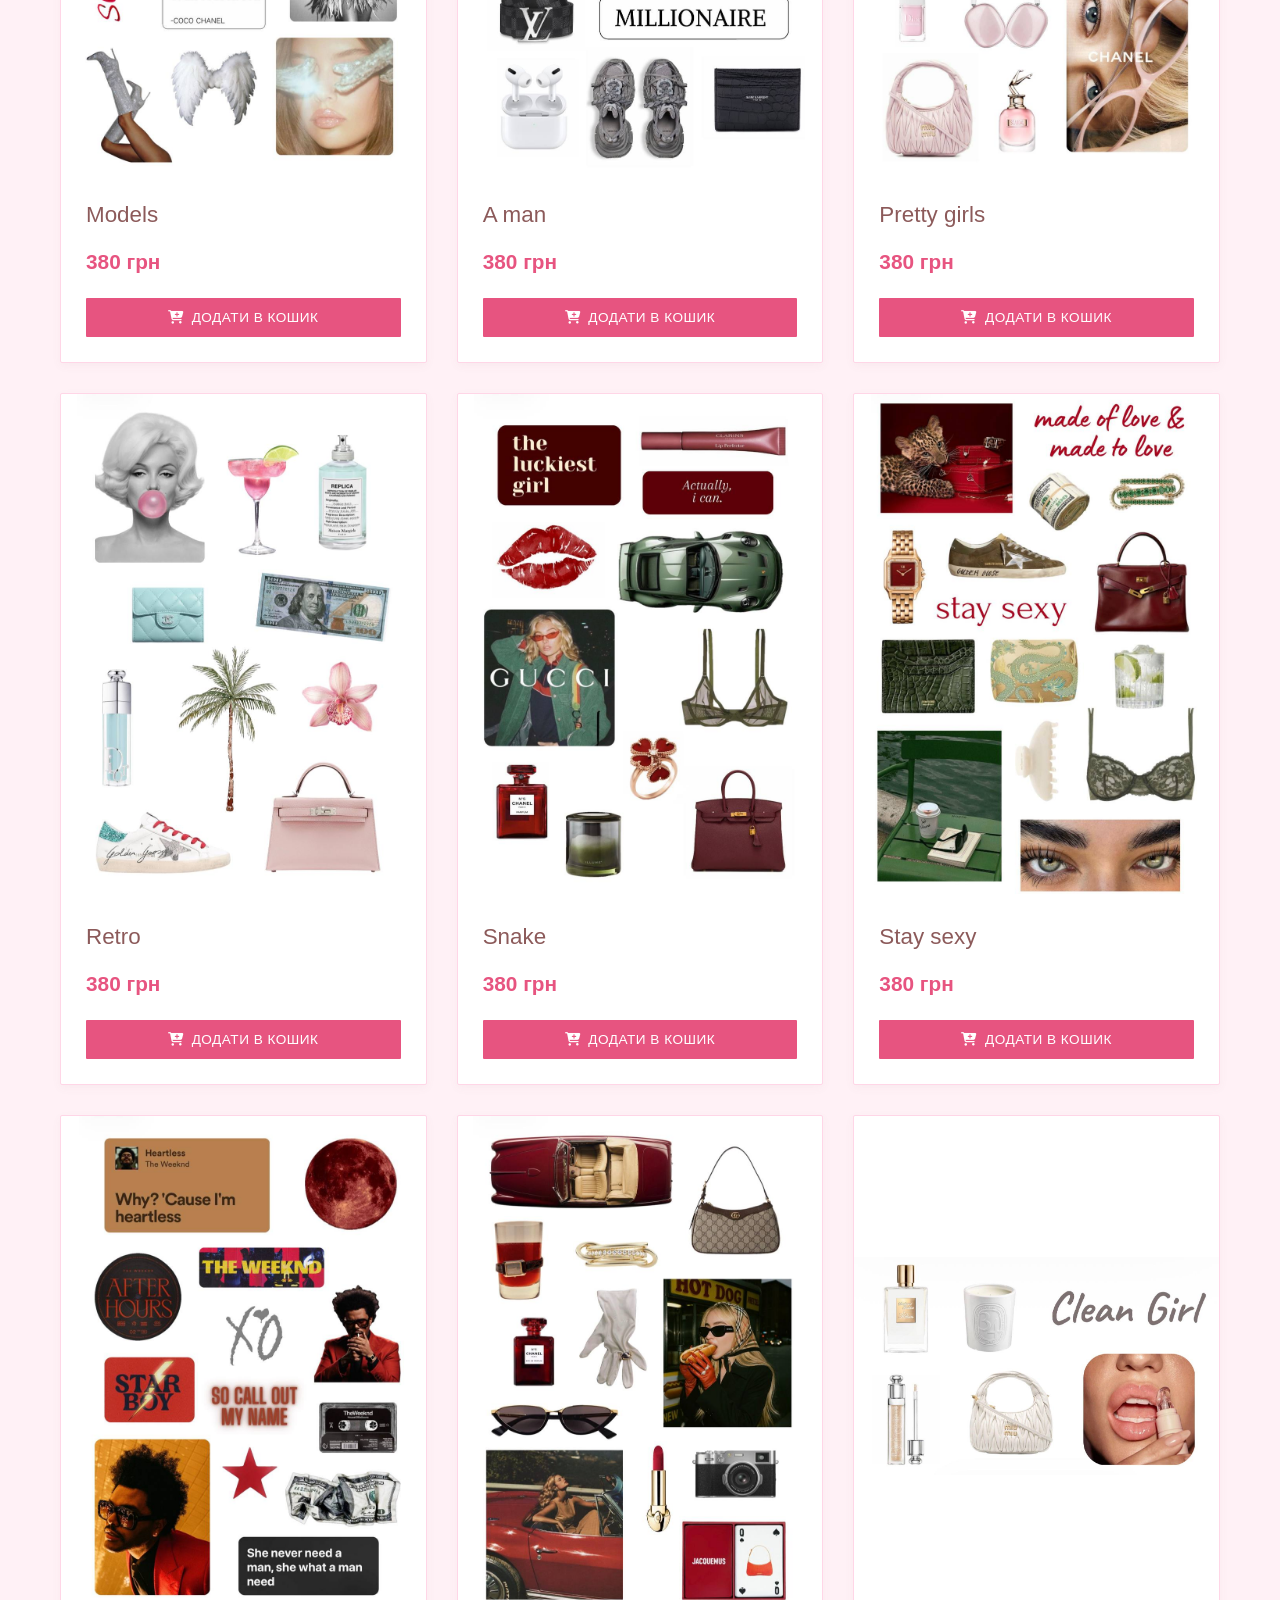
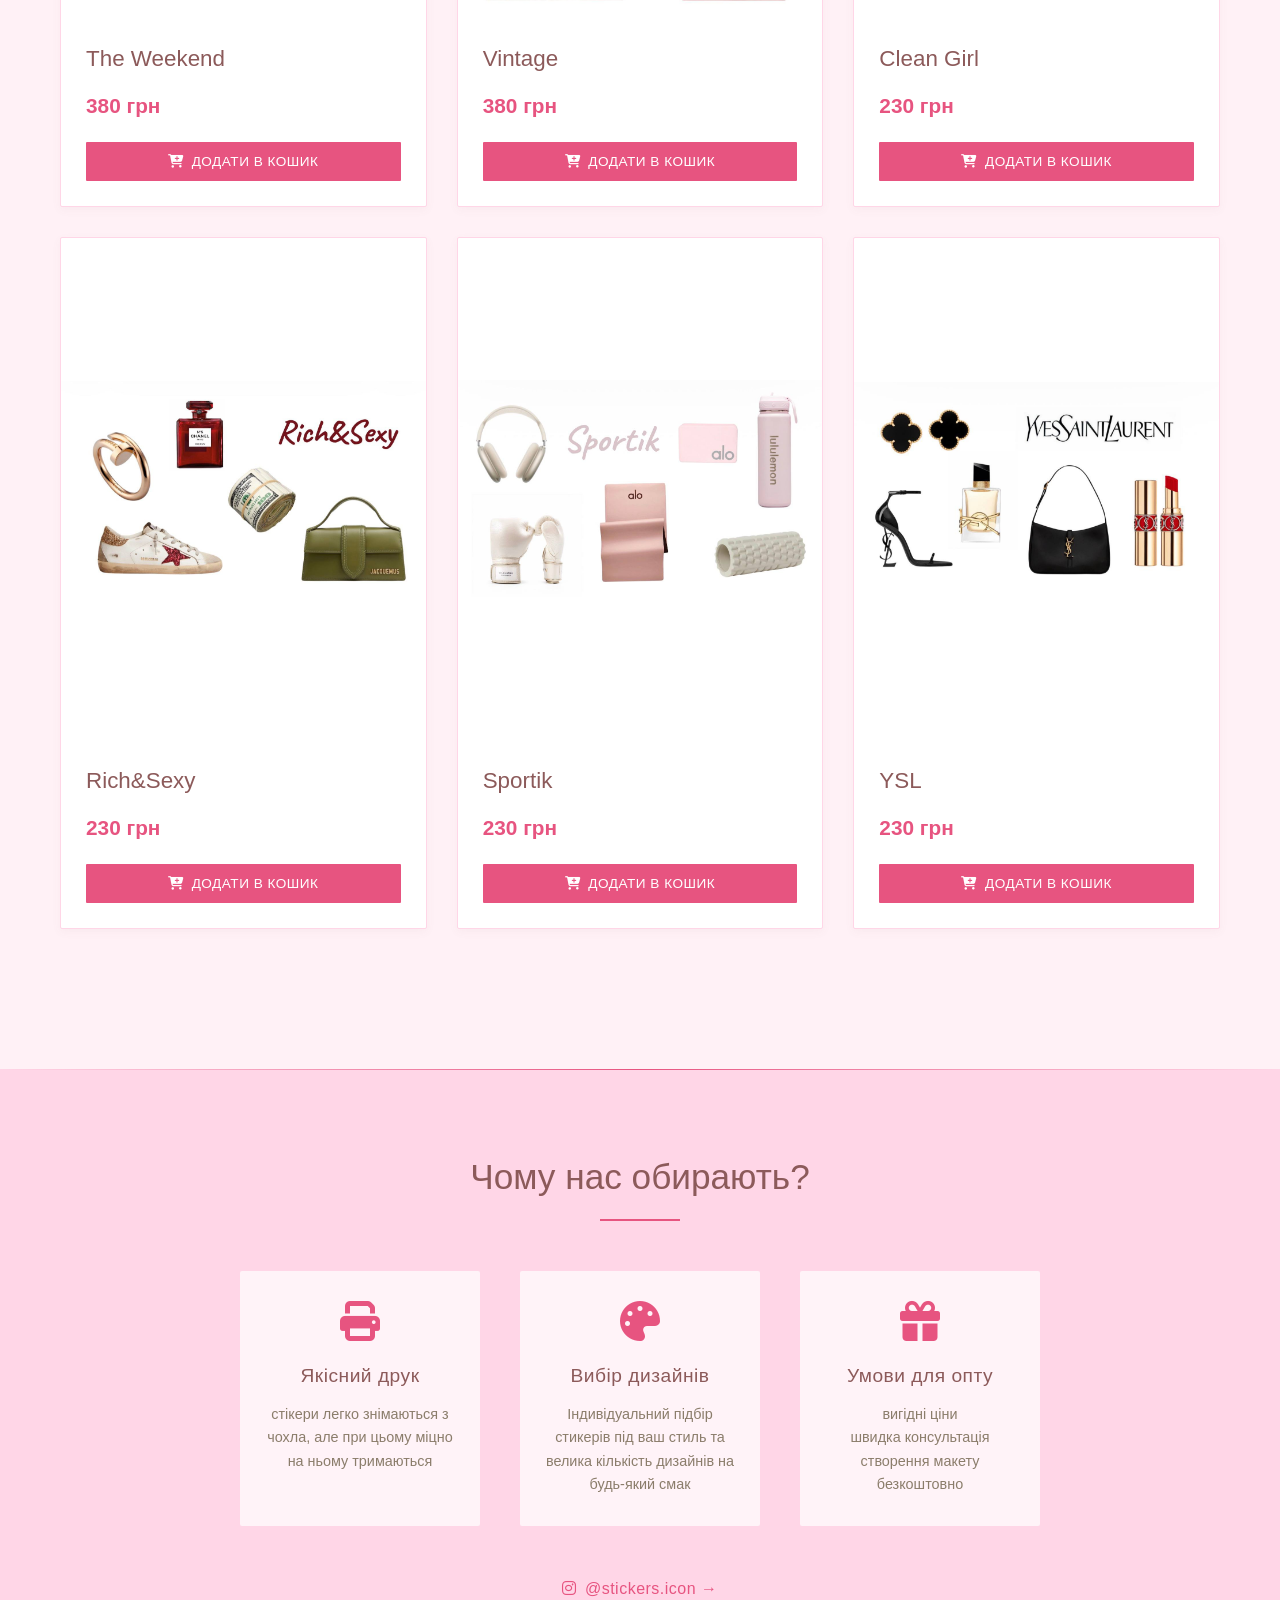
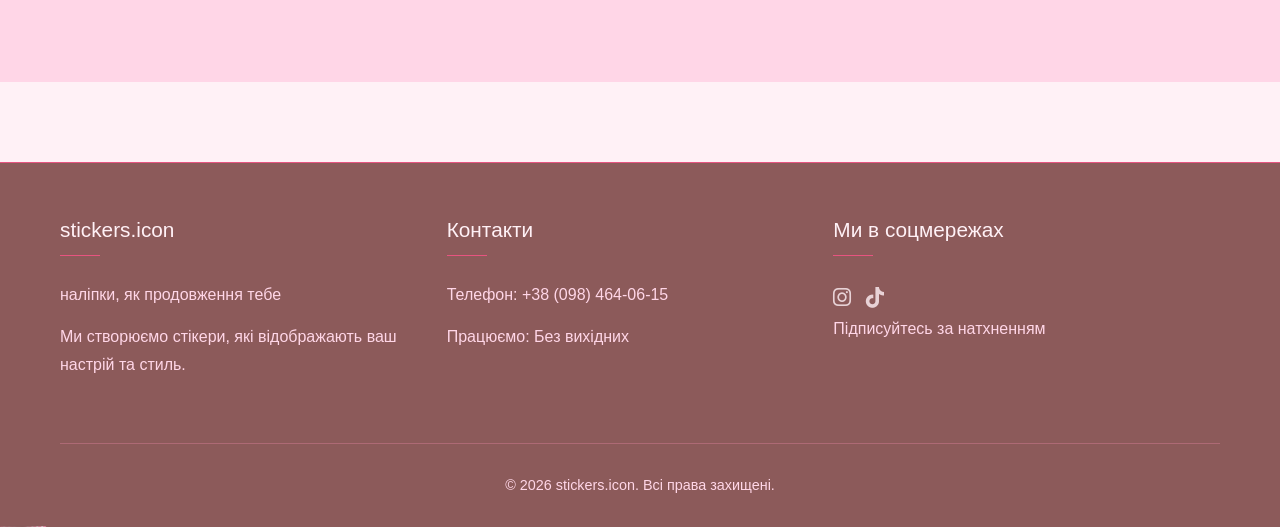
==== commit b50e24f7: "add" ====
--- a/index.html
+++ b/index.html
@@ -505,6 +505,39 @@
 
       // Product data
       const products = [
+       {
+          id: 47,
+          name: "11:11",
+          description: "Одиночний стікер",
+          price: 120,
+          count: "10-15 стикерів",
+          finish: "Wild",
+          print: "premium print",
+          image: "stickers_images/catalog/catalog-alone/11.11.jpg",
+          image2: "",
+        },
+        {
+          id: 46,
+          name: "Для захисту",
+          description: "Одиночний стікер",
+          price: 120,
+          count: "10-15 стикерів",
+          finish: "Wild",
+          print: "premium print",
+          image: "stickers_images/catalog/catalog-alone/длязахисту.jpg",
+          image2: "",
+        },
+        {
+          id: 45,
+          name: "Іньянь",
+          description: "Одиночний стікер",
+          price: 120,
+          count: "10-15 стикерів",
+          finish: "Wild",
+          print: "premium print",
+          image: "stickers_images/catalog/catalog-alone/іньянь.jpg",
+          image2: "",
+        },
         {
           id: 44,
           name: "You can do it",
@@ -1756,6 +1789,9 @@
           { id: 514, selector: '.product-card' },     
           { id: 515, selector: '.product-card' },  
           { id: 516, selector: '.product-card' },   
+          { id: 47, selector: '.product-card' },     
+          { id: 46, selector: '.product-card' },  
+          { id: 45, selector: '.product-card' },  
         
         ],
         position: 'rounded'  
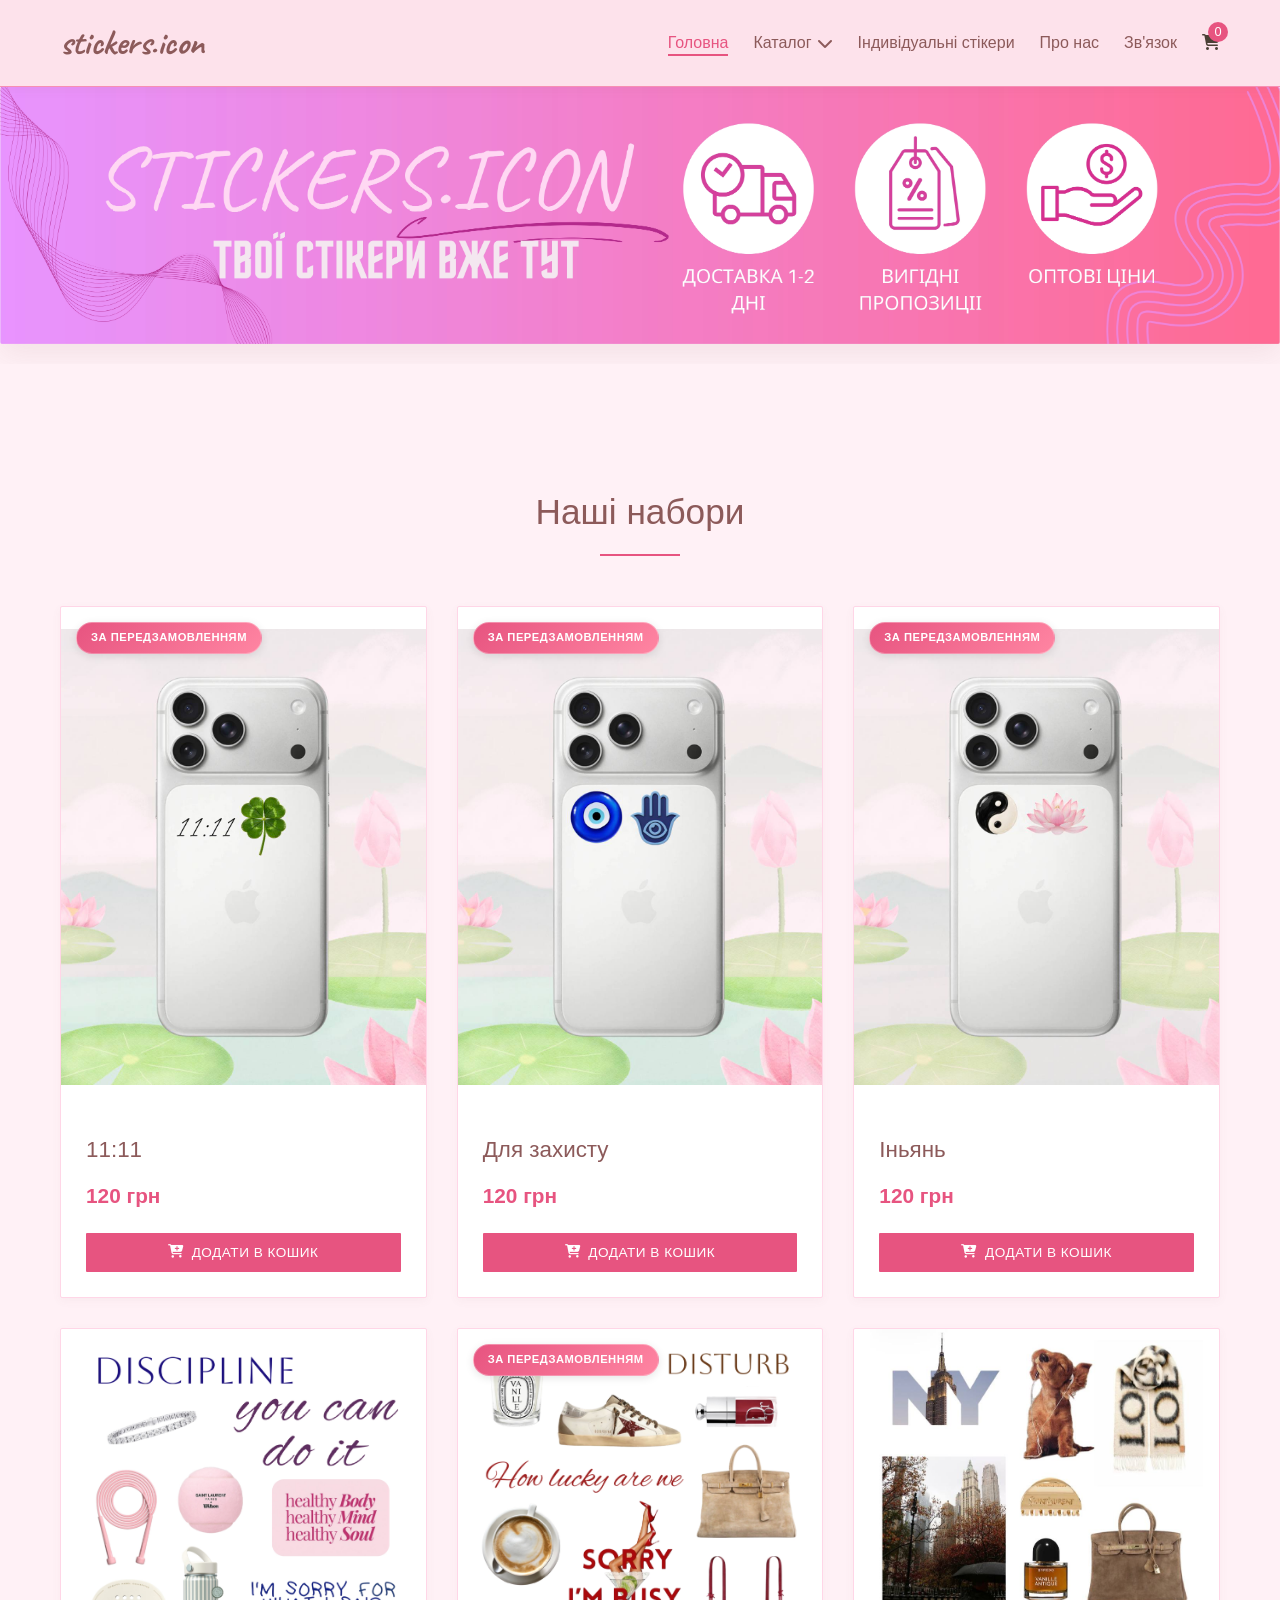
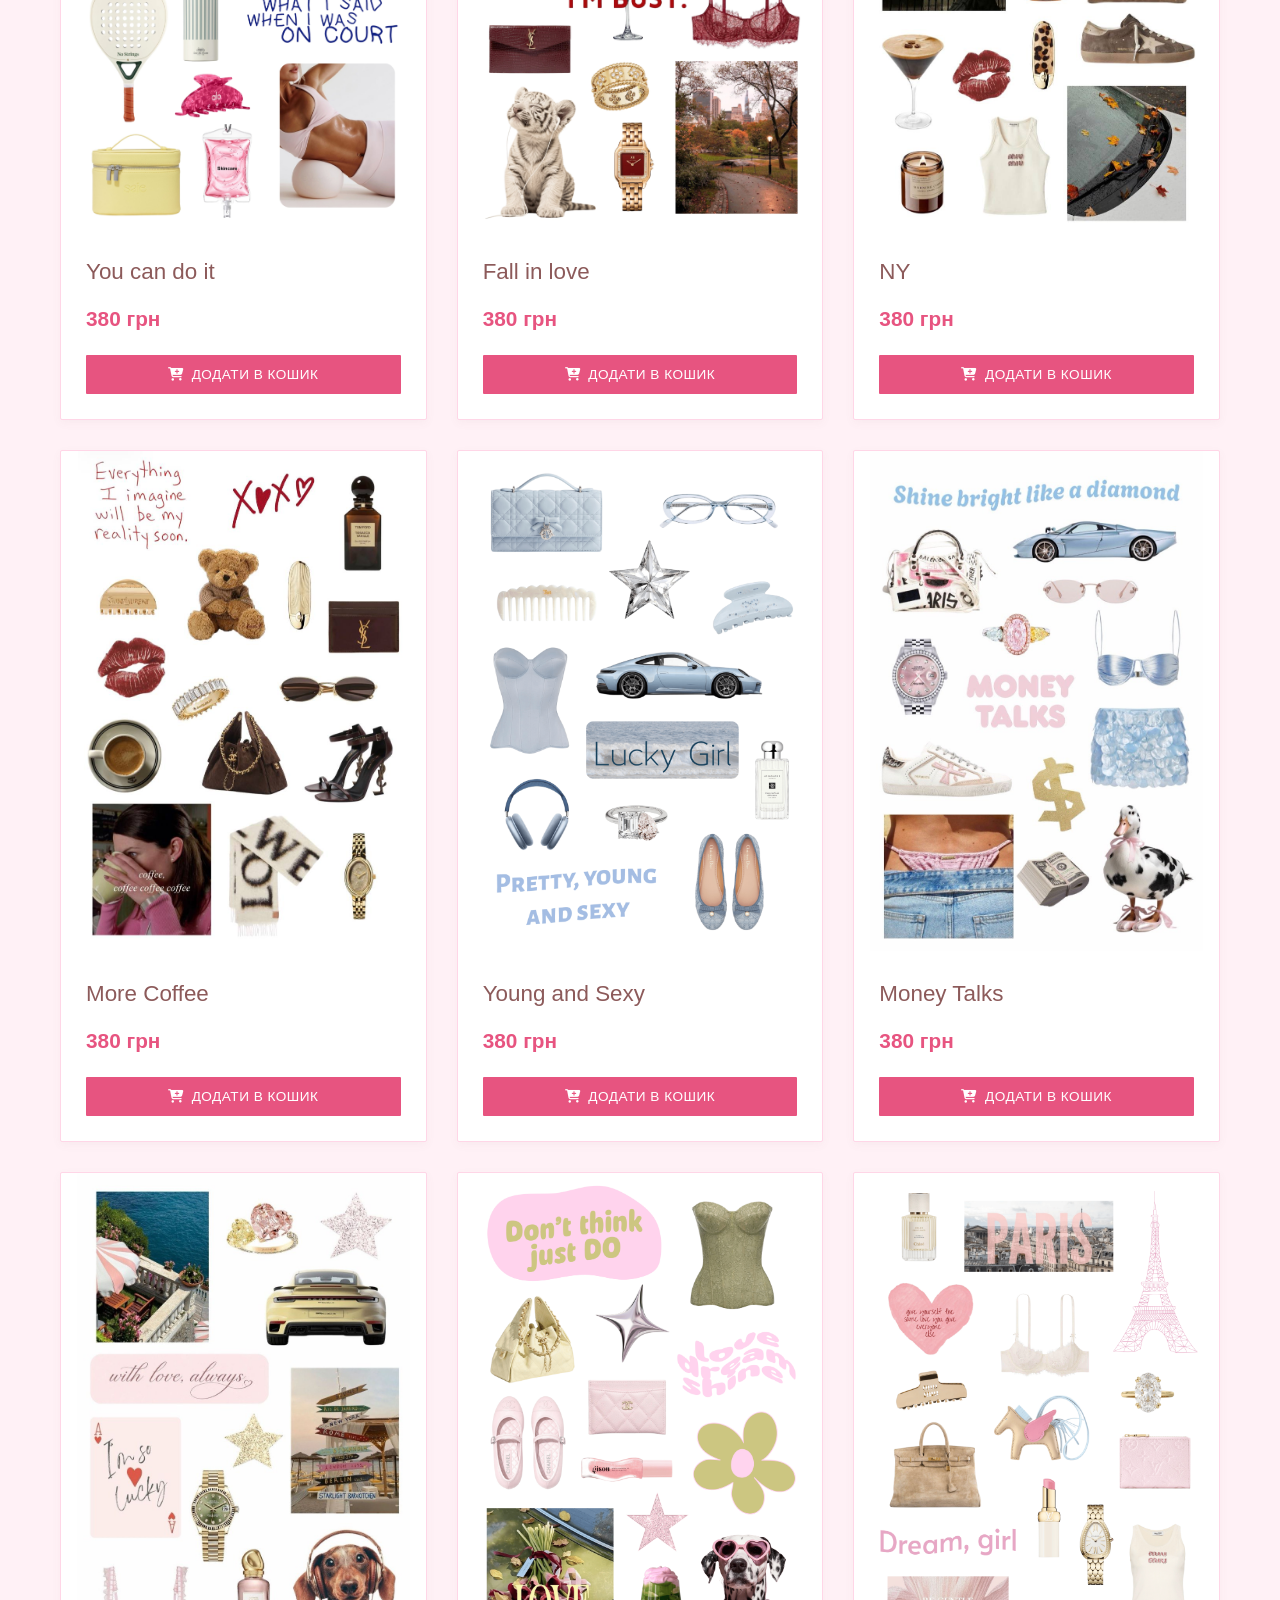
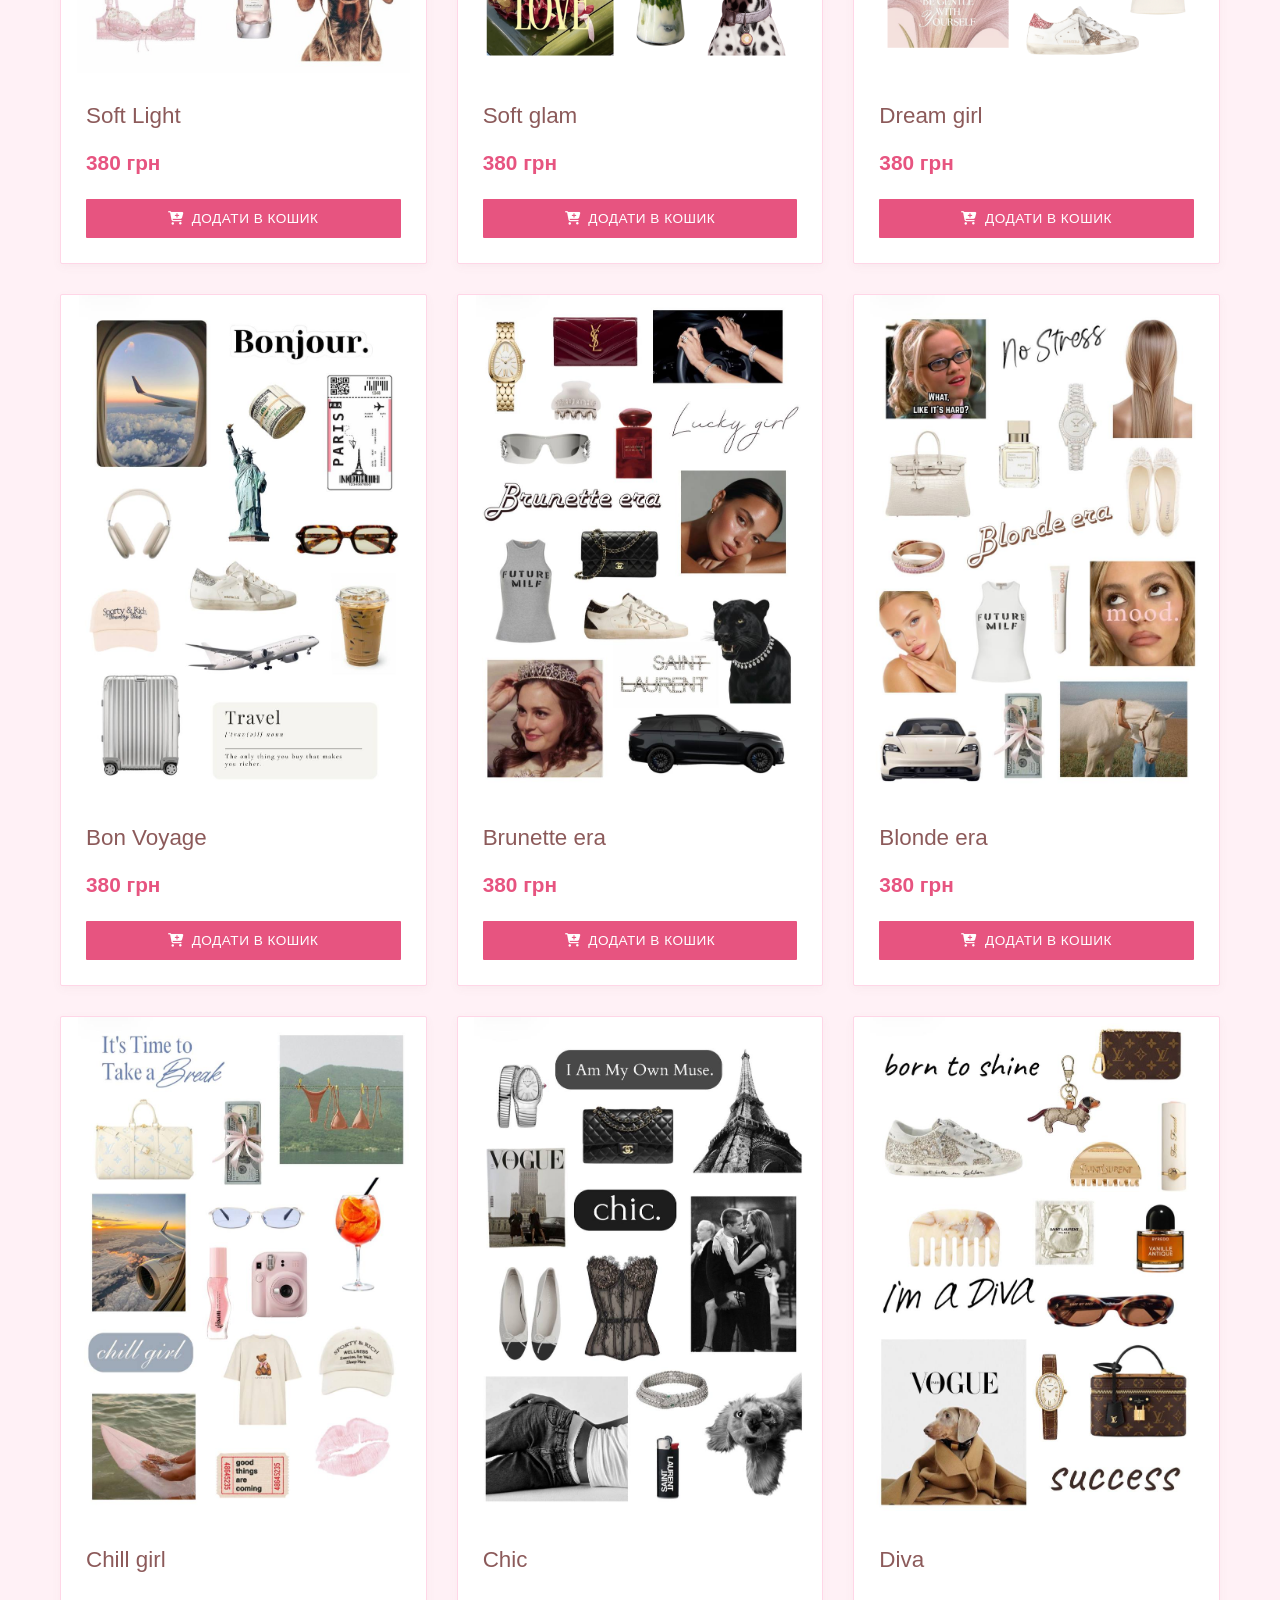
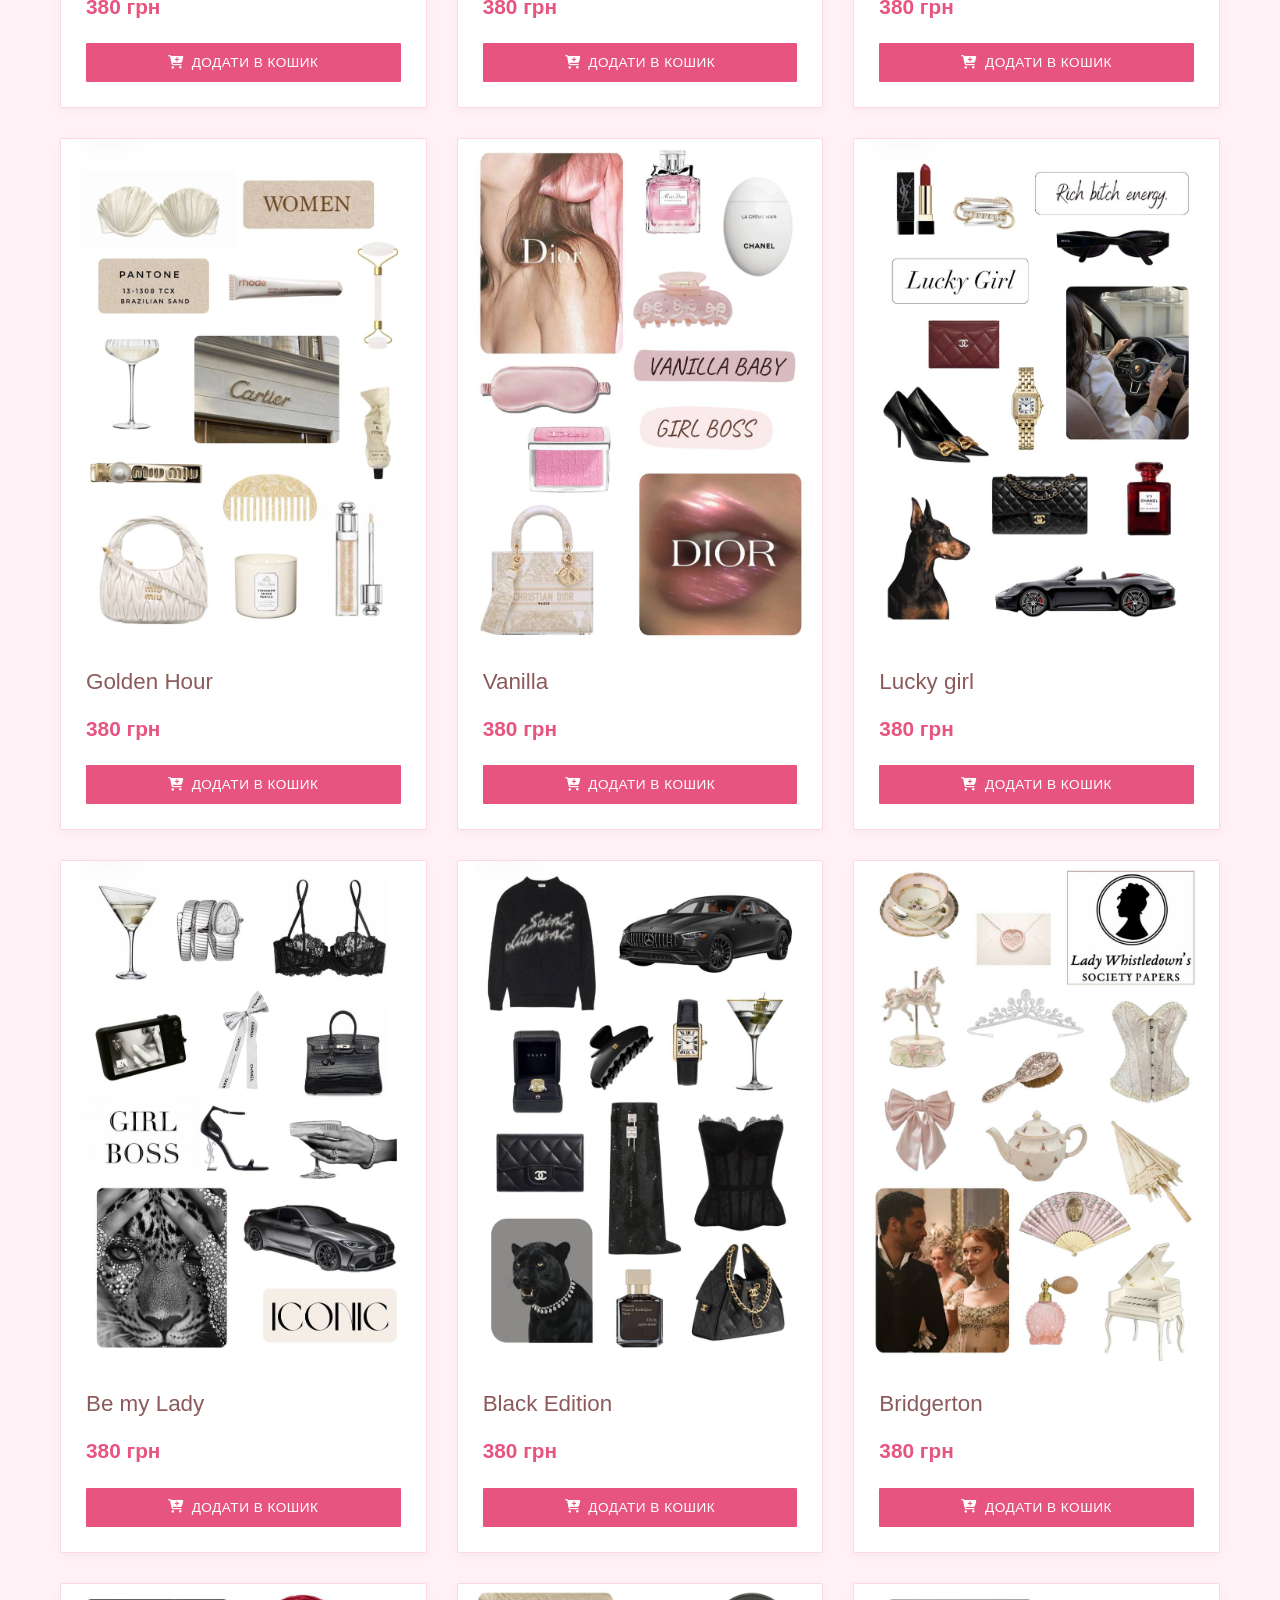
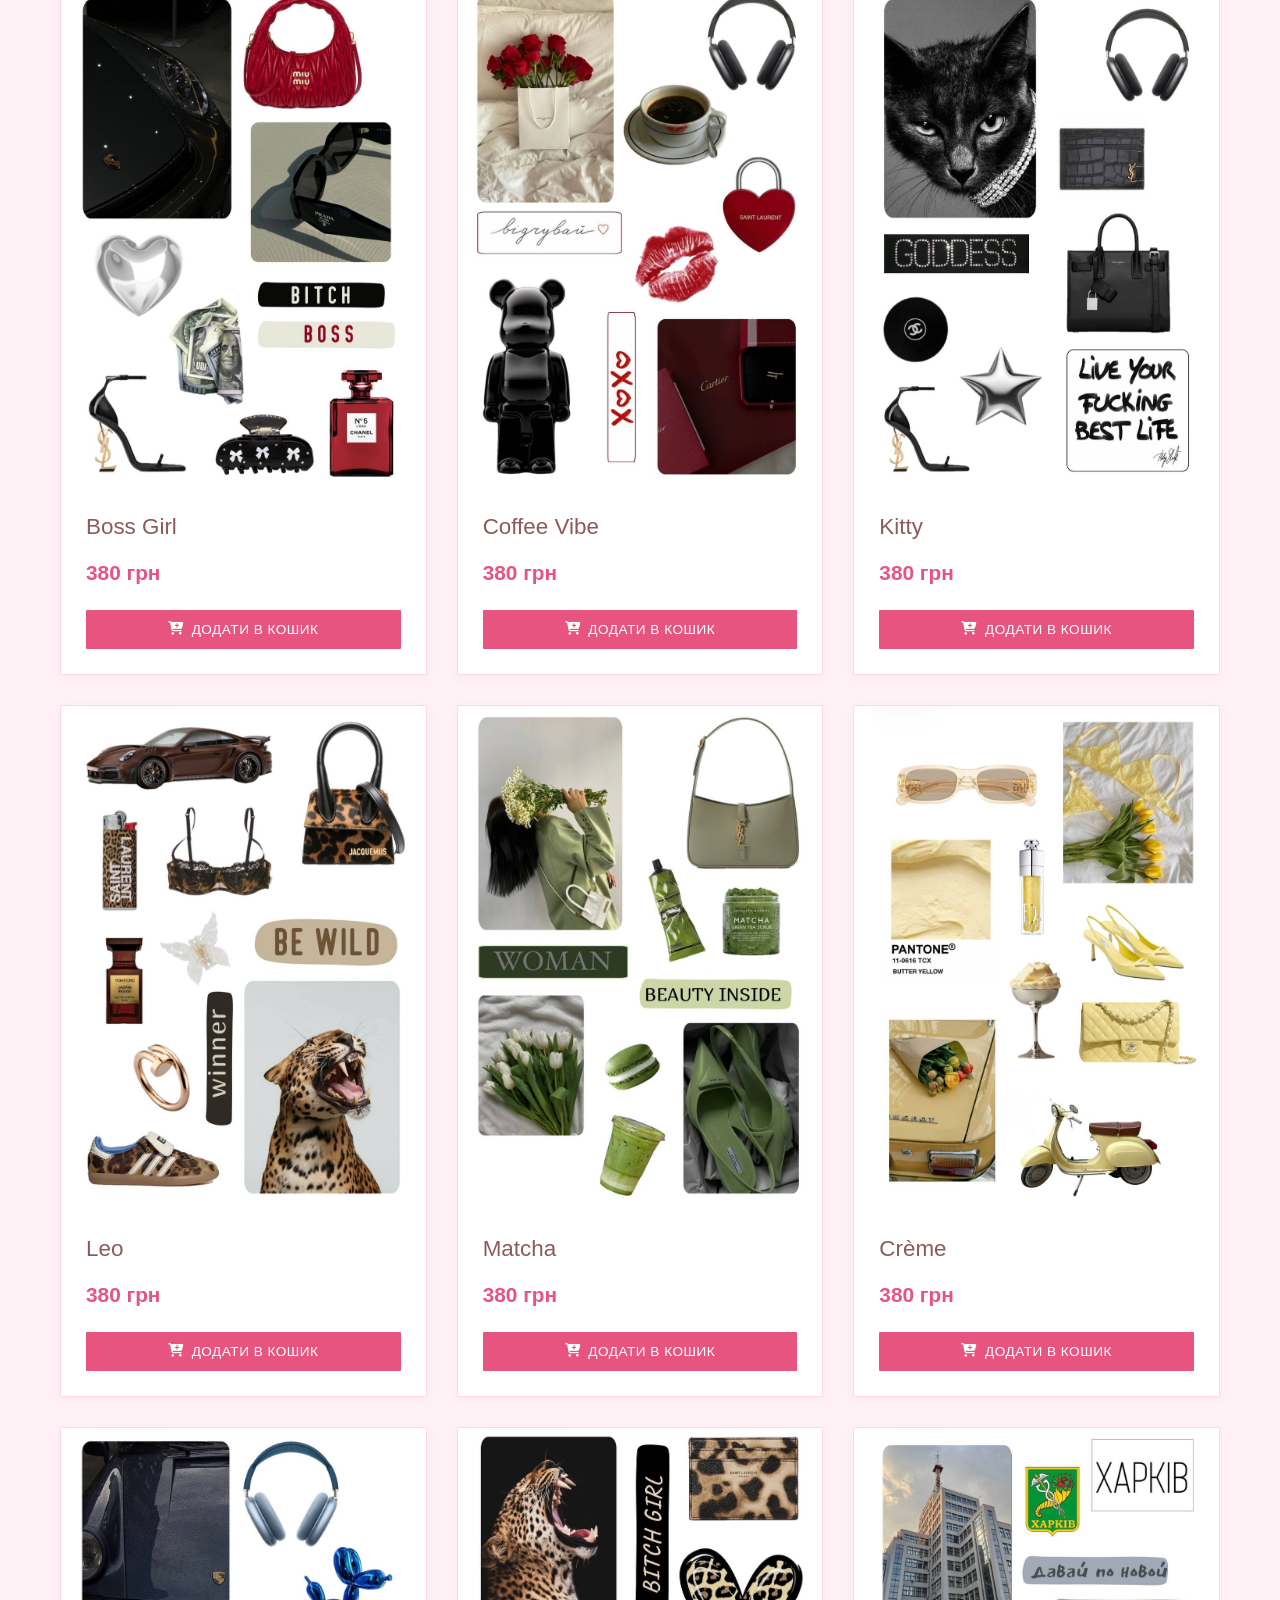
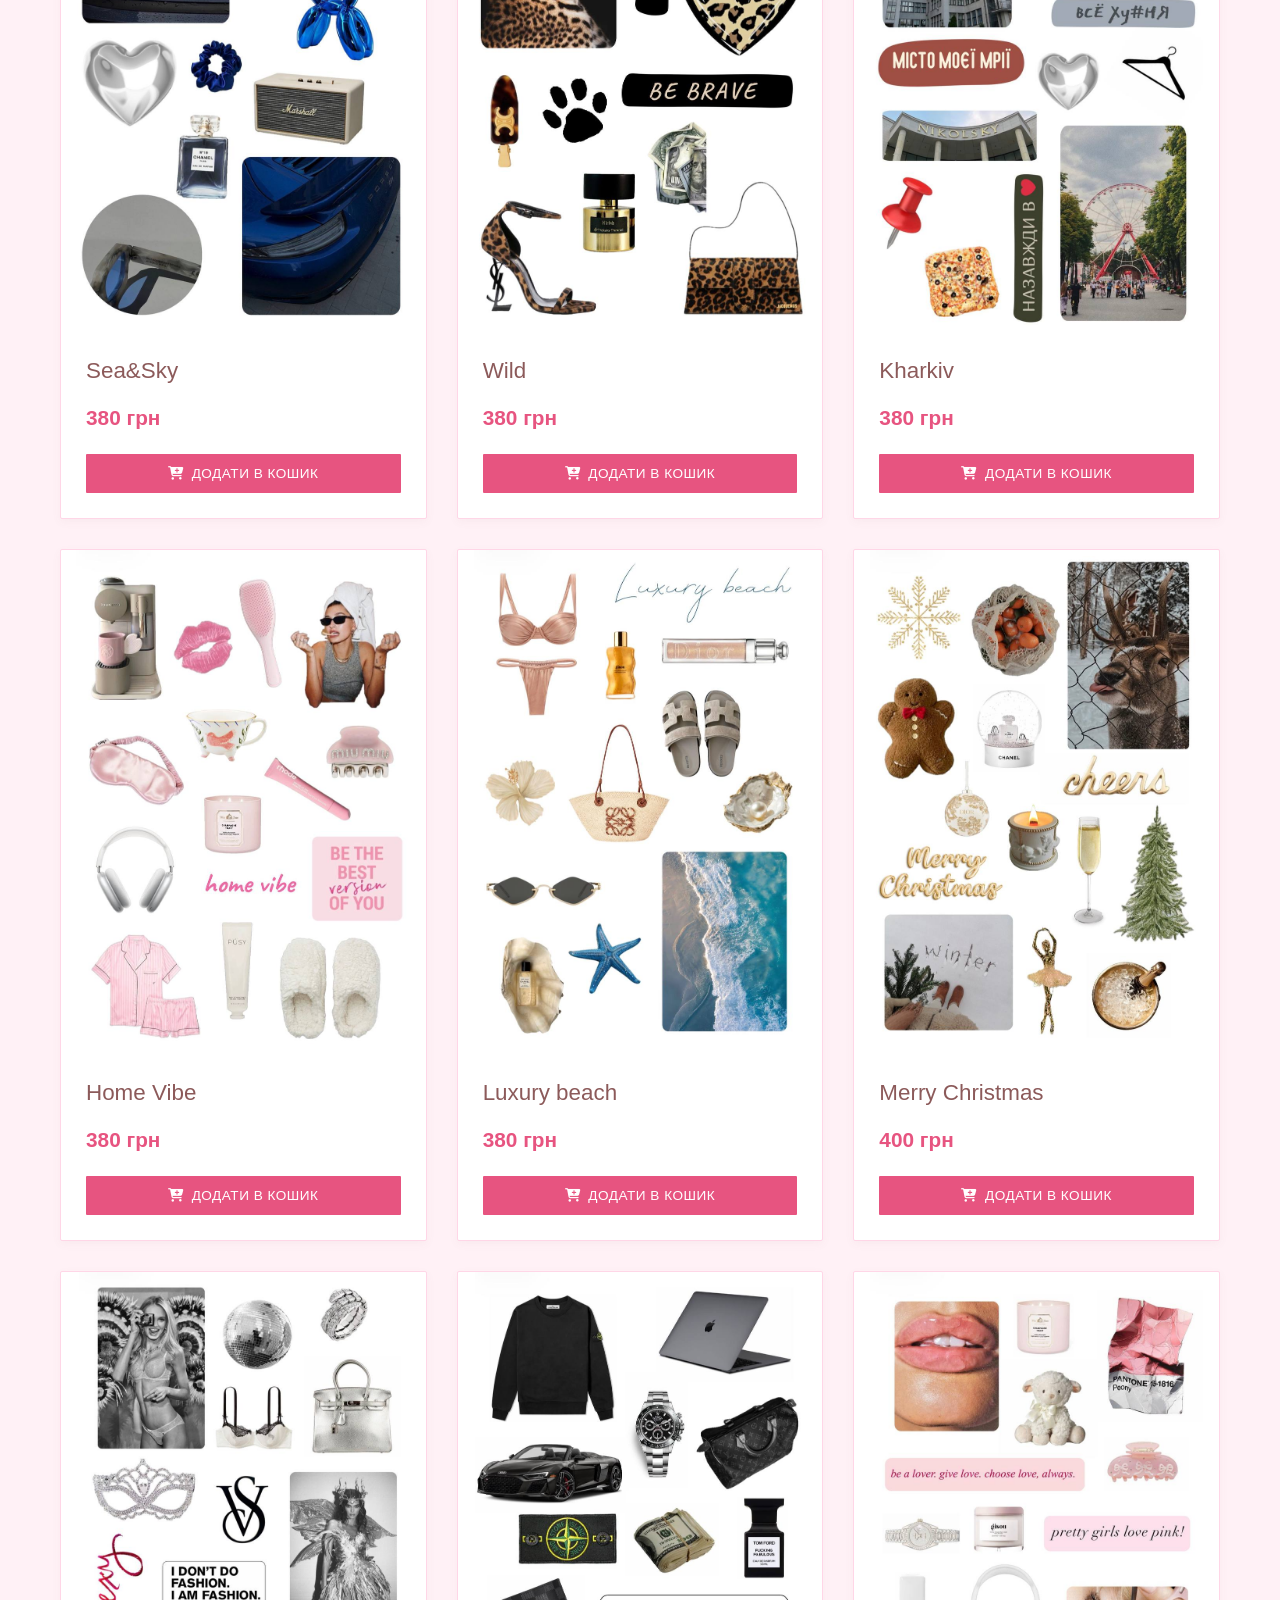
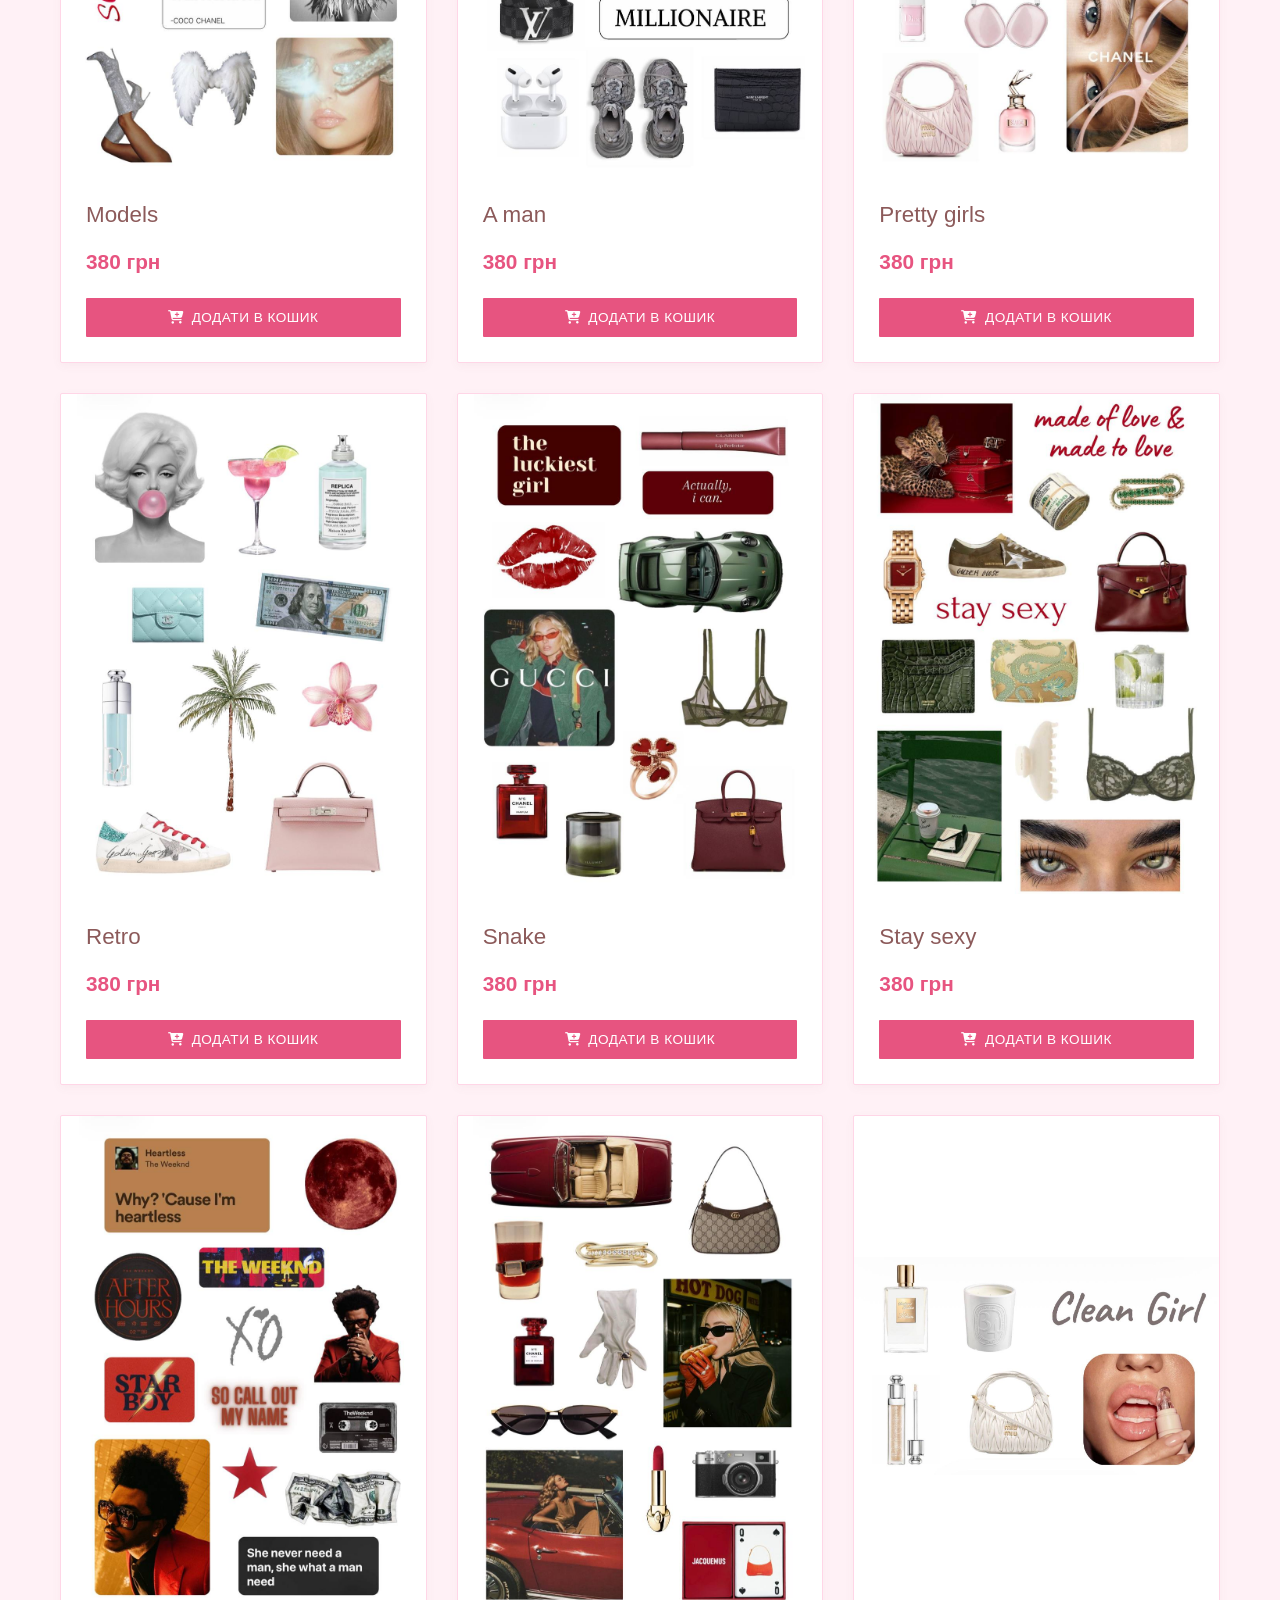
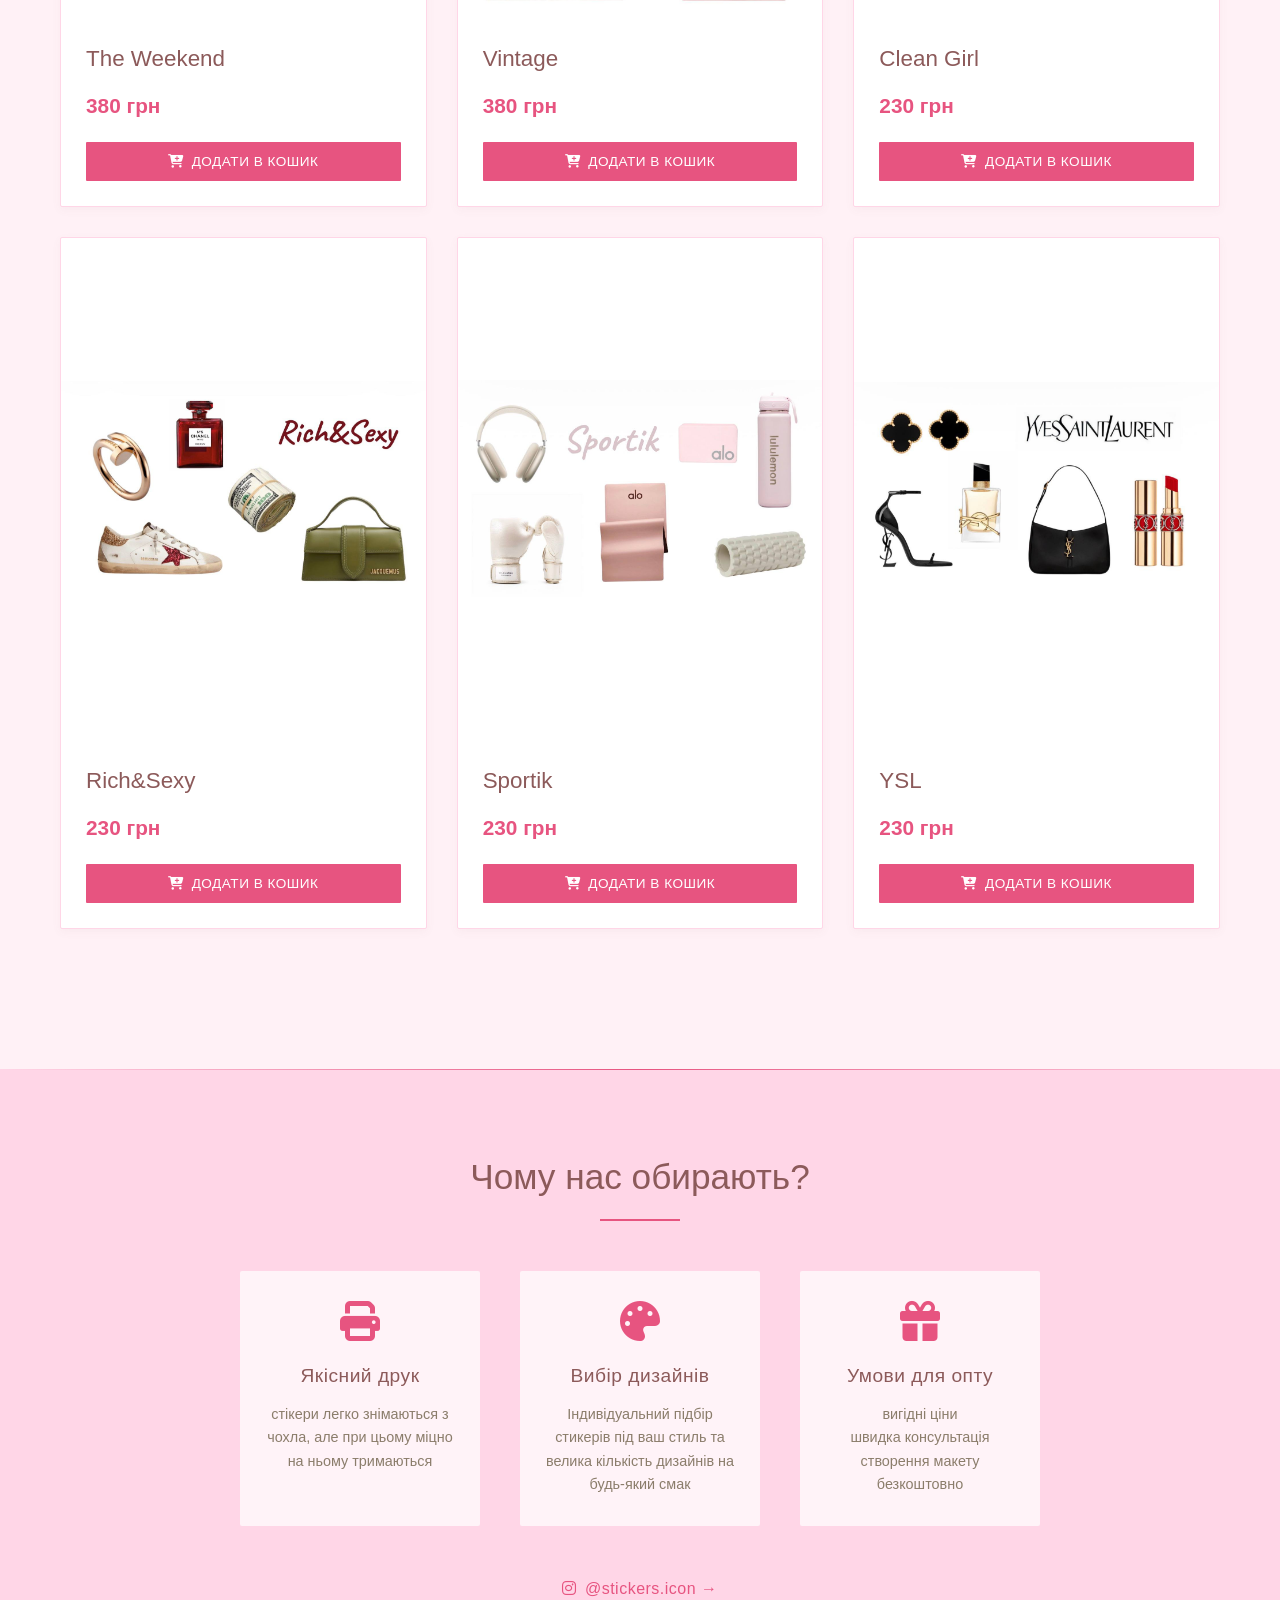
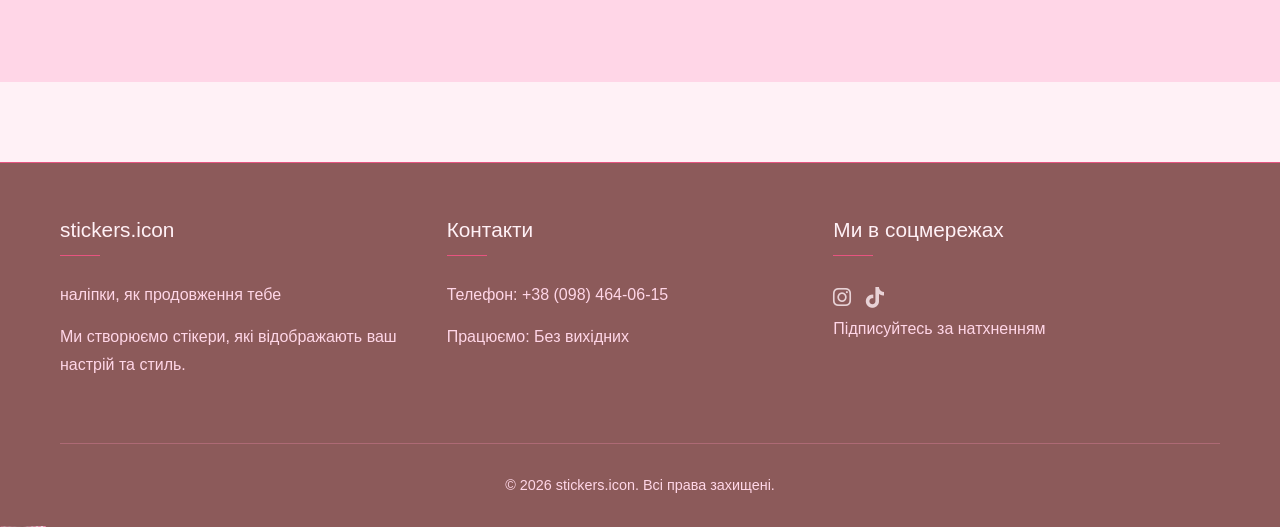
==== commit cb43c97c: "add price" ====
--- a/index.html
+++ b/index.html
@@ -898,7 +898,7 @@
           id: 28,
           name: "Merry Christmas",
           description: "10-15 стикерів • premium print",
-          price: 380,
+          price: 400,
           count: "10-15 стикерів",
           finish: "Wild",
           print: "premium print",
